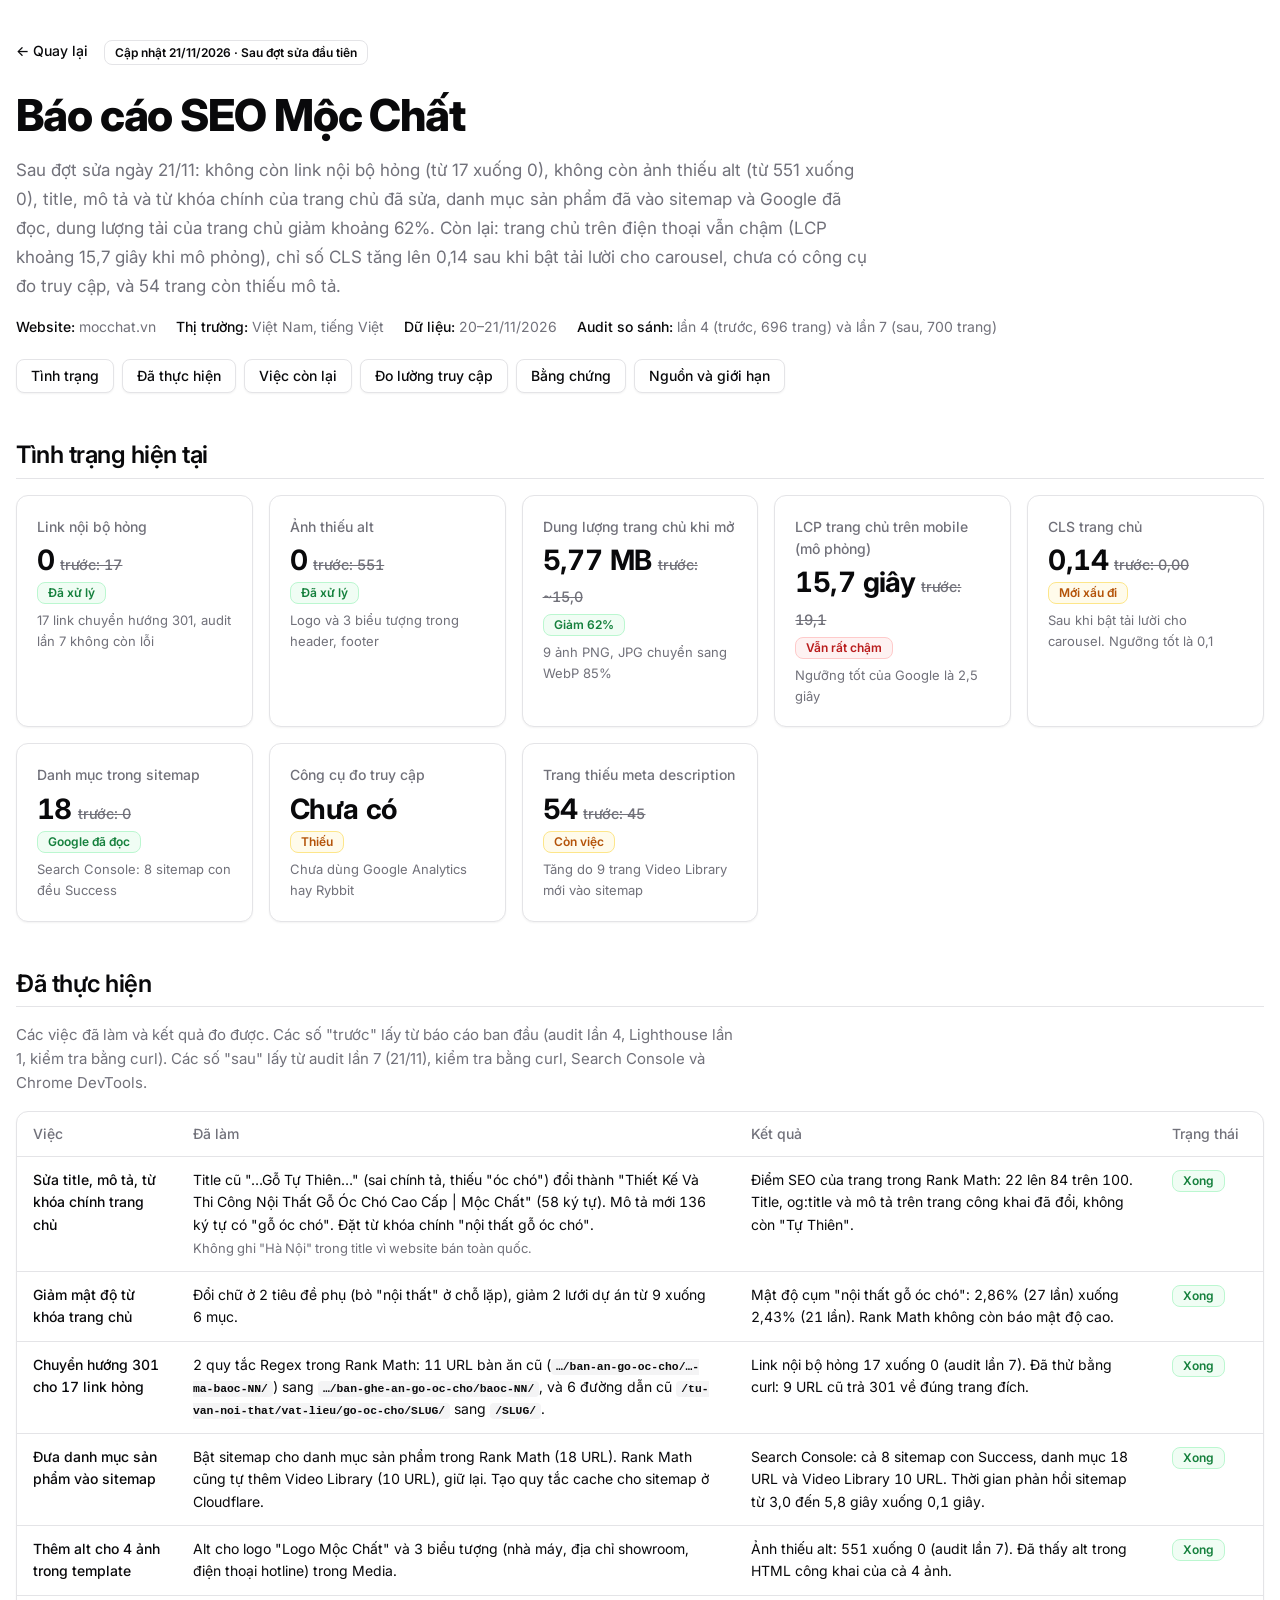
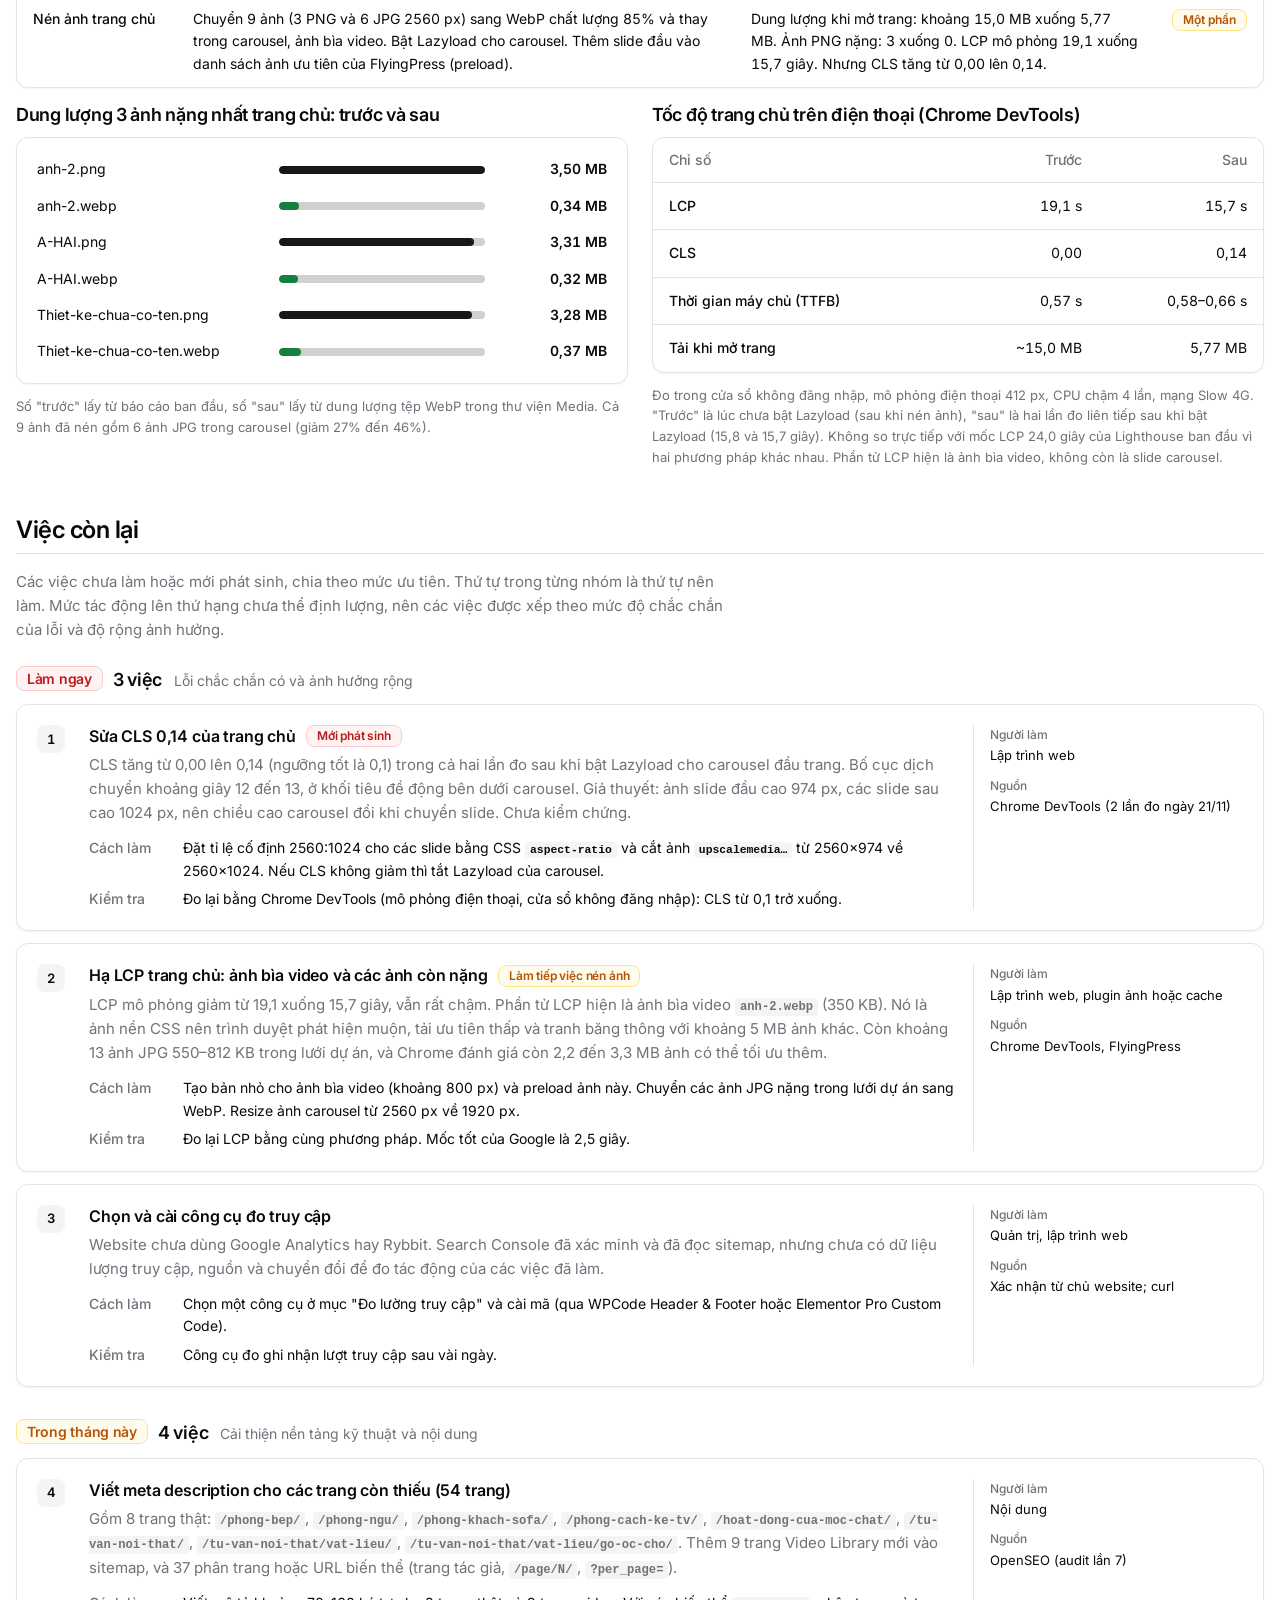
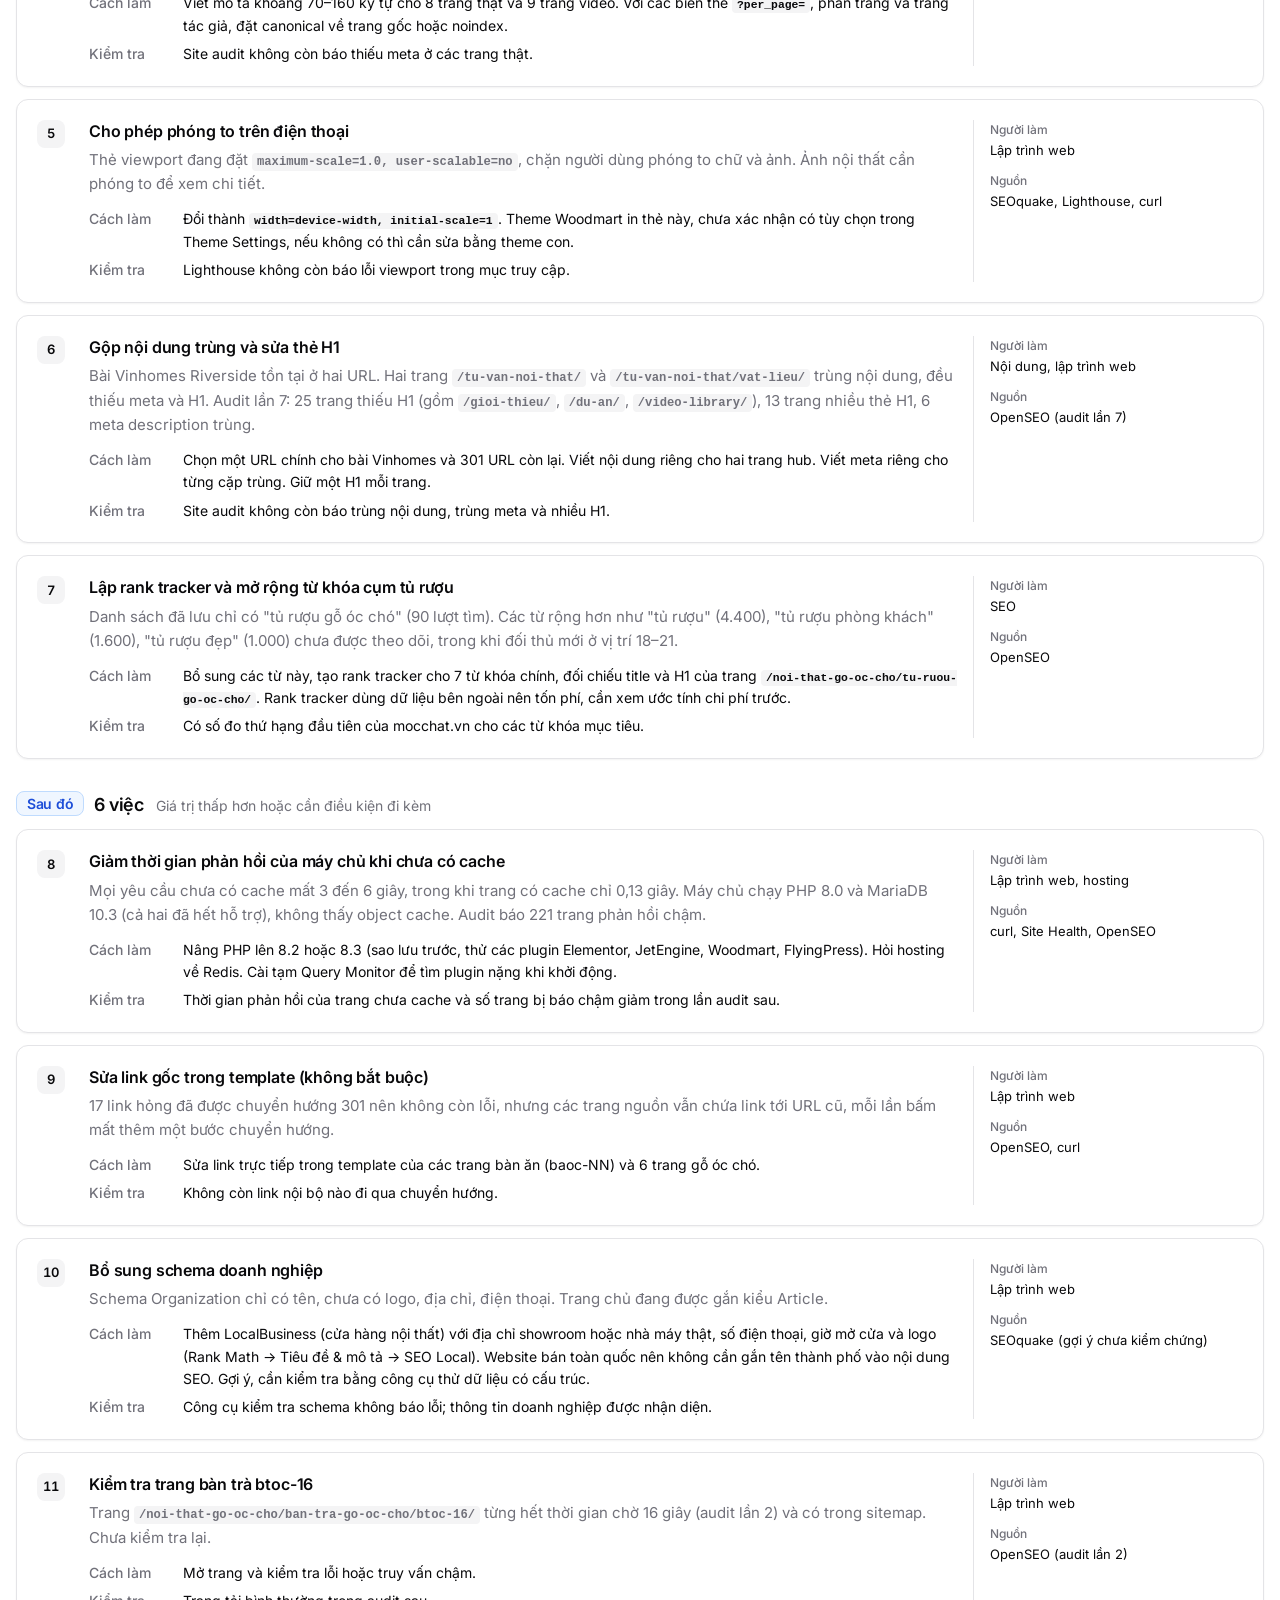
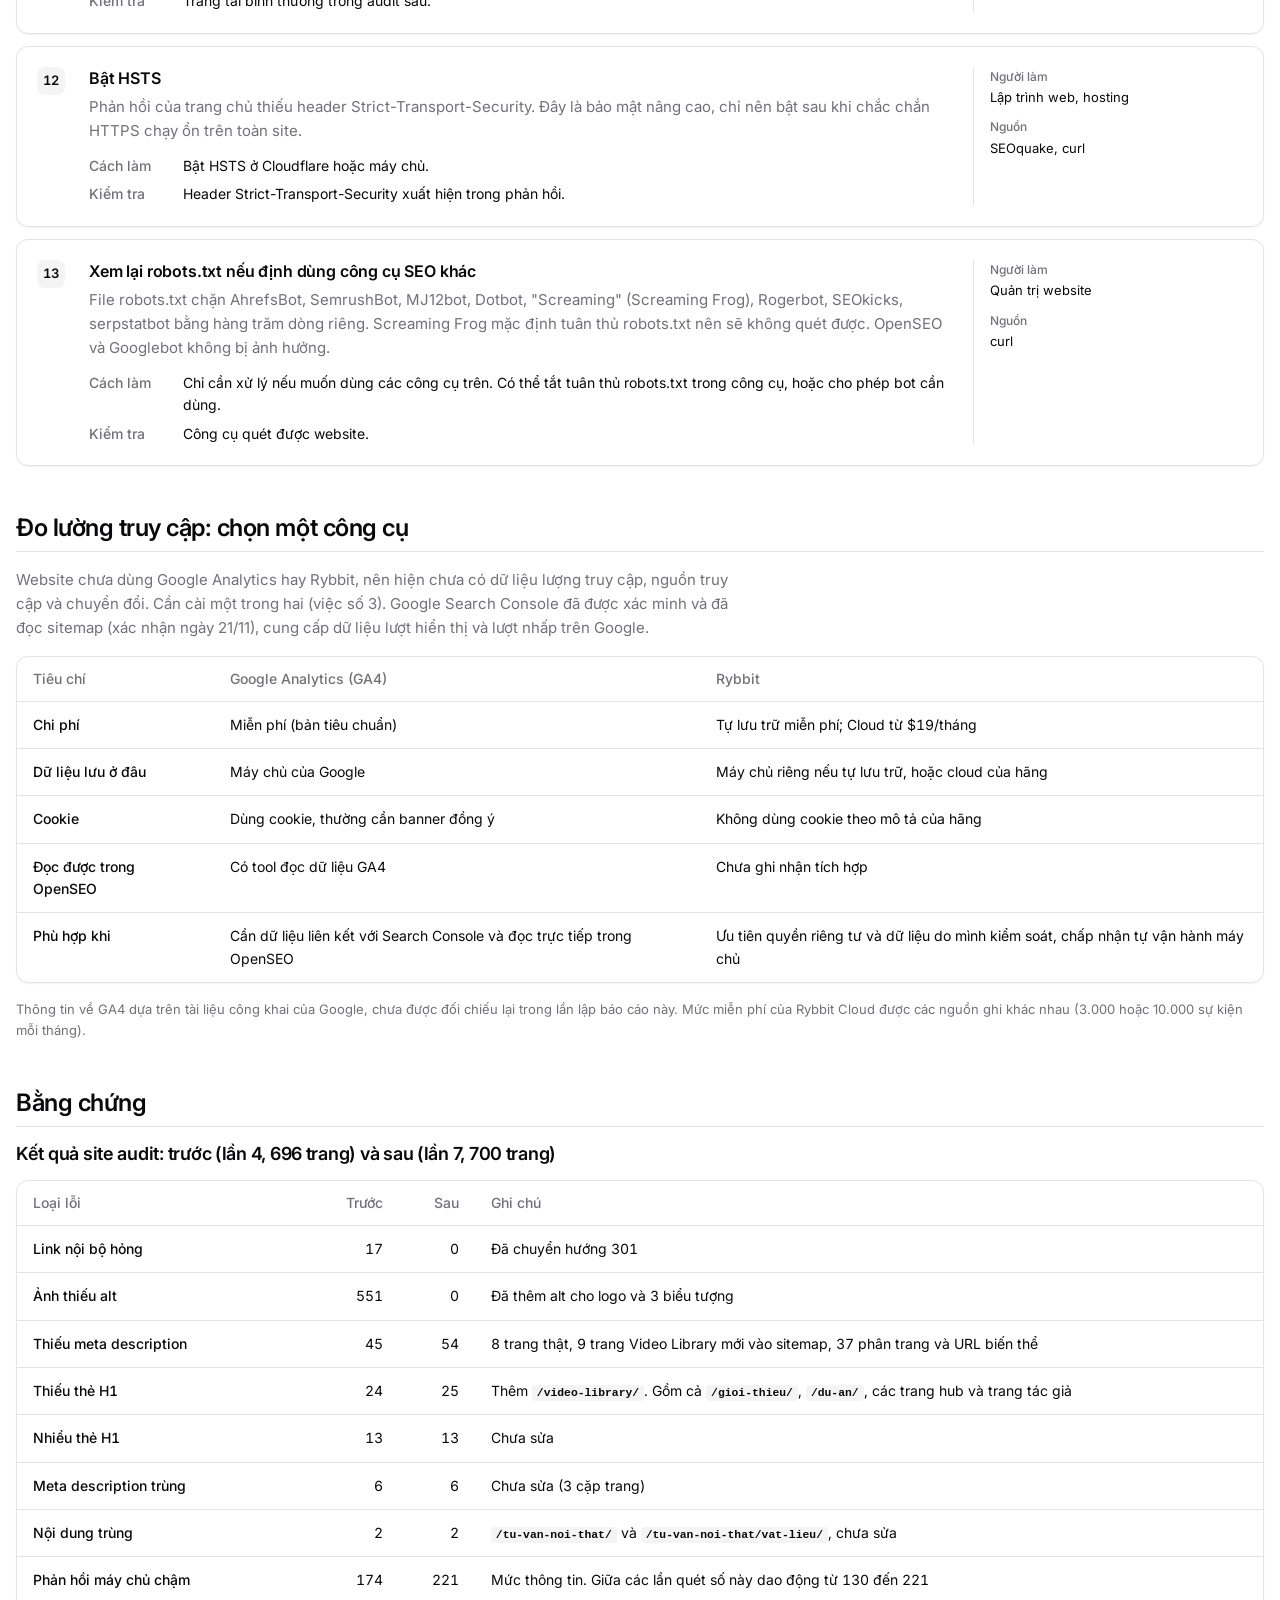
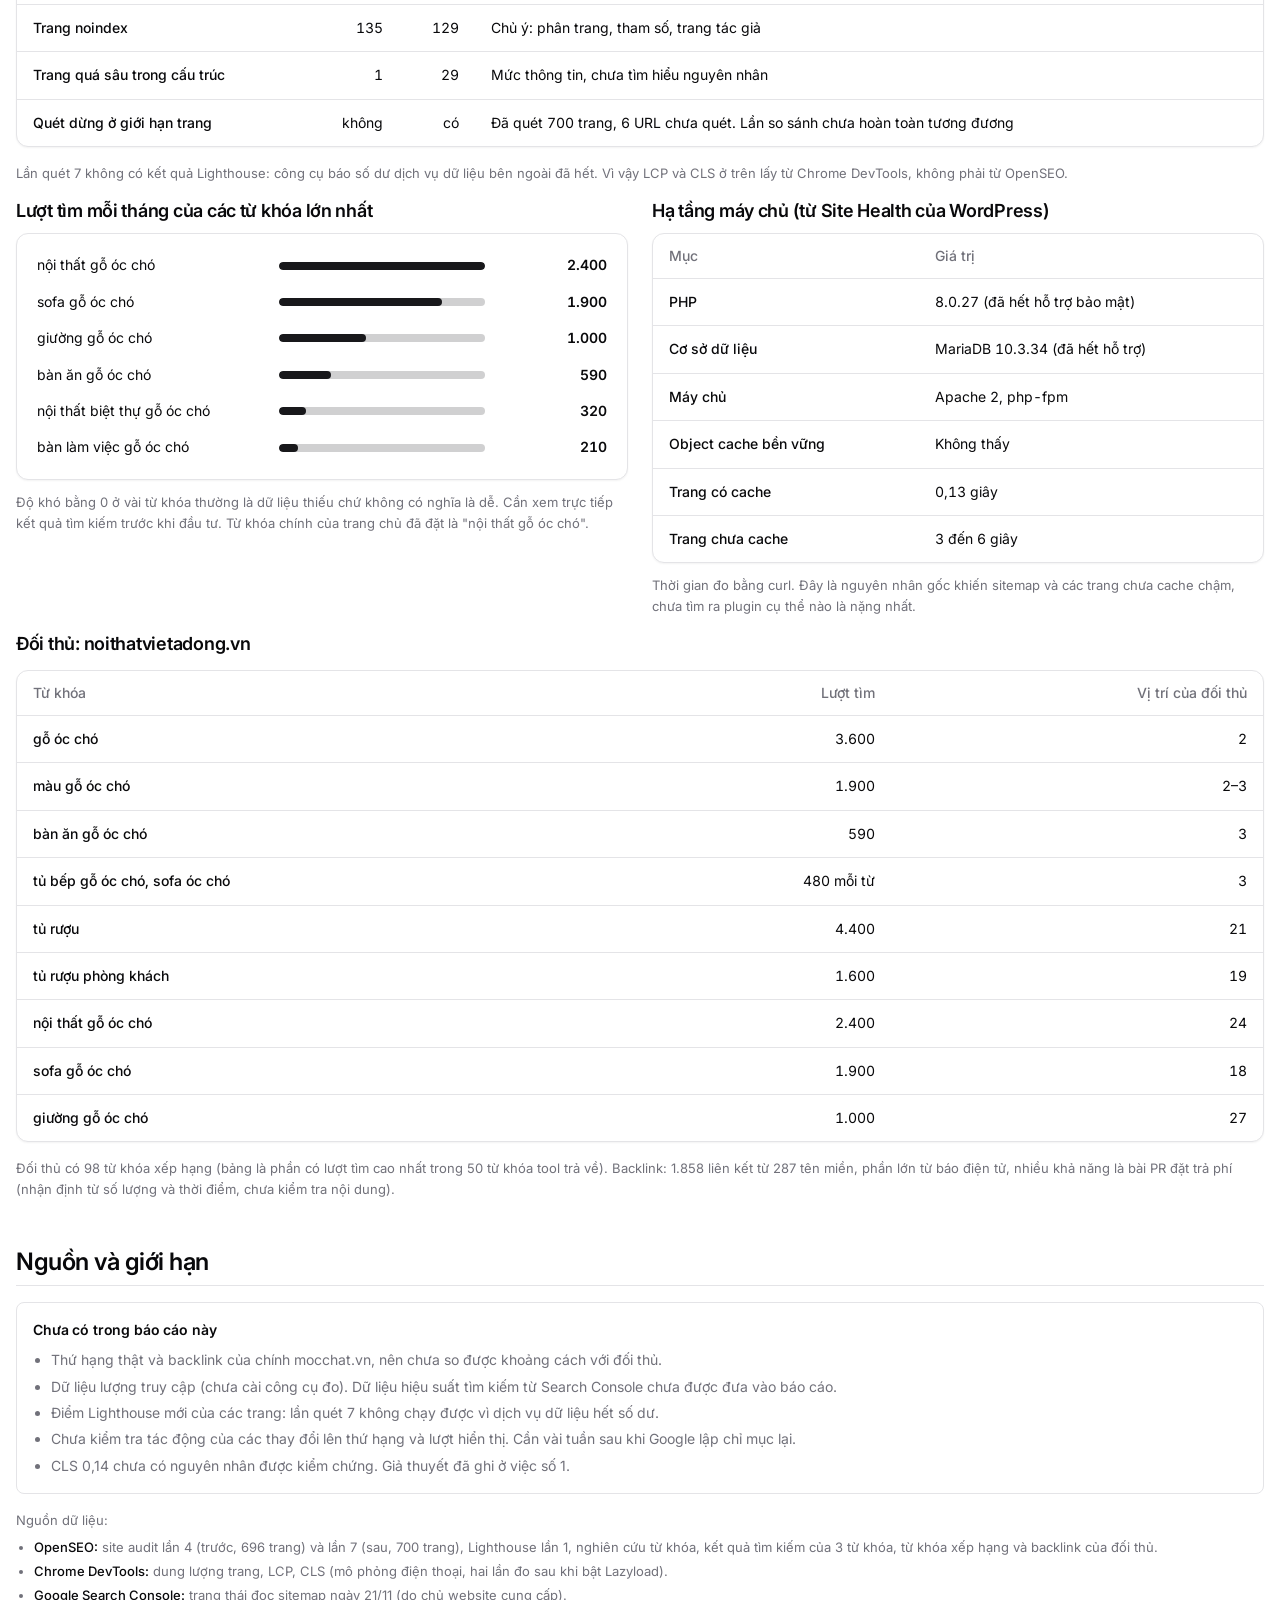
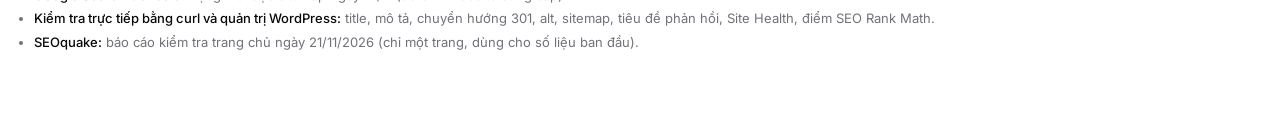
==== mocchat-seo-report.html @ 9d51716d "fix: UI/UX" ====
<!doctype html>
<html>
  <head>
    <meta charset="utf8" />
    <meta
      name="viewport"
      content="width=device-width,initial-scale=1,viewport-fit=cover"
    />
    <style>
      :root {
        color-scheme: light;
        box-sizing: border-box;
        padding-top: env(safe-area-inset-top, 0px);
        padding-bottom: env(safe-area-inset-bottom, 0px);
      }
      html {
        scroll-padding-top: env(safe-area-inset-top, 0px);
      }
      body {
        margin: 0;
        padding: 0;
        font:
          14px -apple-system,
          BlinkMacSystemFont,
          sans-serif;
        background: #fff;
        color: #000;
      }
      img {
        max-width: 100%;
      }
      [hidden]:not([hidden="until-found" i]) {
        display: none !important;
      }
    </style>
  </head>
  <body>
    <title>Báo cáo SEO Mộc Chất</title>
    <meta name="claude:viewport-fit-sides" content="cover" />
    <link
      rel="stylesheet"
      href="https://fonts.googleapis.com/css2?family=Inter:wght@400;500;600;700;800&display=swap"
    />
    <style>
      /* Bố cục: phong cách shadcn/ui. Đầu trang tóm tắt tình trạng sau đợt sửa, kế đến phần đã thực hiện (trước và sau), rồi kế hoạch việc còn lại theo ba mức ưu tiên, bằng chứng và giới hạn đặt sau. */
      :root {
        --background: #ffffff;
        --foreground: #09090b;
        --card: #ffffff;
        --muted: #f4f4f5;
        --muted-foreground: #71717a;
        --border: #e4e4e7;
        --primary: #18181b;
        --primary-foreground: #fafafa;
        --accent: #f4f4f5;
        --ring: #a1a1aa;
        --success: #15803d;
        --success-bg: #f0fdf4;
        --success-bd: #bbf7d0;
        --warning: #b45309;
        --warning-bg: #fffbeb;
        --warning-bd: #fde68a;
        --danger: #b91c1c;
        --danger-bg: #fef2f2;
        --danger-bd: #fecaca;
        --info: #1d4ed8;
        --info-bg: #eff6ff;
        --info-bd: #bfdbfe;
        --shadow: 0 1px 2px 0 rgb(0 0 0 / 0.05);
        --radius: 0.5rem;
        --font:
          "Inter", ui-sans-serif, system-ui, -apple-system, "Segoe UI", Roboto,
          sans-serif;
        --mono: ui-monospace, SFMono-Regular, Menlo, Consolas, monospace;
      }
      @media (prefers-color-scheme: dark) {
        :root:not([data-theme="light"]) {
          --background: #09090b;
          --foreground: #fafafa;
          --card: #09090b;
          --muted: #27272a;
          --muted-foreground: #a1a1aa;
          --border: #27272a;
          --primary: #fafafa;
          --primary-foreground: #18181b;
          --accent: #27272a;
          --ring: #d4d4d8;
          --success: #4ade80;
          --success-bg: rgb(34 197 94 / 0.1);
          --success-bd: rgb(34 197 94 / 0.3);
          --warning: #fbbf24;
          --warning-bg: rgb(245 158 11 / 0.1);
          --warning-bd: rgb(245 158 11 / 0.3);
          --danger: #f87171;
          --danger-bg: rgb(239 68 68 / 0.1);
          --danger-bd: rgb(239 68 68 / 0.3);
          --info: #60a5fa;
          --info-bg: rgb(59 130 246 / 0.1);
          --info-bd: rgb(59 130 246 / 0.3);
          --shadow: none;
          color-scheme: dark;
        }
      }
      :root[data-theme="dark"] {
        --background: #09090b;
        --foreground: #fafafa;
        --card: #09090b;
        --muted: #27272a;
        --muted-foreground: #a1a1aa;
        --border: #27272a;
        --primary: #fafafa;
        --primary-foreground: #18181b;
        --accent: #27272a;
        --ring: #d4d4d8;
        --success: #4ade80;
        --success-bg: rgb(34 197 94 / 0.1);
        --success-bd: rgb(34 197 94 / 0.3);
        --warning: #fbbf24;
        --warning-bg: rgb(245 158 11 / 0.1);
        --warning-bd: rgb(245 158 11 / 0.3);
        --danger: #f87171;
        --danger-bg: rgb(239 68 68 / 0.1);
        --danger-bd: rgb(239 68 68 / 0.3);
        --info: #60a5fa;
        --info-bg: rgb(59 130 246 / 0.1);
        --info-bd: rgb(59 130 246 / 0.3);
        --shadow: none;
        color-scheme: dark;
      }
      * {
        box-sizing: border-box;
      }
      body {
        background: var(--background);
        color: var(--foreground);
        font-family: var(--font);
        font-size: 15px;
        line-height: 1.6;
        -webkit-font-smoothing: antialiased;
        padding-block: 40px 72px;
        padding-left: max(16px, env(safe-area-inset-left, 0px));
        padding-right: max(16px, env(safe-area-inset-right, 0px));
      }
      .wrap {
        max-width: 1400px;
        width: 100%;
        margin: 0 auto;
        display: flex;
        flex-direction: column;
        gap: 48px;
      }
      h1,
      h2,
      h3 {
        text-wrap: balance;
        line-height: 1.2;
        margin: 0;
      }
      h1 {
        font-size: clamp(2rem, 4.4vw, 2.75rem);
        font-weight: 800;
        letter-spacing: -0.025em;
      }
      h2 {
        font-size: 1.5rem;
        font-weight: 600;
        letter-spacing: -0.02em;
        padding-bottom: 8px;
        border-bottom: 1px solid var(--border);
      }
      h3 {
        font-size: 1.125rem;
        font-weight: 600;
        letter-spacing: -0.015em;
      }
      p {
        margin: 0;
      }
      a {
        color: var(--foreground);
        text-underline-offset: 4px;
        text-decoration-color: var(--muted-foreground);
      }
      a:hover {
        text-decoration-color: var(--foreground);
      }
      section {
        display: flex;
        flex-direction: column;
        gap: 16px;
        min-width: 0;
        scroll-margin-top: 16px;
      }
      .lede {
        color: var(--muted-foreground);
        font-size: 1.0625rem;
        line-height: 1.7;
        max-width: 78ch;
        margin-top: 14px;
      }
      .sub {
        color: var(--muted-foreground);
        max-width: 80ch;
      }
      .meta {
        display: flex;
        flex-wrap: wrap;
        gap: 6px 20px;
        margin-top: 16px;
        font-size: 0.875rem;
        color: var(--muted-foreground);
      }
      .meta b {
        color: var(--foreground);
        font-weight: 500;
      }

      .eyebrow {
        display: inline-flex;
        align-items: center;
        padding: 2px 10px;
        border: 1px solid var(--border);
        border-radius: var(--radius);
        font-size: 0.75rem;
        font-weight: 600;
        color: var(--foreground);
      }

      .jump {
        display: flex;
        flex-wrap: wrap;
        gap: 8px;
        margin-top: 20px;
      }
      .jump a {
        display: inline-flex;
        align-items: center;
        height: 34px;
        padding: 0 14px;
        text-decoration: none;
        font-size: 0.875rem;
        font-weight: 500;
        color: var(--foreground);
        border: 1px solid var(--border);
        background: var(--background);
        border-radius: var(--radius);
        box-shadow: var(--shadow);
        transition: background-color 0.15s;
      }
      .jump a:hover {
        background: var(--accent);
      }

      /* Tình trạng: mỗi chỉ số là một thẻ */
      .snap {
        display: grid;
        grid-template-columns: repeat(auto-fit, minmax(210px, 1fr));
        gap: 16px;
      }
      .snap > div {
        padding: 20px;
        min-width: 0;
        display: flex;
        flex-direction: column;
        gap: 6px;
        border: 1px solid var(--border);
        border-radius: 12px;
        background: var(--card);
        box-shadow: var(--shadow);
      }
      .snap .k {
        font-size: 0.875rem;
        font-weight: 500;
        color: var(--muted-foreground);
      }
      .snap .v {
        font-size: 1.75rem;
        font-weight: 700;
        letter-spacing: -0.02em;
        line-height: 1.15;
        font-variant-numeric: tabular-nums;
      }
      .snap .v s {
        font-size: 0.9rem;
        font-weight: 500;
        color: var(--muted-foreground);
        letter-spacing: 0;
        margin-left: 6px;
      }
      .snap .n {
        font-size: 0.8125rem;
        color: var(--muted-foreground);
      }
      .snap .st {
        align-self: flex-start;
      }
      .st {
        display: inline-flex;
        align-items: center;
        padding: 1px 10px;
        border: 1px solid transparent;
        border-radius: var(--radius);
        font-size: 0.75rem;
        font-weight: 600;
        line-height: 1.5;
        white-space: nowrap;
      }
      .st.crit {
        color: var(--danger);
        background: var(--danger-bg);
        border-color: var(--danger-bd);
      }
      .st.warn {
        color: var(--warning);
        background: var(--warning-bg);
        border-color: var(--warning-bd);
      }
      .st.ok {
        color: var(--success);
        background: var(--success-bg);
        border-color: var(--success-bd);
      }
      .st.info {
        color: var(--info);
        background: var(--info-bg);
        border-color: var(--info-bd);
      }

      /* Việc cần làm */
      .grp {
        display: flex;
        flex-direction: column;
        gap: 12px;
      }
      .grp-h {
        display: flex;
        flex-wrap: wrap;
        align-items: baseline;
        gap: 4px 12px;
        padding-top: 8px;
      }
      .grp-h h3 {
        font-size: 1.125rem;
      }
      .grp-h span {
        color: var(--muted-foreground);
        font-size: 0.875rem;
      }
      .pri {
        display: inline-flex;
        align-items: center;
        margin-right: 10px;
        padding: 1px 10px;
        border: 1px solid transparent;
        border-radius: var(--radius);
        font-size: 0.75rem;
        font-weight: 600;
        line-height: 1.5;
        vertical-align: 2px;
      }
      .pri.now {
        color: var(--danger);
        background: var(--danger-bg);
        border-color: var(--danger-bd);
      }
      .pri.month {
        color: var(--warning);
        background: var(--warning-bg);
        border-color: var(--warning-bd);
      }
      .pri.later {
        color: var(--info);
        background: var(--info-bg);
        border-color: var(--info-bd);
      }
      .task {
        display: grid;
        grid-template-columns: 36px minmax(0, 1fr) minmax(0, 270px);
        gap: 8px 16px;
        border: 1px solid var(--border);
        border-radius: 12px;
        background: var(--card);
        box-shadow: var(--shadow);
        padding: 20px;
      }
      .task .no {
        width: 28px;
        height: 28px;
        border-radius: var(--radius);
        background: var(--muted);
        color: var(--foreground);
        font-weight: 600;
        font-size: 0.8125rem;
        display: flex;
        align-items: center;
        justify-content: center;
        font-variant-numeric: tabular-nums;
      }
      .task h4 {
        margin: 0 0 6px;
        font-size: 1rem;
        font-weight: 600;
        letter-spacing: -0.01em;
        line-height: 1.4;
        display: flex;
        flex-wrap: wrap;
        align-items: center;
        gap: 6px 10px;
      }
      .task .why {
        color: var(--muted-foreground);
      }
      .task dl {
        margin: 12px 0 0;
        display: grid;
        grid-template-columns: 82px minmax(0, 1fr);
        gap: 6px 12px;
        font-size: 0.875rem;
      }
      .task dt {
        color: var(--muted-foreground);
        font-weight: 500;
      }
      .task dd {
        margin: 0;
        min-width: 0;
      }
      .task .side {
        display: flex;
        flex-direction: column;
        gap: 10px;
        font-size: 0.8125rem;
        min-width: 0;
        border-left: 1px solid var(--border);
        padding-left: 16px;
      }
      .task .side b {
        display: block;
        font-size: 0.75rem;
        color: var(--muted-foreground);
        font-weight: 500;
        margin-bottom: 1px;
      }
      code {
        font-family: var(--mono);
        font-size: 0.8125em;
        font-weight: 600;
        background: var(--muted);
        padding: 2px 5px;
        border-radius: 4px;
        overflow-wrap: anywhere;
      }
      @media (max-width: 860px) {
        .task {
          grid-template-columns: 36px minmax(0, 1fr);
        }
        .task .side {
          grid-column: 1 / -1;
          border-left: 0;
          padding-left: 0;
          border-top: 1px solid var(--border);
          padding-top: 12px;
          flex-direction: row;
          flex-wrap: wrap;
          gap: 8px 24px;
        }
      }
      @media (max-width: 520px) {
        .task dl {
          grid-template-columns: 1fr;
          gap: 0;
        }
        .task dt {
          margin-top: 8px;
        }
      }

      /* Bảng và thanh tiến độ */
      .tablebox {
        border: 1px solid var(--border);
        border-radius: 12px;
        background: var(--card);
        box-shadow: var(--shadow);
        overflow-x: auto;
      }
      table {
        border-collapse: collapse;
        width: 100%;
        font-size: 0.875rem;
        font-variant-numeric: tabular-nums;
        min-width: 520px;
      }
      th,
      td {
        padding: 12px 16px;
        text-align: left;
        vertical-align: top;
        border-bottom: 1px solid var(--border);
      }
      thead th {
        height: 44px;
        padding-block: 0;
        vertical-align: middle;
        font-weight: 500;
        color: var(--muted-foreground);
        white-space: nowrap;
      }
      tbody tr {
        transition: background-color 0.15s;
      }
      tbody tr:hover {
        background: color-mix(in srgb, var(--muted) 50%, transparent);
      }
      tbody tr:last-child td,
      tbody tr:last-child th {
        border-bottom: 0;
      }
      td.n,
      th.n {
        text-align: right;
        white-space: nowrap;
      }
      tbody th {
        font-weight: 500;
      }
      td small {
        display: block;
        color: var(--muted-foreground);
        font-size: 0.8125rem;
        margin-top: 2px;
      }
      .bars {
        display: flex;
        flex-direction: column;
        gap: 14px;
        padding: 20px;
        border: 1px solid var(--border);
        border-radius: 12px;
        background: var(--card);
        box-shadow: var(--shadow);
      }
      .bar {
        display: grid;
        grid-template-columns: minmax(0, 230px) minmax(0, 1fr) 110px;
        gap: 12px;
        align-items: center;
        font-size: 0.875rem;
      }
      .bar .track {
        background: color-mix(in srgb, var(--primary) 20%, transparent);
        border-radius: 999px;
        height: 8px;
        overflow: hidden;
      }
      .bar .fill {
        height: 100%;
        background: var(--primary);
        border-radius: 999px;
        min-width: 4px;
      }
      .bar .fill.after {
        background: var(--success);
      }
      .bar .val {
        text-align: right;
        font-weight: 600;
        font-variant-numeric: tabular-nums;
      }
      @media (max-width: 560px) {
        .bar {
          grid-template-columns: 1fr;
          gap: 6px;
        }
        .bar .val {
          text-align: left;
        }
      }
      .two {
        display: grid;
        grid-template-columns: repeat(auto-fit, minmax(340px, 1fr));
        gap: 24px;
      }
      .two > div {
        min-width: 0;
        display: flex;
        flex-direction: column;
        gap: 12px;
      }

      /* Alert */
      .note {
        border: 1px solid var(--border);
        background: var(--card);
        padding: 16px;
        border-radius: var(--radius);
        font-size: 0.875rem;
      }
      .note strong {
        font-weight: 600;
        letter-spacing: -0.01em;
      }
      .note ul {
        margin: 8px 0 0;
        padding-left: 1.1rem;
        display: flex;
        flex-direction: column;
        gap: 4px;
        color: var(--muted-foreground);
      }
      .src {
        font-size: 0.8125rem;
        color: var(--muted-foreground);
      }
      .src ul {
        margin: 6px 0 0;
        padding-left: 1.1rem;
        display: flex;
        flex-direction: column;
        gap: 3px;
      }
      .src b {
        color: var(--foreground);
        font-weight: 500;
      }
      :focus-visible {
        outline: 2px solid var(--ring);
        outline-offset: 2px;
        border-radius: 4px;
      }
      .btn {
        margin-top: auto;
        align-self: flex-start;
        display: inline-flex;
        align-items: center;
        display: inline-block;
        height: 36px;
        padding: 0 16px;
        border-radius: var(--radius);
        background: var(--primary);
        color: var(--primary-foreground);
        font-size: 0.875rem;
        font-weight: 500;
        margin-bottom: 24px;
        padding: 8px 16px;
        background: var(--accent);
        color: var(--foreground);
        border-radius: 6px;
        text-decoration: none;
      }
    </style>

    <div class="wrap">
      <header>
        <div
          style="
            display: flex;
            align-items: center;
            gap: 16px;
            margin-bottom: 24px;
          "
        >
          <a
            class="btn"
            href="index.html"
            style="
              background: none;
              color: var(--foreground);
              padding: 0;
              border: none;
              box-shadow: none;
              height: auto;
              margin: 0;
            "
            >← Quay lại</a
          >
          <div class="eyebrow">Cập nhật 21/11/2026 · Sau đợt sửa đầu tiên</div>
        </div>
        <h1>Báo cáo SEO Mộc Chất</h1>
        <p class="lede">
          Sau đợt sửa ngày 21/11: không còn link nội bộ hỏng (từ 17 xuống 0),
          không còn ảnh thiếu alt (từ 551 xuống 0), title, mô tả và từ khóa
          chính của trang chủ đã sửa, danh mục sản phẩm đã vào sitemap và Google
          đã đọc, dung lượng tải của trang chủ giảm khoảng 62%. Còn lại: trang
          chủ trên điện thoại vẫn chậm (LCP khoảng 15,7 giây khi mô phỏng), chỉ
          số CLS tăng lên 0,14 sau khi bật tải lười cho carousel, chưa có công
          cụ đo truy cập, và 54 trang còn thiếu mô tả.
        </p>
        <div class="meta">
          <span><b>Website:</b> mocchat.vn</span>
          <span><b>Thị trường:</b> Việt Nam, tiếng Việt</span>
          <span><b>Dữ liệu:</b> 20–21/11/2026</span>
          <span
            ><b>Audit so sánh:</b> lần 4 (trước, 696 trang) và lần 7 (sau, 700
            trang)</span
          >
        </div>
        <nav class="jump" aria-label="Đi tới">
          <a href="#tinh-trang">Tình trạng</a>
          <a href="#da-lam">Đã thực hiện</a>
          <a href="#viec-can-lam">Việc còn lại</a>
          <a href="#do-luong">Đo lường truy cập</a>
          <a href="#bang-chung">Bằng chứng</a>
          <a href="#gioi-han">Nguồn và giới hạn</a>
        </nav>
      </header>

      <section id="tinh-trang">
        <h2>Tình trạng hiện tại</h2>
        <div class="snap">
          <div>
            <span class="k">Link nội bộ hỏng</span
            ><span class="v">0<s>trước: 17</s></span
            ><span class="st ok">Đã xử lý</span
            ><span class="n"
              >17 link chuyển hướng 301, audit lần 7 không còn lỗi</span
            >
          </div>
          <div>
            <span class="k">Ảnh thiếu alt</span
            ><span class="v">0<s>trước: 551</s></span
            ><span class="st ok">Đã xử lý</span
            ><span class="n">Logo và 3 biểu tượng trong header, footer</span>
          </div>
          <div>
            <span class="k">Dung lượng trang chủ khi mở</span
            ><span class="v">5,77 MB<s>trước: ~15,0</s></span
            ><span class="st ok">Giảm 62%</span
            ><span class="n">9 ảnh PNG, JPG chuyển sang WebP 85%</span>
          </div>
          <div>
            <span class="k">LCP trang chủ trên mobile (mô phỏng)</span
            ><span class="v">15,7 giây<s>trước: 19,1</s></span
            ><span class="st crit">Vẫn rất chậm</span
            ><span class="n">Ngưỡng tốt của Google là 2,5 giây</span>
          </div>
          <div>
            <span class="k">CLS trang chủ</span
            ><span class="v">0,14<s>trước: 0,00</s></span
            ><span class="st warn">Mới xấu đi</span
            ><span class="n"
              >Sau khi bật tải lười cho carousel. Ngưỡng tốt là 0,1</span
            >
          </div>
          <div>
            <span class="k">Danh mục trong sitemap</span
            ><span class="v">18<s>trước: 0</s></span
            ><span class="st ok">Google đã đọc</span
            ><span class="n">Search Console: 8 sitemap con đều Success</span>
          </div>
          <div>
            <span class="k">Công cụ đo truy cập</span
            ><span class="v">Chưa có</span><span class="st warn">Thiếu</span
            ><span class="n">Chưa dùng Google Analytics hay Rybbit</span>
          </div>
          <div>
            <span class="k">Trang thiếu meta description</span
            ><span class="v">54<s>trước: 45</s></span
            ><span class="st warn">Còn việc</span
            ><span class="n"
              >Tăng do 9 trang Video Library mới vào sitemap</span
            >
          </div>
        </div>
      </section>

      <section id="da-lam">
        <h2>Đã thực hiện</h2>
        <p class="sub">
          Các việc đã làm và kết quả đo được. Các số "trước" lấy từ báo cáo ban
          đầu (audit lần 4, Lighthouse lần 1, kiểm tra bằng curl). Các số "sau"
          lấy từ audit lần 7 (21/11), kiểm tra bằng curl, Search Console và
          Chrome DevTools.
        </p>
        <div class="tablebox">
          <table style="min-width: 760px">
            <thead>
              <tr>
                <th>Việc</th>
                <th>Đã làm</th>
                <th>Kết quả</th>
                <th>Trạng thái</th>
              </tr>
            </thead>
            <tbody>
              <tr>
                <th scope="row">Sửa title, mô tả, từ khóa chính trang chủ</th>
                <td>
                  Title cũ "…Gỗ Tự Thiên…" (sai chính tả, thiếu "óc chó") đổi
                  thành "Thiết Kế Và Thi Công Nội Thất Gỗ Óc Chó Cao Cấp | Mộc
                  Chất" (58 ký tự). Mô tả mới 136 ký tự có "gỗ óc chó". Đặt từ
                  khóa chính "nội thất gỗ óc chó".<small
                    >Không ghi "Hà Nội" trong title vì website bán toàn
                    quốc.</small
                  >
                </td>
                <td>
                  Điểm SEO của trang trong Rank Math: 22 lên 84 trên 100. Title,
                  og:title và mô tả trên trang công khai đã đổi, không còn "Tự
                  Thiên".
                </td>
                <td><span class="st ok">Xong</span></td>
              </tr>
              <tr>
                <th scope="row">Giảm mật độ từ khóa trang chủ</th>
                <td>
                  Đổi chữ ở 2 tiêu đề phụ (bỏ "nội thất" ở chỗ lặp), giảm 2 lưới
                  dự án từ 9 xuống 6 mục.
                </td>
                <td>
                  Mật độ cụm "nội thất gỗ óc chó": 2,86% (27 lần) xuống 2,43%
                  (21 lần). Rank Math không còn báo mật độ cao.
                </td>
                <td><span class="st ok">Xong</span></td>
              </tr>
              <tr>
                <th scope="row">Chuyển hướng 301 cho 17 link hỏng</th>
                <td>
                  2 quy tắc Regex trong Rank Math: 11 URL bàn ăn cũ
                  (<code>…/ban-an-go-oc-cho/…-ma-baoc-NN/</code>) sang
                  <code>…/ban-ghe-an-go-oc-cho/baoc-NN/</code>, và 6 đường dẫn
                  cũ <code>/tu-van-noi-that/vat-lieu/go-oc-cho/SLUG/</code> sang
                  <code>/SLUG/</code>.
                </td>
                <td>
                  Link nội bộ hỏng 17 xuống 0 (audit lần 7). Đã thử bằng curl: 9
                  URL cũ trả 301 về đúng trang đích.
                </td>
                <td><span class="st ok">Xong</span></td>
              </tr>
              <tr>
                <th scope="row">Đưa danh mục sản phẩm vào sitemap</th>
                <td>
                  Bật sitemap cho danh mục sản phẩm trong Rank Math (18 URL).
                  Rank Math cũng tự thêm Video Library (10 URL), giữ lại. Tạo
                  quy tắc cache cho sitemap ở Cloudflare.
                </td>
                <td>
                  Search Console: cả 8 sitemap con Success, danh mục 18 URL và
                  Video Library 10 URL. Thời gian phản hồi sitemap từ 3,0 đến
                  5,8 giây xuống 0,1 giây.
                </td>
                <td><span class="st ok">Xong</span></td>
              </tr>
              <tr>
                <th scope="row">Thêm alt cho 4 ảnh trong template</th>
                <td>
                  Alt cho logo "Logo Mộc Chất" và 3 biểu tượng (nhà máy, địa chỉ
                  showroom, điện thoại hotline) trong Media.
                </td>
                <td>
                  Ảnh thiếu alt: 551 xuống 0 (audit lần 7). Đã thấy alt trong
                  HTML công khai của cả 4 ảnh.
                </td>
                <td><span class="st ok">Xong</span></td>
              </tr>
              <tr>
                <th scope="row">Nén ảnh trang chủ</th>
                <td>
                  Chuyển 9 ảnh (3 PNG và 6 JPG 2560 px) sang WebP chất lượng 85%
                  và thay trong carousel, ảnh bìa video. Bật Lazyload cho
                  carousel. Thêm slide đầu vào danh sách ảnh ưu tiên của
                  FlyingPress (preload).
                </td>
                <td>
                  Dung lượng khi mở trang: khoảng 15,0 MB xuống 5,77 MB. Ảnh PNG
                  nặng: 3 xuống 0. LCP mô phỏng 19,1 xuống 15,7 giây. Nhưng CLS
                  tăng từ 0,00 lên 0,14.
                </td>
                <td><span class="st warn">Một phần</span></td>
              </tr>
            </tbody>
          </table>
        </div>
        <div class="two">
          <div>
            <h3>Dung lượng 3 ảnh nặng nhất trang chủ: trước và sau</h3>
            <div
              class="bars"
              role="img"
              aria-label="anh-2: 3,50 MB xuống 0,34 MB. A-HAI: 3,31 MB xuống 0,32 MB. Thiet-ke-chua-co-ten: 3,28 MB xuống 0,37 MB"
            >
              <div class="bar">
                <span>anh-2.png</span
                ><span class="track"
                  ><span
                    class="fill"
                    style="display: block; width: 100%"
                  ></span></span
                ><span class="val">3,50 MB</span>
              </div>
              <div class="bar">
                <span>anh-2.webp</span
                ><span class="track"
                  ><span
                    class="fill after"
                    style="display: block; width: 9.7%"
                  ></span></span
                ><span class="val">0,34 MB</span>
              </div>
              <div class="bar">
                <span>A-HAI.png</span
                ><span class="track"
                  ><span
                    class="fill"
                    style="display: block; width: 94.6%"
                  ></span></span
                ><span class="val">3,31 MB</span>
              </div>
              <div class="bar">
                <span>A-HAI.webp</span
                ><span class="track"
                  ><span
                    class="fill after"
                    style="display: block; width: 9.1%"
                  ></span></span
                ><span class="val">0,32 MB</span>
              </div>
              <div class="bar">
                <span>Thiet-ke-chua-co-ten.png</span
                ><span class="track"
                  ><span
                    class="fill"
                    style="display: block; width: 93.7%"
                  ></span></span
                ><span class="val">3,28 MB</span>
              </div>
              <div class="bar">
                <span>Thiet-ke-chua-co-ten.webp</span
                ><span class="track"
                  ><span
                    class="fill after"
                    style="display: block; width: 10.6%"
                  ></span></span
                ><span class="val">0,37 MB</span>
              </div>
            </div>
            <p class="src">
              Số "trước" lấy từ báo cáo ban đầu, số "sau" lấy từ dung lượng tệp
              WebP trong thư viện Media. Cả 9 ảnh đã nén gồm 6 ảnh JPG trong
              carousel (giảm 27% đến 46%).
            </p>
          </div>
          <div>
            <h3>Tốc độ trang chủ trên điện thoại (Chrome DevTools)</h3>
            <div class="tablebox">
              <table style="min-width: 360px">
                <thead>
                  <tr>
                    <th>Chỉ số</th>
                    <th class="n">Trước</th>
                    <th class="n">Sau</th>
                  </tr>
                </thead>
                <tbody>
                  <tr>
                    <th scope="row">LCP</th>
                    <td class="n">19,1 s</td>
                    <td class="n">15,7 s</td>
                  </tr>
                  <tr>
                    <th scope="row">CLS</th>
                    <td class="n">0,00</td>
                    <td class="n">0,14</td>
                  </tr>
                  <tr>
                    <th scope="row">Thời gian máy chủ (TTFB)</th>
                    <td class="n">0,57 s</td>
                    <td class="n">0,58–0,66 s</td>
                  </tr>
                  <tr>
                    <th scope="row">Tải khi mở trang</th>
                    <td class="n">~15,0 MB</td>
                    <td class="n">5,77 MB</td>
                  </tr>
                </tbody>
              </table>
            </div>
            <p class="src">
              Đo trong cửa sổ không đăng nhập, mô phỏng điện thoại 412 px, CPU
              chậm 4 lần, mạng Slow 4G. "Trước" là lúc chưa bật Lazyload (sau
              khi nén ảnh), "sau" là hai lần đo liên tiếp sau khi bật Lazyload
              (15,8 và 15,7 giây). Không so trực tiếp với mốc LCP 24,0 giây của
              Lighthouse ban đầu vì hai phương pháp khác nhau. Phần tử LCP hiện
              là ảnh bìa video, không còn là slide carousel.
            </p>
          </div>
        </div>
      </section>

      <section id="viec-can-lam">
        <h2>Việc còn lại</h2>
        <p class="sub">
          Các việc chưa làm hoặc mới phát sinh, chia theo mức ưu tiên. Thứ tự
          trong từng nhóm là thứ tự nên làm. Mức tác động lên thứ hạng chưa thể
          định lượng, nên các việc được xếp theo mức độ chắc chắn của lỗi và độ
          rộng ảnh hưởng.
        </p>
        <div id="tasks"></div>
      </section>

      <section id="do-luong">
        <h2>Đo lường truy cập: chọn một công cụ</h2>
        <p class="sub">
          Website chưa dùng Google Analytics hay Rybbit, nên hiện chưa có dữ
          liệu lượng truy cập, nguồn truy cập và chuyển đổi. Cần cài một trong
          hai (việc số 3). Google Search Console đã được xác minh và đã đọc
          sitemap (xác nhận ngày 21/11), cung cấp dữ liệu lượt hiển thị và lượt
          nhấp trên Google.
        </p>
        <div class="tablebox">
          <table style="min-width: 560px">
            <thead>
              <tr>
                <th>Tiêu chí</th>
                <th>Google Analytics (GA4)</th>
                <th>Rybbit</th>
              </tr>
            </thead>
            <tbody>
              <tr>
                <th scope="row">Chi phí</th>
                <td>Miễn phí (bản tiêu chuẩn)</td>
                <td>Tự lưu trữ miễn phí; Cloud từ $19/tháng</td>
              </tr>
              <tr>
                <th scope="row">Dữ liệu lưu ở đâu</th>
                <td>Máy chủ của Google</td>
                <td>Máy chủ riêng nếu tự lưu trữ, hoặc cloud của hãng</td>
              </tr>
              <tr>
                <th scope="row">Cookie</th>
                <td>Dùng cookie, thường cần banner đồng ý</td>
                <td>Không dùng cookie theo mô tả của hãng</td>
              </tr>
              <tr>
                <th scope="row">Đọc được trong OpenSEO</th>
                <td>Có tool đọc dữ liệu GA4</td>
                <td>Chưa ghi nhận tích hợp</td>
              </tr>
              <tr>
                <th scope="row">Phù hợp khi</th>
                <td>
                  Cần dữ liệu liên kết với Search Console và đọc trực tiếp trong
                  OpenSEO
                </td>
                <td>
                  Ưu tiên quyền riêng tư và dữ liệu do mình kiểm soát, chấp nhận
                  tự vận hành máy chủ
                </td>
              </tr>
            </tbody>
          </table>
        </div>
        <p class="src">
          Thông tin về GA4 dựa trên tài liệu công khai của Google, chưa được đối
          chiếu lại trong lần lập báo cáo này. Mức miễn phí của Rybbit Cloud
          được các nguồn ghi khác nhau (3.000 hoặc 10.000 sự kiện mỗi tháng).
        </p>
      </section>

      <section id="bang-chung">
        <h2>Bằng chứng</h2>

        <h3>
          Kết quả site audit: trước (lần 4, 696 trang) và sau (lần 7, 700 trang)
        </h3>
        <div class="tablebox">
          <table style="min-width: 640px">
            <thead>
              <tr>
                <th>Loại lỗi</th>
                <th class="n">Trước</th>
                <th class="n">Sau</th>
                <th>Ghi chú</th>
              </tr>
            </thead>
            <tbody>
              <tr>
                <th scope="row">Link nội bộ hỏng</th>
                <td class="n">17</td>
                <td class="n">0</td>
                <td>Đã chuyển hướng 301</td>
              </tr>
              <tr>
                <th scope="row">Ảnh thiếu alt</th>
                <td class="n">551</td>
                <td class="n">0</td>
                <td>Đã thêm alt cho logo và 3 biểu tượng</td>
              </tr>
              <tr>
                <th scope="row">Thiếu meta description</th>
                <td class="n">45</td>
                <td class="n">54</td>
                <td>
                  8 trang thật, 9 trang Video Library mới vào sitemap, 37 phân
                  trang và URL biến thể
                </td>
              </tr>
              <tr>
                <th scope="row">Thiếu thẻ H1</th>
                <td class="n">24</td>
                <td class="n">25</td>
                <td>
                  Thêm <code>/video-library/</code>. Gồm cả
                  <code>/gioi-thieu/</code>, <code>/du-an/</code>, các trang hub
                  và trang tác giả
                </td>
              </tr>
              <tr>
                <th scope="row">Nhiều thẻ H1</th>
                <td class="n">13</td>
                <td class="n">13</td>
                <td>Chưa sửa</td>
              </tr>
              <tr>
                <th scope="row">Meta description trùng</th>
                <td class="n">6</td>
                <td class="n">6</td>
                <td>Chưa sửa (3 cặp trang)</td>
              </tr>
              <tr>
                <th scope="row">Nội dung trùng</th>
                <td class="n">2</td>
                <td class="n">2</td>
                <td>
                  <code>/tu-van-noi-that/</code> và
                  <code>/tu-van-noi-that/vat-lieu/</code>, chưa sửa
                </td>
              </tr>
              <tr>
                <th scope="row">Phản hồi máy chủ chậm</th>
                <td class="n">174</td>
                <td class="n">221</td>
                <td>
                  Mức thông tin. Giữa các lần quét số này dao động từ 130 đến
                  221
                </td>
              </tr>
              <tr>
                <th scope="row">Trang noindex</th>
                <td class="n">135</td>
                <td class="n">129</td>
                <td>Chủ ý: phân trang, tham số, trang tác giả</td>
              </tr>
              <tr>
                <th scope="row">Trang quá sâu trong cấu trúc</th>
                <td class="n">1</td>
                <td class="n">29</td>
                <td>Mức thông tin, chưa tìm hiểu nguyên nhân</td>
              </tr>
              <tr>
                <th scope="row">Quét dừng ở giới hạn trang</th>
                <td class="n">không</td>
                <td class="n">có</td>
                <td>
                  Đã quét 700 trang, 6 URL chưa quét. Lần so sánh chưa hoàn toàn
                  tương đương
                </td>
              </tr>
            </tbody>
          </table>
        </div>
        <p class="src">
          Lần quét 7 không có kết quả Lighthouse: công cụ báo số dư dịch vụ dữ
          liệu bên ngoài đã hết. Vì vậy LCP và CLS ở trên lấy từ Chrome
          DevTools, không phải từ OpenSEO.
        </p>

        <div class="two">
          <div>
            <h3>Lượt tìm mỗi tháng của các từ khóa lớn nhất</h3>
            <div
              class="bars"
              role="img"
              aria-label="nội thất gỗ óc chó 2.400, sofa gỗ óc chó 1.900, giường gỗ óc chó 1.000, bàn ăn gỗ óc chó 590, nội thất biệt thự gỗ óc chó 320, bàn làm việc gỗ óc chó 210"
            >
              <div class="bar">
                <span>nội thất gỗ óc chó</span
                ><span class="track"
                  ><span
                    class="fill"
                    style="display: block; width: 100%"
                  ></span></span
                ><span class="val">2.400</span>
              </div>
              <div class="bar">
                <span>sofa gỗ óc chó</span
                ><span class="track"
                  ><span
                    class="fill"
                    style="display: block; width: 79%"
                  ></span></span
                ><span class="val">1.900</span>
              </div>
              <div class="bar">
                <span>giường gỗ óc chó</span
                ><span class="track"
                  ><span
                    class="fill"
                    style="display: block; width: 42%"
                  ></span></span
                ><span class="val">1.000</span>
              </div>
              <div class="bar">
                <span>bàn ăn gỗ óc chó</span
                ><span class="track"
                  ><span
                    class="fill"
                    style="display: block; width: 25%"
                  ></span></span
                ><span class="val">590</span>
              </div>
              <div class="bar">
                <span>nội thất biệt thự gỗ óc chó</span
                ><span class="track"
                  ><span
                    class="fill"
                    style="display: block; width: 13%"
                  ></span></span
                ><span class="val">320</span>
              </div>
              <div class="bar">
                <span>bàn làm việc gỗ óc chó</span
                ><span class="track"
                  ><span
                    class="fill"
                    style="display: block; width: 9%"
                  ></span></span
                ><span class="val">210</span>
              </div>
            </div>
            <p class="src">
              Độ khó bằng 0 ở vài từ khóa thường là dữ liệu thiếu chứ không có
              nghĩa là dễ. Cần xem trực tiếp kết quả tìm kiếm trước khi đầu tư.
              Từ khóa chính của trang chủ đã đặt là "nội thất gỗ óc chó".
            </p>
          </div>
          <div>
            <h3>Hạ tầng máy chủ (từ Site Health của WordPress)</h3>
            <div class="tablebox">
              <table style="min-width: 360px">
                <thead>
                  <tr>
                    <th>Mục</th>
                    <th>Giá trị</th>
                  </tr>
                </thead>
                <tbody>
                  <tr>
                    <th scope="row">PHP</th>
                    <td>8.0.27 (đã hết hỗ trợ bảo mật)</td>
                  </tr>
                  <tr>
                    <th scope="row">Cơ sở dữ liệu</th>
                    <td>MariaDB 10.3.34 (đã hết hỗ trợ)</td>
                  </tr>
                  <tr>
                    <th scope="row">Máy chủ</th>
                    <td>Apache 2, php-fpm</td>
                  </tr>
                  <tr>
                    <th scope="row">Object cache bền vững</th>
                    <td>Không thấy</td>
                  </tr>
                  <tr>
                    <th scope="row">Trang có cache</th>
                    <td>0,13 giây</td>
                  </tr>
                  <tr>
                    <th scope="row">Trang chưa cache</th>
                    <td>3 đến 6 giây</td>
                  </tr>
                </tbody>
              </table>
            </div>
            <p class="src">
              Thời gian đo bằng curl. Đây là nguyên nhân gốc khiến sitemap và
              các trang chưa cache chậm, chưa tìm ra plugin cụ thể nào là nặng
              nhất.
            </p>
          </div>
        </div>

        <h3>Đối thủ: noithatvietadong.vn</h3>
        <div class="tablebox">
          <table>
            <thead>
              <tr>
                <th>Từ khóa</th>
                <th class="n">Lượt tìm</th>
                <th class="n">Vị trí của đối thủ</th>
              </tr>
            </thead>
            <tbody>
              <tr>
                <th scope="row">gỗ óc chó</th>
                <td class="n">3.600</td>
                <td class="n">2</td>
              </tr>
              <tr>
                <th scope="row">màu gỗ óc chó</th>
                <td class="n">1.900</td>
                <td class="n">2–3</td>
              </tr>
              <tr>
                <th scope="row">bàn ăn gỗ óc chó</th>
                <td class="n">590</td>
                <td class="n">3</td>
              </tr>
              <tr>
                <th scope="row">tủ bếp gỗ óc chó, sofa óc chó</th>
                <td class="n">480 mỗi từ</td>
                <td class="n">3</td>
              </tr>
              <tr>
                <th scope="row">tủ rượu</th>
                <td class="n">4.400</td>
                <td class="n">21</td>
              </tr>
              <tr>
                <th scope="row">tủ rượu phòng khách</th>
                <td class="n">1.600</td>
                <td class="n">19</td>
              </tr>
              <tr>
                <th scope="row">nội thất gỗ óc chó</th>
                <td class="n">2.400</td>
                <td class="n">24</td>
              </tr>
              <tr>
                <th scope="row">sofa gỗ óc chó</th>
                <td class="n">1.900</td>
                <td class="n">18</td>
              </tr>
              <tr>
                <th scope="row">giường gỗ óc chó</th>
                <td class="n">1.000</td>
                <td class="n">27</td>
              </tr>
            </tbody>
          </table>
        </div>
        <p class="src">
          Đối thủ có 98 từ khóa xếp hạng (bảng là phần có lượt tìm cao nhất
          trong 50 từ khóa tool trả về). Backlink: 1.858 liên kết từ 287 tên
          miền, phần lớn từ báo điện tử, nhiều khả năng là bài PR đặt trả phí
          (nhận định từ số lượng và thời điểm, chưa kiểm tra nội dung).
        </p>
      </section>

      <section id="gioi-han">
        <h2>Nguồn và giới hạn</h2>
        <div class="note">
          <strong>Chưa có trong báo cáo này</strong>
          <ul>
            <li>
              Thứ hạng thật và backlink của chính mocchat.vn, nên chưa so được
              khoảng cách với đối thủ.
            </li>
            <li>
              Dữ liệu lượng truy cập (chưa cài công cụ đo). Dữ liệu hiệu suất
              tìm kiếm từ Search Console chưa được đưa vào báo cáo.
            </li>
            <li>
              Điểm Lighthouse mới của các trang: lần quét 7 không chạy được vì
              dịch vụ dữ liệu hết số dư.
            </li>
            <li>
              Chưa kiểm tra tác động của các thay đổi lên thứ hạng và lượt hiển
              thị. Cần vài tuần sau khi Google lập chỉ mục lại.
            </li>
            <li>
              CLS 0,14 chưa có nguyên nhân được kiểm chứng. Giả thuyết đã ghi ở
              việc số 1.
            </li>
          </ul>
        </div>
        <div class="src">
          Nguồn dữ liệu:
          <ul>
            <li>
              <b>OpenSEO:</b> site audit lần 4 (trước, 696 trang) và lần 7 (sau,
              700 trang), Lighthouse lần 1, nghiên cứu từ khóa, kết quả tìm kiếm
              của 3 từ khóa, từ khóa xếp hạng và backlink của đối thủ.
            </li>
            <li>
              <b>Chrome DevTools:</b> dung lượng trang, LCP, CLS (mô phỏng điện
              thoại, hai lần đo sau khi bật Lazyload).
            </li>
            <li>
              <b>Google Search Console:</b> trạng thái đọc sitemap ngày 21/11
              (do chủ website cung cấp).
            </li>
            <li>
              <b>Kiểm tra trực tiếp bằng curl và quản trị WordPress:</b> title,
              mô tả, chuyển hướng 301, alt, sitemap, tiêu đề phản hồi, Site
              Health, điểm SEO Rank Math.
            </li>
            <li>
              <b>SEOquake:</b> báo cáo kiểm tra trang chủ ngày 21/11/2026 (chỉ
              một trang, dùng cho số liệu ban đầu).
            </li>
          </ul>
        </div>
      </section>
    </div>

    <script>
      (function () {
        var GROUPS = [
          {
            k: "now",
            label: "Làm ngay",
            hint: "Lỗi chắc chắn có và ảnh hưởng rộng",
          },
          {
            k: "month",
            label: "Trong tháng này",
            hint: "Cải thiện nền tảng kỹ thuật và nội dung",
          },
          {
            k: "later",
            label: "Sau đó",
            hint: "Giá trị thấp hơn hoặc cần điều kiện đi kèm",
          },
        ];
        var TASKS = [
          {
            g: "now",
            t: "Sửa CLS 0,14 của trang chủ",
            tag: ["crit", "Mới phát sinh"],
            why: "CLS tăng từ 0,00 lên 0,14 (ngưỡng tốt là 0,1) trong cả hai lần đo sau khi bật Lazyload cho carousel đầu trang. Bố cục dịch chuyển khoảng giây 12 đến 13, ở khối tiêu đề động bên dưới carousel. Giả thuyết: ảnh slide đầu cao 974 px, các slide sau cao 1024 px, nên chiều cao carousel đổi khi chuyển slide. Chưa kiểm chứng.",
            how: "Đặt tỉ lệ cố định 2560:1024 cho các slide bằng CSS <code>aspect-ratio</code> và cắt ảnh <code>upscalemedia…</code> từ 2560×974 về 2560×1024. Nếu CLS không giảm thì tắt Lazyload của carousel.",
            verify:
              "Đo lại bằng Chrome DevTools (mô phỏng điện thoại, cửa sổ không đăng nhập): CLS từ 0,1 trở xuống.",
            who: "Lập trình web",
            src: "Chrome DevTools (2 lần đo ngày 21/11)",
          },
          {
            g: "now",
            t: "Hạ LCP trang chủ: ảnh bìa video và các ảnh còn nặng",
            tag: ["warn", "Làm tiếp việc nén ảnh"],
            why: "LCP mô phỏng giảm từ 19,1 xuống 15,7 giây, vẫn rất chậm. Phần tử LCP hiện là ảnh bìa video <code>anh-2.webp</code> (350 KB). Nó là ảnh nền CSS nên trình duyệt phát hiện muộn, tải ưu tiên thấp và tranh băng thông với khoảng 5 MB ảnh khác. Còn khoảng 13 ảnh JPG 550–812 KB trong lưới dự án, và Chrome đánh giá còn 2,2 đến 3,3 MB ảnh có thể tối ưu thêm.",
            how: "Tạo bản nhỏ cho ảnh bìa video (khoảng 800 px) và preload ảnh này. Chuyển các ảnh JPG nặng trong lưới dự án sang WebP. Resize ảnh carousel từ 2560 px về 1920 px.",
            verify:
              "Đo lại LCP bằng cùng phương pháp. Mốc tốt của Google là 2,5 giây.",
            who: "Lập trình web, plugin ảnh hoặc cache",
            src: "Chrome DevTools, FlyingPress",
          },
          {
            g: "now",
            t: "Chọn và cài công cụ đo truy cập",
            why: "Website chưa dùng Google Analytics hay Rybbit. Search Console đã xác minh và đã đọc sitemap, nhưng chưa có dữ liệu lượng truy cập, nguồn và chuyển đổi để đo tác động của các việc đã làm.",
            how: 'Chọn một công cụ ở mục "Đo lường truy cập" và cài mã (qua WPCode Header &amp; Footer hoặc Elementor Pro Custom Code).',
            verify: "Công cụ đo ghi nhận lượt truy cập sau vài ngày.",
            who: "Quản trị, lập trình web",
            src: "Xác nhận từ chủ website; curl",
          },

          {
            g: "month",
            t: "Viết meta description cho các trang còn thiếu (54 trang)",
            why: "Gồm 8 trang thật: <code>/phong-bep/</code>, <code>/phong-ngu/</code>, <code>/phong-khach-sofa/</code>, <code>/phong-cach-ke-tv/</code>, <code>/hoat-dong-cua-moc-chat/</code>, <code>/tu-van-noi-that/</code>, <code>/tu-van-noi-that/vat-lieu/</code>, <code>/tu-van-noi-that/vat-lieu/go-oc-cho/</code>. Thêm 9 trang Video Library mới vào sitemap, và 37 phân trang hoặc URL biến thể (trang tác giả, <code>/page/N/</code>, <code>?per_page=</code>).",
            how: "Viết mô tả khoảng 70–160 ký tự cho 8 trang thật và 9 trang video. Với các biến thể <code>?per_page=</code>, phân trang và trang tác giả, đặt canonical về trang gốc hoặc noindex.",
            verify: "Site audit không còn báo thiếu meta ở các trang thật.",
            who: "Nội dung",
            src: "OpenSEO (audit lần 7)",
          },
          {
            g: "month",
            t: "Cho phép phóng to trên điện thoại",
            why: "Thẻ viewport đang đặt <code>maximum-scale=1.0, user-scalable=no</code>, chặn người dùng phóng to chữ và ảnh. Ảnh nội thất cần phóng to để xem chi tiết.",
            how: "Đổi thành <code>width=device-width, initial-scale=1</code>. Theme Woodmart in thẻ này, chưa xác nhận có tùy chọn trong Theme Settings, nếu không có thì cần sửa bằng theme con.",
            verify: "Lighthouse không còn báo lỗi viewport trong mục truy cập.",
            who: "Lập trình web",
            src: "SEOquake, Lighthouse, curl",
          },
          {
            g: "month",
            t: "Gộp nội dung trùng và sửa thẻ H1",
            why: "Bài Vinhomes Riverside tồn tại ở hai URL. Hai trang <code>/tu-van-noi-that/</code> và <code>/tu-van-noi-that/vat-lieu/</code> trùng nội dung, đều thiếu meta và H1. Audit lần 7: 25 trang thiếu H1 (gồm <code>/gioi-thieu/</code>, <code>/du-an/</code>, <code>/video-library/</code>), 13 trang nhiều thẻ H1, 6 meta description trùng.",
            how: "Chọn một URL chính cho bài Vinhomes và 301 URL còn lại. Viết nội dung riêng cho hai trang hub. Viết meta riêng cho từng cặp trùng. Giữ một H1 mỗi trang.",
            verify:
              "Site audit không còn báo trùng nội dung, trùng meta và nhiều H1.",
            who: "Nội dung, lập trình web",
            src: "OpenSEO (audit lần 7)",
          },
          {
            g: "month",
            t: "Lập rank tracker và mở rộng từ khóa cụm tủ rượu",
            why: 'Danh sách đã lưu chỉ có "tủ rượu gỗ óc chó" (90 lượt tìm). Các từ rộng hơn như "tủ rượu" (4.400), "tủ rượu phòng khách" (1.600), "tủ rượu đẹp" (1.000) chưa được theo dõi, trong khi đối thủ mới ở vị trí 18–21.',
            how: "Bổ sung các từ này, tạo rank tracker cho 7 từ khóa chính, đối chiếu title và H1 của trang <code>/noi-that-go-oc-cho/tu-ruou-go-oc-cho/</code>. Rank tracker dùng dữ liệu bên ngoài nên tốn phí, cần xem ước tính chi phí trước.",
            verify:
              "Có số đo thứ hạng đầu tiên của mocchat.vn cho các từ khóa mục tiêu.",
            who: "SEO",
            src: "OpenSEO",
          },

          {
            g: "later",
            t: "Giảm thời gian phản hồi của máy chủ khi chưa có cache",
            why: "Mọi yêu cầu chưa có cache mất 3 đến 6 giây, trong khi trang có cache chỉ 0,13 giây. Máy chủ chạy PHP 8.0 và MariaDB 10.3 (cả hai đã hết hỗ trợ), không thấy object cache. Audit báo 221 trang phản hồi chậm.",
            how: "Nâng PHP lên 8.2 hoặc 8.3 (sao lưu trước, thử các plugin Elementor, JetEngine, Woodmart, FlyingPress). Hỏi hosting về Redis. Cài tạm Query Monitor để tìm plugin nặng khi khởi động.",
            verify:
              "Thời gian phản hồi của trang chưa cache và số trang bị báo chậm giảm trong lần audit sau.",
            who: "Lập trình web, hosting",
            src: "curl, Site Health, OpenSEO",
          },
          {
            g: "later",
            t: "Sửa link gốc trong template (không bắt buộc)",
            why: "17 link hỏng đã được chuyển hướng 301 nên không còn lỗi, nhưng các trang nguồn vẫn chứa link tới URL cũ, mỗi lần bấm mất thêm một bước chuyển hướng.",
            how: "Sửa link trực tiếp trong template của các trang bàn ăn (baoc-NN) và 6 trang gỗ óc chó.",
            verify: "Không còn link nội bộ nào đi qua chuyển hướng.",
            who: "Lập trình web",
            src: "OpenSEO, curl",
          },
          {
            g: "later",
            t: "Bổ sung schema doanh nghiệp",
            why: "Schema Organization chỉ có tên, chưa có logo, địa chỉ, điện thoại. Trang chủ đang được gắn kiểu Article.",
            how: "Thêm LocalBusiness (cửa hàng nội thất) với địa chỉ showroom hoặc nhà máy thật, số điện thoại, giờ mở cửa và logo (Rank Math → Tiêu đề &amp; mô tả → SEO Local). Website bán toàn quốc nên không cần gắn tên thành phố vào nội dung SEO. Gợi ý, cần kiểm tra bằng công cụ thử dữ liệu có cấu trúc.",
            verify:
              "Công cụ kiểm tra schema không báo lỗi; thông tin doanh nghiệp được nhận diện.",
            who: "Lập trình web",
            src: "SEOquake (gợi ý chưa kiểm chứng)",
          },
          {
            g: "later",
            t: "Kiểm tra trang bàn trà btoc-16",
            why: "Trang <code>/noi-that-go-oc-cho/ban-tra-go-oc-cho/btoc-16/</code> từng hết thời gian chờ 16 giây (audit lần 2) và có trong sitemap. Chưa kiểm tra lại.",
            how: "Mở trang và kiểm tra lỗi hoặc truy vấn chậm.",
            verify: "Trang tải bình thường trong audit sau.",
            who: "Lập trình web",
            src: "OpenSEO (audit lần 2)",
          },
          {
            g: "later",
            t: "Bật HSTS",
            why: "Phản hồi của trang chủ thiếu header Strict-Transport-Security. Đây là bảo mật nâng cao, chỉ nên bật sau khi chắc chắn HTTPS chạy ổn trên toàn site.",
            how: "Bật HSTS ở Cloudflare hoặc máy chủ.",
            verify:
              "Header Strict-Transport-Security xuất hiện trong phản hồi.",
            who: "Lập trình web, hosting",
            src: "SEOquake, curl",
          },
          {
            g: "later",
            t: "Xem lại robots.txt nếu định dùng công cụ SEO khác",
            why: 'File robots.txt chặn AhrefsBot, SemrushBot, MJ12bot, Dotbot, "Screaming" (Screaming Frog), Rogerbot, SEOkicks, serpstatbot bằng hàng trăm dòng riêng. Screaming Frog mặc định tuân thủ robots.txt nên sẽ không quét được. OpenSEO và Googlebot không bị ảnh hưởng.',
            how: "Chỉ cần xử lý nếu muốn dùng các công cụ trên. Có thể tắt tuân thủ robots.txt trong công cụ, hoặc cho phép bot cần dùng.",
            verify: "Công cụ quét được website.",
            who: "Quản trị website",
            src: "curl",
          },
        ];

        var host = document.getElementById("tasks");
        var n = 0;
        var html = "";
        GROUPS.forEach(function (g) {
          var items = TASKS.filter(function (t) {
            return t.g === g.k;
          });
          html +=
            '<div class="grp"><div class="grp-h"><h3><span class="pri ' +
            g.k +
            '">' +
            g.label +
            "</span>" +
            items.length +
            " việc</h3><span>" +
            g.hint +
            "</span></div>";
          items.forEach(function (t) {
            n += 1;
            var tag = t.tag
              ? '<span class="st ' + t.tag[0] + '">' + t.tag[1] + "</span>"
              : "";
            html +=
              '<article class="task"><div class="no">' +
              n +
              "</div><div>" +
              "<h4>" +
              t.t +
              tag +
              '</h4><p class="why">' +
              t.why +
              "</p>" +
              "<dl><dt>Cách làm</dt><dd>" +
              t.how +
              "</dd><dt>Kiểm tra</dt><dd>" +
              t.verify +
              "</dd></dl></div>" +
              '<div class="side"><div><b>Người làm</b>' +
              t.who +
              "</div><div><b>Nguồn</b>" +
              t.src +
              "</div></div></article>";
          });
          html += "</div>";
        });
        host.innerHTML = html;
        host.style.display = "flex";
        host.style.flexDirection = "column";
        host.style.gap = "24px";
      })();
    </script>
  </body>
</html>
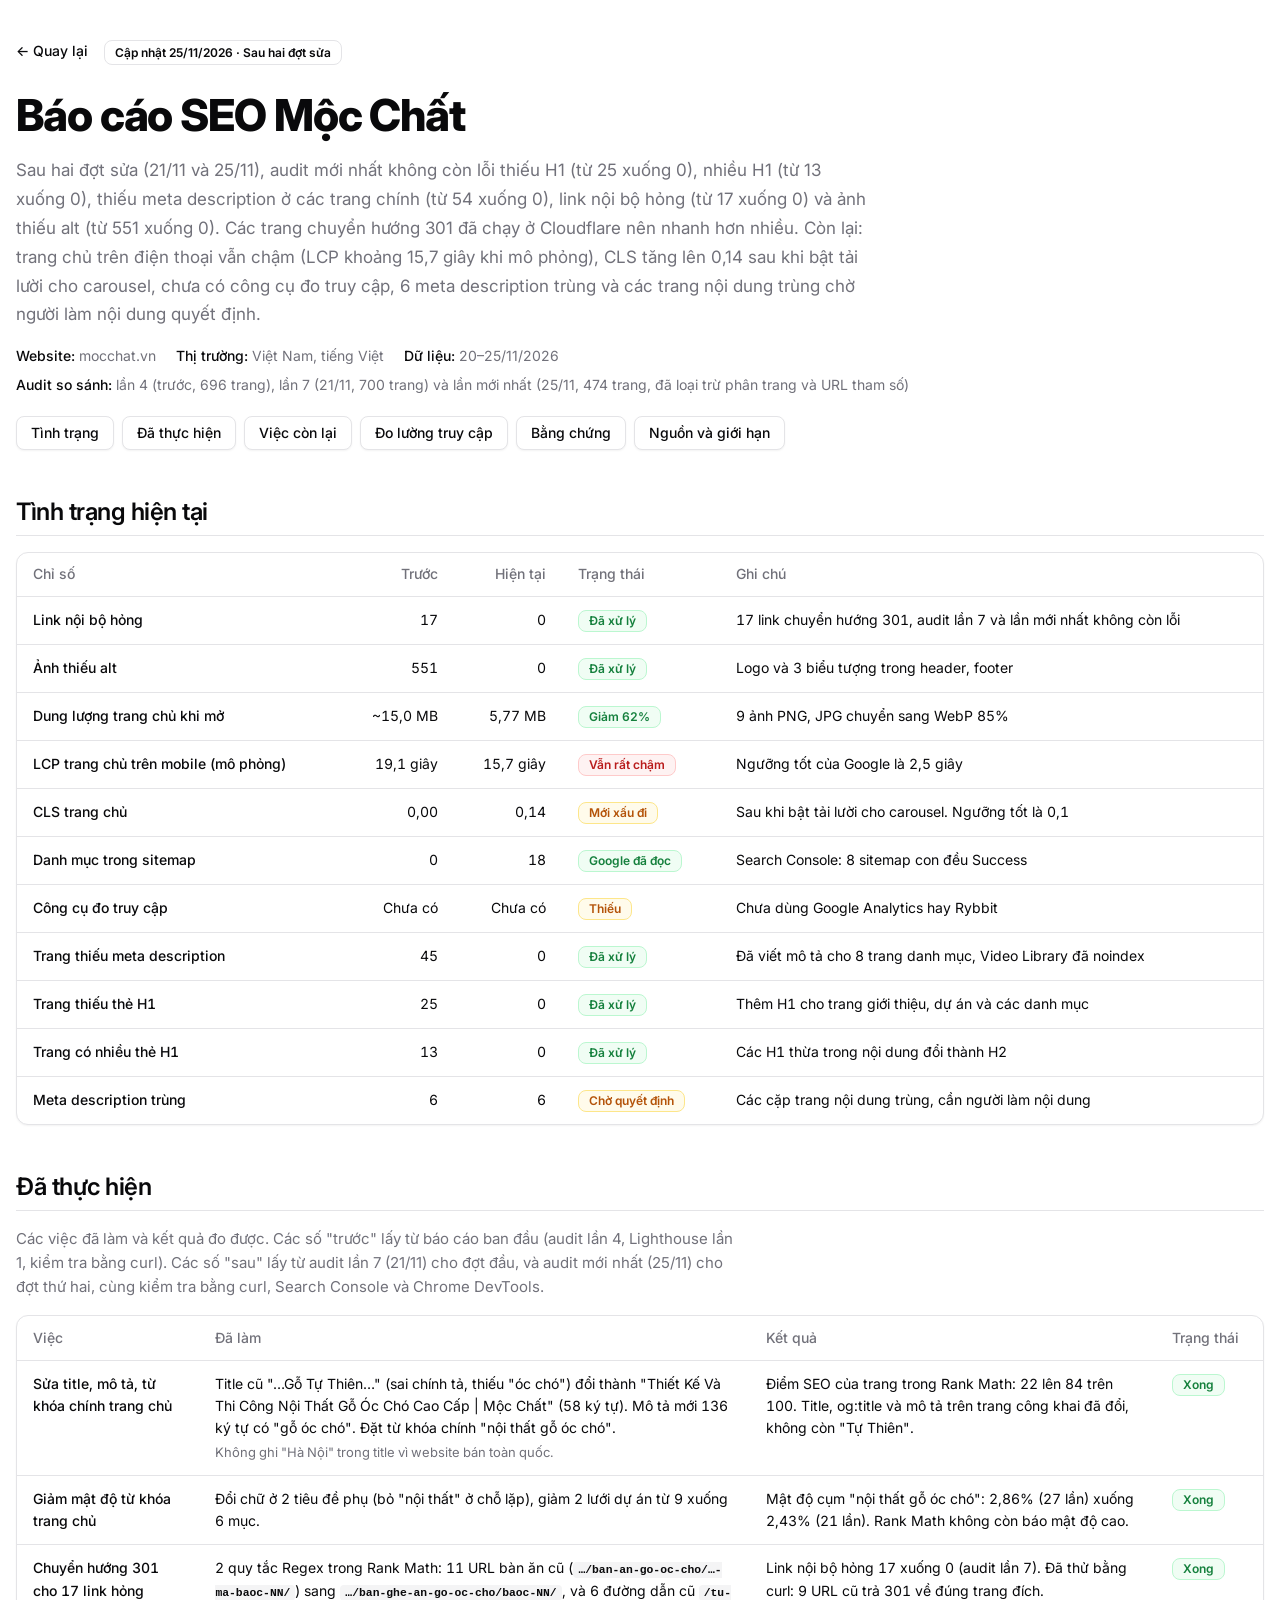
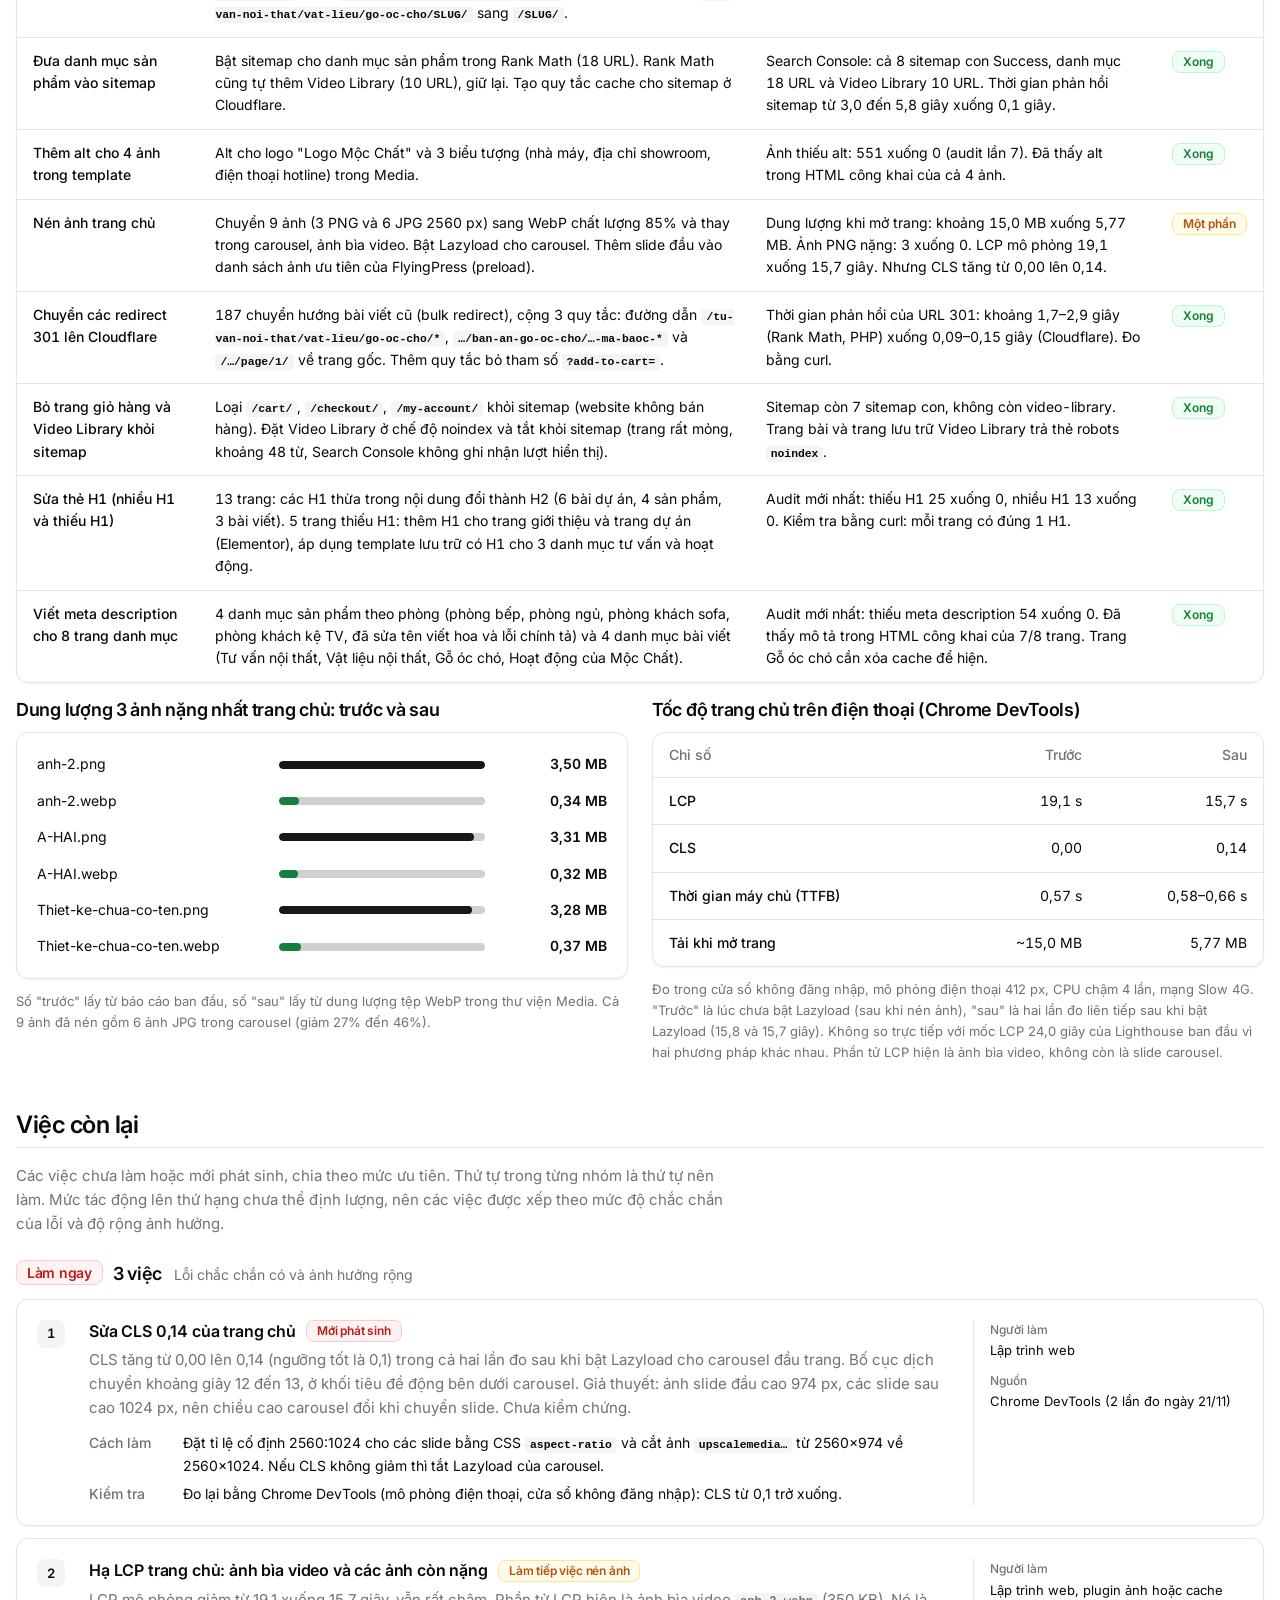
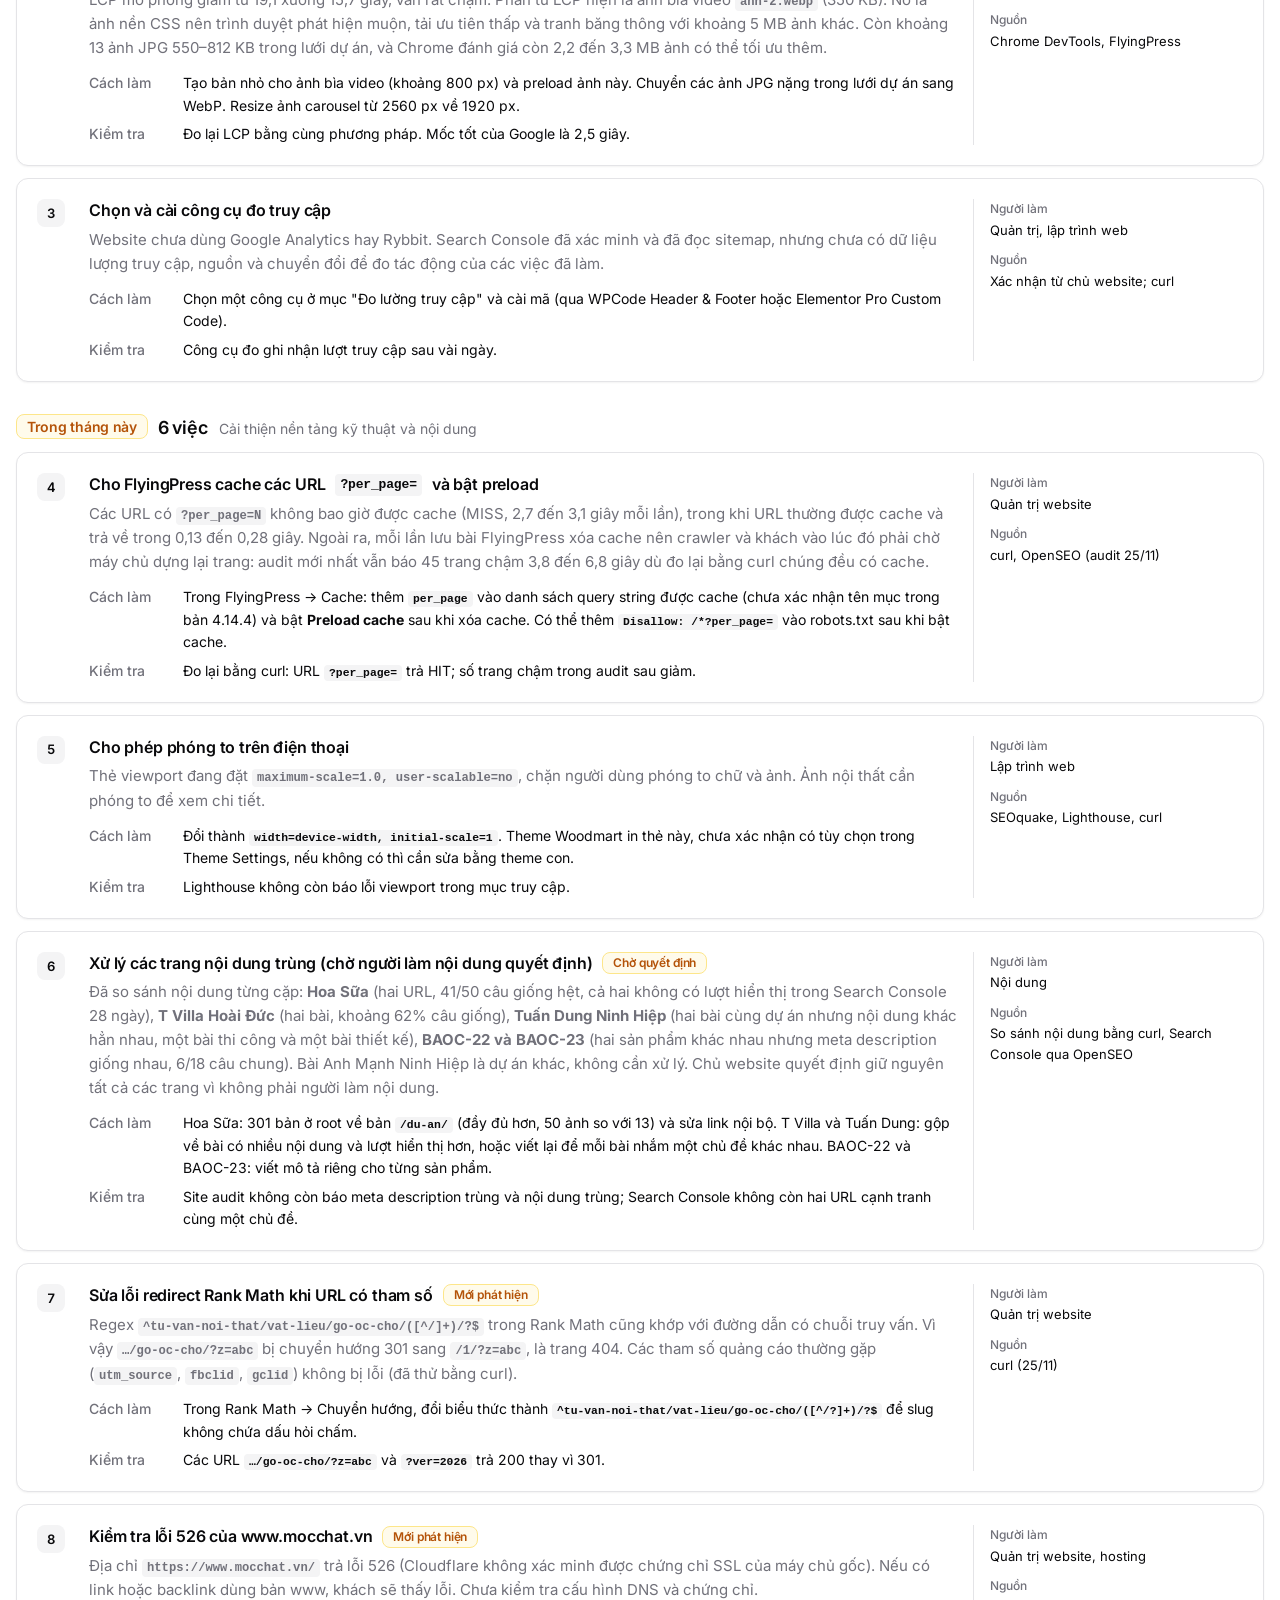
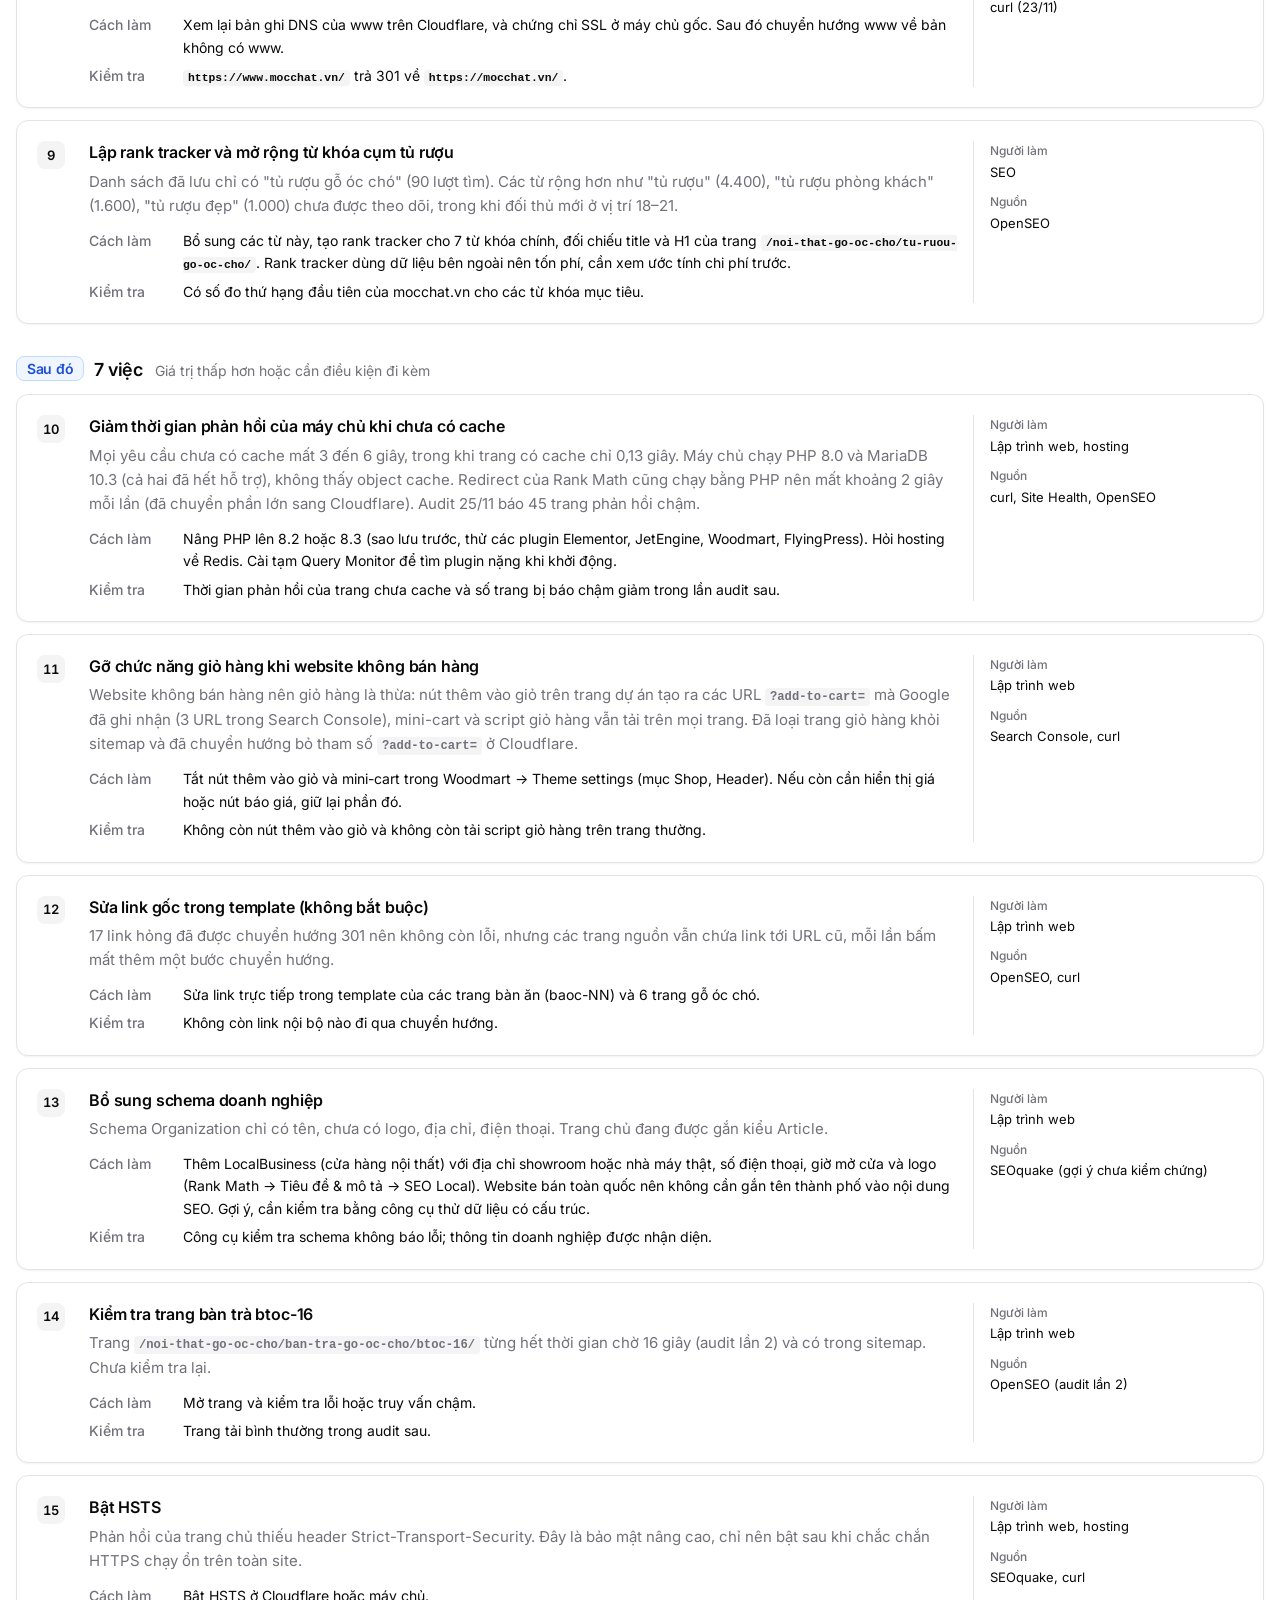
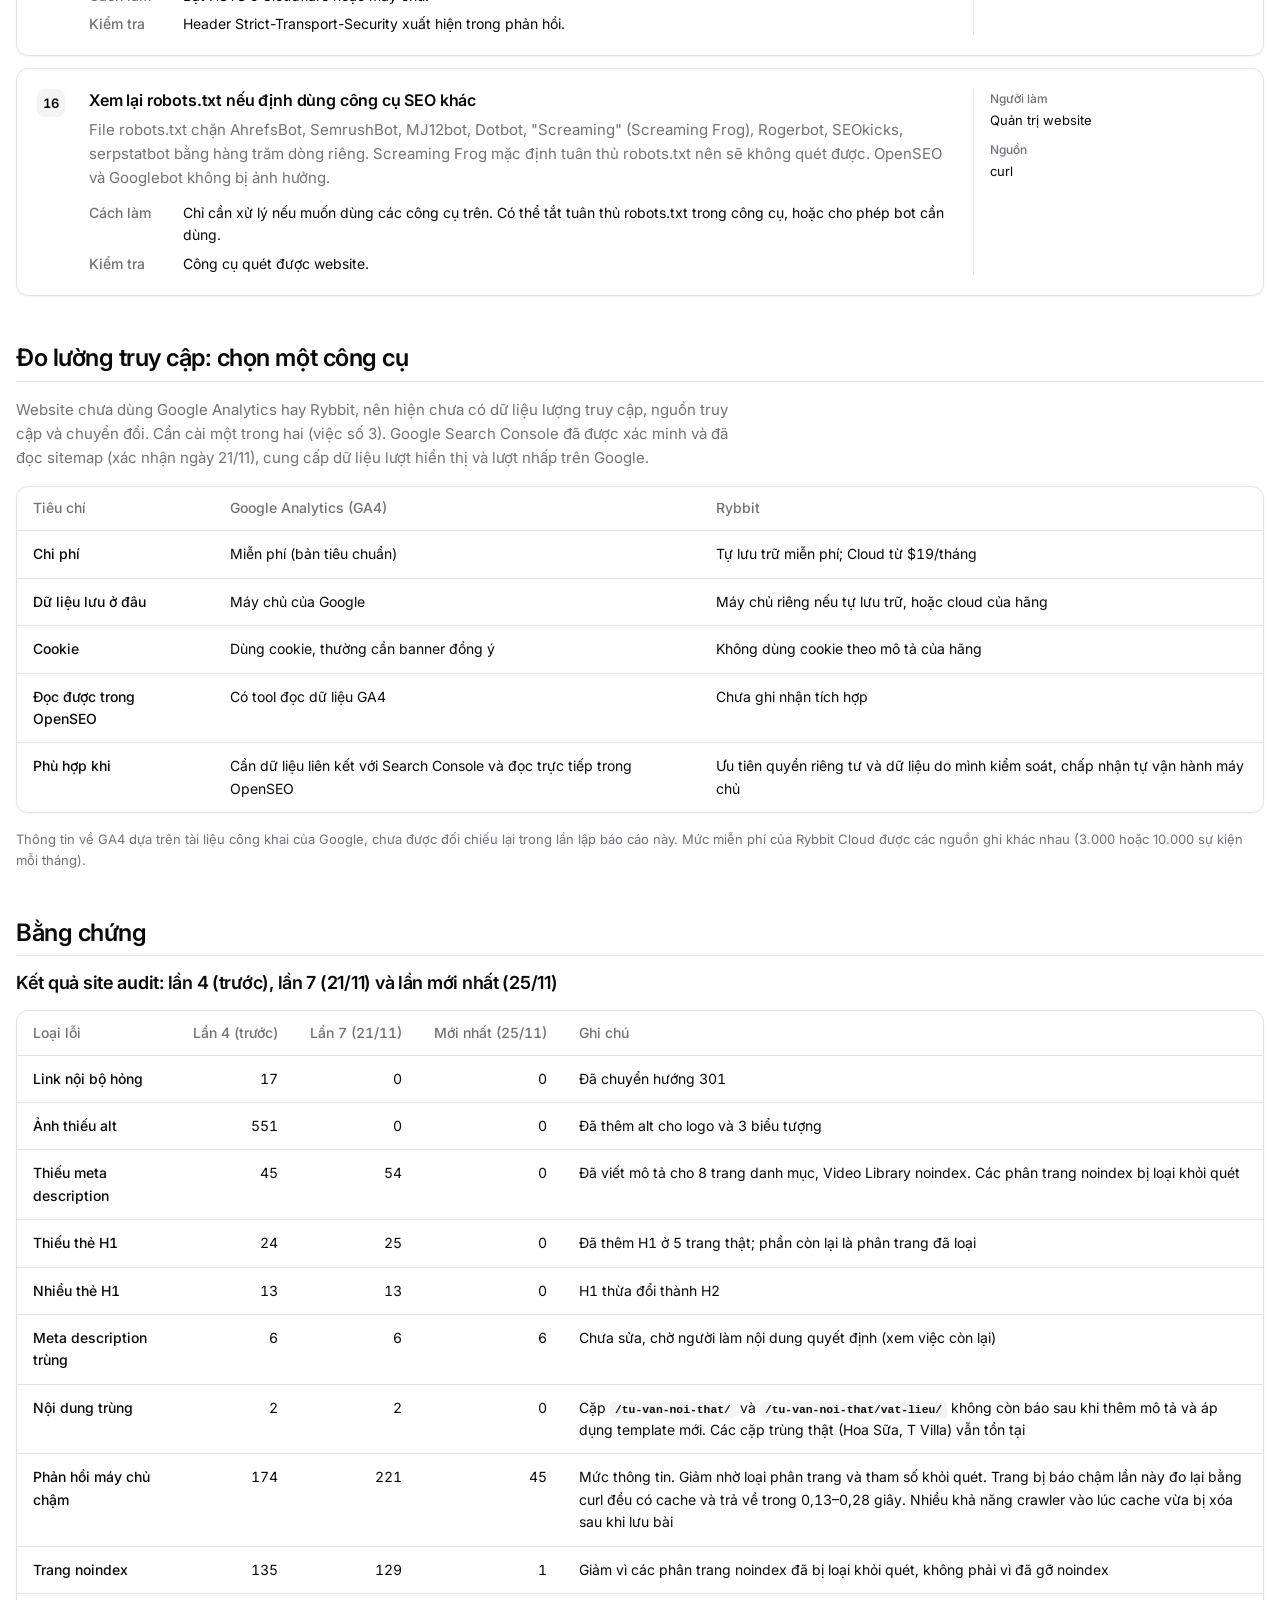
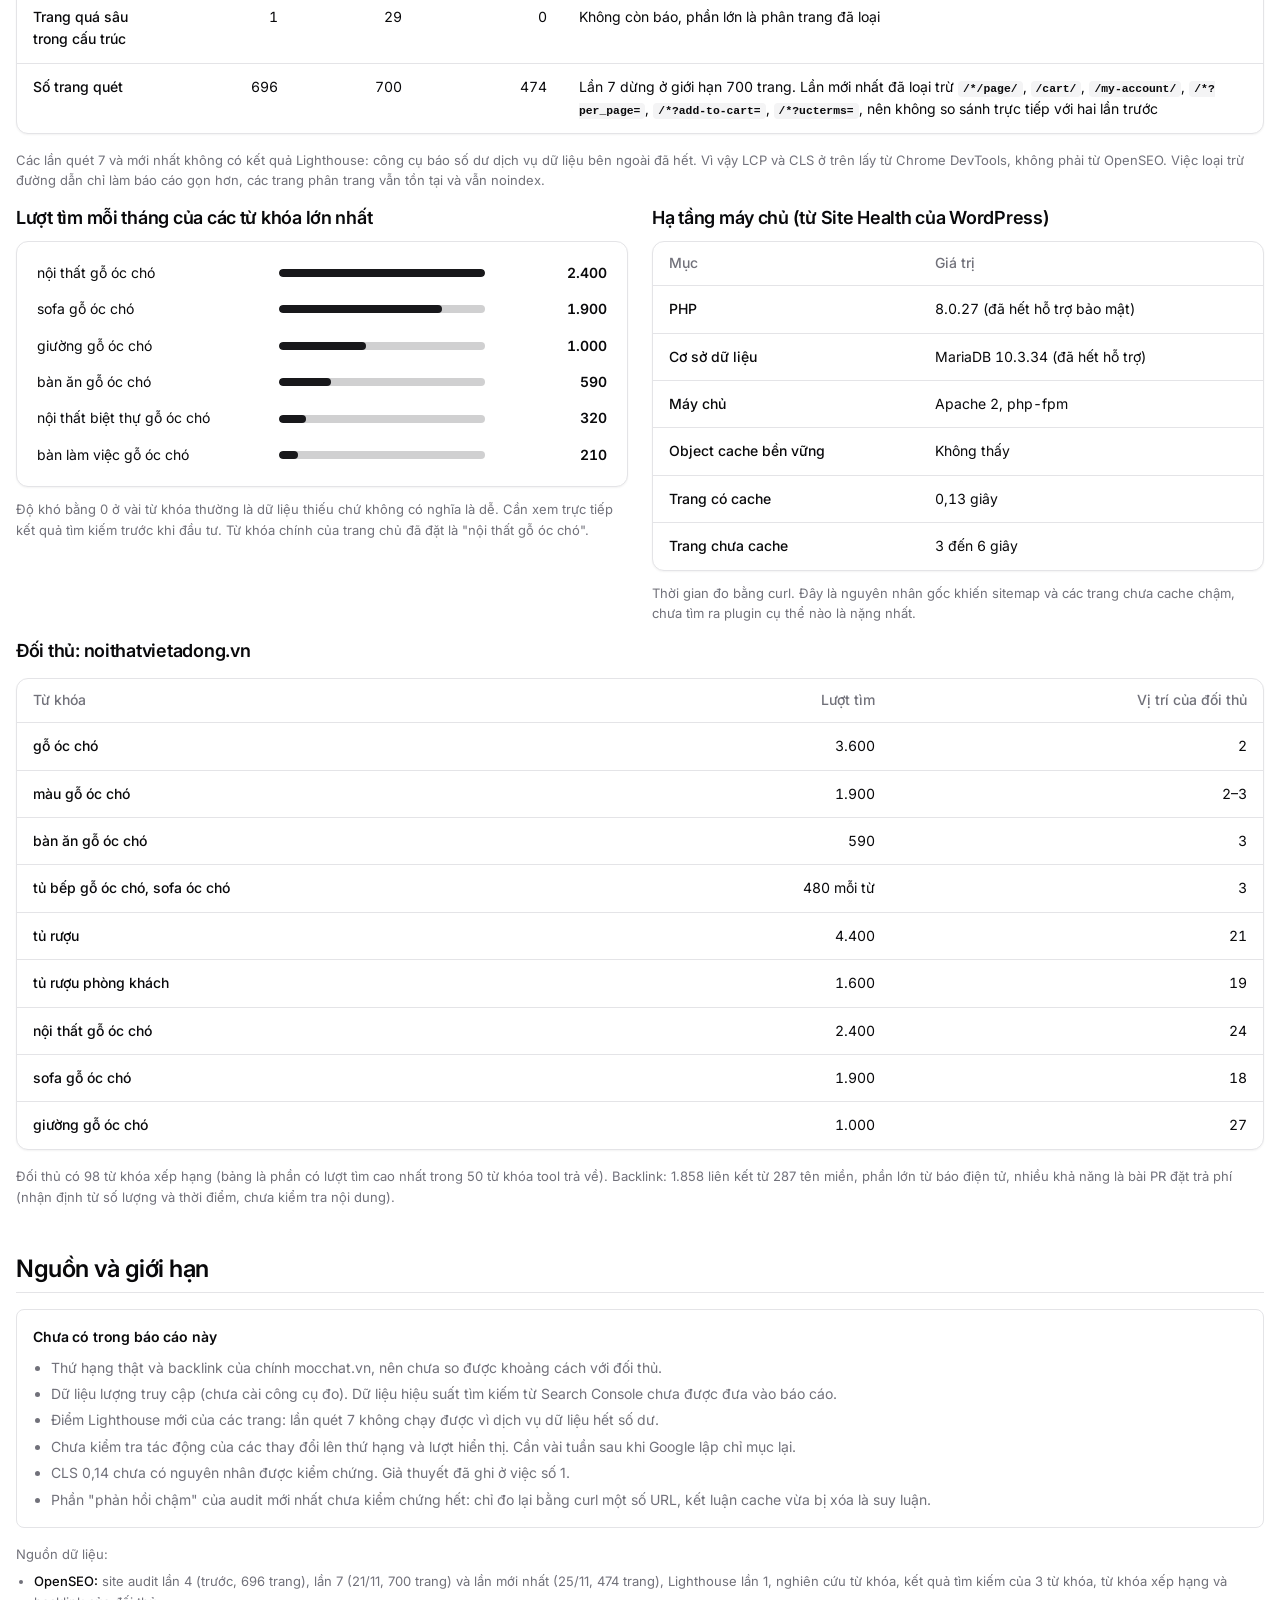
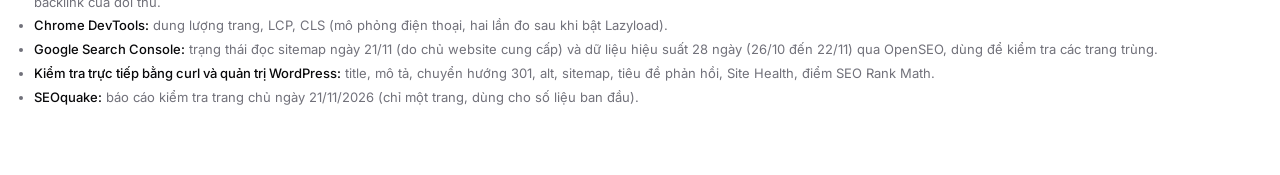
==== commit fc96b1cc: "refactor: update SEO report layout and improve content summary" ====
--- a/mocchat-seo-report.html
+++ b/mocchat-seo-report.html
@@ -1,654 +1,21 @@
 <!doctype html>
-<html>
+<html lang="vi">
   <head>
-    <meta charset="utf8" />
+    <meta charset="utf-8" />
     <meta
       name="viewport"
       content="width=device-width,initial-scale=1,viewport-fit=cover"
     />
-    <style>
-      :root {
-        color-scheme: light;
-        box-sizing: border-box;
-        padding-top: env(safe-area-inset-top, 0px);
-        padding-bottom: env(safe-area-inset-bottom, 0px);
-      }
-      html {
-        scroll-padding-top: env(safe-area-inset-top, 0px);
-      }
-      body {
-        margin: 0;
-        padding: 0;
-        font:
-          14px -apple-system,
-          BlinkMacSystemFont,
-          sans-serif;
-        background: #fff;
-        color: #000;
-      }
-      img {
-        max-width: 100%;
-      }
-      [hidden]:not([hidden="until-found" i]) {
-        display: none !important;
-      }
-    </style>
-  </head>
-  <body>
     <title>Báo cáo SEO Mộc Chất</title>
     <meta name="claude:viewport-fit-sides" content="cover" />
     <link
       rel="stylesheet"
       href="https://fonts.googleapis.com/css2?family=Inter:wght@400;500;600;700;800&display=swap"
     />
-    <style>
-      /* Bố cục: phong cách shadcn/ui. Đầu trang tóm tắt tình trạng sau đợt sửa, kế đến phần đã thực hiện (trước và sau), rồi kế hoạch việc còn lại theo ba mức ưu tiên, bằng chứng và giới hạn đặt sau. */
-      :root {
-        --background: #ffffff;
-        --foreground: #09090b;
-        --card: #ffffff;
-        --muted: #f4f4f5;
-        --muted-foreground: #71717a;
-        --border: #e4e4e7;
-        --primary: #18181b;
-        --primary-foreground: #fafafa;
-        --accent: #f4f4f5;
-        --ring: #a1a1aa;
-        --success: #15803d;
-        --success-bg: #f0fdf4;
-        --success-bd: #bbf7d0;
-        --warning: #b45309;
-        --warning-bg: #fffbeb;
-        --warning-bd: #fde68a;
-        --danger: #b91c1c;
-        --danger-bg: #fef2f2;
-        --danger-bd: #fecaca;
-        --info: #1d4ed8;
-        --info-bg: #eff6ff;
-        --info-bd: #bfdbfe;
-        --shadow: 0 1px 2px 0 rgb(0 0 0 / 0.05);
-        --radius: 0.5rem;
-        --font:
-          "Inter", ui-sans-serif, system-ui, -apple-system, "Segoe UI", Roboto,
-          sans-serif;
-        --mono: ui-monospace, SFMono-Regular, Menlo, Consolas, monospace;
-      }
-      @media (prefers-color-scheme: dark) {
-        :root:not([data-theme="light"]) {
-          --background: #09090b;
-          --foreground: #fafafa;
-          --card: #09090b;
-          --muted: #27272a;
-          --muted-foreground: #a1a1aa;
-          --border: #27272a;
-          --primary: #fafafa;
-          --primary-foreground: #18181b;
-          --accent: #27272a;
-          --ring: #d4d4d8;
-          --success: #4ade80;
-          --success-bg: rgb(34 197 94 / 0.1);
-          --success-bd: rgb(34 197 94 / 0.3);
-          --warning: #fbbf24;
-          --warning-bg: rgb(245 158 11 / 0.1);
-          --warning-bd: rgb(245 158 11 / 0.3);
-          --danger: #f87171;
-          --danger-bg: rgb(239 68 68 / 0.1);
-          --danger-bd: rgb(239 68 68 / 0.3);
-          --info: #60a5fa;
-          --info-bg: rgb(59 130 246 / 0.1);
-          --info-bd: rgb(59 130 246 / 0.3);
-          --shadow: none;
-          color-scheme: dark;
-        }
-      }
-      :root[data-theme="dark"] {
-        --background: #09090b;
-        --foreground: #fafafa;
-        --card: #09090b;
-        --muted: #27272a;
-        --muted-foreground: #a1a1aa;
-        --border: #27272a;
-        --primary: #fafafa;
-        --primary-foreground: #18181b;
-        --accent: #27272a;
-        --ring: #d4d4d8;
-        --success: #4ade80;
-        --success-bg: rgb(34 197 94 / 0.1);
-        --success-bd: rgb(34 197 94 / 0.3);
-        --warning: #fbbf24;
-        --warning-bg: rgb(245 158 11 / 0.1);
-        --warning-bd: rgb(245 158 11 / 0.3);
-        --danger: #f87171;
-        --danger-bg: rgb(239 68 68 / 0.1);
-        --danger-bd: rgb(239 68 68 / 0.3);
-        --info: #60a5fa;
-        --info-bg: rgb(59 130 246 / 0.1);
-        --info-bd: rgb(59 130 246 / 0.3);
-        --shadow: none;
-        color-scheme: dark;
-      }
-      * {
-        box-sizing: border-box;
-      }
-      body {
-        background: var(--background);
-        color: var(--foreground);
-        font-family: var(--font);
-        font-size: 15px;
-        line-height: 1.6;
-        -webkit-font-smoothing: antialiased;
-        padding-block: 40px 72px;
-        padding-left: max(16px, env(safe-area-inset-left, 0px));
-        padding-right: max(16px, env(safe-area-inset-right, 0px));
-      }
-      .wrap {
-        max-width: 1400px;
-        width: 100%;
-        margin: 0 auto;
-        display: flex;
-        flex-direction: column;
-        gap: 48px;
-      }
-      h1,
-      h2,
-      h3 {
-        text-wrap: balance;
-        line-height: 1.2;
-        margin: 0;
-      }
-      h1 {
-        font-size: clamp(2rem, 4.4vw, 2.75rem);
-        font-weight: 800;
-        letter-spacing: -0.025em;
-      }
-      h2 {
-        font-size: 1.5rem;
-        font-weight: 600;
-        letter-spacing: -0.02em;
-        padding-bottom: 8px;
-        border-bottom: 1px solid var(--border);
-      }
-      h3 {
-        font-size: 1.125rem;
-        font-weight: 600;
-        letter-spacing: -0.015em;
-      }
-      p {
-        margin: 0;
-      }
-      a {
-        color: var(--foreground);
-        text-underline-offset: 4px;
-        text-decoration-color: var(--muted-foreground);
-      }
-      a:hover {
-        text-decoration-color: var(--foreground);
-      }
-      section {
-        display: flex;
-        flex-direction: column;
-        gap: 16px;
-        min-width: 0;
-        scroll-margin-top: 16px;
-      }
-      .lede {
-        color: var(--muted-foreground);
-        font-size: 1.0625rem;
-        line-height: 1.7;
-        max-width: 78ch;
-        margin-top: 14px;
-      }
-      .sub {
-        color: var(--muted-foreground);
-        max-width: 80ch;
-      }
-      .meta {
-        display: flex;
-        flex-wrap: wrap;
-        gap: 6px 20px;
-        margin-top: 16px;
-        font-size: 0.875rem;
-        color: var(--muted-foreground);
-      }
-      .meta b {
-        color: var(--foreground);
-        font-weight: 500;
-      }
-
-      .eyebrow {
-        display: inline-flex;
-        align-items: center;
-        padding: 2px 10px;
-        border: 1px solid var(--border);
-        border-radius: var(--radius);
-        font-size: 0.75rem;
-        font-weight: 600;
-        color: var(--foreground);
-      }
-
-      .jump {
-        display: flex;
-        flex-wrap: wrap;
-        gap: 8px;
-        margin-top: 20px;
-      }
-      .jump a {
-        display: inline-flex;
-        align-items: center;
-        height: 34px;
-        padding: 0 14px;
-        text-decoration: none;
-        font-size: 0.875rem;
-        font-weight: 500;
-        color: var(--foreground);
-        border: 1px solid var(--border);
-        background: var(--background);
-        border-radius: var(--radius);
-        box-shadow: var(--shadow);
-        transition: background-color 0.15s;
-      }
-      .jump a:hover {
-        background: var(--accent);
-      }
-
-      /* Tình trạng: mỗi chỉ số là một thẻ */
-      .snap {
-        display: grid;
-        grid-template-columns: repeat(auto-fit, minmax(210px, 1fr));
-        gap: 16px;
-      }
-      .snap > div {
-        padding: 20px;
-        min-width: 0;
-        display: flex;
-        flex-direction: column;
-        gap: 6px;
-        border: 1px solid var(--border);
-        border-radius: 12px;
-        background: var(--card);
-        box-shadow: var(--shadow);
-      }
-      .snap .k {
-        font-size: 0.875rem;
-        font-weight: 500;
-        color: var(--muted-foreground);
-      }
-      .snap .v {
-        font-size: 1.75rem;
-        font-weight: 700;
-        letter-spacing: -0.02em;
-        line-height: 1.15;
-        font-variant-numeric: tabular-nums;
-      }
-      .snap .v s {
-        font-size: 0.9rem;
-        font-weight: 500;
-        color: var(--muted-foreground);
-        letter-spacing: 0;
-        margin-left: 6px;
-      }
-      .snap .n {
-        font-size: 0.8125rem;
-        color: var(--muted-foreground);
-      }
-      .snap .st {
-        align-self: flex-start;
-      }
-      .st {
-        display: inline-flex;
-        align-items: center;
-        padding: 1px 10px;
-        border: 1px solid transparent;
-        border-radius: var(--radius);
-        font-size: 0.75rem;
-        font-weight: 600;
-        line-height: 1.5;
-        white-space: nowrap;
-      }
-      .st.crit {
-        color: var(--danger);
-        background: var(--danger-bg);
-        border-color: var(--danger-bd);
-      }
-      .st.warn {
-        color: var(--warning);
-        background: var(--warning-bg);
-        border-color: var(--warning-bd);
-      }
-      .st.ok {
-        color: var(--success);
-        background: var(--success-bg);
-        border-color: var(--success-bd);
-      }
-      .st.info {
-        color: var(--info);
-        background: var(--info-bg);
-        border-color: var(--info-bd);
-      }
-
-      /* Việc cần làm */
-      .grp {
-        display: flex;
-        flex-direction: column;
-        gap: 12px;
-      }
-      .grp-h {
-        display: flex;
-        flex-wrap: wrap;
-        align-items: baseline;
-        gap: 4px 12px;
-        padding-top: 8px;
-      }
-      .grp-h h3 {
-        font-size: 1.125rem;
-      }
-      .grp-h span {
-        color: var(--muted-foreground);
-        font-size: 0.875rem;
-      }
-      .pri {
-        display: inline-flex;
-        align-items: center;
-        margin-right: 10px;
-        padding: 1px 10px;
-        border: 1px solid transparent;
-        border-radius: var(--radius);
-        font-size: 0.75rem;
-        font-weight: 600;
-        line-height: 1.5;
-        vertical-align: 2px;
-      }
-      .pri.now {
-        color: var(--danger);
-        background: var(--danger-bg);
-        border-color: var(--danger-bd);
-      }
-      .pri.month {
-        color: var(--warning);
-        background: var(--warning-bg);
-        border-color: var(--warning-bd);
-      }
-      .pri.later {
-        color: var(--info);
-        background: var(--info-bg);
-        border-color: var(--info-bd);
-      }
-      .task {
-        display: grid;
-        grid-template-columns: 36px minmax(0, 1fr) minmax(0, 270px);
-        gap: 8px 16px;
-        border: 1px solid var(--border);
-        border-radius: 12px;
-        background: var(--card);
-        box-shadow: var(--shadow);
-        padding: 20px;
-      }
-      .task .no {
-        width: 28px;
-        height: 28px;
-        border-radius: var(--radius);
-        background: var(--muted);
-        color: var(--foreground);
-        font-weight: 600;
-        font-size: 0.8125rem;
-        display: flex;
-        align-items: center;
-        justify-content: center;
-        font-variant-numeric: tabular-nums;
-      }
-      .task h4 {
-        margin: 0 0 6px;
-        font-size: 1rem;
-        font-weight: 600;
-        letter-spacing: -0.01em;
-        line-height: 1.4;
-        display: flex;
-        flex-wrap: wrap;
-        align-items: center;
-        gap: 6px 10px;
-      }
-      .task .why {
-        color: var(--muted-foreground);
-      }
-      .task dl {
-        margin: 12px 0 0;
-        display: grid;
-        grid-template-columns: 82px minmax(0, 1fr);
-        gap: 6px 12px;
-        font-size: 0.875rem;
-      }
-      .task dt {
-        color: var(--muted-foreground);
-        font-weight: 500;
-      }
-      .task dd {
-        margin: 0;
-        min-width: 0;
-      }
-      .task .side {
-        display: flex;
-        flex-direction: column;
-        gap: 10px;
-        font-size: 0.8125rem;
-        min-width: 0;
-        border-left: 1px solid var(--border);
-        padding-left: 16px;
-      }
-      .task .side b {
-        display: block;
-        font-size: 0.75rem;
-        color: var(--muted-foreground);
-        font-weight: 500;
-        margin-bottom: 1px;
-      }
-      code {
-        font-family: var(--mono);
-        font-size: 0.8125em;
-        font-weight: 600;
-        background: var(--muted);
-        padding: 2px 5px;
-        border-radius: 4px;
-        overflow-wrap: anywhere;
-      }
-      @media (max-width: 860px) {
-        .task {
-          grid-template-columns: 36px minmax(0, 1fr);
-        }
-        .task .side {
-          grid-column: 1 / -1;
-          border-left: 0;
-          padding-left: 0;
-          border-top: 1px solid var(--border);
-          padding-top: 12px;
-          flex-direction: row;
-          flex-wrap: wrap;
-          gap: 8px 24px;
-        }
-      }
-      @media (max-width: 520px) {
-        .task dl {
-          grid-template-columns: 1fr;
-          gap: 0;
-        }
-        .task dt {
-          margin-top: 8px;
-        }
-      }
-
-      /* Bảng và thanh tiến độ */
-      .tablebox {
-        border: 1px solid var(--border);
-        border-radius: 12px;
-        background: var(--card);
-        box-shadow: var(--shadow);
-        overflow-x: auto;
-      }
-      table {
-        border-collapse: collapse;
-        width: 100%;
-        font-size: 0.875rem;
-        font-variant-numeric: tabular-nums;
-        min-width: 520px;
-      }
-      th,
-      td {
-        padding: 12px 16px;
-        text-align: left;
-        vertical-align: top;
-        border-bottom: 1px solid var(--border);
-      }
-      thead th {
-        height: 44px;
-        padding-block: 0;
-        vertical-align: middle;
-        font-weight: 500;
-        color: var(--muted-foreground);
-        white-space: nowrap;
-      }
-      tbody tr {
-        transition: background-color 0.15s;
-      }
-      tbody tr:hover {
-        background: color-mix(in srgb, var(--muted) 50%, transparent);
-      }
-      tbody tr:last-child td,
-      tbody tr:last-child th {
-        border-bottom: 0;
-      }
-      td.n,
-      th.n {
-        text-align: right;
-        white-space: nowrap;
-      }
-      tbody th {
-        font-weight: 500;
-      }
-      td small {
-        display: block;
-        color: var(--muted-foreground);
-        font-size: 0.8125rem;
-        margin-top: 2px;
-      }
-      .bars {
-        display: flex;
-        flex-direction: column;
-        gap: 14px;
-        padding: 20px;
-        border: 1px solid var(--border);
-        border-radius: 12px;
-        background: var(--card);
-        box-shadow: var(--shadow);
-      }
-      .bar {
-        display: grid;
-        grid-template-columns: minmax(0, 230px) minmax(0, 1fr) 110px;
-        gap: 12px;
-        align-items: center;
-        font-size: 0.875rem;
-      }
-      .bar .track {
-        background: color-mix(in srgb, var(--primary) 20%, transparent);
-        border-radius: 999px;
-        height: 8px;
-        overflow: hidden;
-      }
-      .bar .fill {
-        height: 100%;
-        background: var(--primary);
-        border-radius: 999px;
-        min-width: 4px;
-      }
-      .bar .fill.after {
-        background: var(--success);
-      }
-      .bar .val {
-        text-align: right;
-        font-weight: 600;
-        font-variant-numeric: tabular-nums;
-      }
-      @media (max-width: 560px) {
-        .bar {
-          grid-template-columns: 1fr;
-          gap: 6px;
-        }
-        .bar .val {
-          text-align: left;
-        }
-      }
-      .two {
-        display: grid;
-        grid-template-columns: repeat(auto-fit, minmax(340px, 1fr));
-        gap: 24px;
-      }
-      .two > div {
-        min-width: 0;
-        display: flex;
-        flex-direction: column;
-        gap: 12px;
-      }
-
-      /* Alert */
-      .note {
-        border: 1px solid var(--border);
-        background: var(--card);
-        padding: 16px;
-        border-radius: var(--radius);
-        font-size: 0.875rem;
-      }
-      .note strong {
-        font-weight: 600;
-        letter-spacing: -0.01em;
-      }
-      .note ul {
-        margin: 8px 0 0;
-        padding-left: 1.1rem;
-        display: flex;
-        flex-direction: column;
-        gap: 4px;
-        color: var(--muted-foreground);
-      }
-      .src {
-        font-size: 0.8125rem;
-        color: var(--muted-foreground);
-      }
-      .src ul {
-        margin: 6px 0 0;
-        padding-left: 1.1rem;
-        display: flex;
-        flex-direction: column;
-        gap: 3px;
-      }
-      .src b {
-        color: var(--foreground);
-        font-weight: 500;
-      }
-      :focus-visible {
-        outline: 2px solid var(--ring);
-        outline-offset: 2px;
-        border-radius: 4px;
-      }
-      .btn {
-        margin-top: auto;
-        align-self: flex-start;
-        display: inline-flex;
-        align-items: center;
-        display: inline-block;
-        height: 36px;
-        padding: 0 16px;
-        border-radius: var(--radius);
-        background: var(--primary);
-        color: var(--primary-foreground);
-        font-size: 0.875rem;
-        font-weight: 500;
-        margin-bottom: 24px;
-        padding: 8px 16px;
-        background: var(--accent);
-        color: var(--foreground);
-        border-radius: 6px;
-        text-decoration: none;
-      }
-    </style>
-
+    <link rel="stylesheet" href="css/shared.css" />
+    <link rel="stylesheet" href="css/report.css" />
+  </head>
+  <body>
     <div class="wrap">
       <header>
         <div
@@ -673,25 +40,28 @@
             "
             >← Quay lại</a
           >
-          <div class="eyebrow">Cập nhật 21/11/2026 · Sau đợt sửa đầu tiên</div>
+          <div class="eyebrow">Cập nhật 25/11/2026 · Sau hai đợt sửa</div>
         </div>
         <h1>Báo cáo SEO Mộc Chất</h1>
         <p class="lede">
-          Sau đợt sửa ngày 21/11: không còn link nội bộ hỏng (từ 17 xuống 0),
-          không còn ảnh thiếu alt (từ 551 xuống 0), title, mô tả và từ khóa
-          chính của trang chủ đã sửa, danh mục sản phẩm đã vào sitemap và Google
-          đã đọc, dung lượng tải của trang chủ giảm khoảng 62%. Còn lại: trang
-          chủ trên điện thoại vẫn chậm (LCP khoảng 15,7 giây khi mô phỏng), chỉ
-          số CLS tăng lên 0,14 sau khi bật tải lười cho carousel, chưa có công
-          cụ đo truy cập, và 54 trang còn thiếu mô tả.
+          Sau hai đợt sửa (21/11 và 25/11), audit mới nhất không còn lỗi thiếu
+          H1 (từ 25 xuống 0), nhiều H1 (từ 13 xuống 0), thiếu meta description
+          ở các trang chính (từ 54 xuống 0), link nội bộ hỏng (từ 17 xuống 0)
+          và ảnh thiếu alt (từ 551 xuống 0). Các trang chuyển hướng 301 đã chạy
+          ở Cloudflare nên nhanh hơn nhiều. Còn lại: trang chủ trên điện thoại
+          vẫn chậm (LCP khoảng 15,7 giây khi mô phỏng), CLS tăng lên 0,14 sau
+          khi bật tải lười cho carousel, chưa có công cụ đo truy cập, 6 meta
+          description trùng và các trang nội dung trùng chờ người làm nội dung
+          quyết định.
         </p>
         <div class="meta">
           <span><b>Website:</b> mocchat.vn</span>
           <span><b>Thị trường:</b> Việt Nam, tiếng Việt</span>
-          <span><b>Dữ liệu:</b> 20–21/11/2026</span>
+          <span><b>Dữ liệu:</b> 20–25/11/2026</span>
           <span
-            ><b>Audit so sánh:</b> lần 4 (trước, 696 trang) và lần 7 (sau, 700
-            trang)</span
+            ><b>Audit so sánh:</b> lần 4 (trước, 696 trang), lần 7
+            (21/11, 700 trang) và lần mới nhất (25/11, 474 trang, đã loại
+            trừ phân trang và URL tham số)</span
           >
         </div>
         <nav class="jump" aria-label="Đi tới">
@@ -706,60 +76,97 @@
 
       <section id="tinh-trang">
         <h2>Tình trạng hiện tại</h2>
-        <div class="snap">
-          <div>
-            <span class="k">Link nội bộ hỏng</span
-            ><span class="v">0<s>trước: 17</s></span
-            ><span class="st ok">Đã xử lý</span
-            ><span class="n"
-              >17 link chuyển hướng 301, audit lần 7 không còn lỗi</span
-            >
-          </div>
-          <div>
-            <span class="k">Ảnh thiếu alt</span
-            ><span class="v">0<s>trước: 551</s></span
-            ><span class="st ok">Đã xử lý</span
-            ><span class="n">Logo và 3 biểu tượng trong header, footer</span>
-          </div>
-          <div>
-            <span class="k">Dung lượng trang chủ khi mở</span
-            ><span class="v">5,77 MB<s>trước: ~15,0</s></span
-            ><span class="st ok">Giảm 62%</span
-            ><span class="n">9 ảnh PNG, JPG chuyển sang WebP 85%</span>
-          </div>
-          <div>
-            <span class="k">LCP trang chủ trên mobile (mô phỏng)</span
-            ><span class="v">15,7 giây<s>trước: 19,1</s></span
-            ><span class="st crit">Vẫn rất chậm</span
-            ><span class="n">Ngưỡng tốt của Google là 2,5 giây</span>
-          </div>
-          <div>
-            <span class="k">CLS trang chủ</span
-            ><span class="v">0,14<s>trước: 0,00</s></span
-            ><span class="st warn">Mới xấu đi</span
-            ><span class="n"
-              >Sau khi bật tải lười cho carousel. Ngưỡng tốt là 0,1</span
-            >
-          </div>
-          <div>
-            <span class="k">Danh mục trong sitemap</span
-            ><span class="v">18<s>trước: 0</s></span
-            ><span class="st ok">Google đã đọc</span
-            ><span class="n">Search Console: 8 sitemap con đều Success</span>
-          </div>
-          <div>
-            <span class="k">Công cụ đo truy cập</span
-            ><span class="v">Chưa có</span><span class="st warn">Thiếu</span
-            ><span class="n">Chưa dùng Google Analytics hay Rybbit</span>
-          </div>
-          <div>
-            <span class="k">Trang thiếu meta description</span
-            ><span class="v">54<s>trước: 45</s></span
-            ><span class="st warn">Còn việc</span
-            ><span class="n"
-              >Tăng do 9 trang Video Library mới vào sitemap</span
-            >
-          </div>
+        <div class="tablebox">
+          <table style="min-width: 760px">
+            <thead>
+              <tr>
+                <th>Chỉ số</th>
+                <th class="n">Trước</th>
+                <th class="n">Hiện tại</th>
+                <th>Trạng thái</th>
+                <th>Ghi chú</th>
+              </tr>
+            </thead>
+            <tbody>
+              <tr>
+                <th scope="row">Link nội bộ hỏng</th>
+                <td class="n">17</td>
+                <td class="n">0</td>
+                <td><span class="st ok">Đã xử lý</span></td>
+                <td>17 link chuyển hướng 301, audit lần 7 và lần mới nhất không còn lỗi</td>
+              </tr>
+              <tr>
+                <th scope="row">Ảnh thiếu alt</th>
+                <td class="n">551</td>
+                <td class="n">0</td>
+                <td><span class="st ok">Đã xử lý</span></td>
+                <td>Logo và 3 biểu tượng trong header, footer</td>
+              </tr>
+              <tr>
+                <th scope="row">Dung lượng trang chủ khi mở</th>
+                <td class="n">~15,0 MB</td>
+                <td class="n">5,77 MB</td>
+                <td><span class="st ok">Giảm 62%</span></td>
+                <td>9 ảnh PNG, JPG chuyển sang WebP 85%</td>
+              </tr>
+              <tr>
+                <th scope="row">LCP trang chủ trên mobile (mô phỏng)</th>
+                <td class="n">19,1 giây</td>
+                <td class="n">15,7 giây</td>
+                <td><span class="st crit">Vẫn rất chậm</span></td>
+                <td>Ngưỡng tốt của Google là 2,5 giây</td>
+              </tr>
+              <tr>
+                <th scope="row">CLS trang chủ</th>
+                <td class="n">0,00</td>
+                <td class="n">0,14</td>
+                <td><span class="st warn">Mới xấu đi</span></td>
+                <td>Sau khi bật tải lười cho carousel. Ngưỡng tốt là 0,1</td>
+              </tr>
+              <tr>
+                <th scope="row">Danh mục trong sitemap</th>
+                <td class="n">0</td>
+                <td class="n">18</td>
+                <td><span class="st ok">Google đã đọc</span></td>
+                <td>Search Console: 8 sitemap con đều Success</td>
+              </tr>
+              <tr>
+                <th scope="row">Công cụ đo truy cập</th>
+                <td class="n">Chưa có</td>
+                <td class="n">Chưa có</td>
+                <td><span class="st warn">Thiếu</span></td>
+                <td>Chưa dùng Google Analytics hay Rybbit</td>
+              </tr>
+              <tr>
+                <th scope="row">Trang thiếu meta description</th>
+                <td class="n">45</td>
+                <td class="n">0</td>
+                <td><span class="st ok">Đã xử lý</span></td>
+                <td>Đã viết mô tả cho 8 trang danh mục, Video Library đã noindex</td>
+              </tr>
+              <tr>
+                <th scope="row">Trang thiếu thẻ H1</th>
+                <td class="n">25</td>
+                <td class="n">0</td>
+                <td><span class="st ok">Đã xử lý</span></td>
+                <td>Thêm H1 cho trang giới thiệu, dự án và các danh mục</td>
+              </tr>
+              <tr>
+                <th scope="row">Trang có nhiều thẻ H1</th>
+                <td class="n">13</td>
+                <td class="n">0</td>
+                <td><span class="st ok">Đã xử lý</span></td>
+                <td>Các H1 thừa trong nội dung đổi thành H2</td>
+              </tr>
+              <tr>
+                <th scope="row">Meta description trùng</th>
+                <td class="n">6</td>
+                <td class="n">6</td>
+                <td><span class="st warn">Chờ quyết định</span></td>
+                <td>Các cặp trang nội dung trùng, cần người làm nội dung</td>
+              </tr>
+            </tbody>
+          </table>
         </div>
       </section>
 
@@ -768,8 +175,9 @@
         <p class="sub">
           Các việc đã làm và kết quả đo được. Các số "trước" lấy từ báo cáo ban
           đầu (audit lần 4, Lighthouse lần 1, kiểm tra bằng curl). Các số "sau"
-          lấy từ audit lần 7 (21/11), kiểm tra bằng curl, Search Console và
-          Chrome DevTools.
+          lấy từ audit lần 7 (21/11) cho đợt đầu, và audit mới nhất (25/11) cho
+          đợt thứ hai, cùng kiểm tra bằng curl, Search Console và Chrome
+          DevTools.
         </p>
         <div class="tablebox">
           <table style="min-width: 760px">
@@ -867,6 +275,66 @@
                   tăng từ 0,00 lên 0,14.
                 </td>
                 <td><span class="st warn">Một phần</span></td>
+              </tr>
+              <tr>
+                <th scope="row">Chuyển các redirect 301 lên Cloudflare</th>
+                <td>
+                  187 chuyển hướng bài viết cũ (bulk redirect), cộng 3 quy tắc:
+                  đường dẫn <code>/tu-van-noi-that/vat-lieu/go-oc-cho/*</code>,
+                  <code>…/ban-an-go-oc-cho/…-ma-baoc-*</code> và
+                  <code>/…/page/1/</code> về trang gốc. Thêm quy tắc bỏ tham số
+                  <code>?add-to-cart=</code>.
+                </td>
+                <td>
+                  Thời gian phản hồi của URL 301: khoảng 1,7–2,9 giây (Rank
+                  Math, PHP) xuống 0,09–0,15 giây (Cloudflare). Đo bằng curl.
+                </td>
+                <td><span class="st ok">Xong</span></td>
+              </tr>
+              <tr>
+                <th scope="row">Bỏ trang giỏ hàng và Video Library khỏi sitemap</th>
+                <td>
+                  Loại <code>/cart/</code>, <code>/checkout/</code>,
+                  <code>/my-account/</code> khỏi sitemap (website không bán
+                  hàng). Đặt Video Library ở chế độ noindex và tắt khỏi sitemap
+                  (trang rất mỏng, khoảng 48 từ, Search Console không ghi nhận
+                  lượt hiển thị).
+                </td>
+                <td>
+                  Sitemap còn 7 sitemap con, không còn video-library. Trang bài
+                  và trang lưu trữ Video Library trả thẻ robots
+                  <code>noindex</code>.
+                </td>
+                <td><span class="st ok">Xong</span></td>
+              </tr>
+              <tr>
+                <th scope="row">Sửa thẻ H1 (nhiều H1 và thiếu H1)</th>
+                <td>
+                  13 trang: các H1 thừa trong nội dung đổi thành H2 (6 bài dự
+                  án, 4 sản phẩm, 3 bài viết). 5 trang thiếu H1: thêm H1 cho
+                  trang giới thiệu và trang dự án (Elementor), áp dụng template
+                  lưu trữ có H1 cho 3 danh mục tư vấn và hoạt động.
+                </td>
+                <td>
+                  Audit mới nhất: thiếu H1 25 xuống 0, nhiều H1 13 xuống 0. Kiểm
+                  tra bằng curl: mỗi trang có đúng 1 H1.
+                </td>
+                <td><span class="st ok">Xong</span></td>
+              </tr>
+              <tr>
+                <th scope="row">Viết meta description cho 8 trang danh mục</th>
+                <td>
+                  4 danh mục sản phẩm theo phòng (phòng bếp, phòng ngủ, phòng
+                  khách sofa, phòng khách kệ TV, đã sửa tên viết hoa và lỗi
+                  chính tả) và 4 danh mục bài viết (Tư vấn nội thất, Vật liệu
+                  nội thất, Gỗ óc chó, Hoạt động của Mộc Chất).
+                </td>
+                <td>
+                  Audit mới nhất: thiếu meta description 54 xuống 0. Đã thấy mô
+                  tả trong HTML công khai của 7/8 trang. Trang Gỗ óc chó cần
+                  xóa cache để hiện.
+                </td>
+                <td><span class="st ok">Xong</span></td>
               </tr>
             </tbody>
           </table>
@@ -1062,15 +530,17 @@
         <h2>Bằng chứng</h2>
 
         <h3>
-          Kết quả site audit: trước (lần 4, 696 trang) và sau (lần 7, 700 trang)
+          Kết quả site audit: lần 4 (trước), lần 7 (21/11) và lần mới nhất
+          (25/11)
         </h3>
         <div class="tablebox">
-          <table style="min-width: 640px">
+          <table style="min-width: 760px">
             <thead>
               <tr>
                 <th>Loại lỗi</th>
-                <th class="n">Trước</th>
-                <th class="n">Sau</th>
+                <th class="n">Lần 4 (trước)</th>
+                <th class="n">Lần 7 (21/11)</th>
+                <th class="n">Mới nhất (25/11)</th>
                 <th>Ghi chú</th>
               </tr>
             </thead>
@@ -1079,11 +549,13 @@
                 <th scope="row">Link nội bộ hỏng</th>
                 <td class="n">17</td>
                 <td class="n">0</td>
+                <td class="n">0</td>
                 <td>Đã chuyển hướng 301</td>
               </tr>
               <tr>
                 <th scope="row">Ảnh thiếu alt</th>
                 <td class="n">551</td>
+                <td class="n">0</td>
                 <td class="n">0</td>
                 <td>Đã thêm alt cho logo và 3 biểu tượng</td>
               </tr>
@@ -1091,79 +563,97 @@
                 <th scope="row">Thiếu meta description</th>
                 <td class="n">45</td>
                 <td class="n">54</td>
-                <td>
-                  8 trang thật, 9 trang Video Library mới vào sitemap, 37 phân
-                  trang và URL biến thể
+                <td class="n">0</td>
+                <td>
+                  Đã viết mô tả cho 8 trang danh mục, Video Library noindex. Các
+                  phân trang noindex bị loại khỏi quét
                 </td>
               </tr>
               <tr>
                 <th scope="row">Thiếu thẻ H1</th>
                 <td class="n">24</td>
                 <td class="n">25</td>
-                <td>
-                  Thêm <code>/video-library/</code>. Gồm cả
-                  <code>/gioi-thieu/</code>, <code>/du-an/</code>, các trang hub
-                  và trang tác giả
-                </td>
+                <td class="n">0</td>
+                <td>Đã thêm H1 ở 5 trang thật; phần còn lại là phân trang đã loại</td>
               </tr>
               <tr>
                 <th scope="row">Nhiều thẻ H1</th>
                 <td class="n">13</td>
                 <td class="n">13</td>
-                <td>Chưa sửa</td>
+                <td class="n">0</td>
+                <td>H1 thừa đổi thành H2</td>
               </tr>
               <tr>
                 <th scope="row">Meta description trùng</th>
                 <td class="n">6</td>
                 <td class="n">6</td>
-                <td>Chưa sửa (3 cặp trang)</td>
+                <td class="n">6</td>
+                <td>
+                  Chưa sửa, chờ người làm nội dung quyết định (xem việc còn lại)
+                </td>
               </tr>
               <tr>
                 <th scope="row">Nội dung trùng</th>
                 <td class="n">2</td>
                 <td class="n">2</td>
-                <td>
-                  <code>/tu-van-noi-that/</code> và
-                  <code>/tu-van-noi-that/vat-lieu/</code>, chưa sửa
+                <td class="n">0</td>
+                <td>
+                  Cặp <code>/tu-van-noi-that/</code> và
+                  <code>/tu-van-noi-that/vat-lieu/</code> không còn báo sau khi
+                  thêm mô tả và áp dụng template mới. Các cặp trùng thật (Hoa
+                  Sữa, T Villa) vẫn tồn tại
                 </td>
               </tr>
               <tr>
                 <th scope="row">Phản hồi máy chủ chậm</th>
                 <td class="n">174</td>
                 <td class="n">221</td>
-                <td>
-                  Mức thông tin. Giữa các lần quét số này dao động từ 130 đến
-                  221
+                <td class="n">45</td>
+                <td>
+                  Mức thông tin. Giảm nhờ loại phân trang và tham số khỏi quét.
+                  Trang bị báo chậm lần này đo lại bằng curl đều có cache và trả
+                  về trong 0,13–0,28 giây. Nhiều khả năng crawler vào lúc cache
+                  vừa bị xóa sau khi lưu bài
                 </td>
               </tr>
               <tr>
                 <th scope="row">Trang noindex</th>
                 <td class="n">135</td>
                 <td class="n">129</td>
-                <td>Chủ ý: phân trang, tham số, trang tác giả</td>
+                <td class="n">1</td>
+                <td>
+                  Giảm vì các phân trang noindex đã bị loại khỏi quét, không
+                  phải vì đã gỡ noindex
+                </td>
               </tr>
               <tr>
                 <th scope="row">Trang quá sâu trong cấu trúc</th>
                 <td class="n">1</td>
                 <td class="n">29</td>
-                <td>Mức thông tin, chưa tìm hiểu nguyên nhân</td>
-              </tr>
-              <tr>
-                <th scope="row">Quét dừng ở giới hạn trang</th>
-                <td class="n">không</td>
-                <td class="n">có</td>
-                <td>
-                  Đã quét 700 trang, 6 URL chưa quét. Lần so sánh chưa hoàn toàn
-                  tương đương
+                <td class="n">0</td>
+                <td>Không còn báo, phần lớn là phân trang đã loại</td>
+              </tr>
+              <tr>
+                <th scope="row">Số trang quét</th>
+                <td class="n">696</td>
+                <td class="n">700</td>
+                <td class="n">474</td>
+                <td>
+                  Lần 7 dừng ở giới hạn 700 trang. Lần mới nhất đã loại trừ
+                  <code>/*/page/</code>, <code>/cart/</code>,
+                  <code>/my-account/</code>, <code>/*?per_page=</code>,
+                  <code>/*?add-to-cart=</code>, <code>/*?ucterms=</code>, nên
+                  không so sánh trực tiếp với hai lần trước
                 </td>
               </tr>
             </tbody>
           </table>
         </div>
         <p class="src">
-          Lần quét 7 không có kết quả Lighthouse: công cụ báo số dư dịch vụ dữ
-          liệu bên ngoài đã hết. Vì vậy LCP và CLS ở trên lấy từ Chrome
-          DevTools, không phải từ OpenSEO.
+          Các lần quét 7 và mới nhất không có kết quả Lighthouse: công cụ báo số
+          dư dịch vụ dữ liệu bên ngoài đã hết. Vì vậy LCP và CLS ở trên lấy từ
+          Chrome DevTools, không phải từ OpenSEO. Việc loại trừ đường dẫn chỉ làm
+          báo cáo gọn hơn, các trang phân trang vẫn tồn tại và vẫn noindex.
         </p>
 
         <div class="two">
@@ -1373,14 +863,19 @@
               CLS 0,14 chưa có nguyên nhân được kiểm chứng. Giả thuyết đã ghi ở
               việc số 1.
             </li>
+            <li>
+              Phần "phản hồi chậm" của audit mới nhất chưa kiểm chứng hết: chỉ
+              đo lại bằng curl một số URL, kết luận cache vừa bị xóa là suy
+              luận.
+            </li>
           </ul>
         </div>
         <div class="src">
           Nguồn dữ liệu:
           <ul>
             <li>
-              <b>OpenSEO:</b> site audit lần 4 (trước, 696 trang) và lần 7 (sau,
-              700 trang), Lighthouse lần 1, nghiên cứu từ khóa, kết quả tìm kiếm
+              <b>OpenSEO:</b> site audit lần 4 (trước, 696 trang), lần 7
+              (21/11, 700 trang) và lần mới nhất (25/11, 474 trang), Lighthouse lần 1, nghiên cứu từ khóa, kết quả tìm kiếm
               của 3 từ khóa, từ khóa xếp hạng và backlink của đối thủ.
             </li>
             <li>
@@ -1389,7 +884,8 @@
             </li>
             <li>
               <b>Google Search Console:</b> trạng thái đọc sitemap ngày 21/11
-              (do chủ website cung cấp).
+              (do chủ website cung cấp) và dữ liệu hiệu suất 28 ngày (26/10 đến
+              22/11) qua OpenSEO, dùng để kiểm tra các trang trùng.
             </li>
             <li>
               <b>Kiểm tra trực tiếp bằng curl và quản trị WordPress:</b> title,
@@ -1405,206 +901,6 @@
       </section>
     </div>
 
-    <script>
-      (function () {
-        var GROUPS = [
-          {
-            k: "now",
-            label: "Làm ngay",
-            hint: "Lỗi chắc chắn có và ảnh hưởng rộng",
-          },
-          {
-            k: "month",
-            label: "Trong tháng này",
-            hint: "Cải thiện nền tảng kỹ thuật và nội dung",
-          },
-          {
-            k: "later",
-            label: "Sau đó",
-            hint: "Giá trị thấp hơn hoặc cần điều kiện đi kèm",
-          },
-        ];
-        var TASKS = [
-          {
-            g: "now",
-            t: "Sửa CLS 0,14 của trang chủ",
-            tag: ["crit", "Mới phát sinh"],
-            why: "CLS tăng từ 0,00 lên 0,14 (ngưỡng tốt là 0,1) trong cả hai lần đo sau khi bật Lazyload cho carousel đầu trang. Bố cục dịch chuyển khoảng giây 12 đến 13, ở khối tiêu đề động bên dưới carousel. Giả thuyết: ảnh slide đầu cao 974 px, các slide sau cao 1024 px, nên chiều cao carousel đổi khi chuyển slide. Chưa kiểm chứng.",
-            how: "Đặt tỉ lệ cố định 2560:1024 cho các slide bằng CSS <code>aspect-ratio</code> và cắt ảnh <code>upscalemedia…</code> từ 2560×974 về 2560×1024. Nếu CLS không giảm thì tắt Lazyload của carousel.",
-            verify:
-              "Đo lại bằng Chrome DevTools (mô phỏng điện thoại, cửa sổ không đăng nhập): CLS từ 0,1 trở xuống.",
-            who: "Lập trình web",
-            src: "Chrome DevTools (2 lần đo ngày 21/11)",
-          },
-          {
-            g: "now",
-            t: "Hạ LCP trang chủ: ảnh bìa video và các ảnh còn nặng",
-            tag: ["warn", "Làm tiếp việc nén ảnh"],
-            why: "LCP mô phỏng giảm từ 19,1 xuống 15,7 giây, vẫn rất chậm. Phần tử LCP hiện là ảnh bìa video <code>anh-2.webp</code> (350 KB). Nó là ảnh nền CSS nên trình duyệt phát hiện muộn, tải ưu tiên thấp và tranh băng thông với khoảng 5 MB ảnh khác. Còn khoảng 13 ảnh JPG 550–812 KB trong lưới dự án, và Chrome đánh giá còn 2,2 đến 3,3 MB ảnh có thể tối ưu thêm.",
-            how: "Tạo bản nhỏ cho ảnh bìa video (khoảng 800 px) và preload ảnh này. Chuyển các ảnh JPG nặng trong lưới dự án sang WebP. Resize ảnh carousel từ 2560 px về 1920 px.",
-            verify:
-              "Đo lại LCP bằng cùng phương pháp. Mốc tốt của Google là 2,5 giây.",
-            who: "Lập trình web, plugin ảnh hoặc cache",
-            src: "Chrome DevTools, FlyingPress",
-          },
-          {
-            g: "now",
-            t: "Chọn và cài công cụ đo truy cập",
-            why: "Website chưa dùng Google Analytics hay Rybbit. Search Console đã xác minh và đã đọc sitemap, nhưng chưa có dữ liệu lượng truy cập, nguồn và chuyển đổi để đo tác động của các việc đã làm.",
-            how: 'Chọn một công cụ ở mục "Đo lường truy cập" và cài mã (qua WPCode Header &amp; Footer hoặc Elementor Pro Custom Code).',
-            verify: "Công cụ đo ghi nhận lượt truy cập sau vài ngày.",
-            who: "Quản trị, lập trình web",
-            src: "Xác nhận từ chủ website; curl",
-          },
-
-          {
-            g: "month",
-            t: "Viết meta description cho các trang còn thiếu (54 trang)",
-            why: "Gồm 8 trang thật: <code>/phong-bep/</code>, <code>/phong-ngu/</code>, <code>/phong-khach-sofa/</code>, <code>/phong-cach-ke-tv/</code>, <code>/hoat-dong-cua-moc-chat/</code>, <code>/tu-van-noi-that/</code>, <code>/tu-van-noi-that/vat-lieu/</code>, <code>/tu-van-noi-that/vat-lieu/go-oc-cho/</code>. Thêm 9 trang Video Library mới vào sitemap, và 37 phân trang hoặc URL biến thể (trang tác giả, <code>/page/N/</code>, <code>?per_page=</code>).",
-            how: "Viết mô tả khoảng 70–160 ký tự cho 8 trang thật và 9 trang video. Với các biến thể <code>?per_page=</code>, phân trang và trang tác giả, đặt canonical về trang gốc hoặc noindex.",
-            verify: "Site audit không còn báo thiếu meta ở các trang thật.",
-            who: "Nội dung",
-            src: "OpenSEO (audit lần 7)",
-          },
-          {
-            g: "month",
-            t: "Cho phép phóng to trên điện thoại",
-            why: "Thẻ viewport đang đặt <code>maximum-scale=1.0, user-scalable=no</code>, chặn người dùng phóng to chữ và ảnh. Ảnh nội thất cần phóng to để xem chi tiết.",
-            how: "Đổi thành <code>width=device-width, initial-scale=1</code>. Theme Woodmart in thẻ này, chưa xác nhận có tùy chọn trong Theme Settings, nếu không có thì cần sửa bằng theme con.",
-            verify: "Lighthouse không còn báo lỗi viewport trong mục truy cập.",
-            who: "Lập trình web",
-            src: "SEOquake, Lighthouse, curl",
-          },
-          {
-            g: "month",
-            t: "Gộp nội dung trùng và sửa thẻ H1",
-            why: "Bài Vinhomes Riverside tồn tại ở hai URL. Hai trang <code>/tu-van-noi-that/</code> và <code>/tu-van-noi-that/vat-lieu/</code> trùng nội dung, đều thiếu meta và H1. Audit lần 7: 25 trang thiếu H1 (gồm <code>/gioi-thieu/</code>, <code>/du-an/</code>, <code>/video-library/</code>), 13 trang nhiều thẻ H1, 6 meta description trùng.",
-            how: "Chọn một URL chính cho bài Vinhomes và 301 URL còn lại. Viết nội dung riêng cho hai trang hub. Viết meta riêng cho từng cặp trùng. Giữ một H1 mỗi trang.",
-            verify:
-              "Site audit không còn báo trùng nội dung, trùng meta và nhiều H1.",
-            who: "Nội dung, lập trình web",
-            src: "OpenSEO (audit lần 7)",
-          },
-          {
-            g: "month",
-            t: "Lập rank tracker và mở rộng từ khóa cụm tủ rượu",
-            why: 'Danh sách đã lưu chỉ có "tủ rượu gỗ óc chó" (90 lượt tìm). Các từ rộng hơn như "tủ rượu" (4.400), "tủ rượu phòng khách" (1.600), "tủ rượu đẹp" (1.000) chưa được theo dõi, trong khi đối thủ mới ở vị trí 18–21.',
-            how: "Bổ sung các từ này, tạo rank tracker cho 7 từ khóa chính, đối chiếu title và H1 của trang <code>/noi-that-go-oc-cho/tu-ruou-go-oc-cho/</code>. Rank tracker dùng dữ liệu bên ngoài nên tốn phí, cần xem ước tính chi phí trước.",
-            verify:
-              "Có số đo thứ hạng đầu tiên của mocchat.vn cho các từ khóa mục tiêu.",
-            who: "SEO",
-            src: "OpenSEO",
-          },
-
-          {
-            g: "later",
-            t: "Giảm thời gian phản hồi của máy chủ khi chưa có cache",
-            why: "Mọi yêu cầu chưa có cache mất 3 đến 6 giây, trong khi trang có cache chỉ 0,13 giây. Máy chủ chạy PHP 8.0 và MariaDB 10.3 (cả hai đã hết hỗ trợ), không thấy object cache. Audit báo 221 trang phản hồi chậm.",
-            how: "Nâng PHP lên 8.2 hoặc 8.3 (sao lưu trước, thử các plugin Elementor, JetEngine, Woodmart, FlyingPress). Hỏi hosting về Redis. Cài tạm Query Monitor để tìm plugin nặng khi khởi động.",
-            verify:
-              "Thời gian phản hồi của trang chưa cache và số trang bị báo chậm giảm trong lần audit sau.",
-            who: "Lập trình web, hosting",
-            src: "curl, Site Health, OpenSEO",
-          },
-          {
-            g: "later",
-            t: "Sửa link gốc trong template (không bắt buộc)",
-            why: "17 link hỏng đã được chuyển hướng 301 nên không còn lỗi, nhưng các trang nguồn vẫn chứa link tới URL cũ, mỗi lần bấm mất thêm một bước chuyển hướng.",
-            how: "Sửa link trực tiếp trong template của các trang bàn ăn (baoc-NN) và 6 trang gỗ óc chó.",
-            verify: "Không còn link nội bộ nào đi qua chuyển hướng.",
-            who: "Lập trình web",
-            src: "OpenSEO, curl",
-          },
-          {
-            g: "later",
-            t: "Bổ sung schema doanh nghiệp",
-            why: "Schema Organization chỉ có tên, chưa có logo, địa chỉ, điện thoại. Trang chủ đang được gắn kiểu Article.",
-            how: "Thêm LocalBusiness (cửa hàng nội thất) với địa chỉ showroom hoặc nhà máy thật, số điện thoại, giờ mở cửa và logo (Rank Math → Tiêu đề &amp; mô tả → SEO Local). Website bán toàn quốc nên không cần gắn tên thành phố vào nội dung SEO. Gợi ý, cần kiểm tra bằng công cụ thử dữ liệu có cấu trúc.",
-            verify:
-              "Công cụ kiểm tra schema không báo lỗi; thông tin doanh nghiệp được nhận diện.",
-            who: "Lập trình web",
-            src: "SEOquake (gợi ý chưa kiểm chứng)",
-          },
-          {
-            g: "later",
-            t: "Kiểm tra trang bàn trà btoc-16",
-            why: "Trang <code>/noi-that-go-oc-cho/ban-tra-go-oc-cho/btoc-16/</code> từng hết thời gian chờ 16 giây (audit lần 2) và có trong sitemap. Chưa kiểm tra lại.",
-            how: "Mở trang và kiểm tra lỗi hoặc truy vấn chậm.",
-            verify: "Trang tải bình thường trong audit sau.",
-            who: "Lập trình web",
-            src: "OpenSEO (audit lần 2)",
-          },
-          {
-            g: "later",
-            t: "Bật HSTS",
-            why: "Phản hồi của trang chủ thiếu header Strict-Transport-Security. Đây là bảo mật nâng cao, chỉ nên bật sau khi chắc chắn HTTPS chạy ổn trên toàn site.",
-            how: "Bật HSTS ở Cloudflare hoặc máy chủ.",
-            verify:
-              "Header Strict-Transport-Security xuất hiện trong phản hồi.",
-            who: "Lập trình web, hosting",
-            src: "SEOquake, curl",
-          },
-          {
-            g: "later",
-            t: "Xem lại robots.txt nếu định dùng công cụ SEO khác",
-            why: 'File robots.txt chặn AhrefsBot, SemrushBot, MJ12bot, Dotbot, "Screaming" (Screaming Frog), Rogerbot, SEOkicks, serpstatbot bằng hàng trăm dòng riêng. Screaming Frog mặc định tuân thủ robots.txt nên sẽ không quét được. OpenSEO và Googlebot không bị ảnh hưởng.',
-            how: "Chỉ cần xử lý nếu muốn dùng các công cụ trên. Có thể tắt tuân thủ robots.txt trong công cụ, hoặc cho phép bot cần dùng.",
-            verify: "Công cụ quét được website.",
-            who: "Quản trị website",
-            src: "curl",
-          },
-        ];
-
-        var host = document.getElementById("tasks");
-        var n = 0;
-        var html = "";
-        GROUPS.forEach(function (g) {
-          var items = TASKS.filter(function (t) {
-            return t.g === g.k;
-          });
-          html +=
-            '<div class="grp"><div class="grp-h"><h3><span class="pri ' +
-            g.k +
-            '">' +
-            g.label +
-            "</span>" +
-            items.length +
-            " việc</h3><span>" +
-            g.hint +
-            "</span></div>";
-          items.forEach(function (t) {
-            n += 1;
-            var tag = t.tag
-              ? '<span class="st ' + t.tag[0] + '">' + t.tag[1] + "</span>"
-              : "";
-            html +=
-              '<article class="task"><div class="no">' +
-              n +
-              "</div><div>" +
-              "<h4>" +
-              t.t +
-              tag +
-              '</h4><p class="why">' +
-              t.why +
-              "</p>" +
-              "<dl><dt>Cách làm</dt><dd>" +
-              t.how +
-              "</dd><dt>Kiểm tra</dt><dd>" +
-              t.verify +
-              "</dd></dl></div>" +
-              '<div class="side"><div><b>Người làm</b>' +
-              t.who +
-              "</div><div><b>Nguồn</b>" +
-              t.src +
-              "</div></div></article>";
-          });
-          html += "</div>";
-        });
-        host.innerHTML = html;
-        host.style.display = "flex";
-        host.style.flexDirection = "column";
-        host.style.gap = "24px";
-      })();
-    </script>
+    <script src="js/report.js"></script>
   </body>
 </html>
--- a/css/shared.css
+++ b/css/shared.css
@@ -0,0 +1,392 @@
+/* ============================================================
+   shared.css — Design tokens, reset và typography dùng chung
+   ============================================================ */
+:root {
+  --background: #ffffff;
+  --foreground: #09090b;
+  --card: #ffffff;
+  --muted: #f4f4f5;
+  --muted-foreground: #71717a;
+  --border: #e4e4e7;
+  --primary: #18181b;
+  --primary-foreground: #fafafa;
+  --accent: #f4f4f5;
+  --ring: #a1a1aa;
+  --success: #15803d;
+  --success-bg: #f0fdf4;
+  --success-bd: #bbf7d0;
+  --warning: #b45309;
+  --warning-bg: #fffbeb;
+  --warning-bd: #fde68a;
+  --danger: #b91c1c;
+  --danger-bg: #fef2f2;
+  --danger-bd: #fecaca;
+  --info: #1d4ed8;
+  --info-bg: #eff6ff;
+  --info-bd: #bfdbfe;
+  --shadow: 0 1px 2px 0 rgb(0 0 0 / 0.05);
+  --radius: 0.5rem;
+  --font:
+    "Inter", ui-sans-serif, system-ui, -apple-system, "Segoe UI", Roboto,
+    sans-serif;
+  --mono: ui-monospace, SFMono-Regular, Menlo, Consolas, monospace;
+}
+
+@media (prefers-color-scheme: dark) {
+  :root:not([data-theme="light"]) {
+    --background: #09090b;
+    --foreground: #fafafa;
+    --card: #09090b;
+    --muted: #27272a;
+    --muted-foreground: #a1a1aa;
+    --border: #27272a;
+    --primary: #fafafa;
+    --primary-foreground: #18181b;
+    --accent: #27272a;
+    --ring: #d4d4d8;
+    --success: #4ade80;
+    --success-bg: rgb(34 197 94 / 0.1);
+    --success-bd: rgb(34 197 94 / 0.3);
+    --warning: #fbbf24;
+    --warning-bg: rgb(245 158 11 / 0.1);
+    --warning-bd: rgb(245 158 11 / 0.3);
+    --danger: #f87171;
+    --danger-bg: rgb(239 68 68 / 0.1);
+    --danger-bd: rgb(239 68 68 / 0.3);
+    --info: #60a5fa;
+    --info-bg: rgb(59 130 246 / 0.1);
+    --info-bd: rgb(59 130 246 / 0.3);
+    --shadow: none;
+    color-scheme: dark;
+  }
+}
+
+:root[data-theme="dark"] {
+  --background: #09090b;
+  --foreground: #fafafa;
+  --card: #09090b;
+  --muted: #27272a;
+  --muted-foreground: #a1a1aa;
+  --border: #27272a;
+  --primary: #fafafa;
+  --primary-foreground: #18181b;
+  --accent: #27272a;
+  --ring: #d4d4d8;
+  --success: #4ade80;
+  --success-bg: rgb(34 197 94 / 0.1);
+  --success-bd: rgb(34 197 94 / 0.3);
+  --warning: #fbbf24;
+  --warning-bg: rgb(245 158 11 / 0.1);
+  --warning-bd: rgb(245 158 11 / 0.3);
+  --danger: #f87171;
+  --danger-bg: rgb(239 68 68 / 0.1);
+  --danger-bd: rgb(239 68 68 / 0.3);
+  --info: #60a5fa;
+  --info-bg: rgb(59 130 246 / 0.1);
+  --info-bd: rgb(59 130 246 / 0.3);
+  --shadow: none;
+  color-scheme: dark;
+}
+
+* {
+  box-sizing: border-box;
+}
+
+body {
+  margin: 0;
+  background: var(--background);
+  color: var(--foreground);
+  font-family: var(--font);
+  font-size: 15px;
+  line-height: 1.6;
+  -webkit-font-smoothing: antialiased;
+}
+
+h1,
+h2,
+h3 {
+  text-wrap: balance;
+  line-height: 1.2;
+  margin: 0;
+}
+
+h2 {
+  font-size: 1.5rem;
+  font-weight: 600;
+  letter-spacing: -0.02em;
+  padding-bottom: 8px;
+  border-bottom: 1px solid var(--border);
+}
+
+h3 {
+  font-size: 1.125rem;
+  font-weight: 600;
+  letter-spacing: -0.015em;
+}
+
+p {
+  margin: 0;
+}
+
+a {
+  color: var(--foreground);
+  text-underline-offset: 4px;
+  text-decoration-color: var(--muted-foreground);
+}
+
+a:hover {
+  text-decoration-color: var(--foreground);
+}
+
+section {
+  display: flex;
+  flex-direction: column;
+  gap: 16px;
+  min-width: 0;
+}
+
+code {
+  font-family: var(--mono);
+  font-size: 0.8125em;
+  font-weight: 600;
+  background: var(--muted);
+  padding: 2px 5px;
+  border-radius: 4px;
+  overflow-wrap: anywhere;
+}
+
+:focus-visible {
+  outline: 2px solid var(--ring);
+  outline-offset: 2px;
+  border-radius: 4px;
+}
+
+/* --- Layout --- */
+.wrap {
+  max-width: 1400px;
+  width: 100%;
+  margin: 0 auto;
+  display: flex;
+  flex-direction: column;
+  gap: 48px;
+}
+
+/* --- Eyebrow / badge / status tags --- */
+.eyebrow {
+  display: inline-flex;
+  align-items: center;
+  padding: 2px 10px;
+  border: 1px solid var(--border);
+  border-radius: var(--radius);
+  font-size: 0.75rem;
+  font-weight: 600;
+  color: var(--foreground);
+}
+
+.lede {
+  color: var(--muted-foreground);
+  font-size: 1.0625rem;
+  line-height: 1.7;
+  max-width: 78ch;
+  margin-top: 14px;
+}
+
+.sub {
+  color: var(--muted-foreground);
+  max-width: 80ch;
+}
+
+.meta {
+  display: flex;
+  flex-wrap: wrap;
+  gap: 6px 20px;
+  margin-top: 16px;
+  font-size: 0.875rem;
+  color: var(--muted-foreground);
+}
+
+.meta b {
+  color: var(--foreground);
+  font-weight: 500;
+}
+
+/* --- Status tags --- */
+.st {
+  display: inline-flex;
+  align-items: center;
+  padding: 1px 10px;
+  border: 1px solid transparent;
+  border-radius: var(--radius);
+  font-size: 0.75rem;
+  font-weight: 600;
+  line-height: 1.5;
+  white-space: nowrap;
+}
+
+.st.crit {
+  color: var(--danger);
+  background: var(--danger-bg);
+  border-color: var(--danger-bd);
+}
+
+.st.warn {
+  color: var(--warning);
+  background: var(--warning-bg);
+  border-color: var(--warning-bd);
+}
+
+.st.ok {
+  color: var(--success);
+  background: var(--success-bg);
+  border-color: var(--success-bd);
+}
+
+.st.info {
+  color: var(--info);
+  background: var(--info-bg);
+  border-color: var(--info-bd);
+}
+
+/* --- Tables --- */
+.tablebox {
+  border: 1px solid var(--border);
+  border-radius: 12px;
+  background: var(--card);
+  box-shadow: var(--shadow);
+  overflow-x: auto;
+}
+
+table {
+  border-collapse: collapse;
+  width: 100%;
+  font-size: 0.875rem;
+  font-variant-numeric: tabular-nums;
+}
+
+th,
+td {
+  padding: 12px 16px;
+  text-align: left;
+  vertical-align: top;
+  border-bottom: 1px solid var(--border);
+}
+
+thead th {
+  height: 44px;
+  padding-block: 0;
+  vertical-align: middle;
+  font-weight: 500;
+  color: var(--muted-foreground);
+  white-space: nowrap;
+}
+
+tbody tr {
+  transition: background-color 0.15s;
+}
+
+tbody tr:hover {
+  background: color-mix(in srgb, var(--muted) 50%, transparent);
+}
+
+tbody tr:last-child td,
+tbody tr:last-child th {
+  border-bottom: 0;
+}
+
+td.n,
+th.n {
+  text-align: right;
+  white-space: nowrap;
+}
+
+tbody th {
+  font-weight: 500;
+}
+
+td small {
+  display: block;
+  color: var(--muted-foreground);
+  font-size: 0.8125rem;
+  margin-top: 2px;
+}
+
+/* --- Bars chart --- */
+.bars {
+  display: flex;
+  flex-direction: column;
+  gap: 14px;
+  padding: 20px;
+  border: 1px solid var(--border);
+  border-radius: 12px;
+  background: var(--card);
+  box-shadow: var(--shadow);
+}
+
+.bar {
+  display: grid;
+  grid-template-columns: minmax(0, 230px) minmax(0, 1fr) 110px;
+  gap: 12px;
+  align-items: center;
+  font-size: 0.875rem;
+}
+
+.bar .track {
+  background: color-mix(in srgb, var(--primary) 20%, transparent);
+  border-radius: 999px;
+  height: 8px;
+  overflow: hidden;
+}
+
+.bar .fill {
+  height: 100%;
+  background: var(--primary);
+  border-radius: 999px;
+  min-width: 4px;
+}
+
+.bar .val {
+  text-align: right;
+  font-weight: 600;
+  font-variant-numeric: tabular-nums;
+}
+
+/* --- Source / note text --- */
+.src {
+  font-size: 0.8125rem;
+  color: var(--muted-foreground);
+}
+
+.src ul {
+  margin: 6px 0 0;
+  padding-left: 1.1rem;
+  display: flex;
+  flex-direction: column;
+  gap: 3px;
+}
+
+.src b {
+  color: var(--foreground);
+  font-weight: 500;
+}
+
+/* --- Back button / generic btn --- */
+.btn {
+  margin-top: auto;
+  align-self: flex-start;
+  display: inline-flex;
+  align-items: center;
+  display: inline-block;
+  height: 36px;
+  padding: 0 16px;
+  border-radius: var(--radius);
+  background: var(--primary);
+  color: var(--primary-foreground);
+  font-size: 0.875rem;
+  font-weight: 500;
+  margin-bottom: 24px;
+  padding: 8px 16px;
+  background: var(--accent);
+  color: var(--foreground);
+  border-radius: 6px;
+  text-decoration: none;
+}
--- a/css/report.css
+++ b/css/report.css
@@ -0,0 +1,266 @@
+/* ============================================================
+   report.css — Styles riêng cho mocchat-seo-report.html
+   ============================================================ */
+
+body {
+  padding-block: 40px 72px;
+  padding-left: max(16px, env(safe-area-inset-left, 0px));
+  padding-right: max(16px, env(safe-area-inset-right, 0px));
+}
+
+h1 {
+  font-size: clamp(2rem, 4.4vw, 2.75rem);
+  font-weight: 800;
+  letter-spacing: -0.025em;
+}
+
+section {
+  scroll-margin-top: 16px;
+}
+
+/* --- Jump nav --- */
+.jump {
+  display: flex;
+  flex-wrap: wrap;
+  gap: 8px;
+  margin-top: 20px;
+}
+
+.jump a {
+  display: inline-flex;
+  align-items: center;
+  height: 34px;
+  padding: 0 14px;
+  text-decoration: none;
+  font-size: 0.875rem;
+  font-weight: 500;
+  color: var(--foreground);
+  border: 1px solid var(--border);
+  background: var(--background);
+  border-radius: var(--radius);
+  box-shadow: var(--shadow);
+  transition: background-color 0.15s;
+}
+
+.jump a:hover {
+  background: var(--accent);
+}
+
+/* --- Priority badges --- */
+.pri {
+  display: inline-flex;
+  align-items: center;
+  margin-right: 10px;
+  padding: 1px 10px;
+  border: 1px solid transparent;
+  border-radius: var(--radius);
+  font-size: 0.75rem;
+  font-weight: 600;
+  line-height: 1.5;
+  vertical-align: 2px;
+}
+
+.pri.now {
+  color: var(--danger);
+  background: var(--danger-bg);
+  border-color: var(--danger-bd);
+}
+
+.pri.month {
+  color: var(--warning);
+  background: var(--warning-bg);
+  border-color: var(--warning-bd);
+}
+
+.pri.later {
+  color: var(--info);
+  background: var(--info-bg);
+  border-color: var(--info-bd);
+}
+
+/* --- Task group & task card --- */
+.grp {
+  display: flex;
+  flex-direction: column;
+  gap: 12px;
+}
+
+.grp-h {
+  display: flex;
+  flex-wrap: wrap;
+  align-items: baseline;
+  gap: 4px 12px;
+  padding-top: 8px;
+}
+
+.grp-h h3 {
+  font-size: 1.125rem;
+}
+
+.grp-h span {
+  color: var(--muted-foreground);
+  font-size: 0.875rem;
+}
+
+.task {
+  display: grid;
+  grid-template-columns: 36px minmax(0, 1fr) minmax(0, 270px);
+  gap: 8px 16px;
+  border: 1px solid var(--border);
+  border-radius: 12px;
+  background: var(--card);
+  box-shadow: var(--shadow);
+  padding: 20px;
+}
+
+.task .no {
+  width: 28px;
+  height: 28px;
+  border-radius: var(--radius);
+  background: var(--muted);
+  color: var(--foreground);
+  font-weight: 600;
+  font-size: 0.8125rem;
+  display: flex;
+  align-items: center;
+  justify-content: center;
+  font-variant-numeric: tabular-nums;
+}
+
+.task h4 {
+  margin: 0 0 6px;
+  font-size: 1rem;
+  font-weight: 600;
+  letter-spacing: -0.01em;
+  line-height: 1.4;
+  display: flex;
+  flex-wrap: wrap;
+  align-items: center;
+  gap: 6px 10px;
+}
+
+.task .why {
+  color: var(--muted-foreground);
+}
+
+.task dl {
+  margin: 12px 0 0;
+  display: grid;
+  grid-template-columns: 82px minmax(0, 1fr);
+  gap: 6px 12px;
+  font-size: 0.875rem;
+}
+
+.task dt {
+  color: var(--muted-foreground);
+  font-weight: 500;
+}
+
+.task dd {
+  margin: 0;
+  min-width: 0;
+}
+
+.task .side {
+  display: flex;
+  flex-direction: column;
+  gap: 10px;
+  font-size: 0.8125rem;
+  min-width: 0;
+  border-left: 1px solid var(--border);
+  padding-left: 16px;
+}
+
+.task .side b {
+  display: block;
+  font-size: 0.75rem;
+  color: var(--muted-foreground);
+  font-weight: 500;
+  margin-bottom: 1px;
+}
+
+@media (max-width: 860px) {
+  .task {
+    grid-template-columns: 36px minmax(0, 1fr);
+  }
+
+  .task .side {
+    grid-column: 1 / -1;
+    border-left: 0;
+    padding-left: 0;
+    border-top: 1px solid var(--border);
+    padding-top: 12px;
+    flex-direction: row;
+    flex-wrap: wrap;
+    gap: 8px 24px;
+  }
+}
+
+@media (max-width: 520px) {
+  .task dl {
+    grid-template-columns: 1fr;
+    gap: 0;
+  }
+
+  .task dt {
+    margin-top: 8px;
+  }
+}
+
+/* --- Progress bars (override shared) --- */
+.bar .fill.after {
+  background: var(--success);
+}
+
+@media (max-width: 560px) {
+  .bar {
+    grid-template-columns: 1fr;
+    gap: 6px;
+  }
+
+  .bar .val {
+    text-align: left;
+  }
+}
+
+/* --- Two-column layout --- */
+.two {
+  display: grid;
+  grid-template-columns: repeat(auto-fit, minmax(340px, 1fr));
+  gap: 24px;
+}
+
+.two > div {
+  min-width: 0;
+  display: flex;
+  flex-direction: column;
+  gap: 12px;
+}
+
+/* --- Alert note --- */
+.note {
+  border: 1px solid var(--border);
+  background: var(--card);
+  padding: 16px;
+  border-radius: var(--radius);
+  font-size: 0.875rem;
+}
+
+.note strong {
+  font-weight: 600;
+  letter-spacing: -0.01em;
+}
+
+.note ul {
+  margin: 8px 0 0;
+  padding-left: 1.1rem;
+  display: flex;
+  flex-direction: column;
+  gap: 4px;
+  color: var(--muted-foreground);
+}
+
+/* --- Tables: min-width override for this page --- */
+table {
+  min-width: 520px;
+}
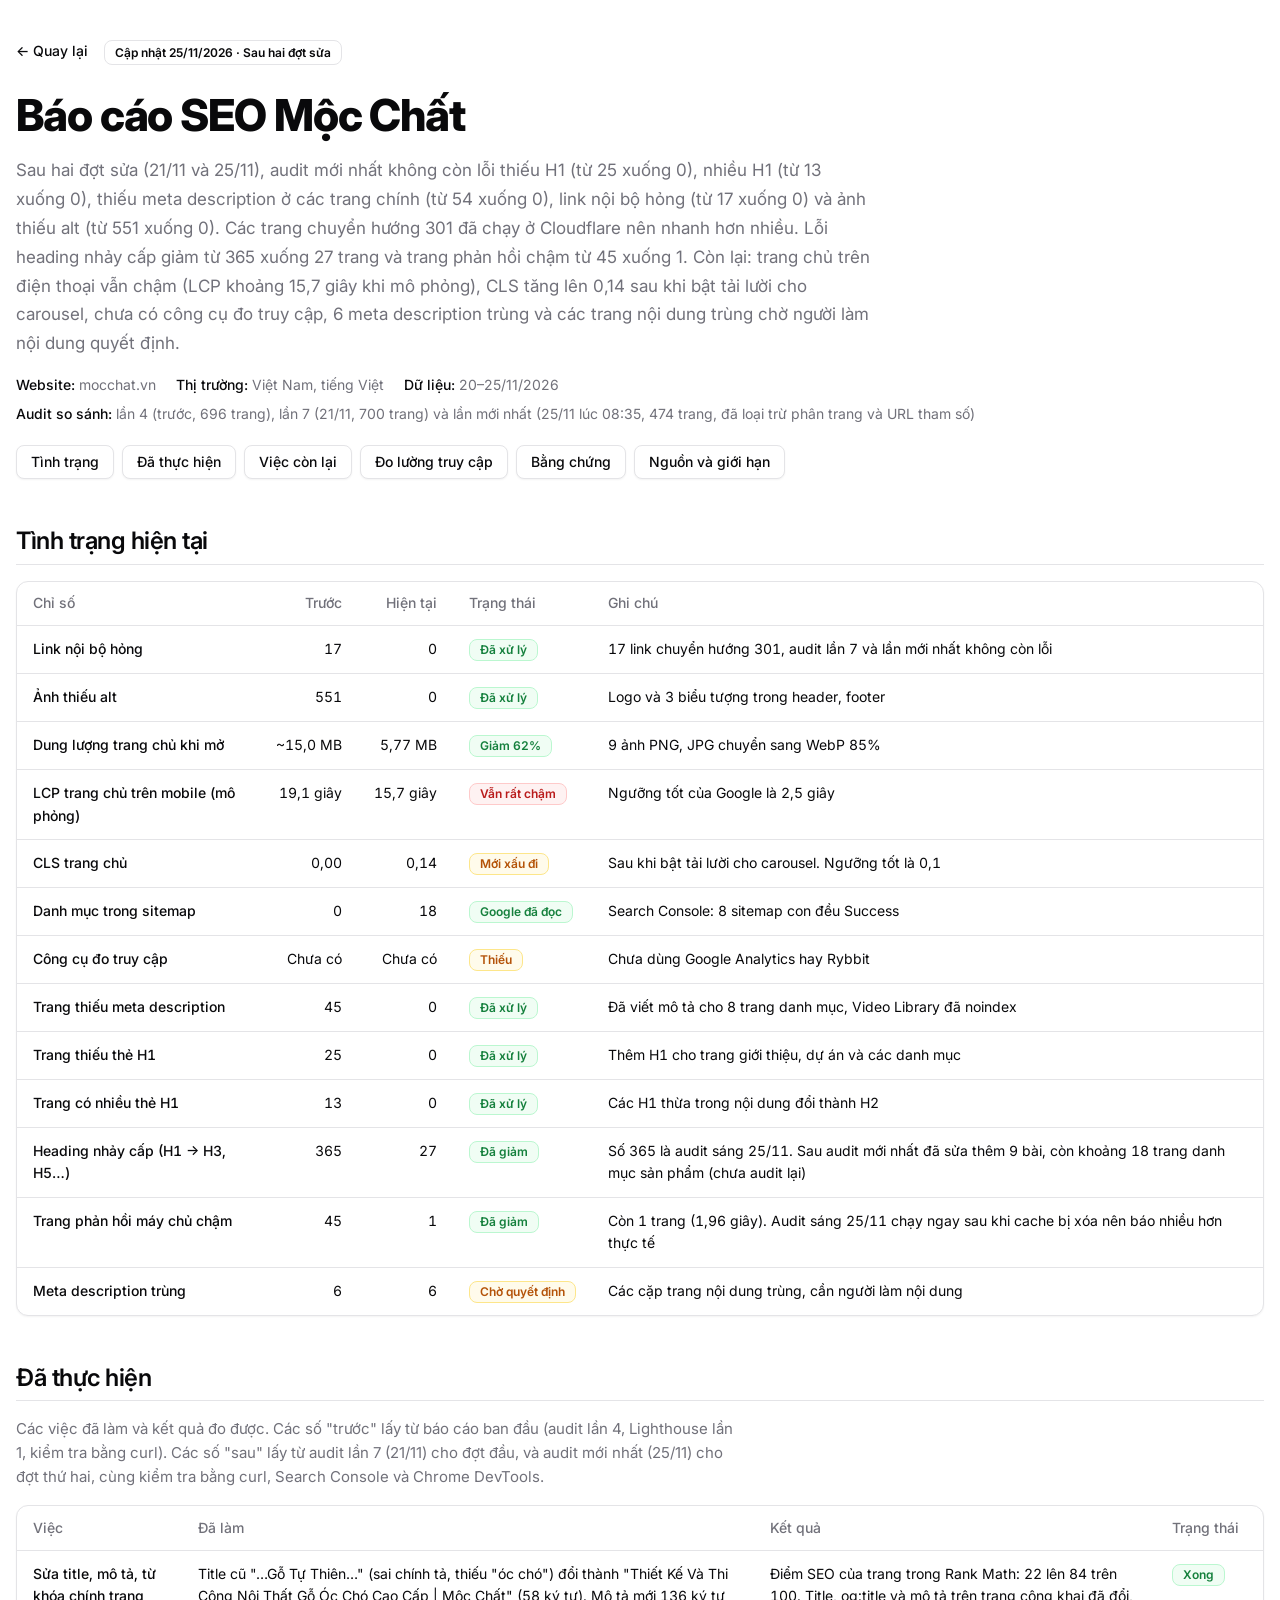
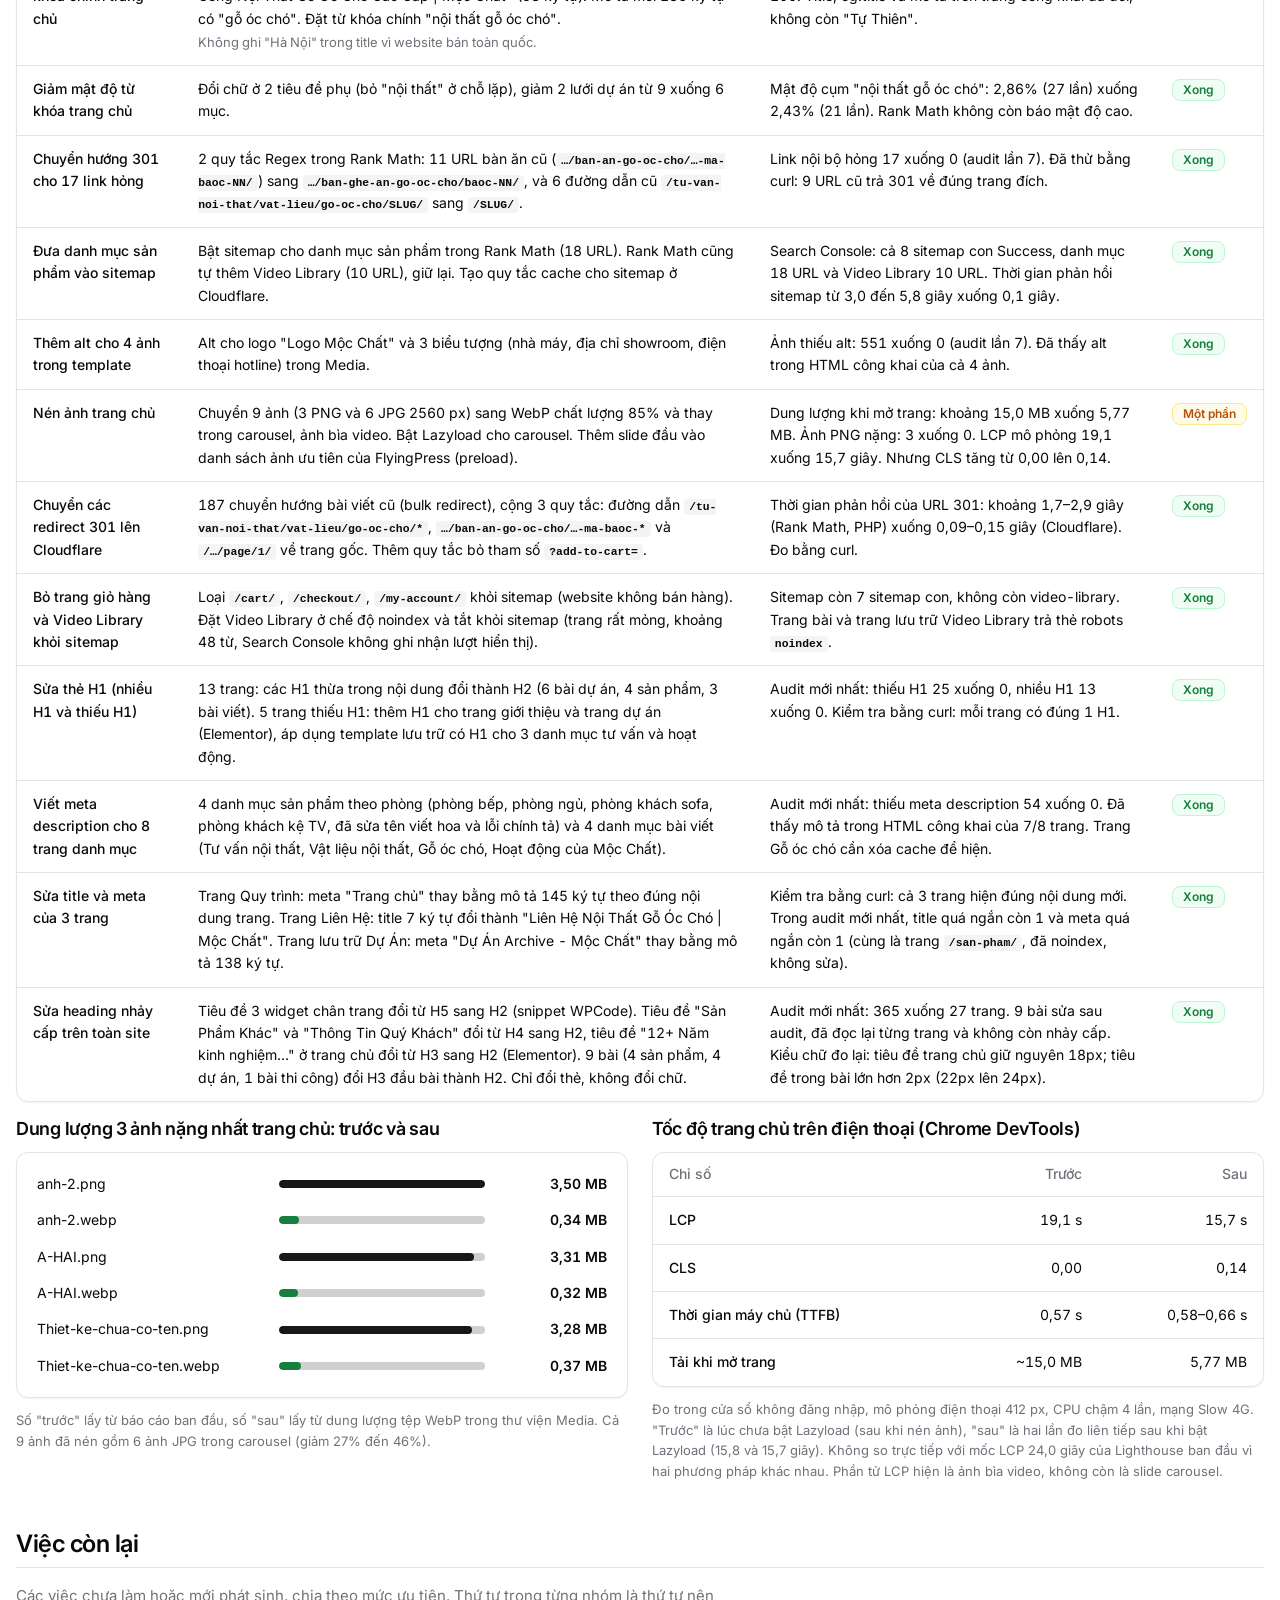
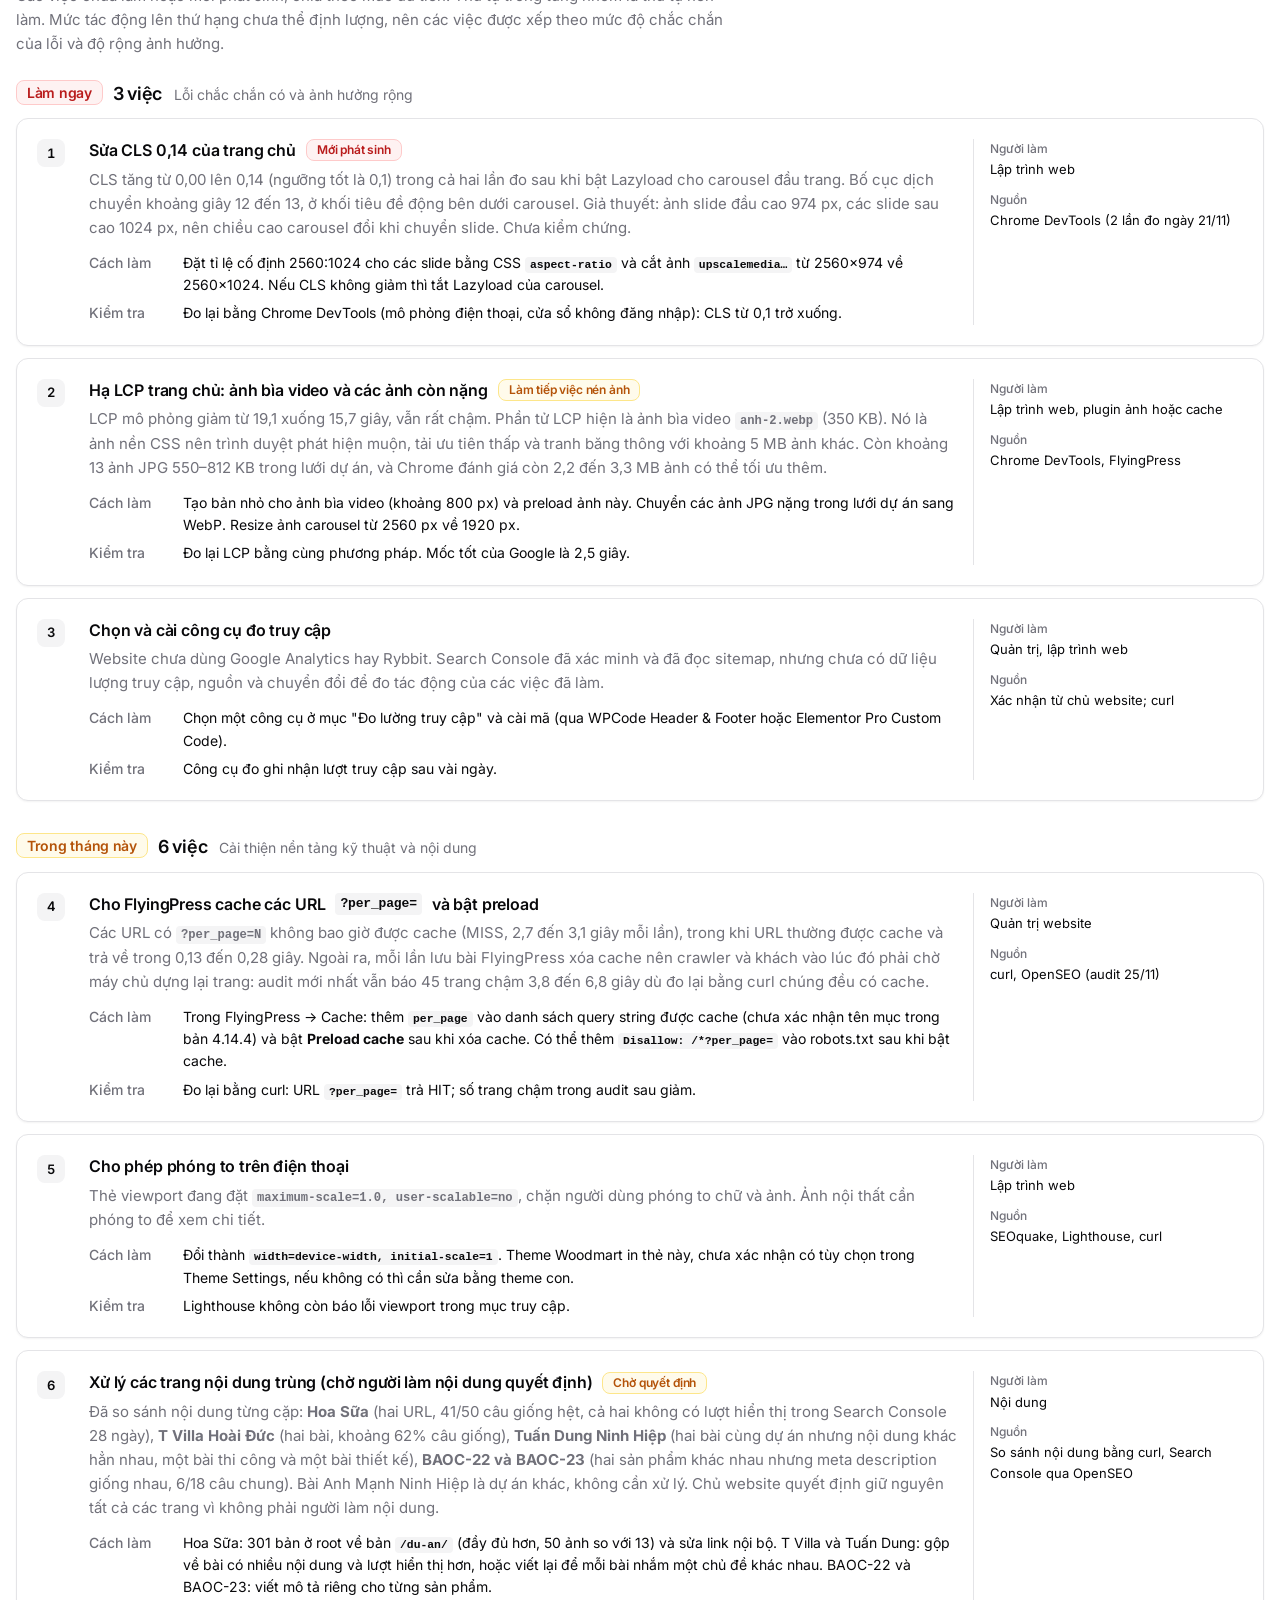
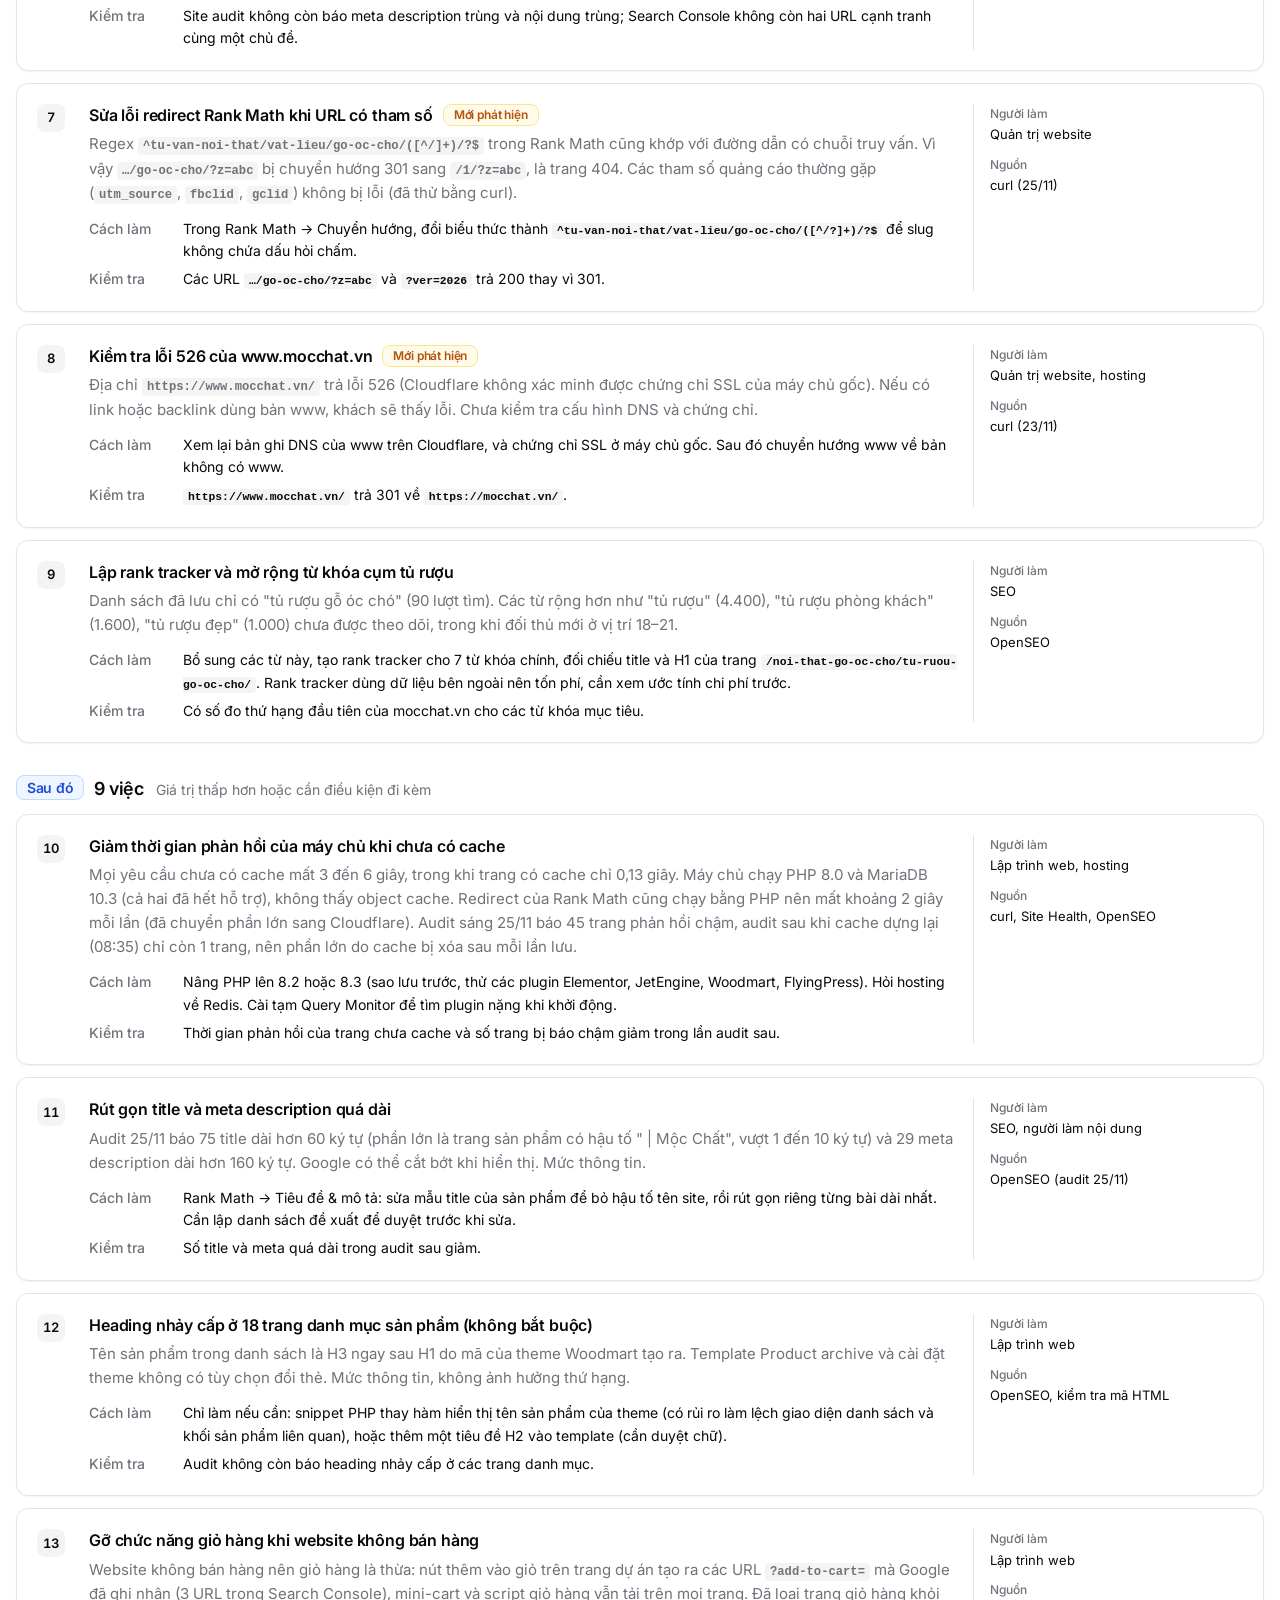
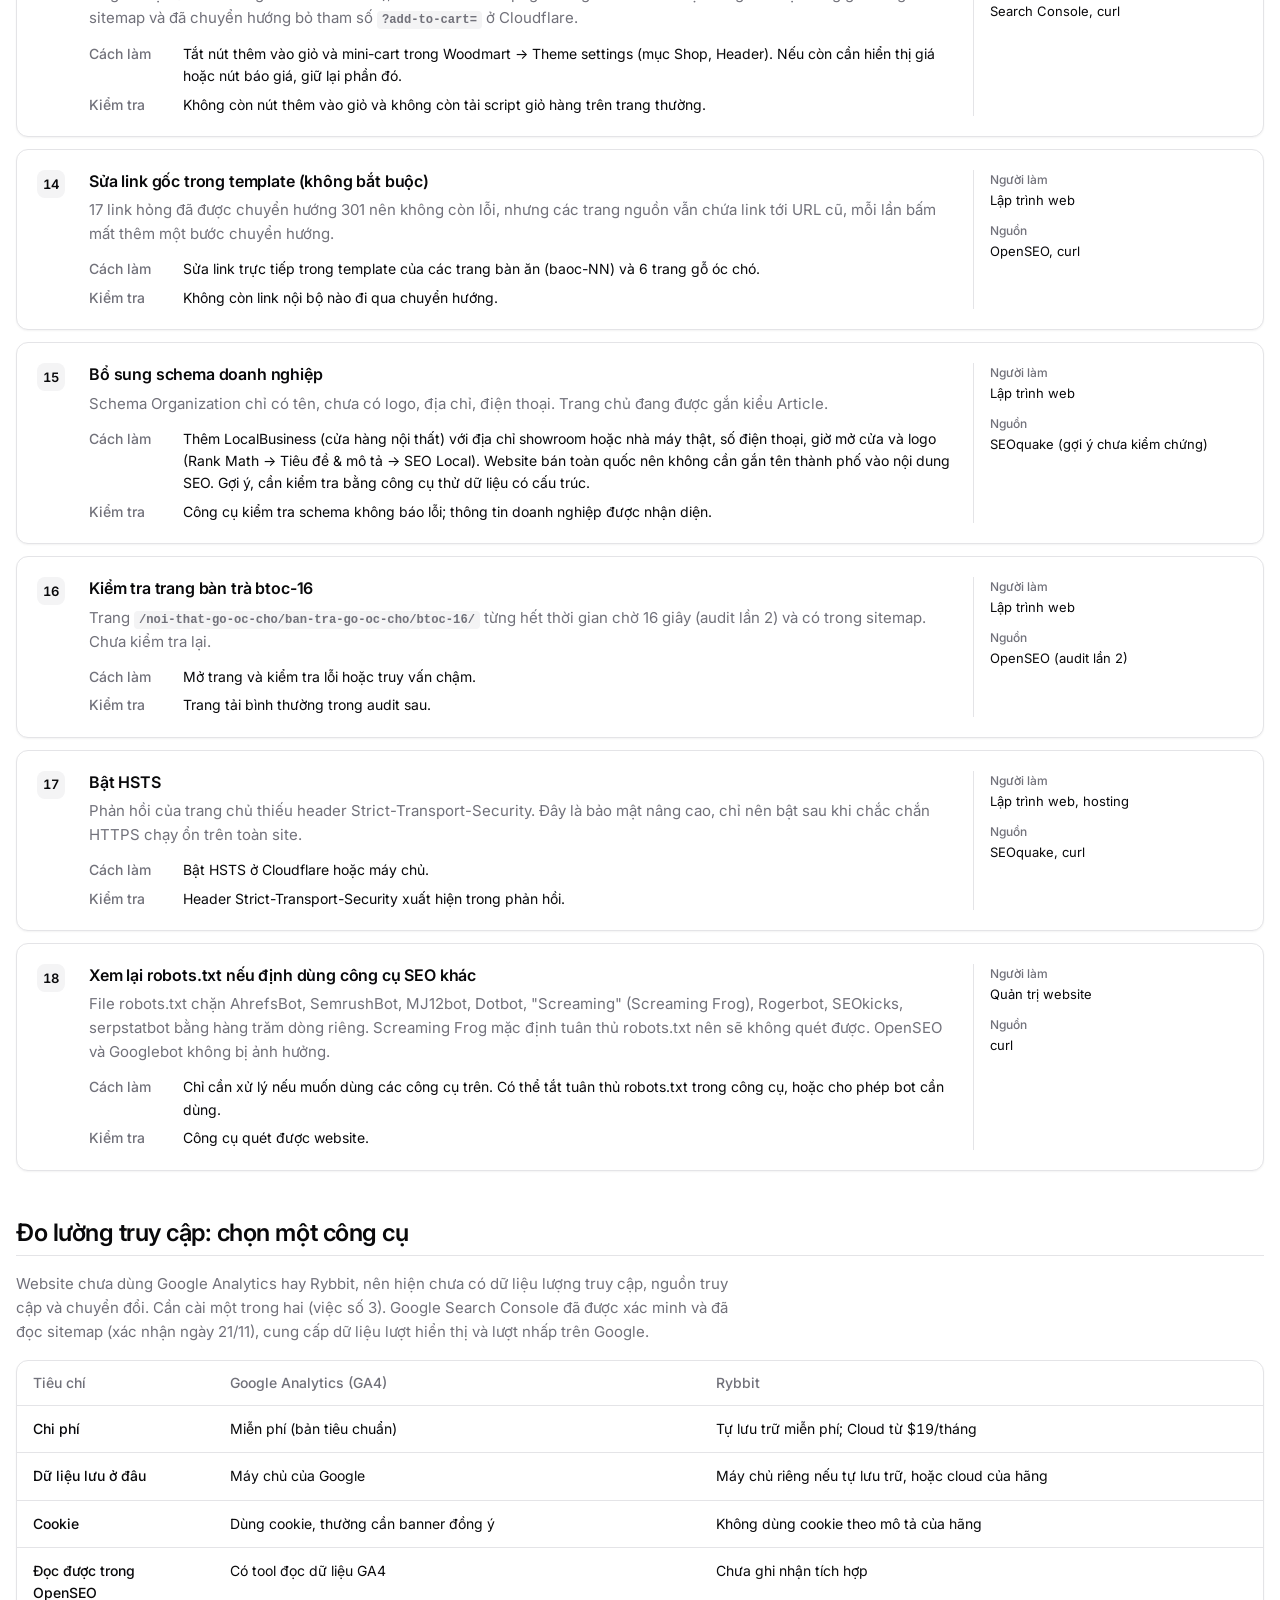
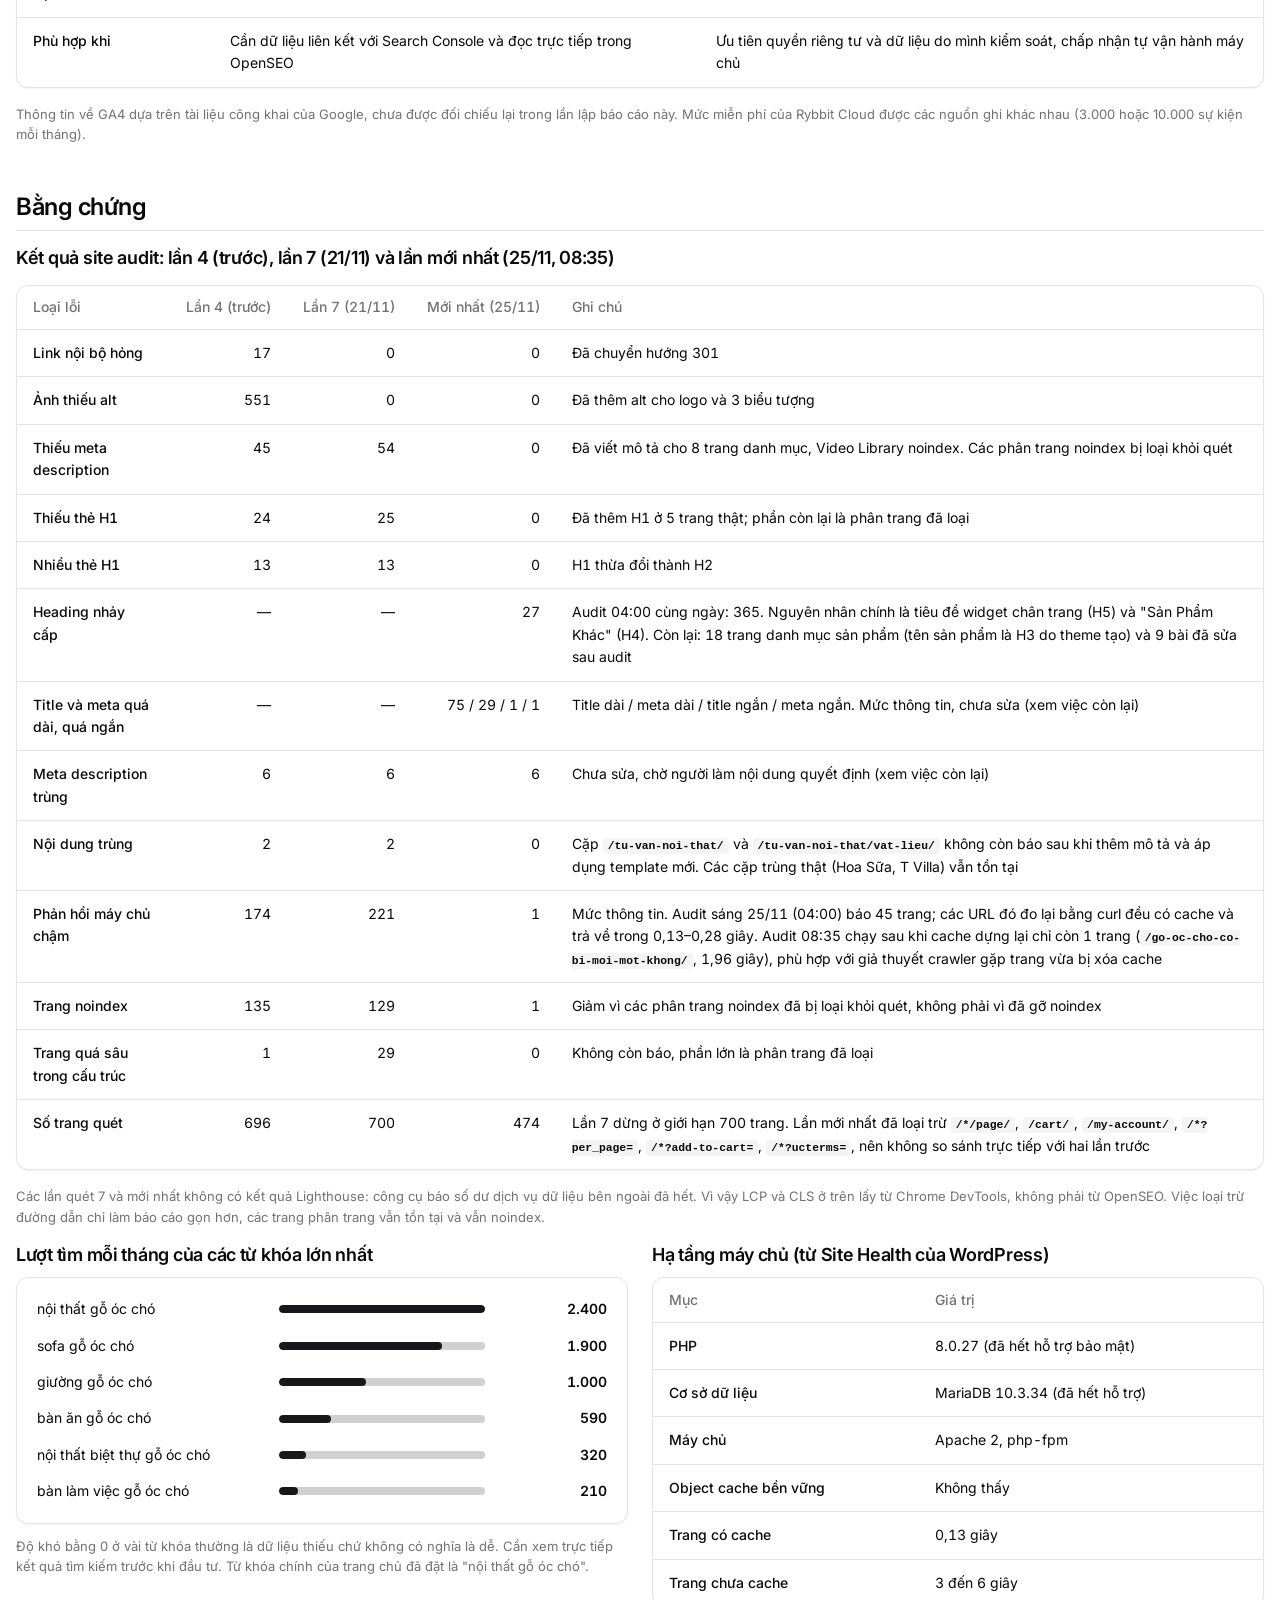
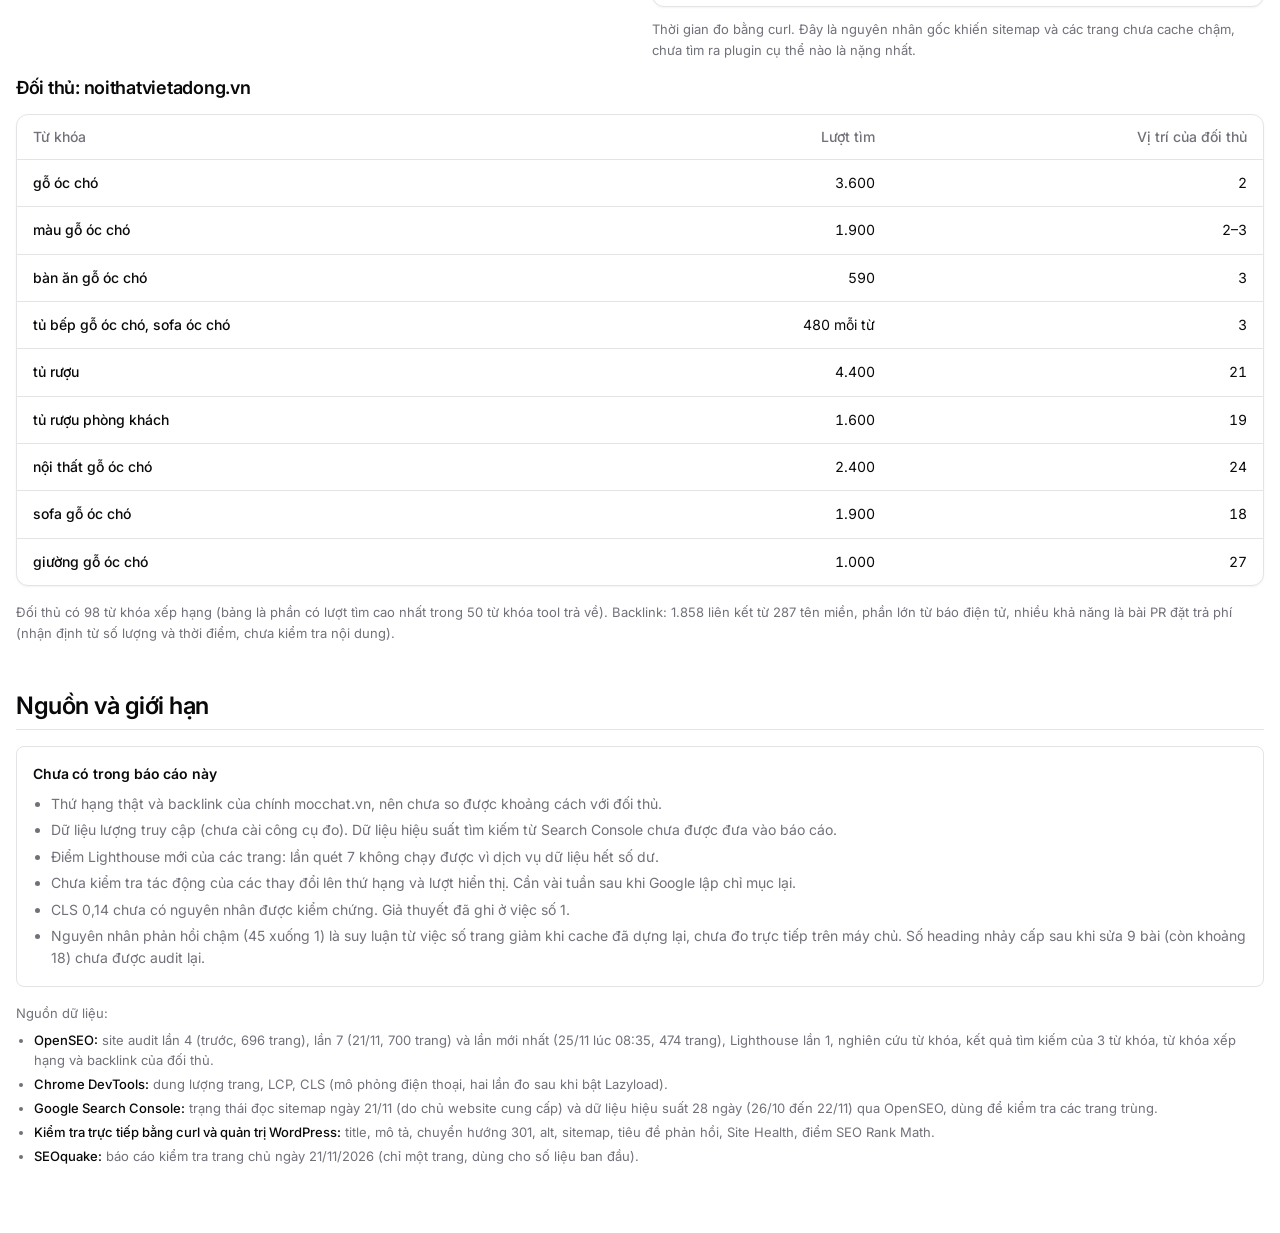
==== commit 7313647c: "fix: update SEO report with improvements on heading levels and response times" ====
--- a/mocchat-seo-report.html
+++ b/mocchat-seo-report.html
@@ -48,7 +48,7 @@
           H1 (từ 25 xuống 0), nhiều H1 (từ 13 xuống 0), thiếu meta description
           ở các trang chính (từ 54 xuống 0), link nội bộ hỏng (từ 17 xuống 0)
           và ảnh thiếu alt (từ 551 xuống 0). Các trang chuyển hướng 301 đã chạy
-          ở Cloudflare nên nhanh hơn nhiều. Còn lại: trang chủ trên điện thoại
+          ở Cloudflare nên nhanh hơn nhiều. Lỗi heading nhảy cấp giảm từ 365 xuống 27 trang và trang phản hồi chậm từ 45 xuống 1. Còn lại: trang chủ trên điện thoại
           vẫn chậm (LCP khoảng 15,7 giây khi mô phỏng), CLS tăng lên 0,14 sau
           khi bật tải lười cho carousel, chưa có công cụ đo truy cập, 6 meta
           description trùng và các trang nội dung trùng chờ người làm nội dung
@@ -60,8 +60,8 @@
           <span><b>Dữ liệu:</b> 20–25/11/2026</span>
           <span
             ><b>Audit so sánh:</b> lần 4 (trước, 696 trang), lần 7
-            (21/11, 700 trang) và lần mới nhất (25/11, 474 trang, đã loại
-            trừ phân trang và URL tham số)</span
+            (21/11, 700 trang) và lần mới nhất (25/11 lúc 08:35, 474 trang,
+            đã loại trừ phân trang và URL tham số)</span
           >
         </div>
         <nav class="jump" aria-label="Đi tới">
@@ -159,6 +159,20 @@
                 <td>Các H1 thừa trong nội dung đổi thành H2</td>
               </tr>
               <tr>
+                <th scope="row">Heading nhảy cấp (H1 → H3, H5…)</th>
+                <td class="n">365</td>
+                <td class="n">27</td>
+                <td><span class="st ok">Đã giảm</span></td>
+                <td>Số 365 là audit sáng 25/11. Sau audit mới nhất đã sửa thêm 9 bài, còn khoảng 18 trang danh mục sản phẩm (chưa audit lại)</td>
+              </tr>
+              <tr>
+                <th scope="row">Trang phản hồi máy chủ chậm</th>
+                <td class="n">45</td>
+                <td class="n">1</td>
+                <td><span class="st ok">Đã giảm</span></td>
+                <td>Còn 1 trang (1,96 giây). Audit sáng 25/11 chạy ngay sau khi cache bị xóa nên báo nhiều hơn thực tế</td>
+              </tr>
+              <tr>
                 <th scope="row">Meta description trùng</th>
                 <td class="n">6</td>
                 <td class="n">6</td>
@@ -333,6 +347,41 @@
                   Audit mới nhất: thiếu meta description 54 xuống 0. Đã thấy mô
                   tả trong HTML công khai của 7/8 trang. Trang Gỗ óc chó cần
                   xóa cache để hiện.
+                </td>
+                <td><span class="st ok">Xong</span></td>
+              </tr>
+              <tr>
+                <th scope="row">Sửa title và meta của 3 trang</th>
+                <td>
+                  Trang Quy trình: meta "Trang chủ" thay bằng mô tả 145 ký tự
+                  theo đúng nội dung trang. Trang Liên Hệ: title 7 ký tự đổi
+                  thành "Liên Hệ Nội Thất Gỗ Óc Chó | Mộc Chất". Trang lưu
+                  trữ Dự Án: meta "Dự Án Archive - Mộc Chất" thay bằng mô tả
+                  138 ký tự.
+                </td>
+                <td>
+                  Kiểm tra bằng curl: cả 3 trang hiện đúng nội dung mới.
+                  Trong audit mới nhất, title quá ngắn còn 1 và meta quá ngắn
+                  còn 1 (cùng là trang <code>/san-pham/</code>, đã noindex,
+                  không sửa).
+                </td>
+                <td><span class="st ok">Xong</span></td>
+              </tr>
+              <tr>
+                <th scope="row">Sửa heading nhảy cấp trên toàn site</th>
+                <td>
+                  Tiêu đề 3 widget chân trang đổi từ H5 sang H2 (snippet
+                  WPCode). Tiêu đề "Sản Phẩm Khác" và "Thông Tin Quý Khách"
+                  đổi từ H4 sang H2, tiêu đề "12+ Năm kinh nghiệm…" ở trang
+                  chủ đổi từ H3 sang H2 (Elementor). 9 bài (4 sản phẩm, 4 dự
+                  án, 1 bài thi công) đổi H3 đầu bài thành H2. Chỉ đổi thẻ,
+                  không đổi chữ.
+                </td>
+                <td>
+                  Audit mới nhất: 365 xuống 27 trang. 9 bài sửa sau audit, đã
+                  đọc lại từng trang và không còn nhảy cấp. Kiểu chữ đo lại:
+                  tiêu đề trang chủ giữ nguyên 18px; tiêu đề trong bài lớn hơn
+                  2px (22px lên 24px).
                 </td>
                 <td><span class="st ok">Xong</span></td>
               </tr>
@@ -531,7 +580,7 @@
 
         <h3>
           Kết quả site audit: lần 4 (trước), lần 7 (21/11) và lần mới nhất
-          (25/11)
+          (25/11, 08:35)
         </h3>
         <div class="tablebox">
           <table style="min-width: 760px">
@@ -584,6 +633,28 @@
                 <td>H1 thừa đổi thành H2</td>
               </tr>
               <tr>
+                <th scope="row">Heading nhảy cấp</th>
+                <td class="n">—</td>
+                <td class="n">—</td>
+                <td class="n">27</td>
+                <td>
+                  Audit 04:00 cùng ngày: 365. Nguyên nhân chính là tiêu đề
+                  widget chân trang (H5) và "Sản Phẩm Khác" (H4). Còn lại: 18
+                  trang danh mục sản phẩm (tên sản phẩm là H3 do theme tạo) và
+                  9 bài đã sửa sau audit
+                </td>
+              </tr>
+              <tr>
+                <th scope="row">Title và meta quá dài, quá ngắn</th>
+                <td class="n">—</td>
+                <td class="n">—</td>
+                <td class="n">75 / 29 / 1 / 1</td>
+                <td>
+                  Title dài / meta dài / title ngắn / meta ngắn. Mức thông tin,
+                  chưa sửa (xem việc còn lại)
+                </td>
+              </tr>
+              <tr>
                 <th scope="row">Meta description trùng</th>
                 <td class="n">6</td>
                 <td class="n">6</td>
@@ -608,12 +679,14 @@
                 <th scope="row">Phản hồi máy chủ chậm</th>
                 <td class="n">174</td>
                 <td class="n">221</td>
-                <td class="n">45</td>
-                <td>
-                  Mức thông tin. Giảm nhờ loại phân trang và tham số khỏi quét.
-                  Trang bị báo chậm lần này đo lại bằng curl đều có cache và trả
-                  về trong 0,13–0,28 giây. Nhiều khả năng crawler vào lúc cache
-                  vừa bị xóa sau khi lưu bài
+                <td class="n">1</td>
+                <td>
+                  Mức thông tin. Audit sáng 25/11 (04:00) báo 45 trang; các
+                  URL đó đo lại bằng curl đều có cache và trả về trong
+                  0,13–0,28 giây. Audit 08:35 chạy sau khi cache dựng lại chỉ
+                  còn 1 trang (<code>/go-oc-cho-co-bi-moi-mot-khong/</code>,
+                  1,96 giây), phù hợp với giả thuyết crawler gặp trang vừa bị
+                  xóa cache
                 </td>
               </tr>
               <tr>
@@ -864,9 +937,10 @@
               việc số 1.
             </li>
             <li>
-              Phần "phản hồi chậm" của audit mới nhất chưa kiểm chứng hết: chỉ
-              đo lại bằng curl một số URL, kết luận cache vừa bị xóa là suy
-              luận.
+              Nguyên nhân phản hồi chậm (45 xuống 1) là suy luận từ việc số
+              trang giảm khi cache đã dựng lại, chưa đo trực tiếp trên máy chủ.
+              Số heading nhảy cấp sau khi sửa 9 bài (còn khoảng 18) chưa được
+              audit lại.
             </li>
           </ul>
         </div>
@@ -875,7 +949,7 @@
           <ul>
             <li>
               <b>OpenSEO:</b> site audit lần 4 (trước, 696 trang), lần 7
-              (21/11, 700 trang) và lần mới nhất (25/11, 474 trang), Lighthouse lần 1, nghiên cứu từ khóa, kết quả tìm kiếm
+              (21/11, 700 trang) và lần mới nhất (25/11 lúc 08:35, 474 trang), Lighthouse lần 1, nghiên cứu từ khóa, kết quả tìm kiếm
               của 3 từ khóa, từ khóa xếp hạng và backlink của đối thủ.
             </li>
             <li>
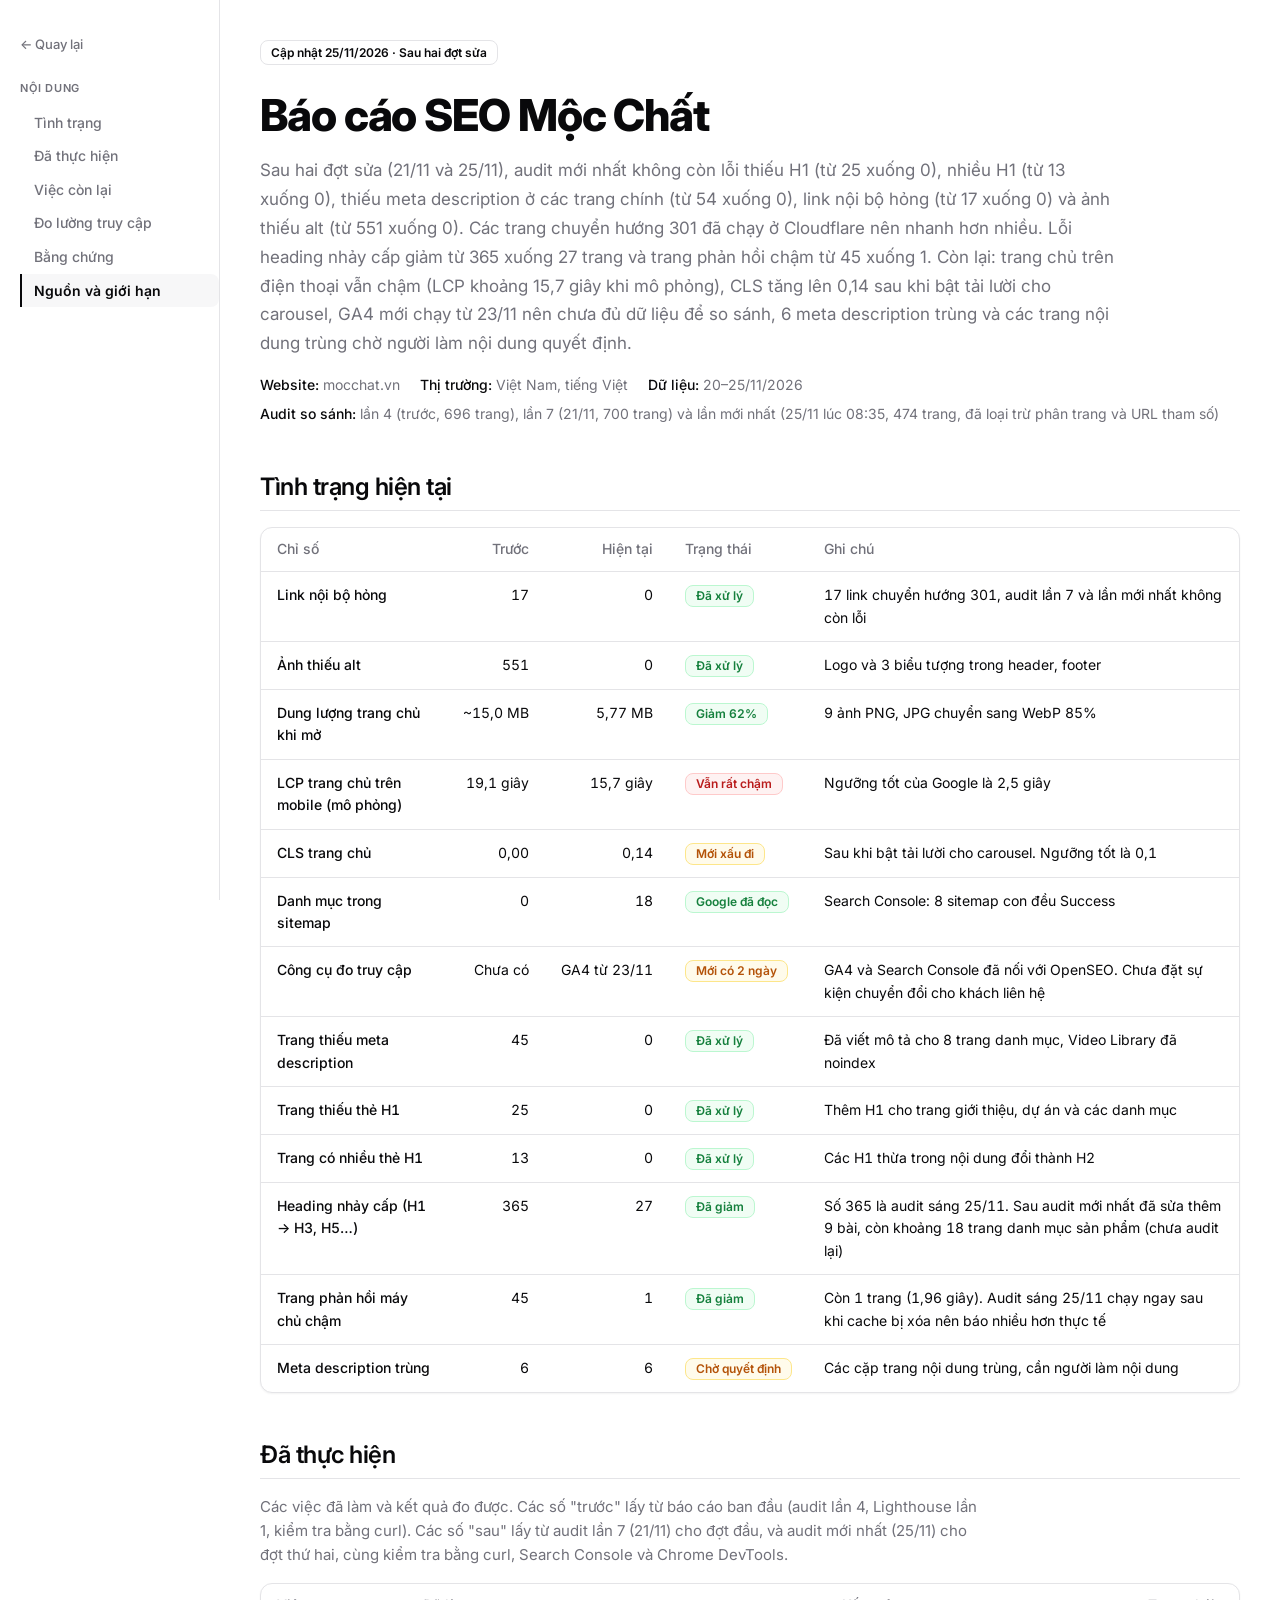
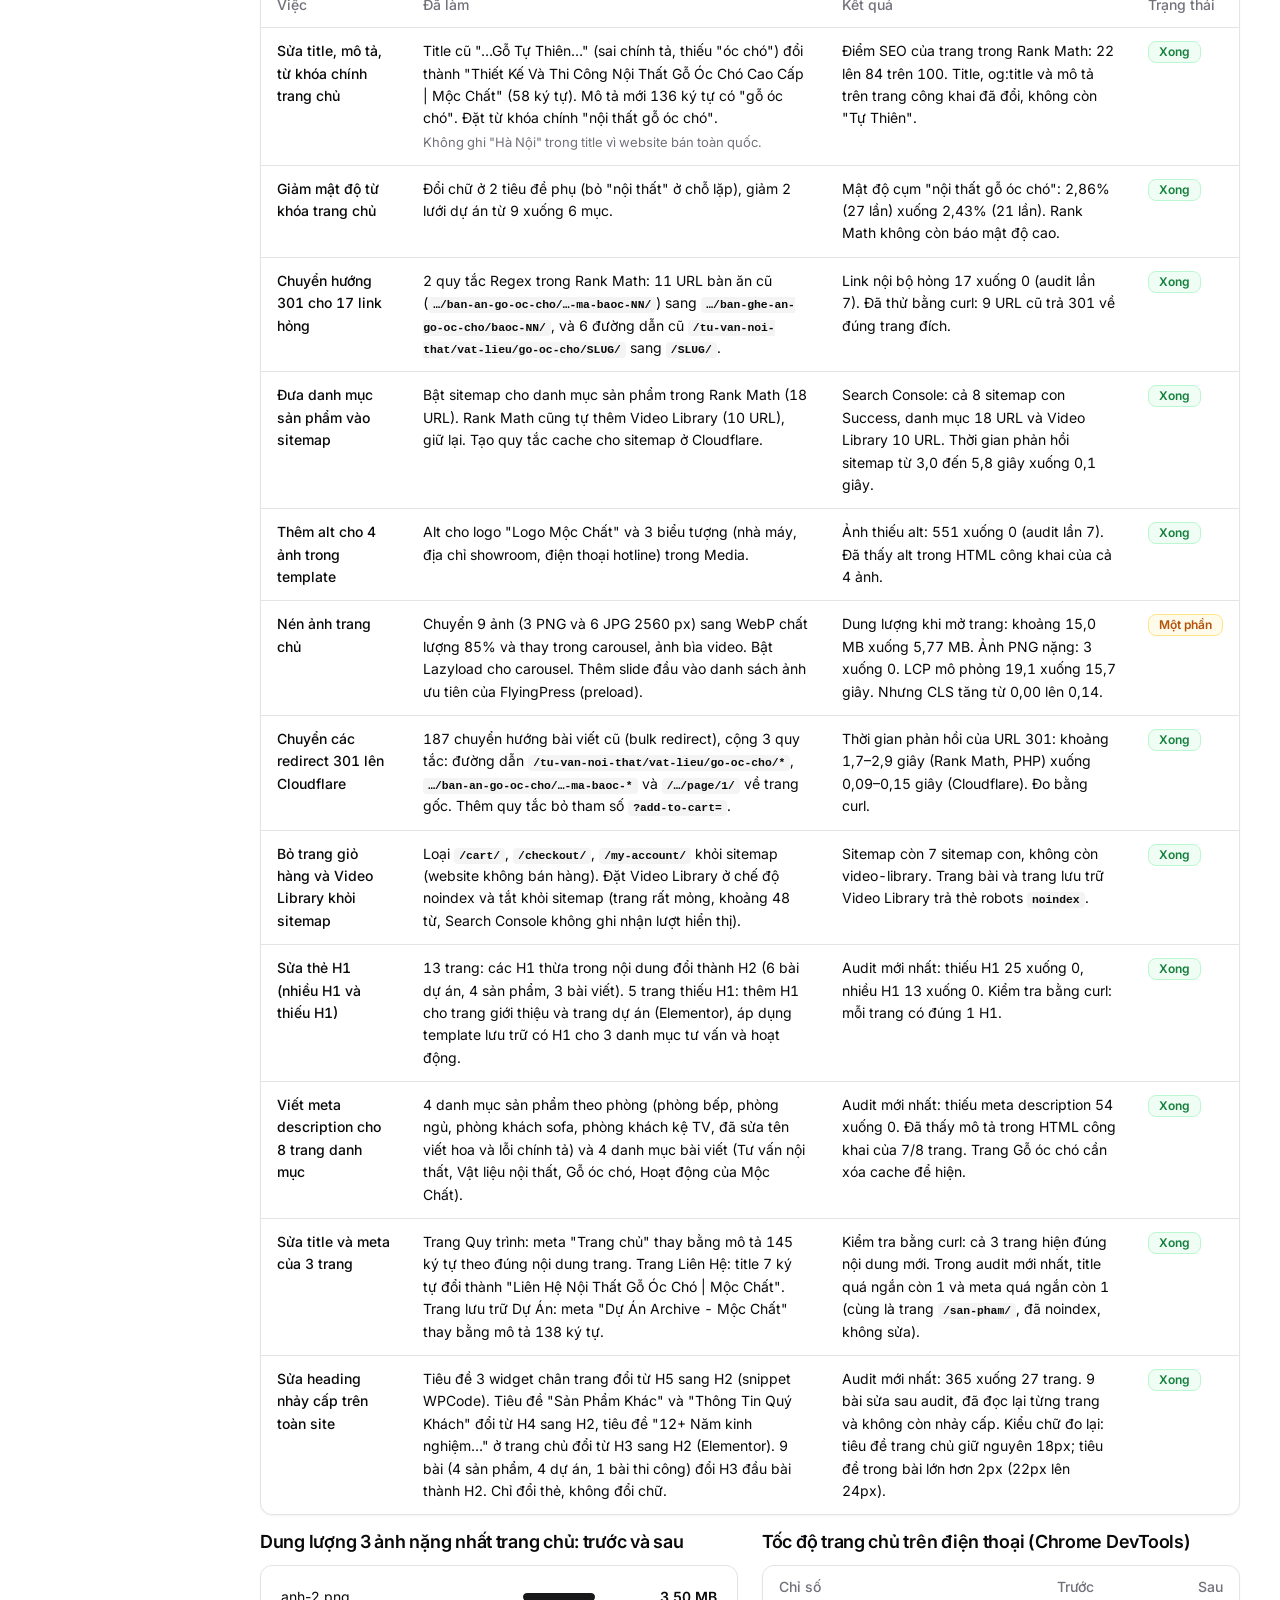
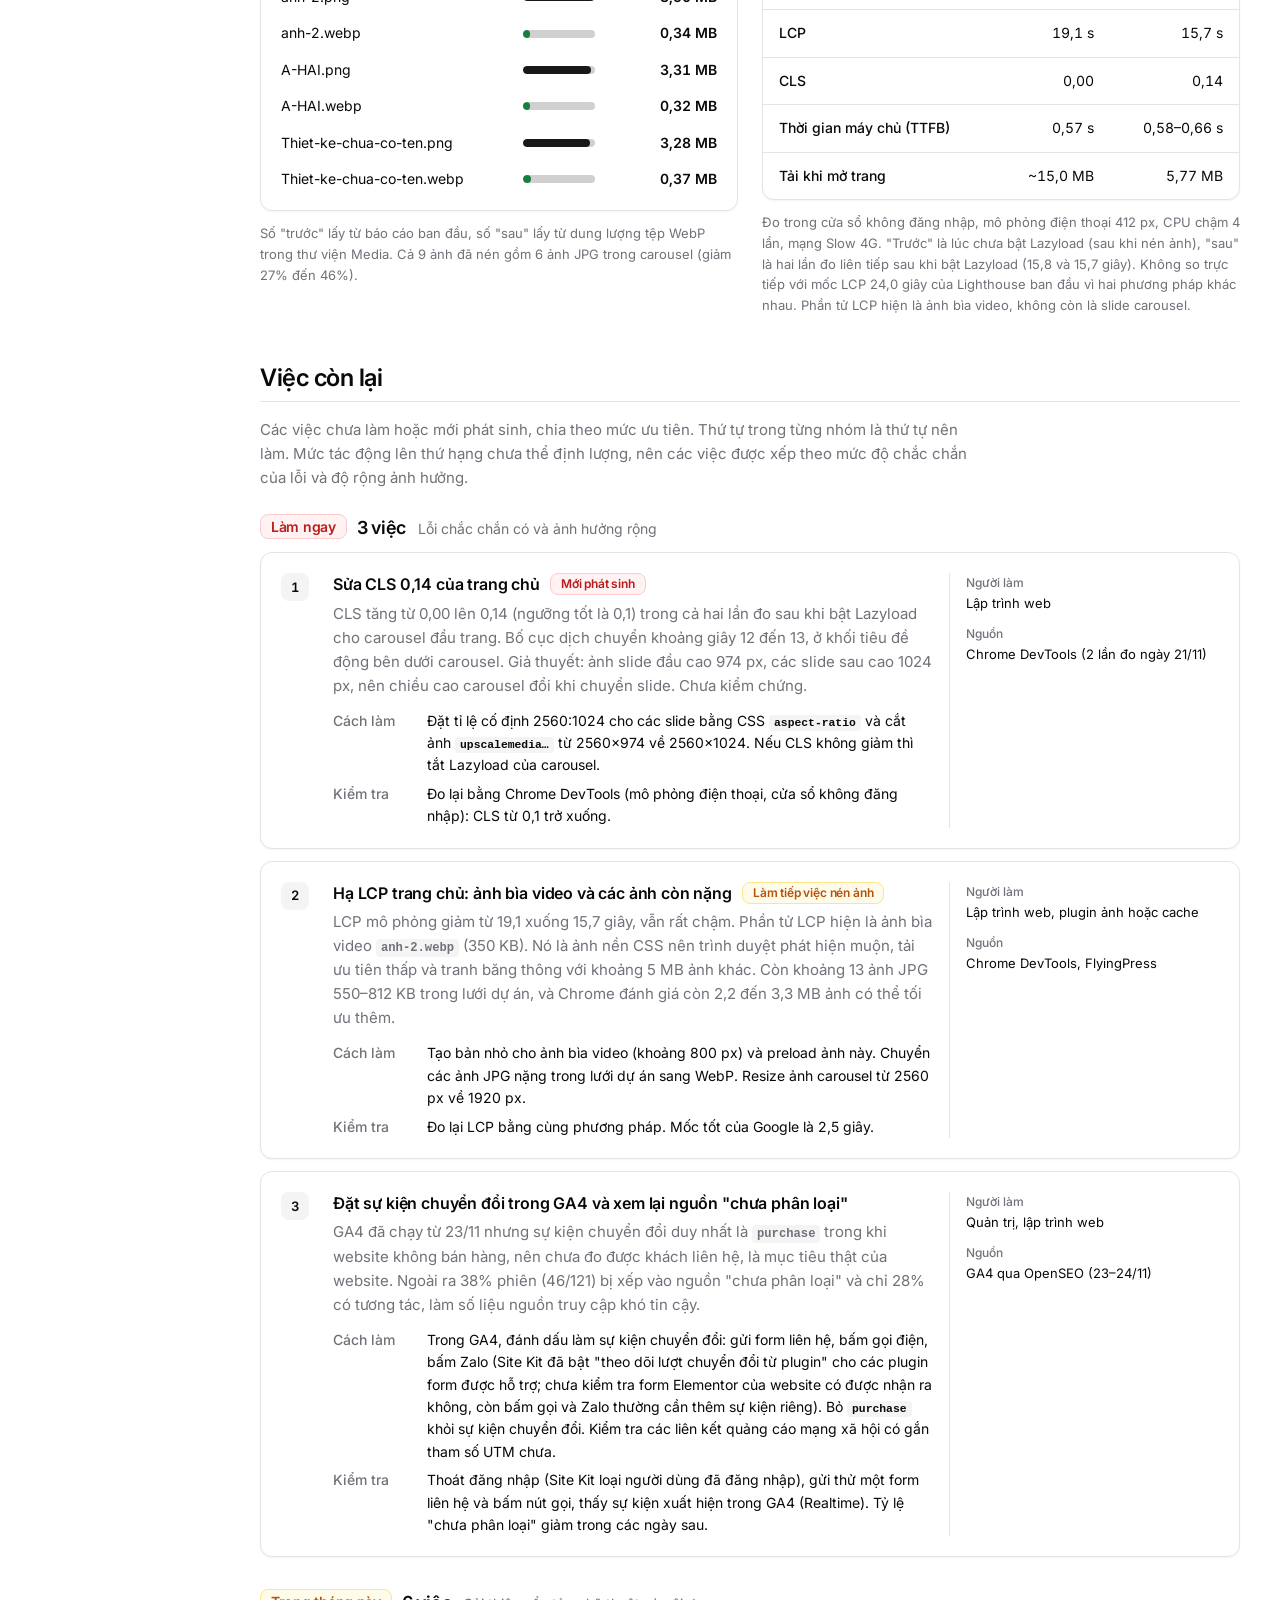
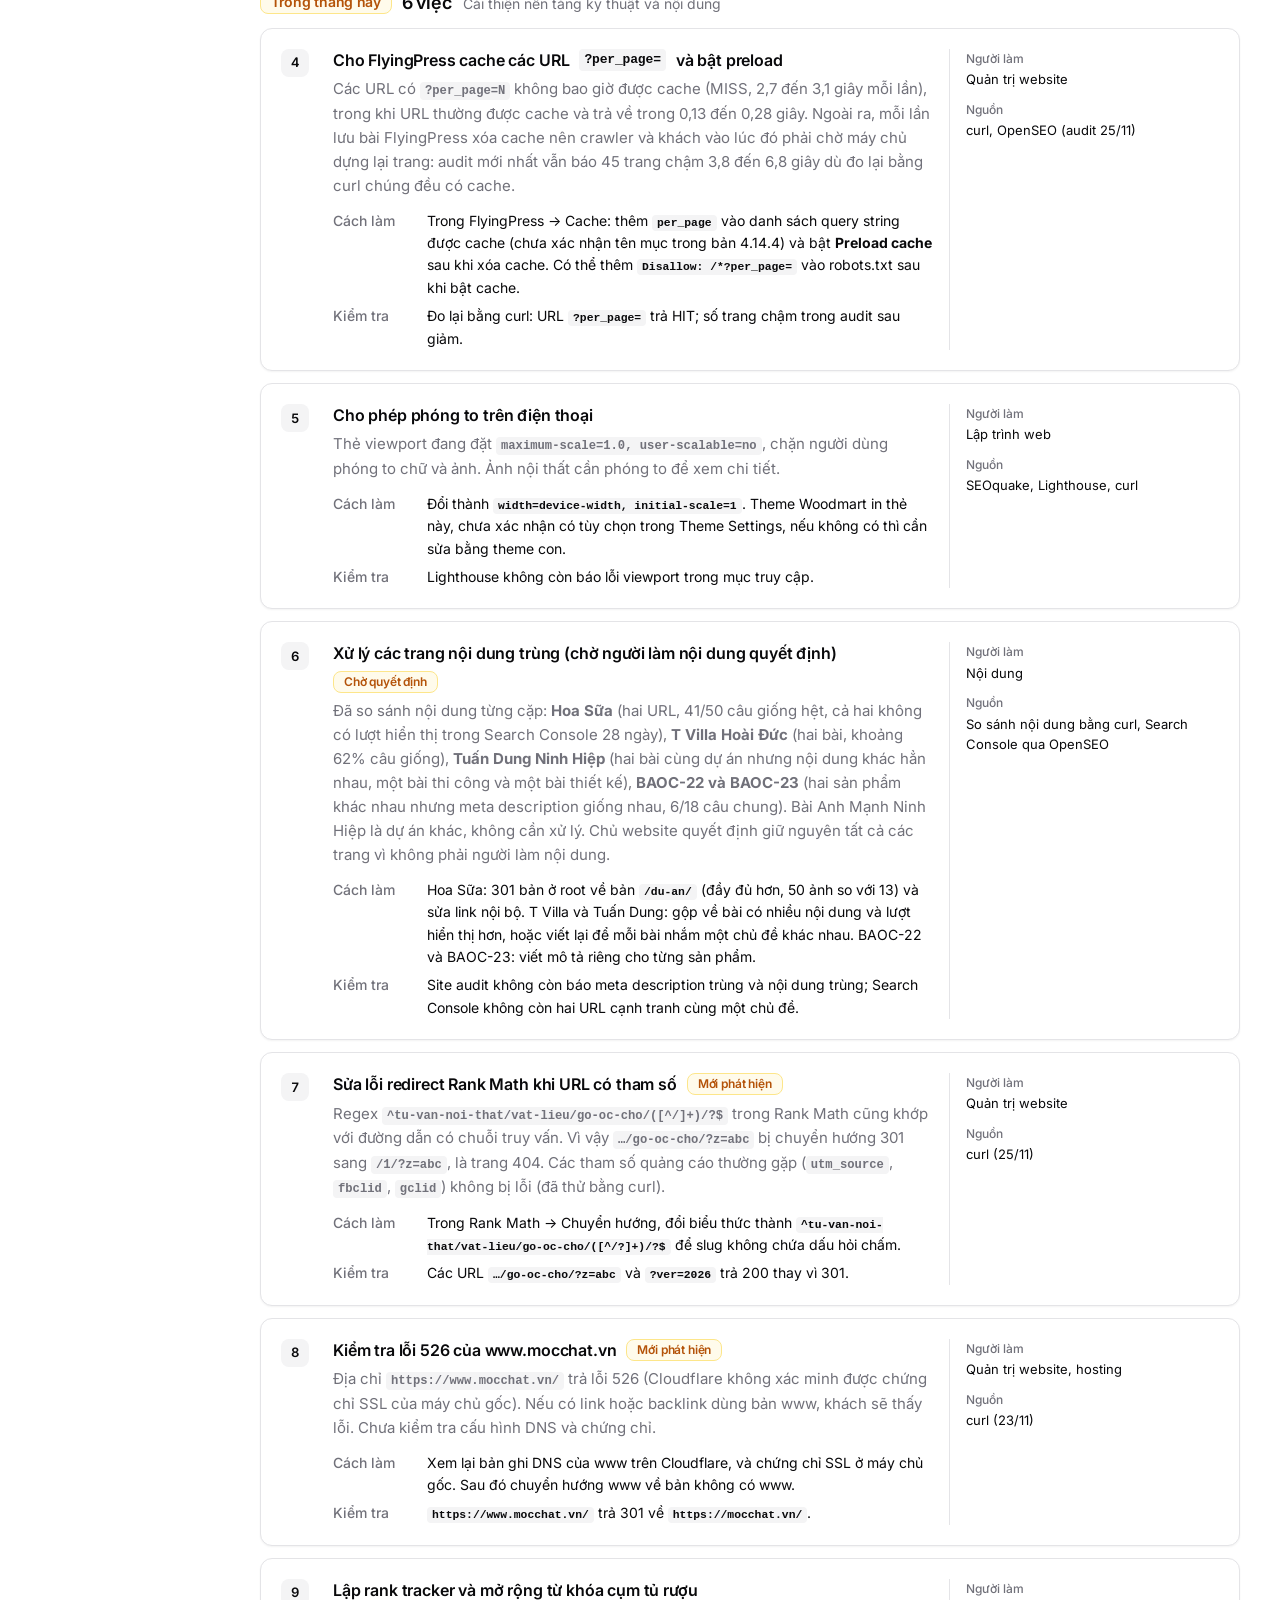
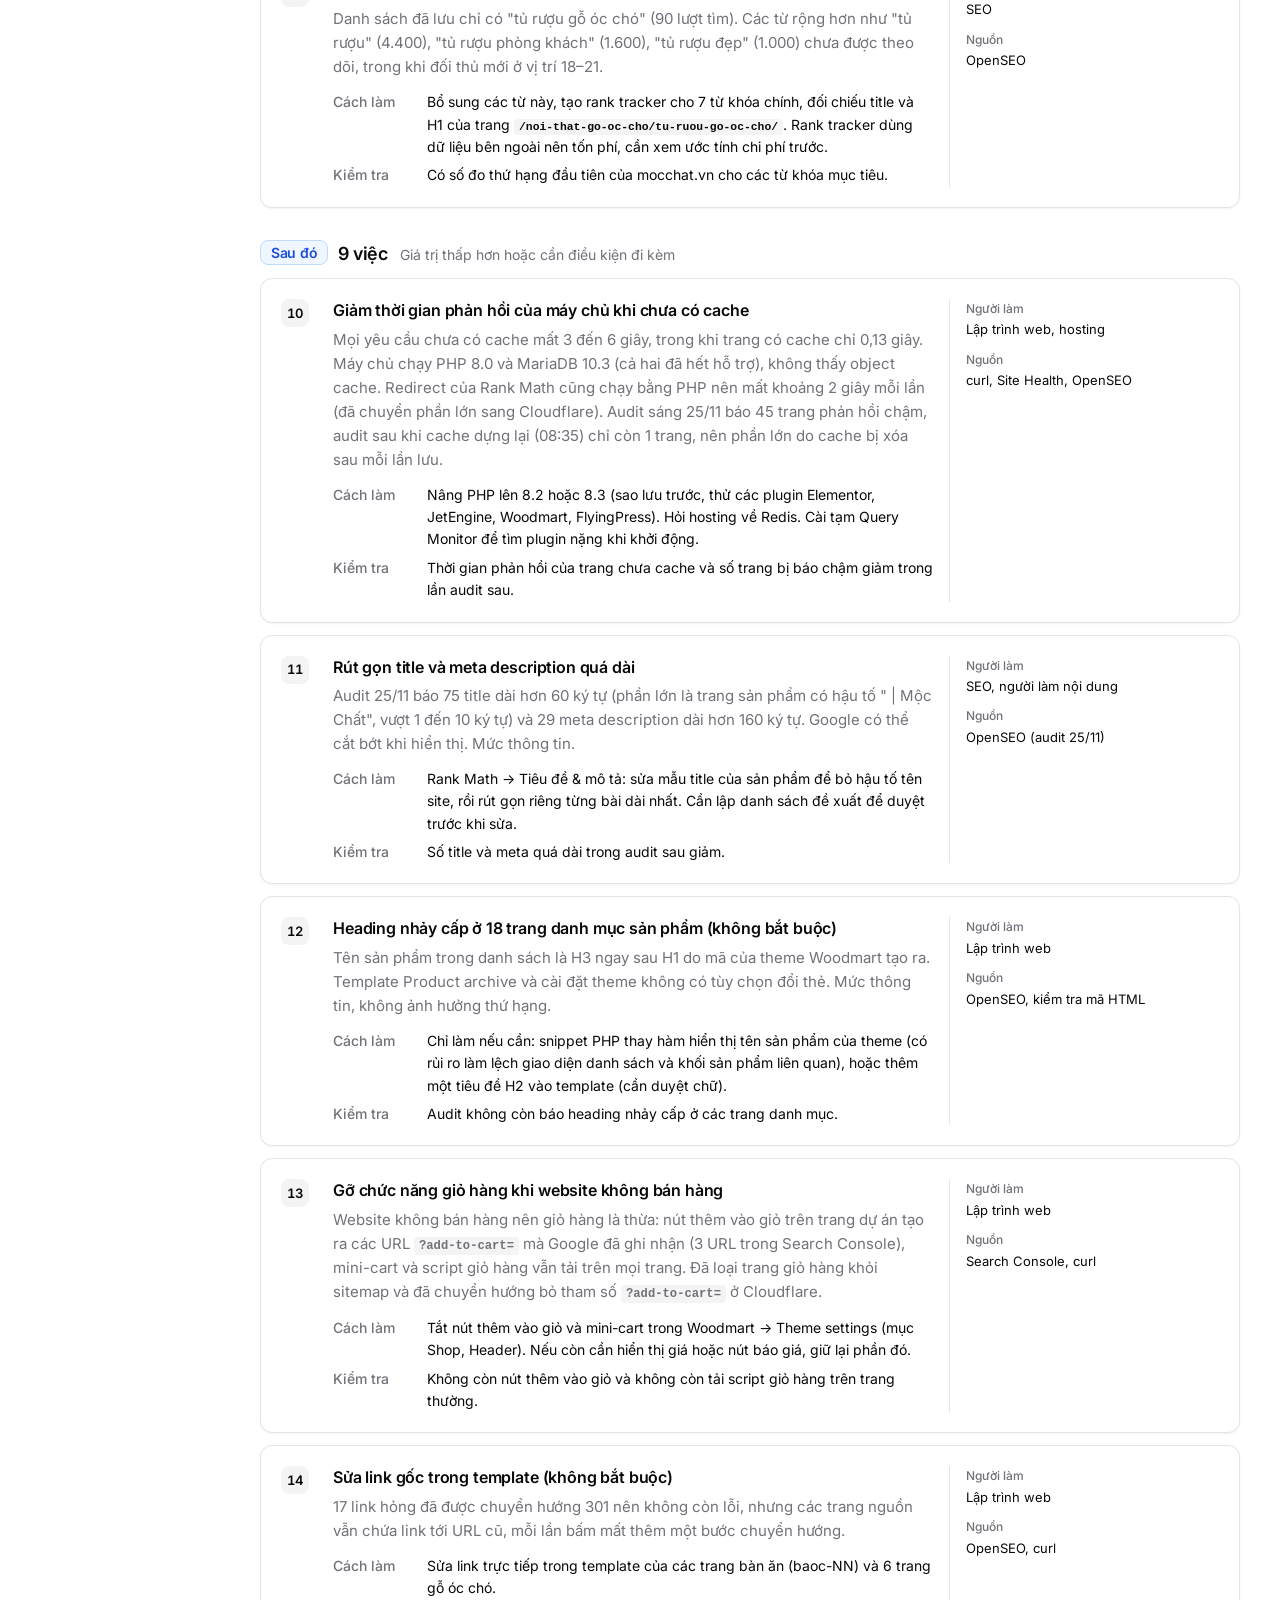
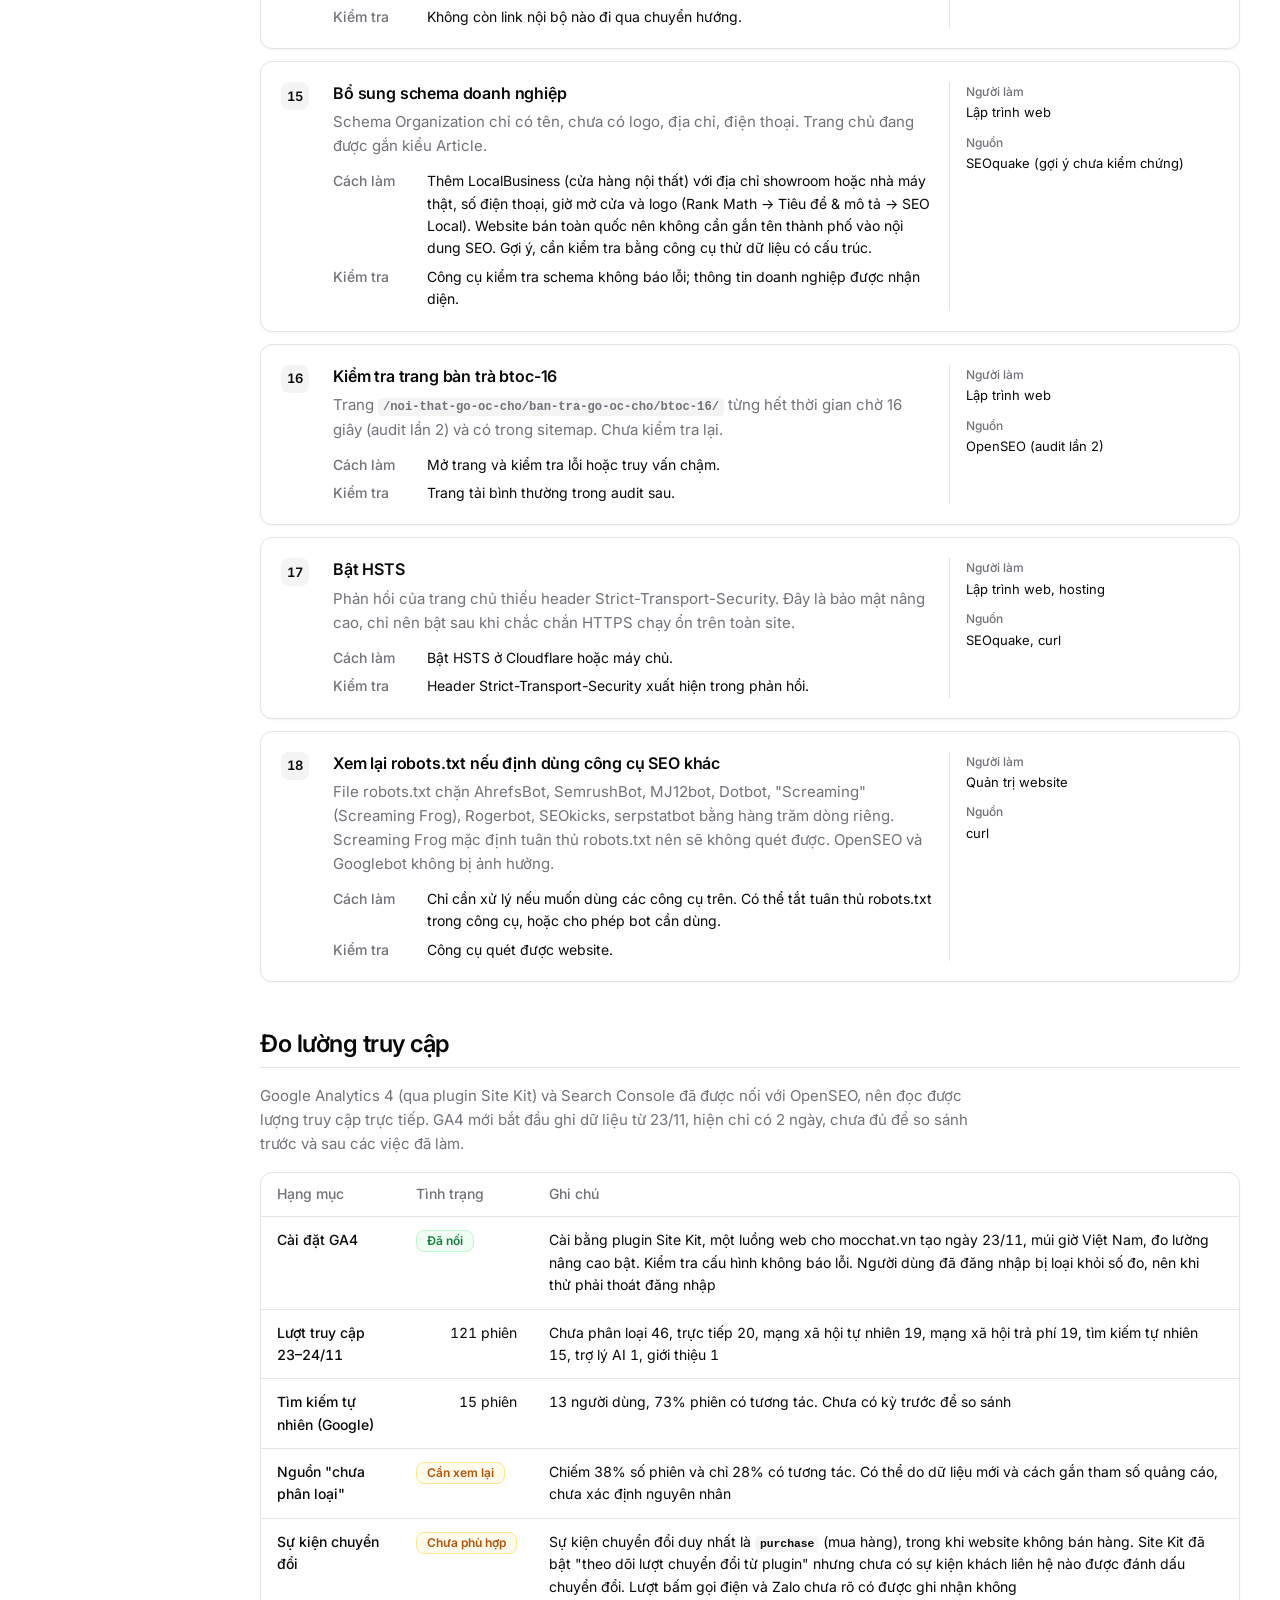
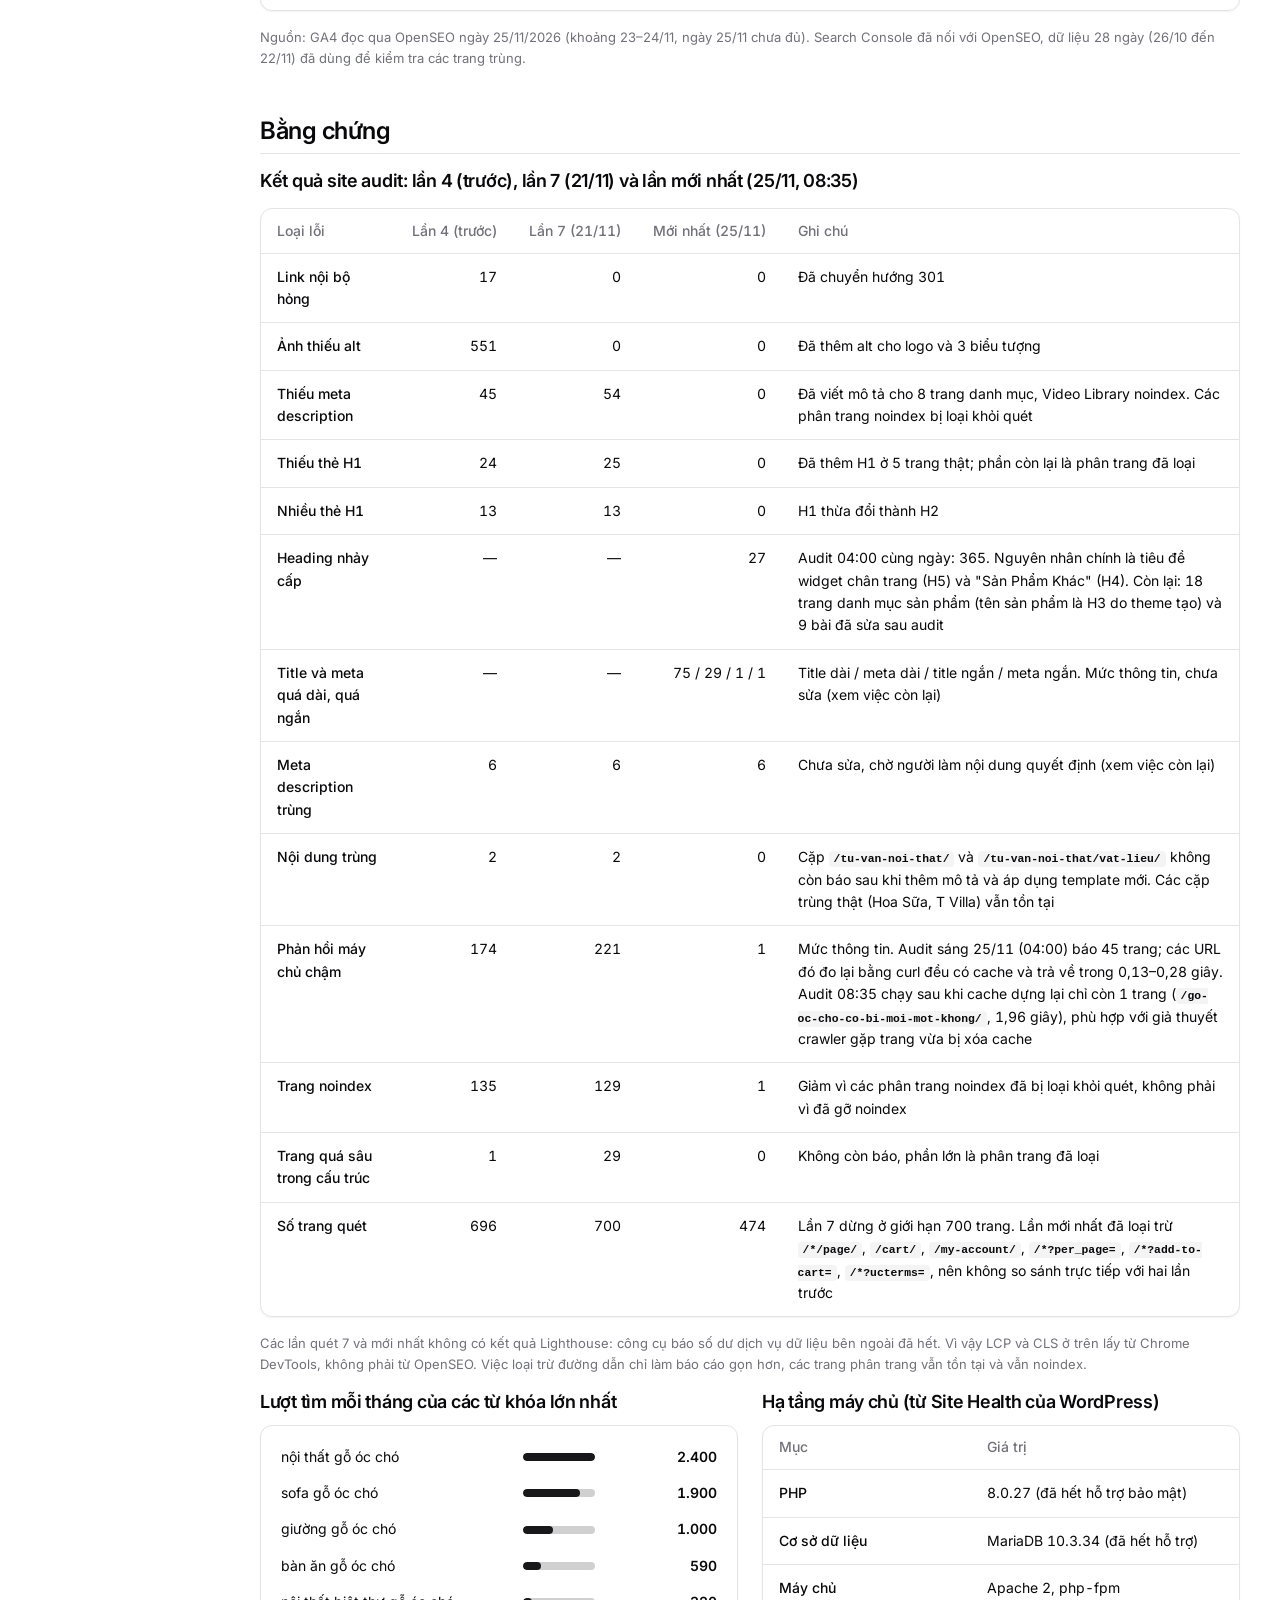
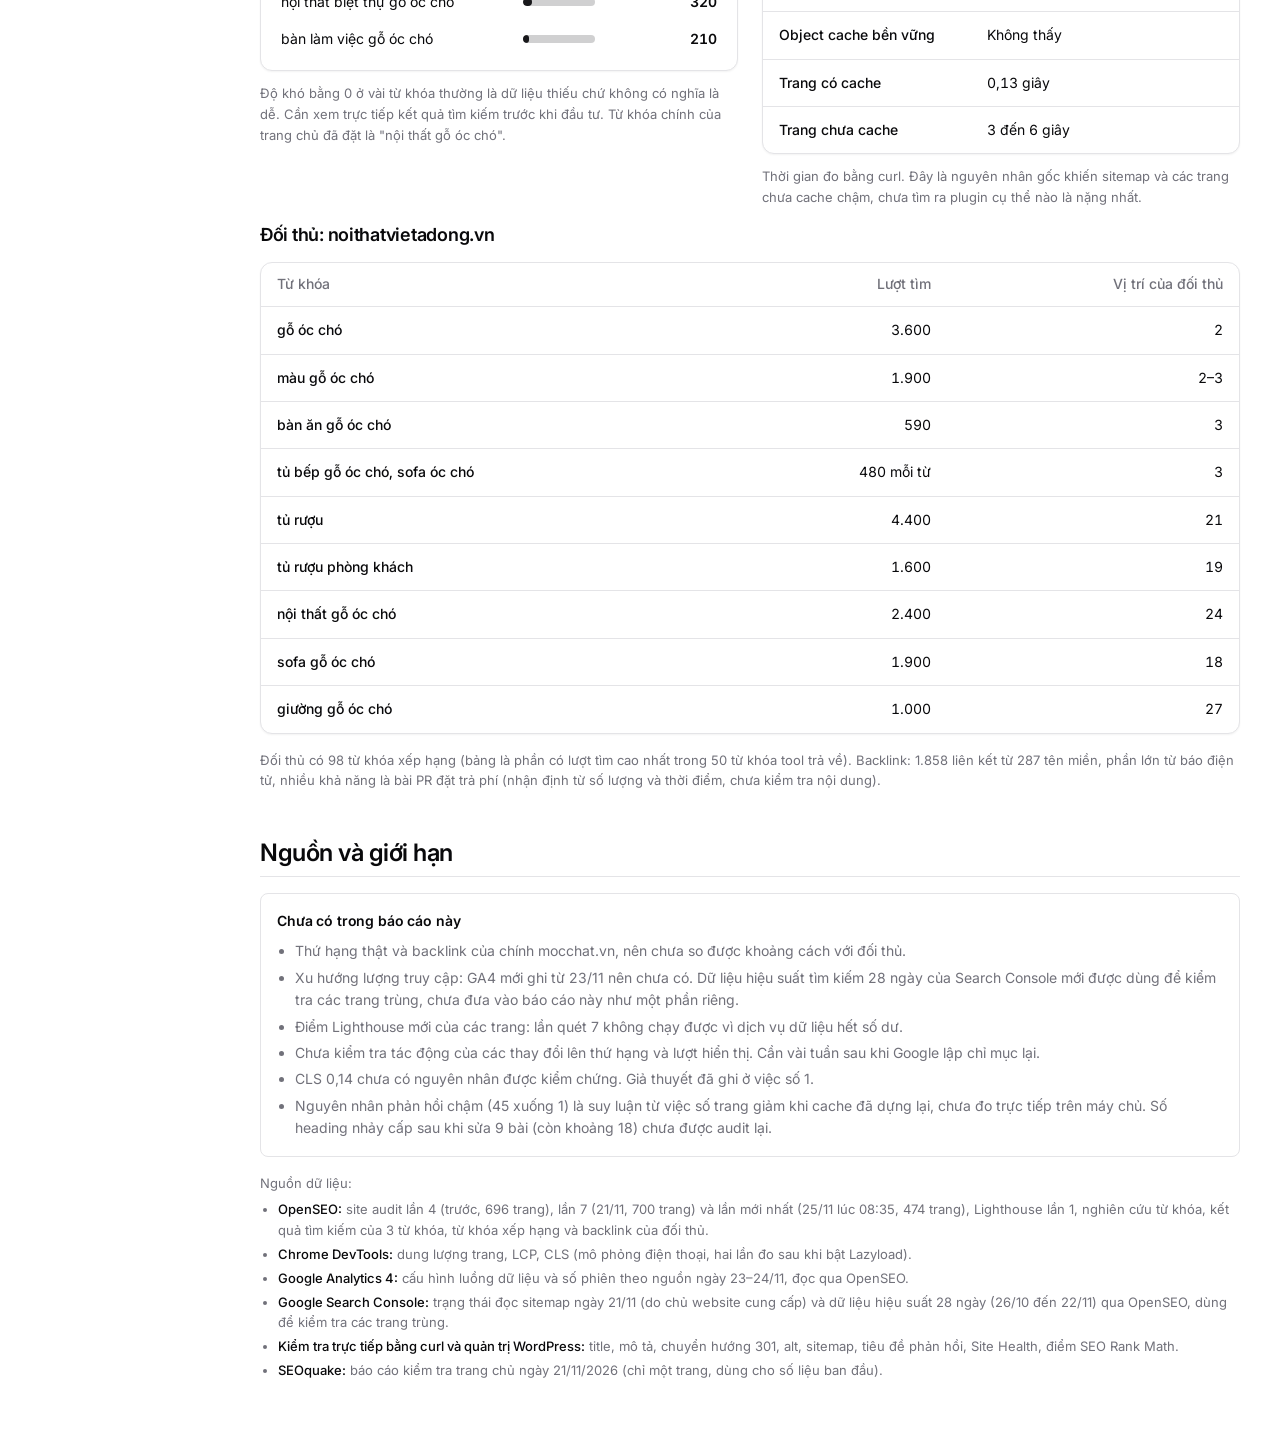
==== commit 393e3562: "feat: add sticky sidebar navigation and improve layout for SEO reports and comparison tools" ====
--- a/mocchat-seo-report.html
+++ b/mocchat-seo-report.html
@@ -14,32 +14,25 @@
     />
     <link rel="stylesheet" href="css/shared.css" />
     <link rel="stylesheet" href="css/report.css" />
+    <link rel="stylesheet" href="css/sidenav.css" />
   </head>
-  <body>
+  <body class="has-sidenav">
+    <nav class="sidenav" aria-label="Điều hướng">
+      <div class="sidenav-back"><a href="index.html">← Quay lại</a></div>
+      <div class="sidenav-label">Nội dung</div>
+      <ul>
+        <li><a href="#tinh-trang">Tình trạng</a></li>
+        <li><a href="#da-lam">Đã thực hiện</a></li>
+        <li><a href="#viec-can-lam">Việc còn lại</a></li>
+        <li><a href="#do-luong">Đo lường truy cập</a></li>
+        <li><a href="#bang-chung">Bằng chứng</a></li>
+        <li><a href="#gioi-han">Nguồn và giới hạn</a></li>
+      </ul>
+    </nav>
+    <main class="page-main">
     <div class="wrap">
       <header>
-        <div
-          style="
-            display: flex;
-            align-items: center;
-            gap: 16px;
-            margin-bottom: 24px;
-          "
-        >
-          <a
-            class="btn"
-            href="index.html"
-            style="
-              background: none;
-              color: var(--foreground);
-              padding: 0;
-              border: none;
-              box-shadow: none;
-              height: auto;
-              margin: 0;
-            "
-            >← Quay lại</a
-          >
+        <div style="margin-bottom: 24px">
           <div class="eyebrow">Cập nhật 25/11/2026 · Sau hai đợt sửa</div>
         </div>
         <h1>Báo cáo SEO Mộc Chất</h1>
@@ -50,7 +43,7 @@
           và ảnh thiếu alt (từ 551 xuống 0). Các trang chuyển hướng 301 đã chạy
           ở Cloudflare nên nhanh hơn nhiều. Lỗi heading nhảy cấp giảm từ 365 xuống 27 trang và trang phản hồi chậm từ 45 xuống 1. Còn lại: trang chủ trên điện thoại
           vẫn chậm (LCP khoảng 15,7 giây khi mô phỏng), CLS tăng lên 0,14 sau
-          khi bật tải lười cho carousel, chưa có công cụ đo truy cập, 6 meta
+          khi bật tải lười cho carousel, GA4 mới chạy từ 23/11 nên chưa đủ dữ liệu để so sánh, 6 meta
           description trùng và các trang nội dung trùng chờ người làm nội dung
           quyết định.
         </p>
@@ -64,14 +57,6 @@
             đã loại trừ phân trang và URL tham số)</span
           >
         </div>
-        <nav class="jump" aria-label="Đi tới">
-          <a href="#tinh-trang">Tình trạng</a>
-          <a href="#da-lam">Đã thực hiện</a>
-          <a href="#viec-can-lam">Việc còn lại</a>
-          <a href="#do-luong">Đo lường truy cập</a>
-          <a href="#bang-chung">Bằng chứng</a>
-          <a href="#gioi-han">Nguồn và giới hạn</a>
-        </nav>
       </header>
 
       <section id="tinh-trang">
@@ -133,9 +118,9 @@
               <tr>
                 <th scope="row">Công cụ đo truy cập</th>
                 <td class="n">Chưa có</td>
-                <td class="n">Chưa có</td>
-                <td><span class="st warn">Thiếu</span></td>
-                <td>Chưa dùng Google Analytics hay Rybbit</td>
+                <td class="n">GA4 từ 23/11</td>
+                <td><span class="st warn">Mới có 2 ngày</span></td>
+                <td>GA4 và Search Console đã nối với OpenSEO. Chưa đặt sự kiện chuyển đổi cho khách liên hệ</td>
               </tr>
               <tr>
                 <th scope="row">Trang thiếu meta description</th>
@@ -516,62 +501,73 @@
       </section>
 
       <section id="do-luong">
-        <h2>Đo lường truy cập: chọn một công cụ</h2>
+        <h2>Đo lường truy cập</h2>
         <p class="sub">
-          Website chưa dùng Google Analytics hay Rybbit, nên hiện chưa có dữ
-          liệu lượng truy cập, nguồn truy cập và chuyển đổi. Cần cài một trong
-          hai (việc số 3). Google Search Console đã được xác minh và đã đọc
-          sitemap (xác nhận ngày 21/11), cung cấp dữ liệu lượt hiển thị và lượt
-          nhấp trên Google.
+          Google Analytics 4 (qua plugin Site Kit) và Search Console đã được nối
+          với OpenSEO, nên đọc được lượng truy cập trực tiếp. GA4 mới bắt đầu
+          ghi dữ liệu từ 23/11, hiện chỉ có 2 ngày, chưa đủ để so sánh trước và
+          sau các việc đã làm.
         </p>
         <div class="tablebox">
           <table style="min-width: 560px">
             <thead>
               <tr>
-                <th>Tiêu chí</th>
-                <th>Google Analytics (GA4)</th>
-                <th>Rybbit</th>
+                <th>Hạng mục</th>
+                <th>Tình trạng</th>
+                <th>Ghi chú</th>
               </tr>
             </thead>
             <tbody>
               <tr>
-                <th scope="row">Chi phí</th>
-                <td>Miễn phí (bản tiêu chuẩn)</td>
-                <td>Tự lưu trữ miễn phí; Cloud từ $19/tháng</td>
-              </tr>
-              <tr>
-                <th scope="row">Dữ liệu lưu ở đâu</th>
-                <td>Máy chủ của Google</td>
-                <td>Máy chủ riêng nếu tự lưu trữ, hoặc cloud của hãng</td>
-              </tr>
-              <tr>
-                <th scope="row">Cookie</th>
-                <td>Dùng cookie, thường cần banner đồng ý</td>
-                <td>Không dùng cookie theo mô tả của hãng</td>
-              </tr>
-              <tr>
-                <th scope="row">Đọc được trong OpenSEO</th>
-                <td>Có tool đọc dữ liệu GA4</td>
-                <td>Chưa ghi nhận tích hợp</td>
-              </tr>
-              <tr>
-                <th scope="row">Phù hợp khi</th>
-                <td>
-                  Cần dữ liệu liên kết với Search Console và đọc trực tiếp trong
-                  OpenSEO
-                </td>
-                <td>
-                  Ưu tiên quyền riêng tư và dữ liệu do mình kiểm soát, chấp nhận
-                  tự vận hành máy chủ
+                <th scope="row">Cài đặt GA4</th>
+                <td><span class="st ok">Đã nối</span></td>
+                <td>
+                  Cài bằng plugin Site Kit, một luồng web cho mocchat.vn tạo
+                  ngày 23/11, múi giờ Việt Nam, đo lường nâng cao bật. Kiểm tra
+                  cấu hình không báo lỗi. Người dùng đã đăng nhập bị loại khỏi
+                  số đo, nên khi thử phải thoát đăng nhập
+                </td>
+              </tr>
+              <tr>
+                <th scope="row">Lượt truy cập 23–24/11</th>
+                <td class="n">121 phiên</td>
+                <td>
+                  Chưa phân loại 46, trực tiếp 20, mạng xã hội tự nhiên 19,
+                  mạng xã hội trả phí 19, tìm kiếm tự nhiên 15, trợ lý AI 1,
+                  giới thiệu 1
+                </td>
+              </tr>
+              <tr>
+                <th scope="row">Tìm kiếm tự nhiên (Google)</th>
+                <td class="n">15 phiên</td>
+                <td>13 người dùng, 73% phiên có tương tác. Chưa có kỳ trước để so sánh</td>
+              </tr>
+              <tr>
+                <th scope="row">Nguồn "chưa phân loại"</th>
+                <td><span class="st warn">Cần xem lại</span></td>
+                <td>
+                  Chiếm 38% số phiên và chỉ 28% có tương tác. Có thể do dữ liệu
+                  mới và cách gắn tham số quảng cáo, chưa xác định nguyên nhân
+                </td>
+              </tr>
+              <tr>
+                <th scope="row">Sự kiện chuyển đổi</th>
+                <td><span class="st warn">Chưa phù hợp</span></td>
+                <td>
+                  Sự kiện chuyển đổi duy nhất là <code>purchase</code> (mua
+                  hàng), trong khi website không bán hàng. Site Kit đã bật
+                  "theo dõi lượt chuyển đổi từ plugin" nhưng chưa có sự kiện
+                  khách liên hệ nào được đánh dấu chuyển đổi. Lượt bấm gọi điện
+                  và Zalo chưa rõ có được ghi nhận không
                 </td>
               </tr>
             </tbody>
           </table>
         </div>
         <p class="src">
-          Thông tin về GA4 dựa trên tài liệu công khai của Google, chưa được đối
-          chiếu lại trong lần lập báo cáo này. Mức miễn phí của Rybbit Cloud
-          được các nguồn ghi khác nhau (3.000 hoặc 10.000 sự kiện mỗi tháng).
+          Nguồn: GA4 đọc qua OpenSEO ngày 25/11/2026 (khoảng 23–24/11, ngày
+          25/11 chưa đủ). Search Console đã nối với OpenSEO, dữ liệu 28 ngày
+          (26/10 đến 22/11) đã dùng để kiểm tra các trang trùng.
         </p>
       </section>
 
@@ -921,8 +917,9 @@
               khoảng cách với đối thủ.
             </li>
             <li>
-              Dữ liệu lượng truy cập (chưa cài công cụ đo). Dữ liệu hiệu suất
-              tìm kiếm từ Search Console chưa được đưa vào báo cáo.
+              Xu hướng lượng truy cập: GA4 mới ghi từ 23/11 nên chưa có. Dữ liệu hiệu suất tìm kiếm 28 ngày của Search Console
+              mới được dùng để kiểm tra các trang trùng, chưa đưa vào báo cáo
+              này như một phần riêng.
             </li>
             <li>
               Điểm Lighthouse mới của các trang: lần quét 7 không chạy được vì
@@ -957,6 +954,10 @@
               thoại, hai lần đo sau khi bật Lazyload).
             </li>
             <li>
+              <b>Google Analytics 4:</b> cấu hình luồng dữ liệu và số phiên theo nguồn
+              ngày 23–24/11, đọc qua OpenSEO.
+            </li>
+            <li>
               <b>Google Search Console:</b> trạng thái đọc sitemap ngày 21/11
               (do chủ website cung cấp) và dữ liệu hiệu suất 28 ngày (26/10 đến
               22/11) qua OpenSEO, dùng để kiểm tra các trang trùng.
@@ -974,7 +975,9 @@
         </div>
       </section>
     </div>
+    </main>
 
     <script src="js/report.js"></script>
+    <script src="js/nav.js"></script>
   </body>
 </html>
--- a/css/report.css
+++ b/css/report.css
@@ -1,49 +1,11 @@
 /* ============================================================
    report.css — Styles riêng cho mocchat-seo-report.html
    ============================================================ */
-
-body {
-  padding-block: 40px 72px;
-  padding-left: max(16px, env(safe-area-inset-left, 0px));
-  padding-right: max(16px, env(safe-area-inset-right, 0px));
-}
 
 h1 {
   font-size: clamp(2rem, 4.4vw, 2.75rem);
   font-weight: 800;
   letter-spacing: -0.025em;
-}
-
-section {
-  scroll-margin-top: 16px;
-}
-
-/* --- Jump nav --- */
-.jump {
-  display: flex;
-  flex-wrap: wrap;
-  gap: 8px;
-  margin-top: 20px;
-}
-
-.jump a {
-  display: inline-flex;
-  align-items: center;
-  height: 34px;
-  padding: 0 14px;
-  text-decoration: none;
-  font-size: 0.875rem;
-  font-weight: 500;
-  color: var(--foreground);
-  border: 1px solid var(--border);
-  background: var(--background);
-  border-radius: var(--radius);
-  box-shadow: var(--shadow);
-  transition: background-color 0.15s;
-}
-
-.jump a:hover {
-  background: var(--accent);
 }
 
 /* --- Priority badges --- */
--- a/css/sidenav.css
+++ b/css/sidenav.css
@@ -0,0 +1,174 @@
+/* ============================================================
+   sidenav.css — Sticky sidebar nav, dùng chung cho báo cáo và so sánh
+   ============================================================ */
+
+html {
+  scroll-behavior: smooth;
+}
+
+/* ---- Page grid layout ---- */
+body.has-sidenav {
+  display: grid;
+  grid-template-columns: 220px minmax(0, 1fr);
+  grid-template-rows: auto;
+  min-height: 100vh;
+  padding: 0 !important;
+  margin: 0;
+}
+
+/* ---- Sidebar ---- */
+.sidenav {
+  position: sticky;
+  top: 0;
+  height: 100vh;
+  overflow-y: auto;
+  overscroll-behavior: contain;
+  padding: 32px 0 32px 20px;
+  border-right: 1px solid var(--border);
+  background: var(--background);
+  display: flex;
+  flex-direction: column;
+  scrollbar-width: thin;
+  scrollbar-color: var(--border) transparent;
+}
+
+.sidenav-back {
+  padding-bottom: 24px;
+  padding-right: 16px;
+}
+
+.sidenav-back a {
+  font-size: 0.8125rem;
+  font-weight: 500;
+  color: var(--muted-foreground);
+  text-decoration: none;
+  display: inline-flex;
+  align-items: center;
+  gap: 4px;
+  transition: color 0.15s;
+}
+
+.sidenav-back a:hover {
+  color: var(--foreground);
+}
+
+.sidenav-label {
+  font-size: 0.6875rem;
+  font-weight: 600;
+  color: var(--muted-foreground);
+  letter-spacing: 0.07em;
+  text-transform: uppercase;
+  padding: 0 16px 8px 0;
+}
+
+.sidenav ul {
+  list-style: none;
+  margin: 0;
+  padding: 0;
+  display: flex;
+  flex-direction: column;
+}
+
+.sidenav ul li a {
+  display: block;
+  padding: 7px 16px 7px 12px;
+  font-size: 0.875rem;
+  font-weight: 500;
+  color: var(--muted-foreground);
+  text-decoration: none;
+  border-left: 2px solid transparent;
+  transition: color 0.15s, border-color 0.15s, background 0.15s;
+  border-radius: 0 var(--radius) var(--radius) 0;
+  line-height: 1.4;
+}
+
+.sidenav ul li a:hover {
+  color: var(--foreground);
+  background: var(--accent);
+}
+
+.sidenav ul li a.active {
+  color: var(--foreground);
+  font-weight: 600;
+  border-left-color: var(--foreground);
+  background: color-mix(in srgb, var(--accent) 70%, transparent);
+}
+
+/* ---- Main content area ---- */
+.page-main {
+  min-width: 0;
+  padding: 40px max(40px, env(safe-area-inset-right, 0px)) 80px max(40px, env(safe-area-inset-left, 0px));
+}
+
+/* ---- Sections: scroll offset accounts for sticky top bar on mobile ---- */
+section[id] {
+  scroll-margin-top: 32px;
+}
+
+/* ---- Mobile: sidebar becomes sticky top bar ---- */
+@media (max-width: 900px) {
+  body.has-sidenav {
+    display: block;
+  }
+
+  .sidenav {
+    position: sticky;
+    top: 0;
+    height: auto;
+    overflow-x: auto;
+    overflow-y: hidden;
+    flex-direction: row;
+    align-items: stretch;
+    padding: 0;
+    border-right: none;
+    border-bottom: 1px solid var(--border);
+    white-space: nowrap;
+    z-index: 100;
+    scrollbar-width: none;
+  }
+
+  .sidenav::-webkit-scrollbar {
+    display: none;
+  }
+
+  .sidenav-back {
+    display: flex;
+    align-items: center;
+    padding: 0 4px 0 16px;
+    border-right: 1px solid var(--border);
+    flex-shrink: 0;
+  }
+
+  .sidenav-label {
+    display: none;
+  }
+
+  .sidenav ul {
+    flex-direction: row;
+  }
+
+  .sidenav ul li a {
+    white-space: nowrap;
+    padding: 14px 14px;
+    border-left: none;
+    border-bottom: 2px solid transparent;
+    border-radius: 0;
+    line-height: 1;
+    display: flex;
+    align-items: center;
+  }
+
+  .sidenav ul li a.active {
+    border-left-color: transparent;
+    border-bottom-color: var(--foreground);
+    background: none;
+  }
+
+  section[id] {
+    scroll-margin-top: 56px;
+  }
+
+  .page-main {
+    padding: 32px max(16px, env(safe-area-inset-right, 0px)) 72px max(16px, env(safe-area-inset-left, 0px));
+  }
+}
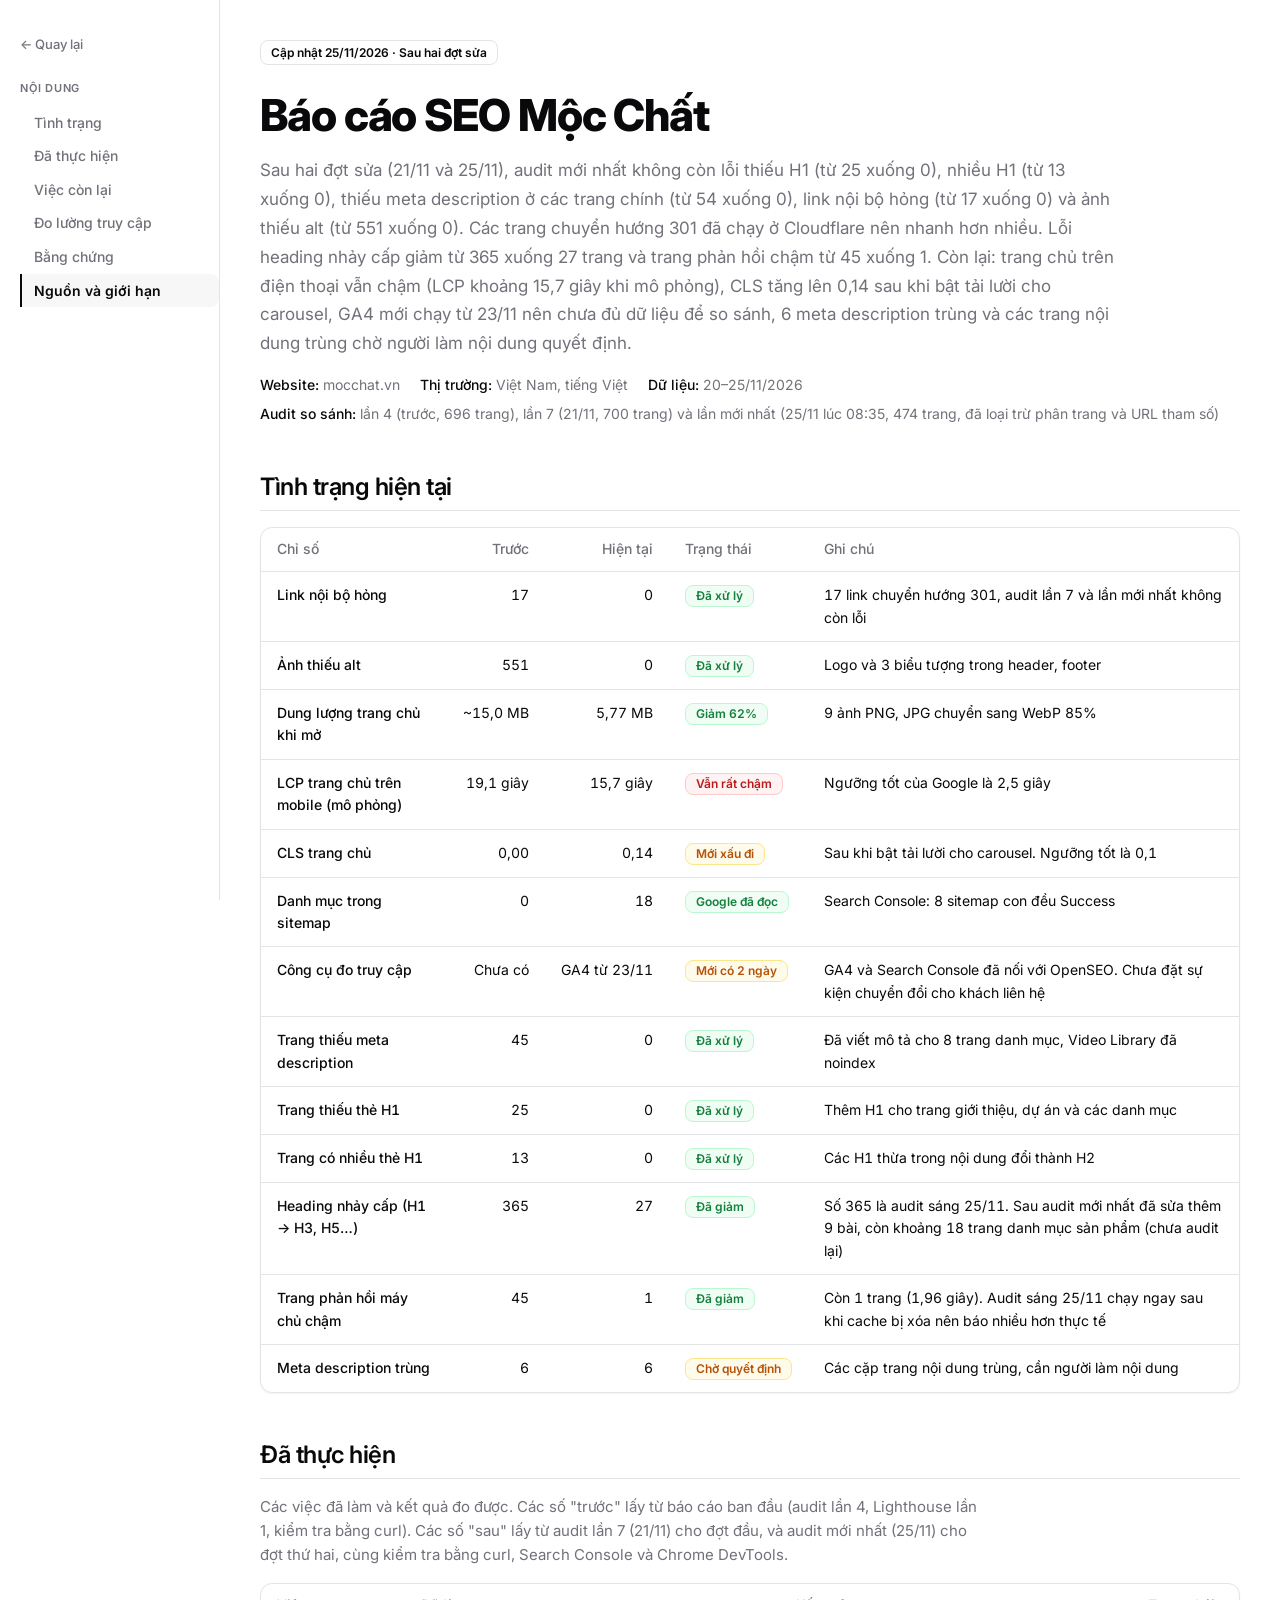
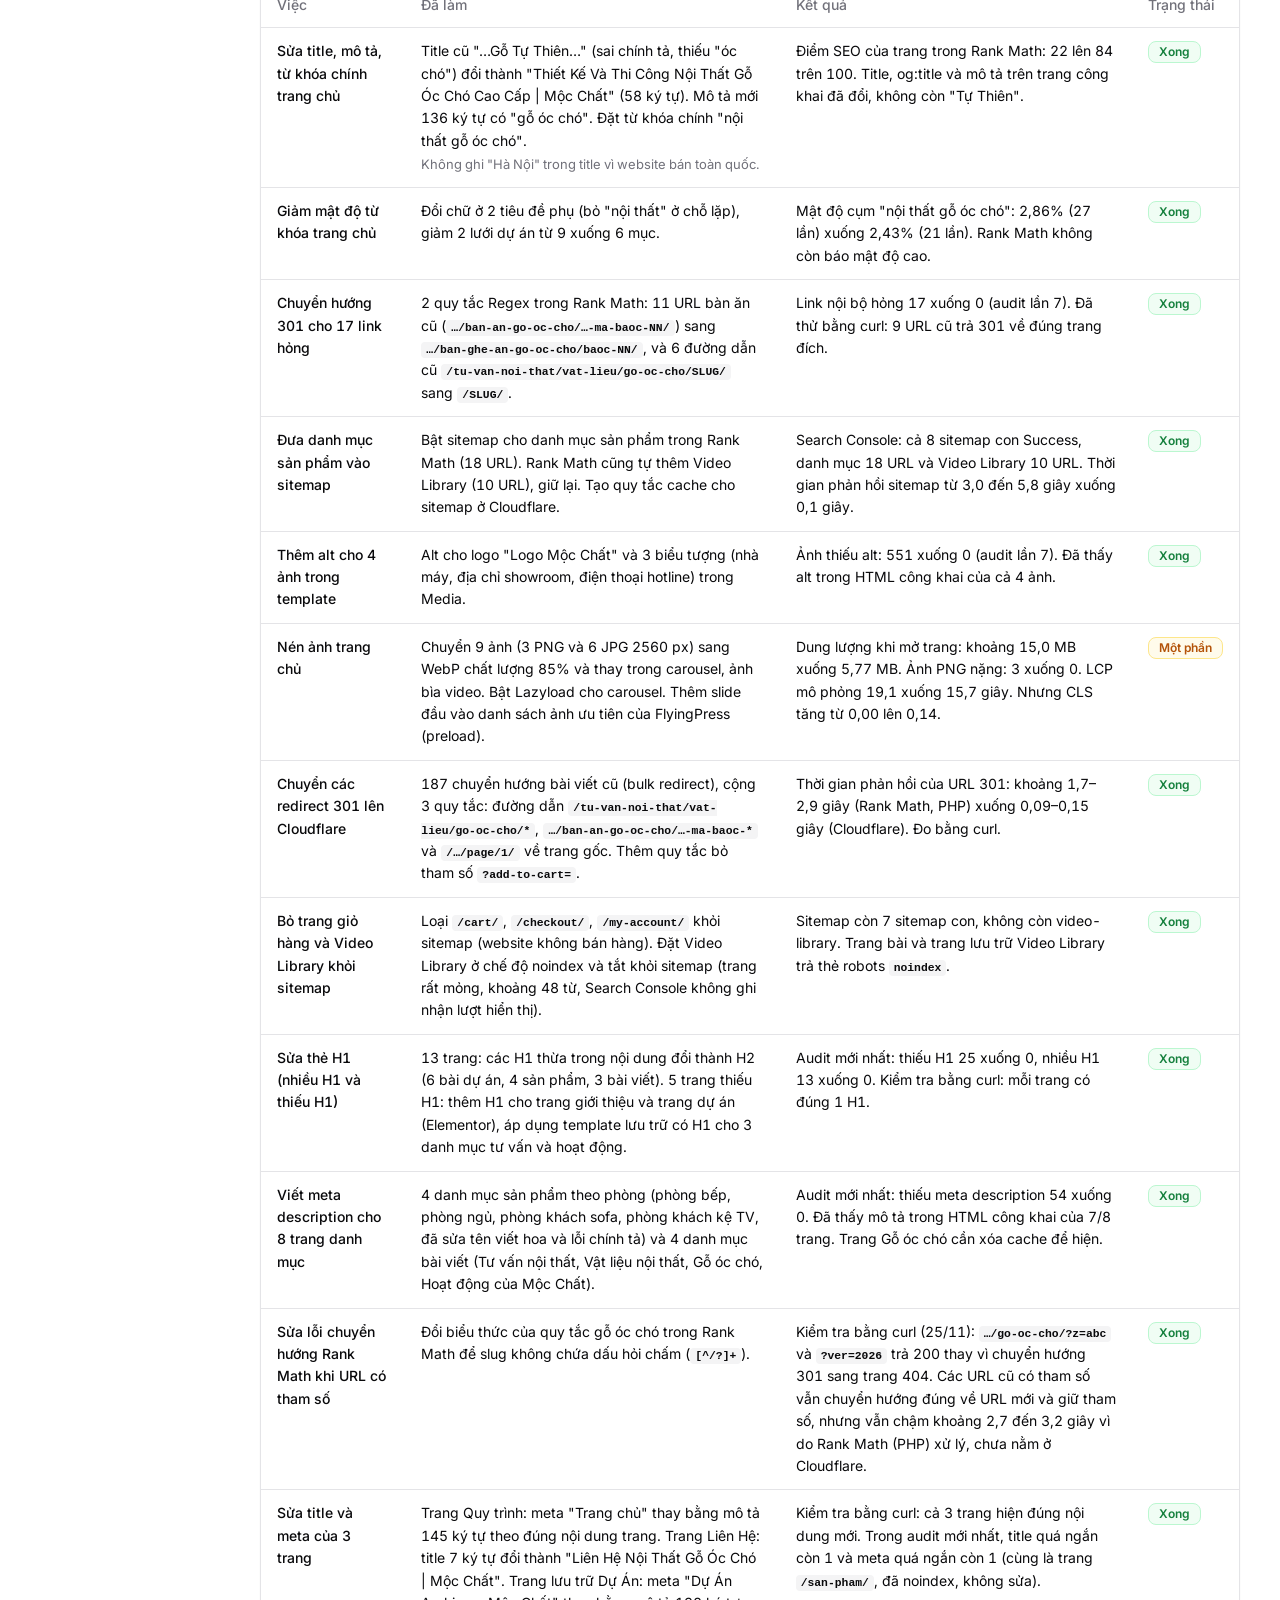
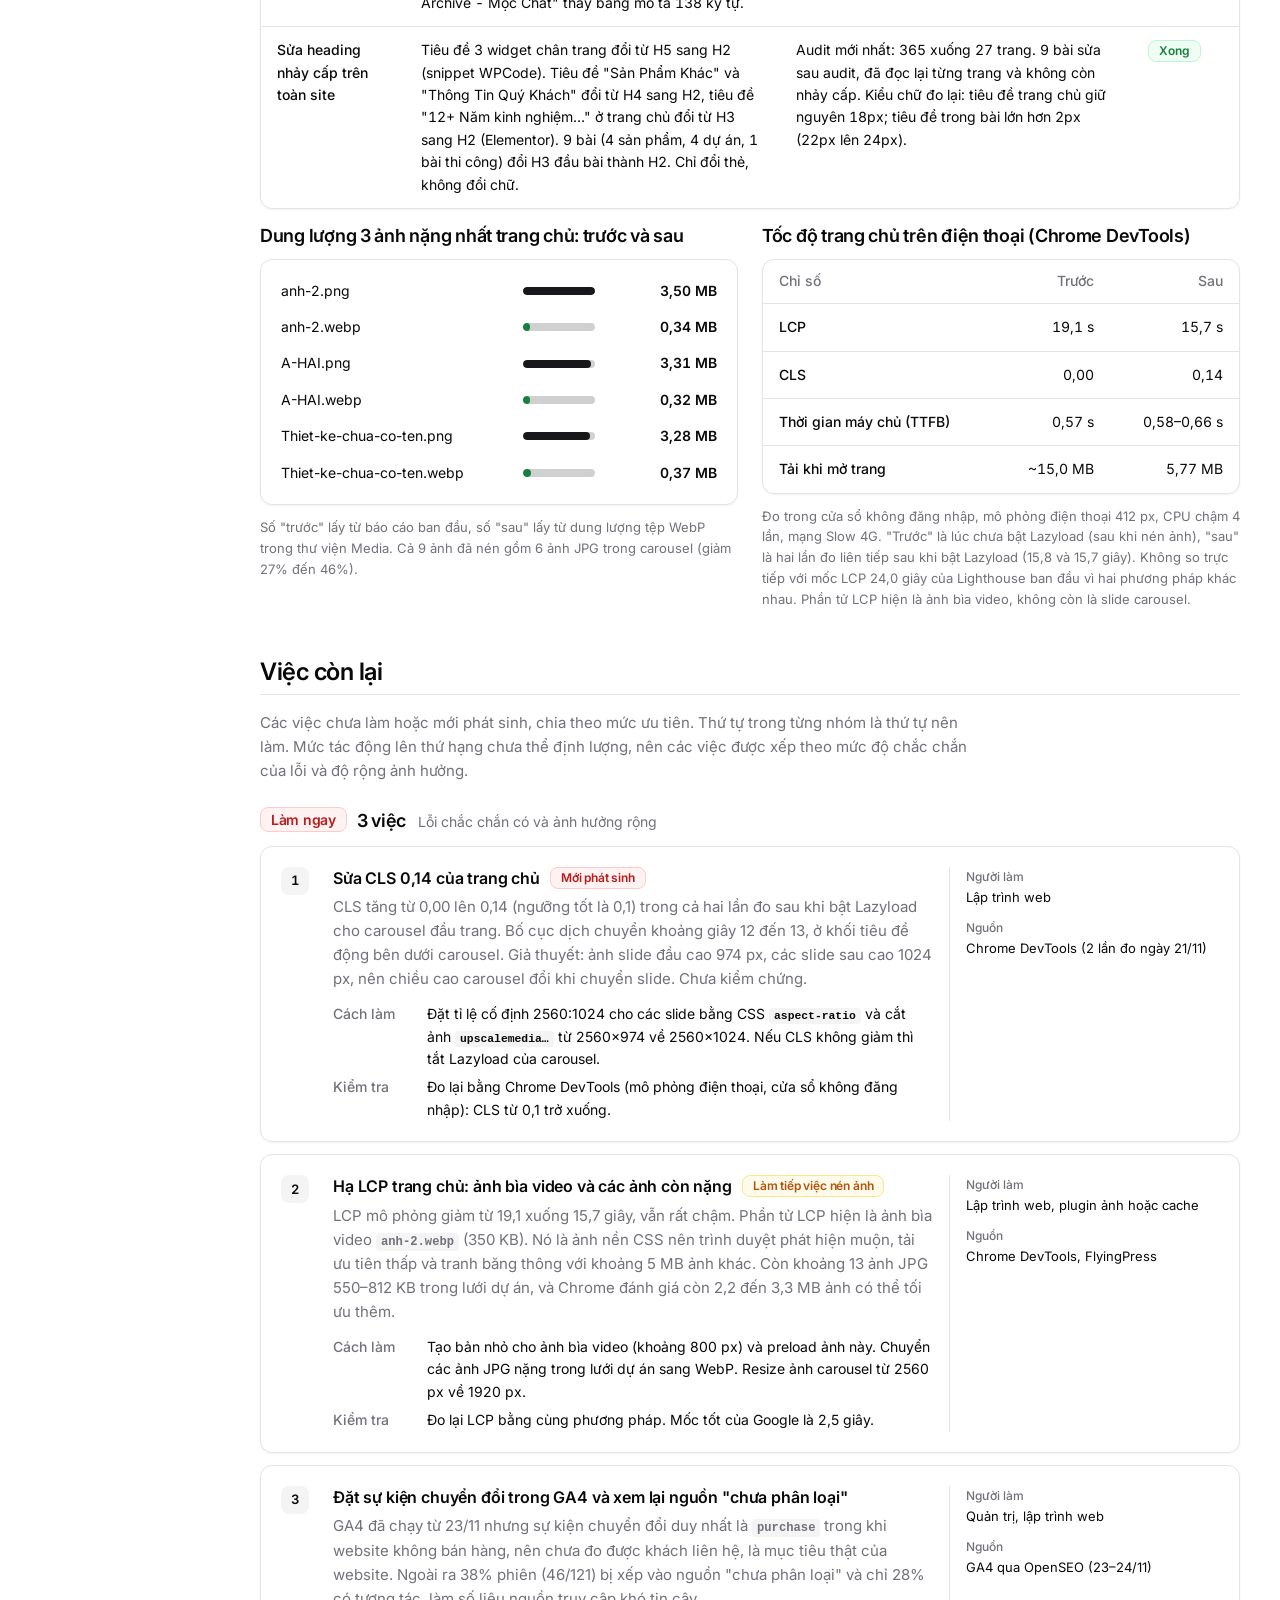
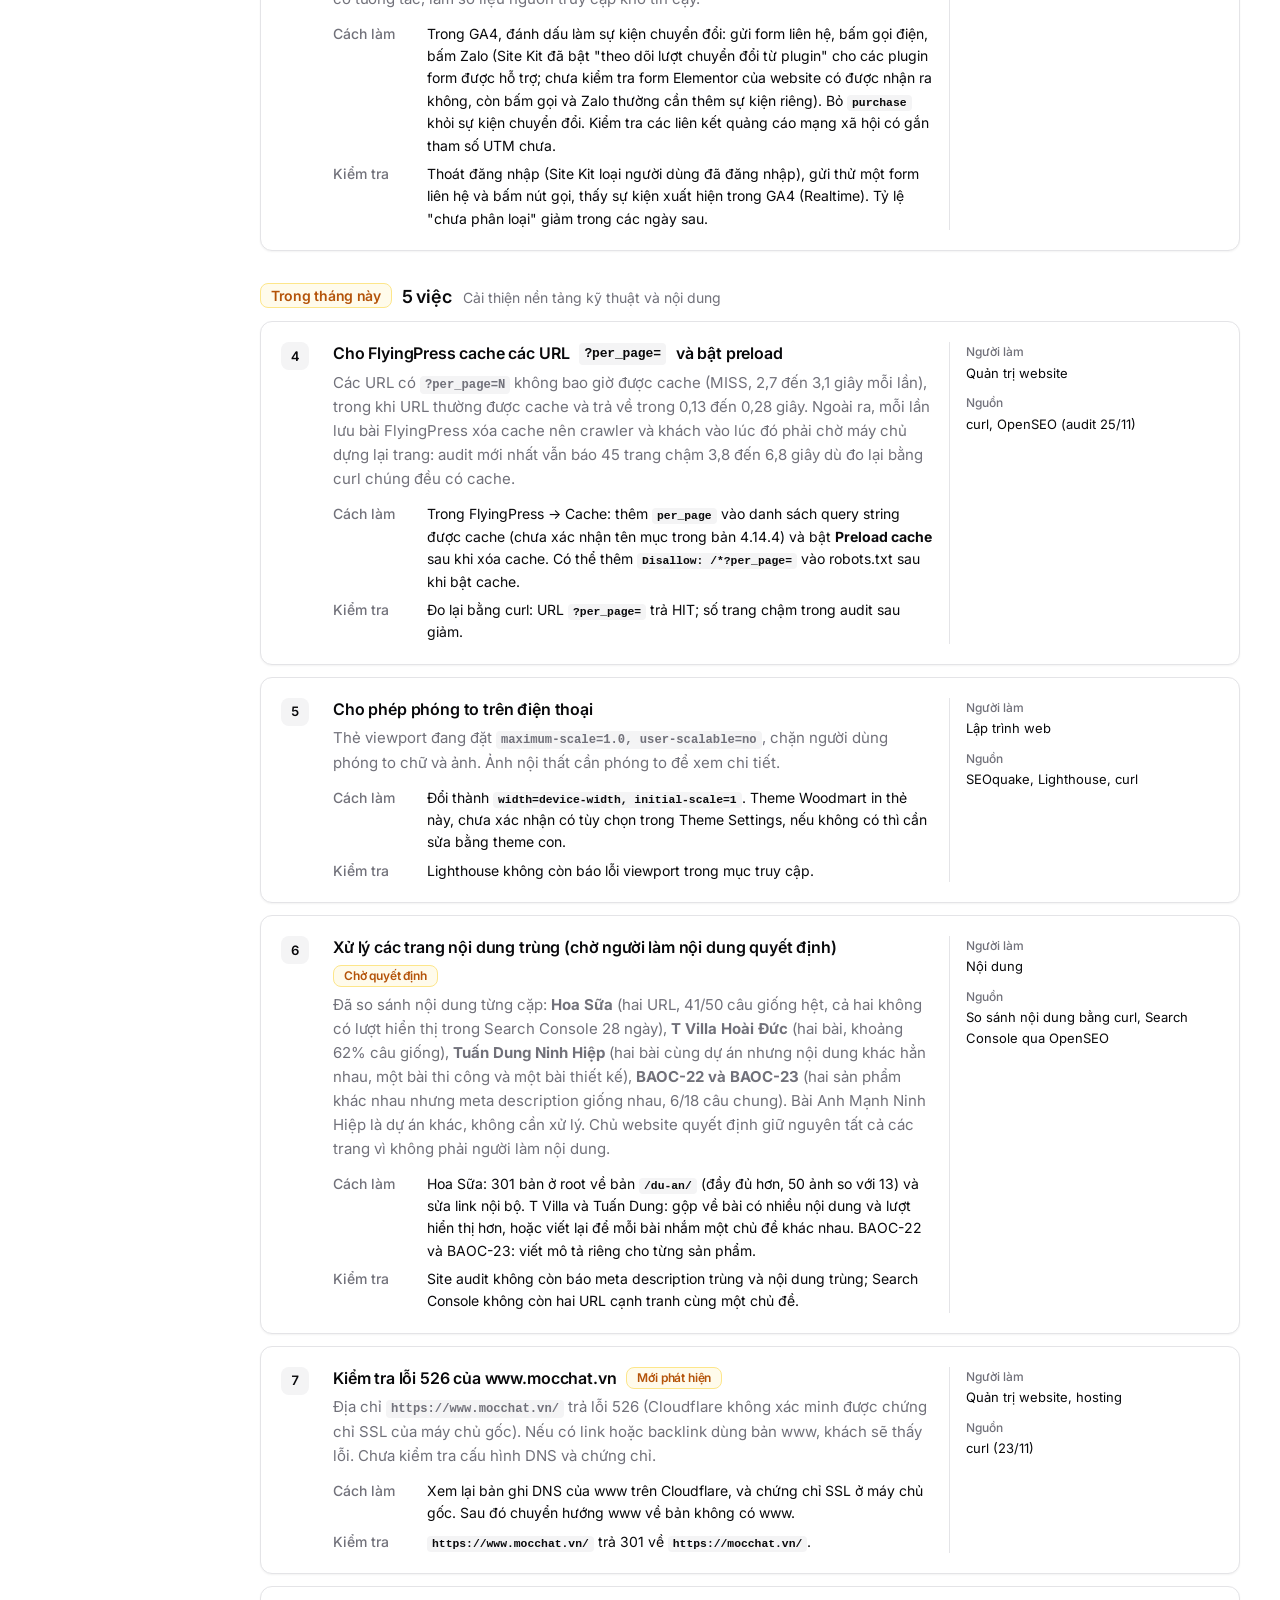
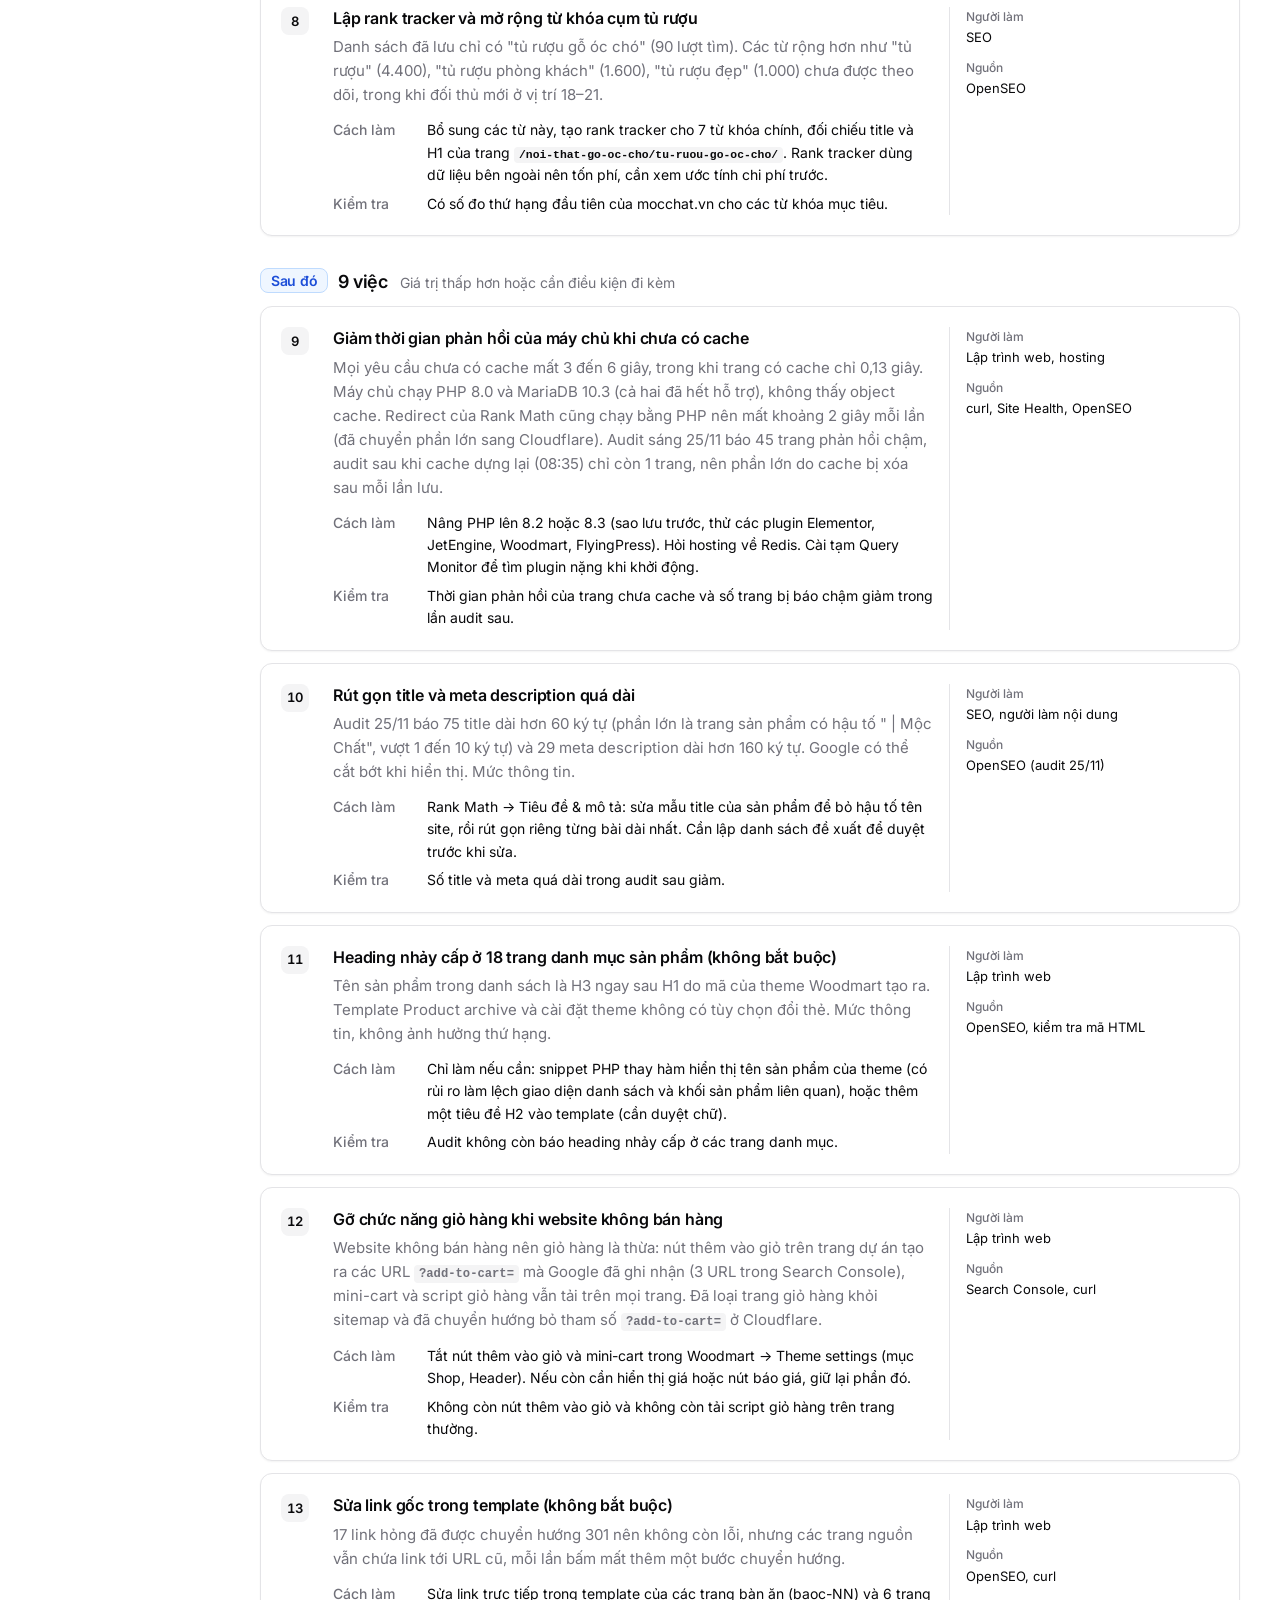
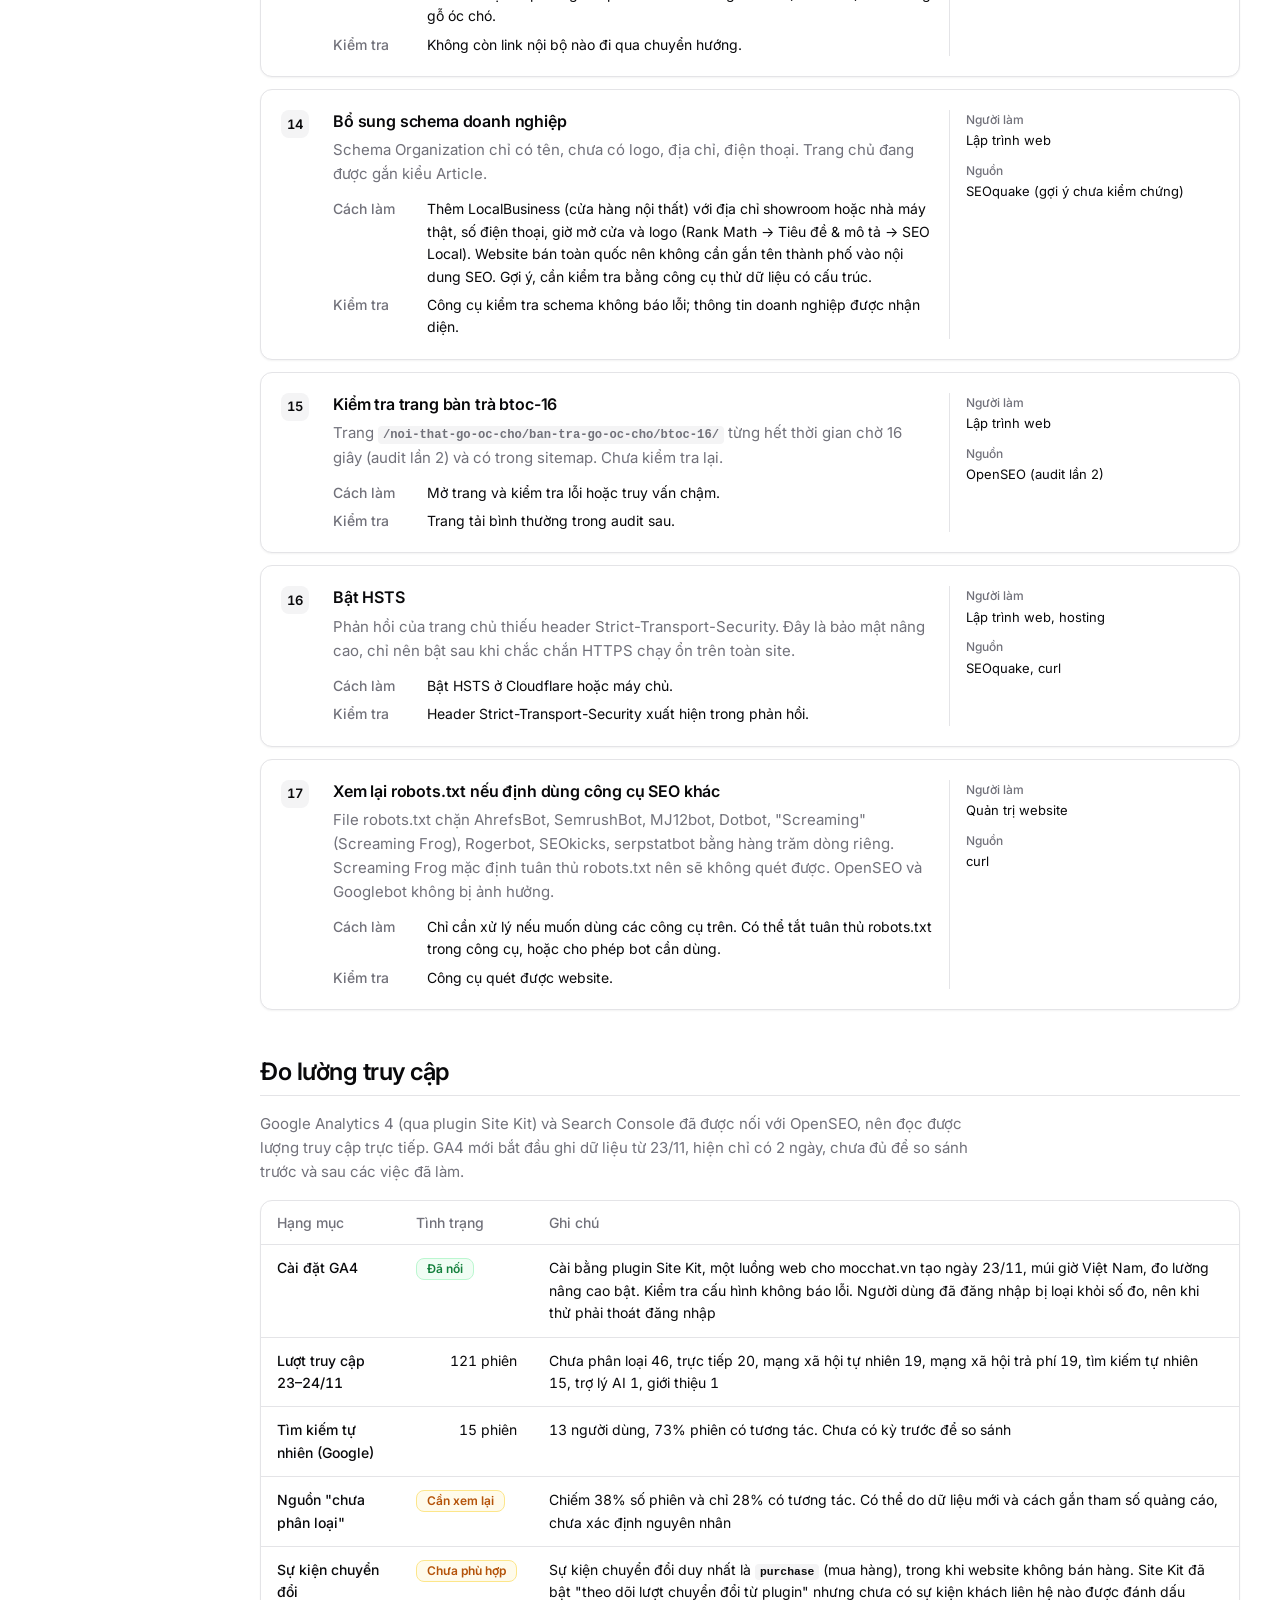
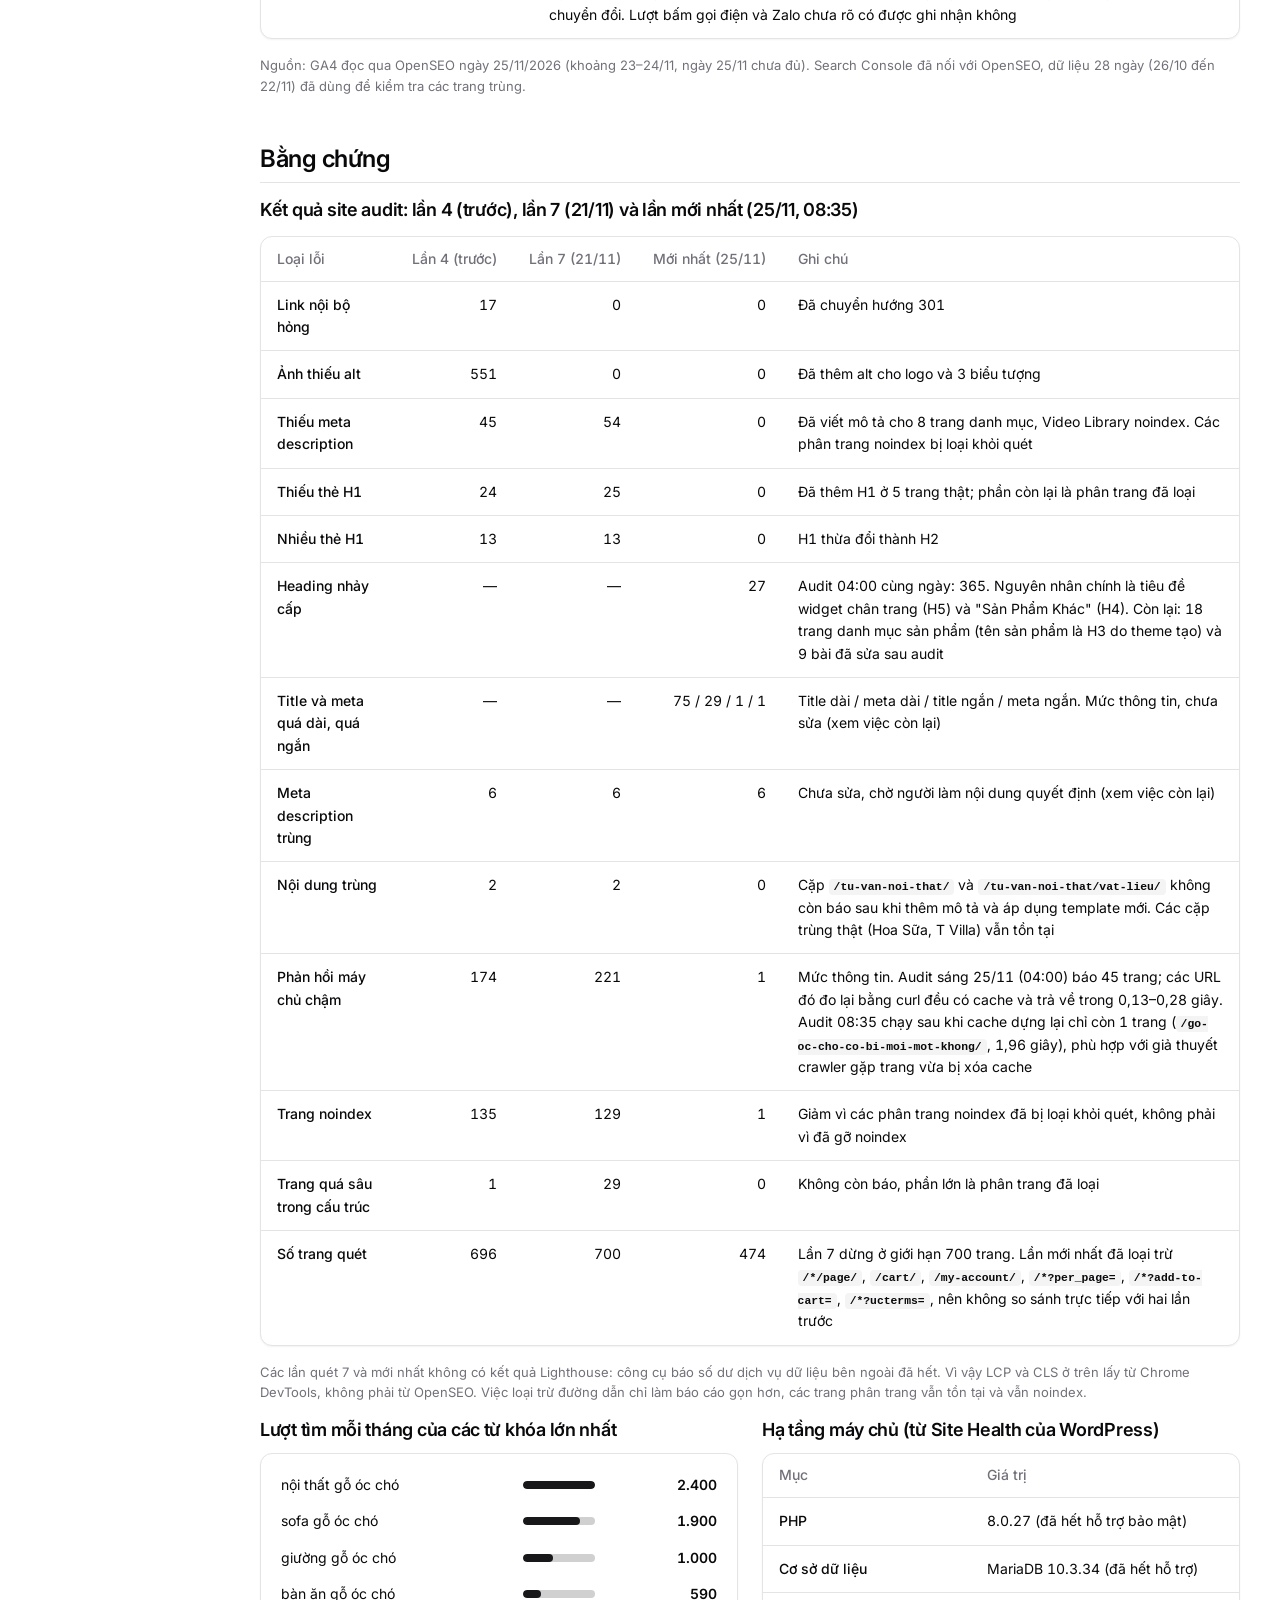
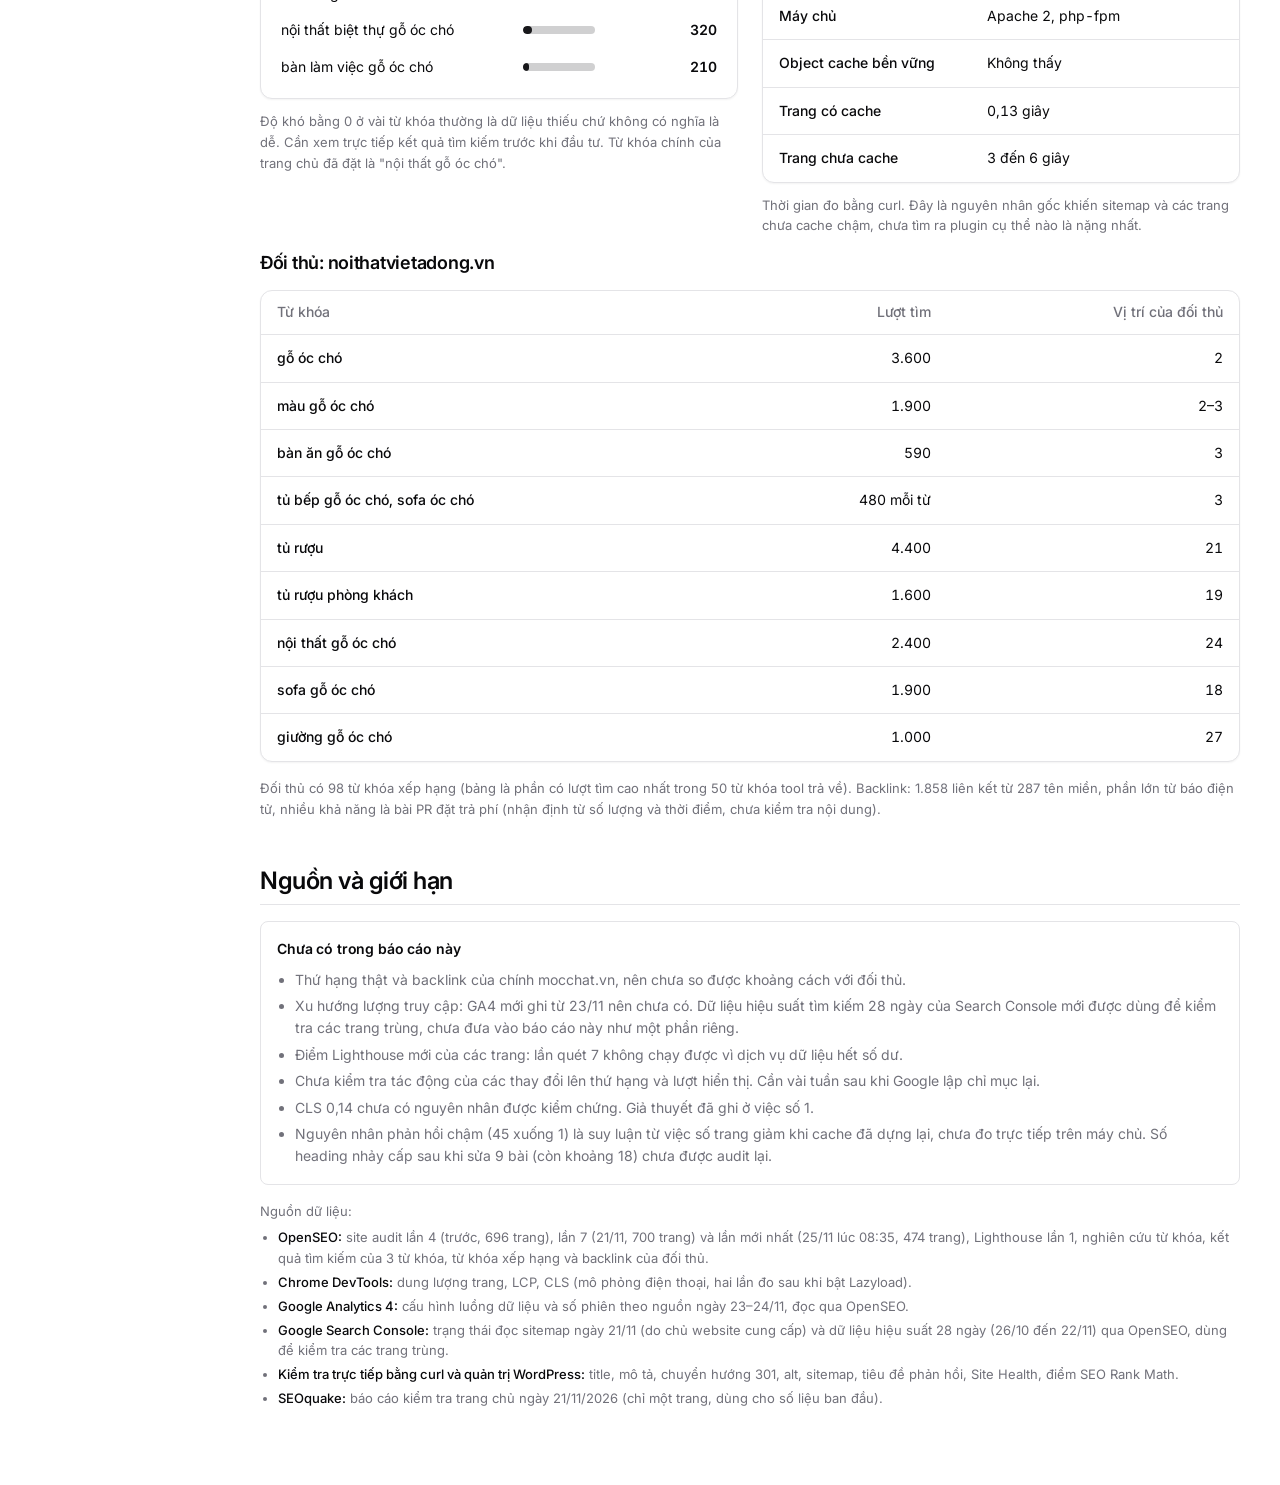
==== commit e328c95c: "fix: update SEO report to address Rank Math redirect issue with URL parameters" ====
--- a/mocchat-seo-report.html
+++ b/mocchat-seo-report.html
@@ -336,6 +336,21 @@
                 <td><span class="st ok">Xong</span></td>
               </tr>
               <tr>
+                <th scope="row">Sửa lỗi chuyển hướng Rank Math khi URL có tham số</th>
+                <td>
+                  Đổi biểu thức của quy tắc gỗ óc chó trong Rank Math để slug
+                  không chứa dấu hỏi chấm (<code>[^/?]+</code>).
+                </td>
+                <td>
+                  Kiểm tra bằng curl (25/11): <code>…/go-oc-cho/?z=abc</code>
+                  và <code>?ver=2026</code> trả 200 thay vì chuyển hướng 301
+                  sang trang 404. Các URL cũ có tham số vẫn chuyển hướng đúng
+                  về URL mới và giữ tham số, nhưng vẫn chậm khoảng 2,7 đến 3,2
+                  giây vì do Rank Math (PHP) xử lý, chưa nằm ở Cloudflare.
+                </td>
+                <td><span class="st ok">Xong</span></td>
+              </tr>
+              <tr>
                 <th scope="row">Sửa title và meta của 3 trang</th>
                 <td>
                   Trang Quy trình: meta "Trang chủ" thay bằng mô tả 145 ký tự
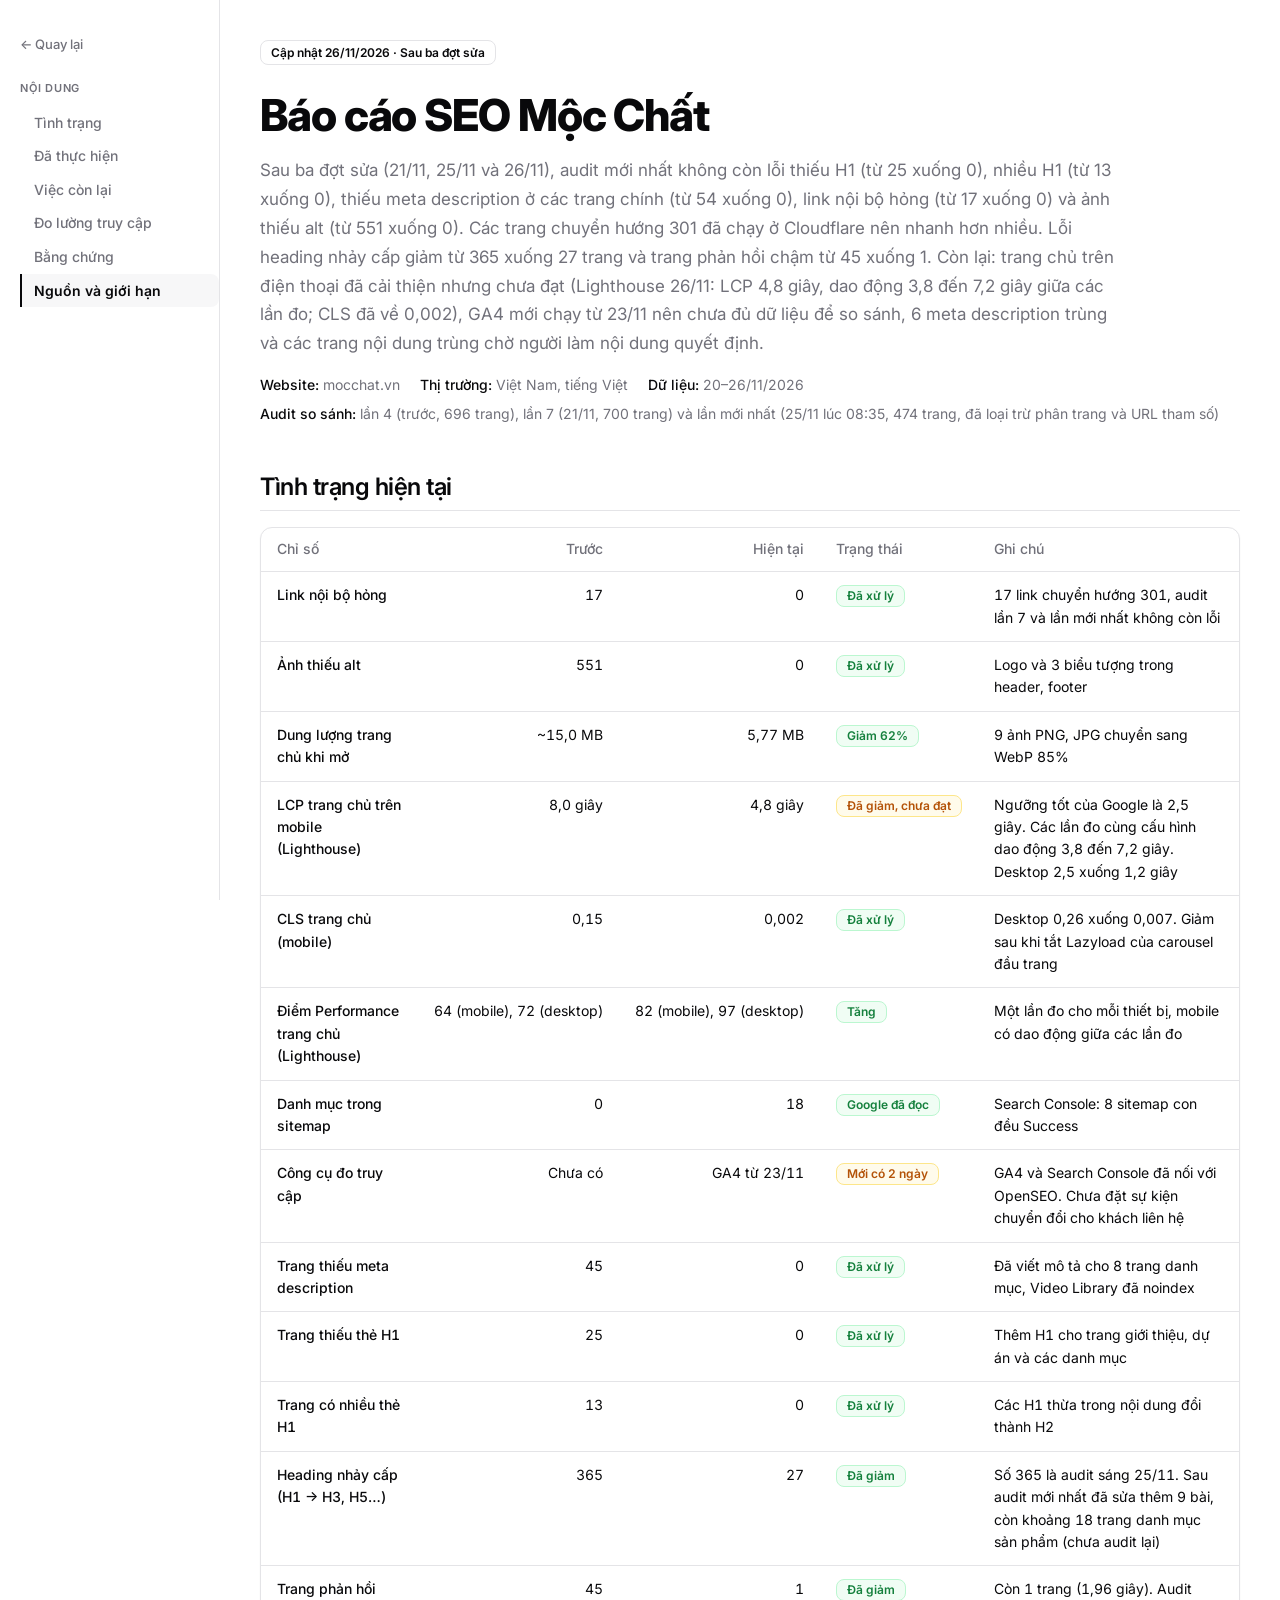
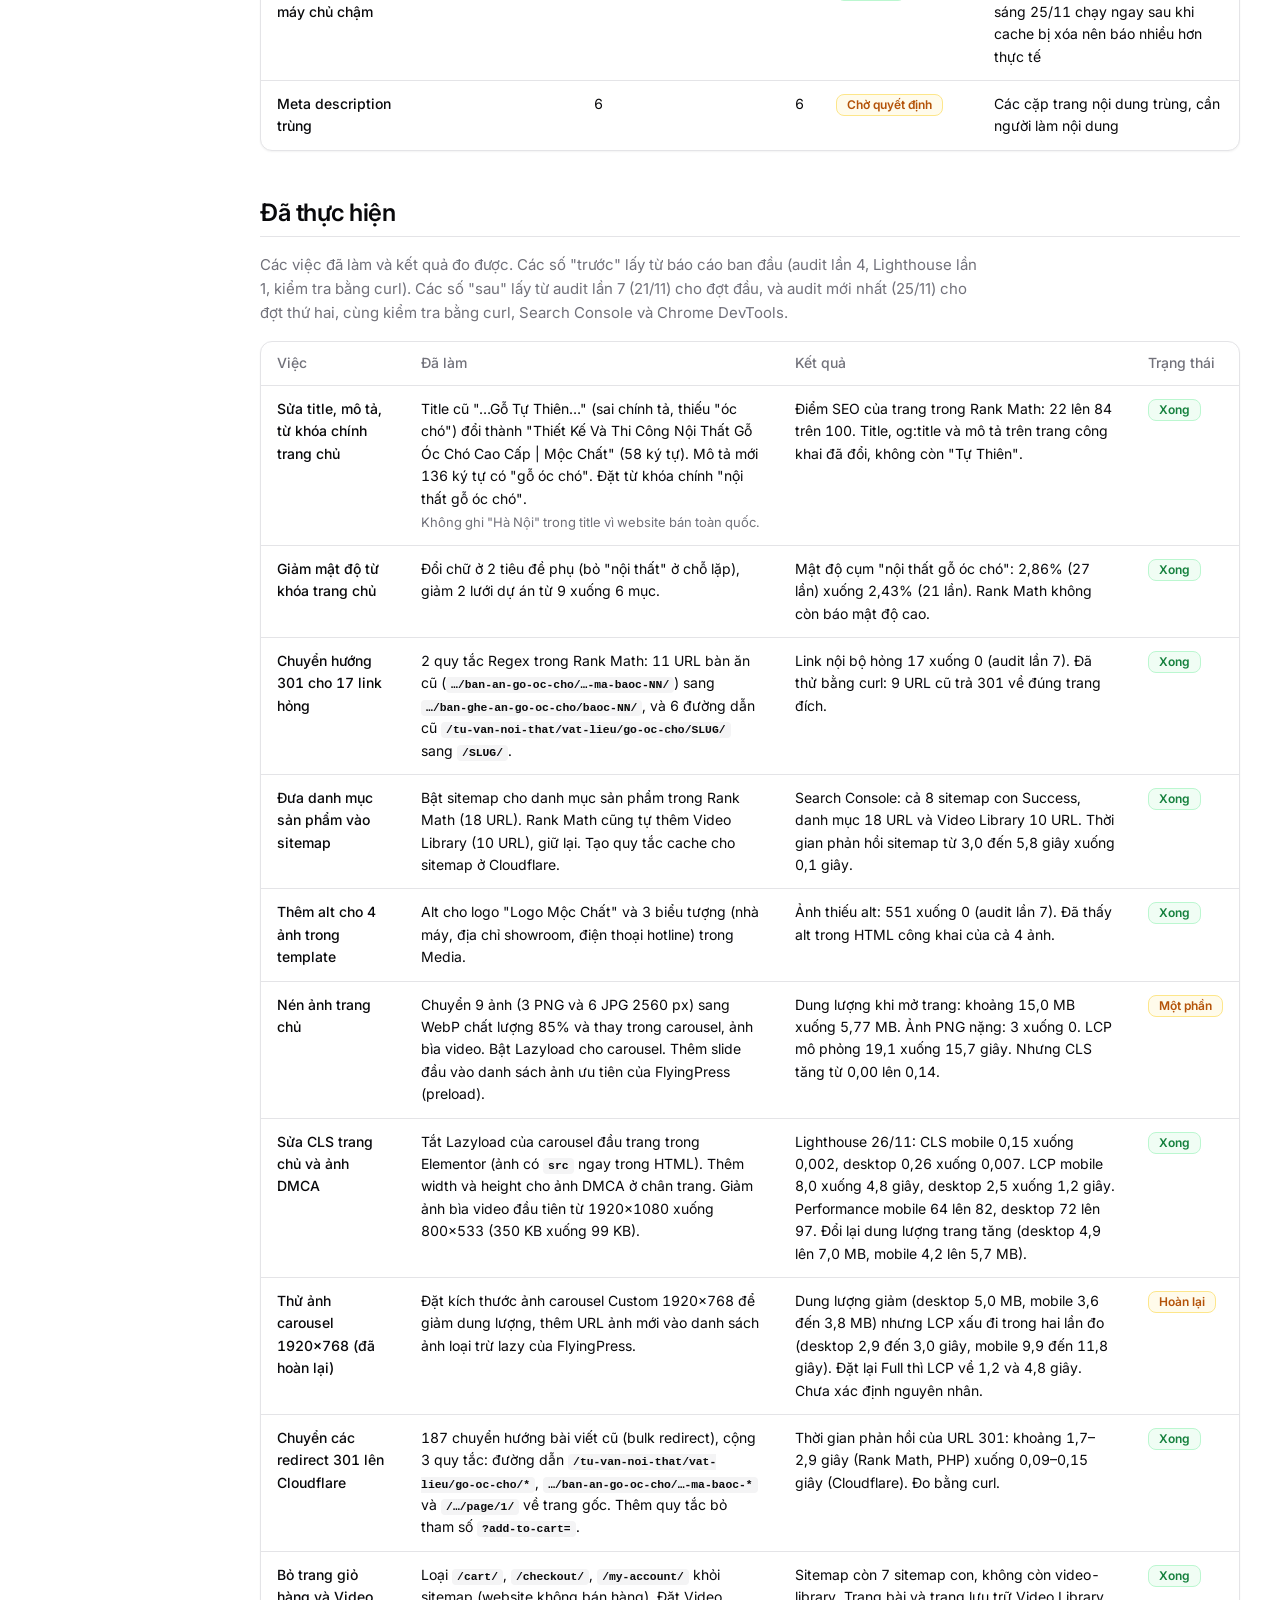
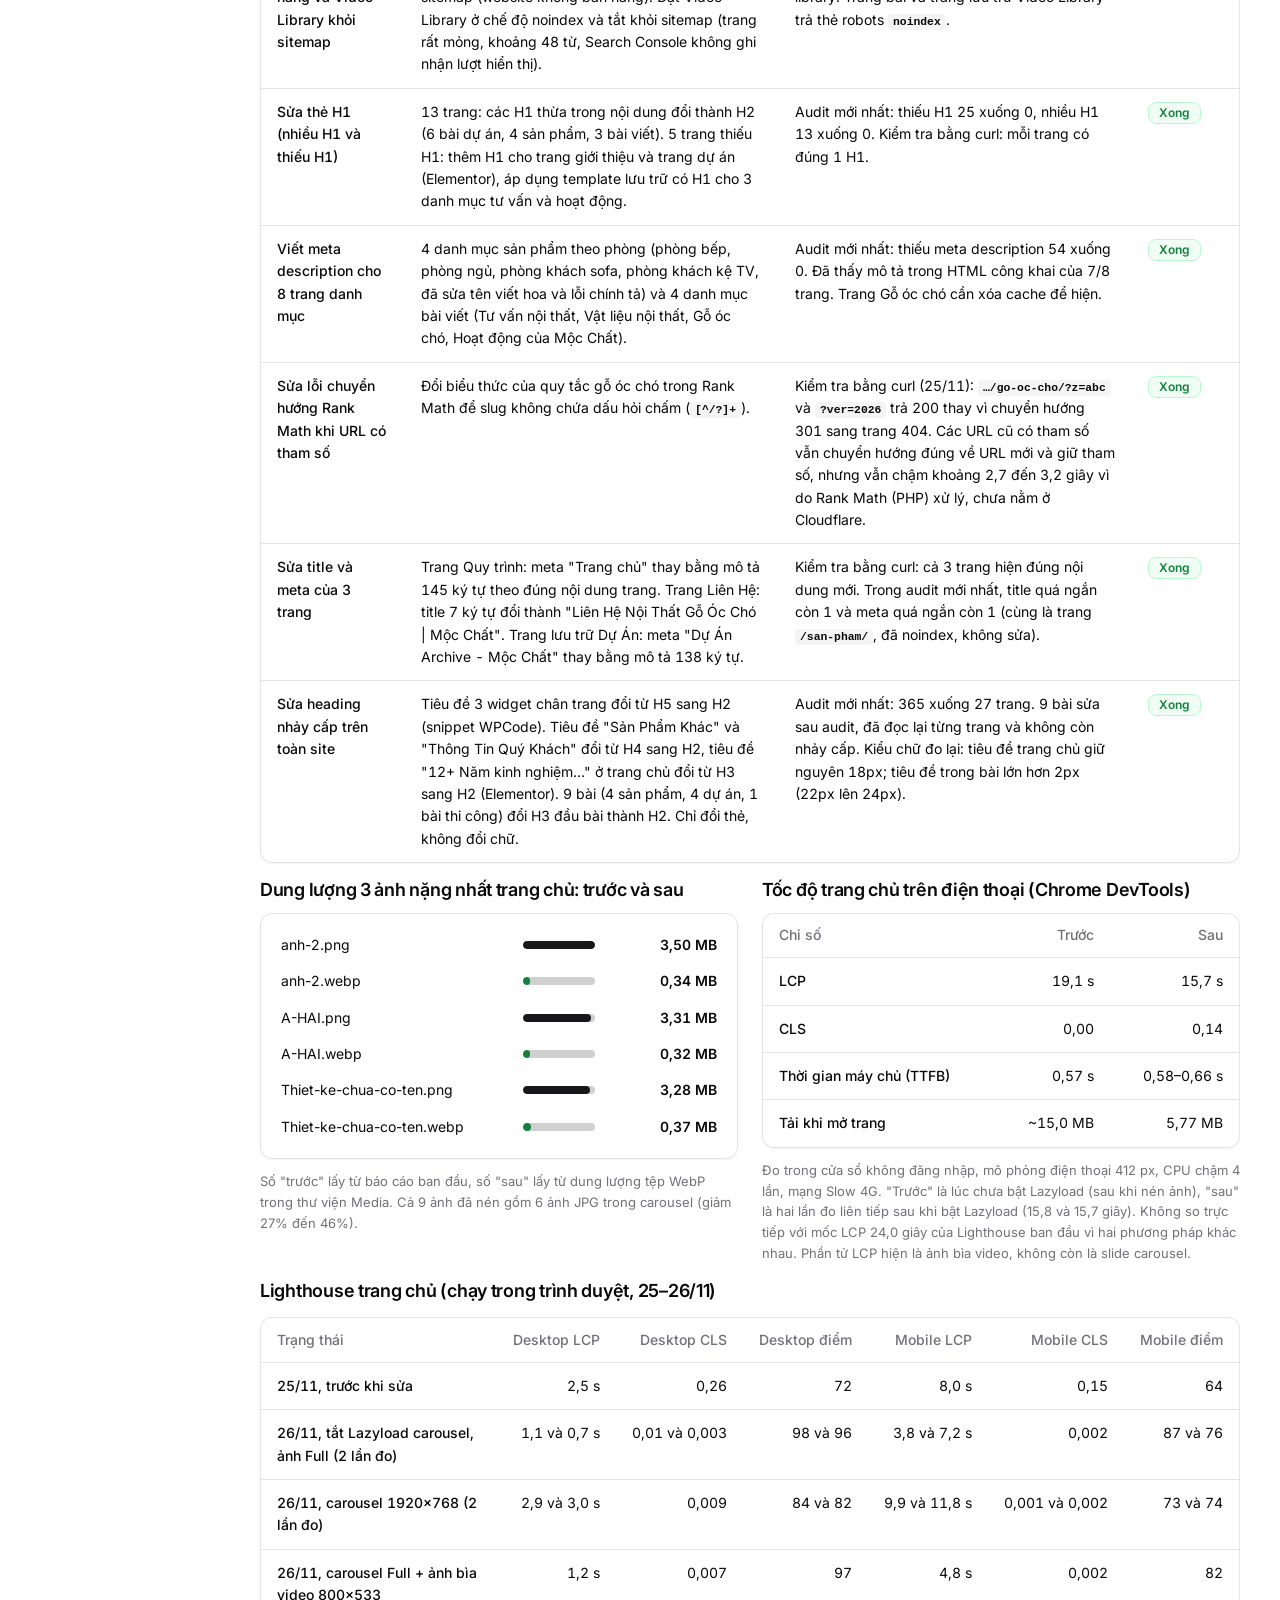
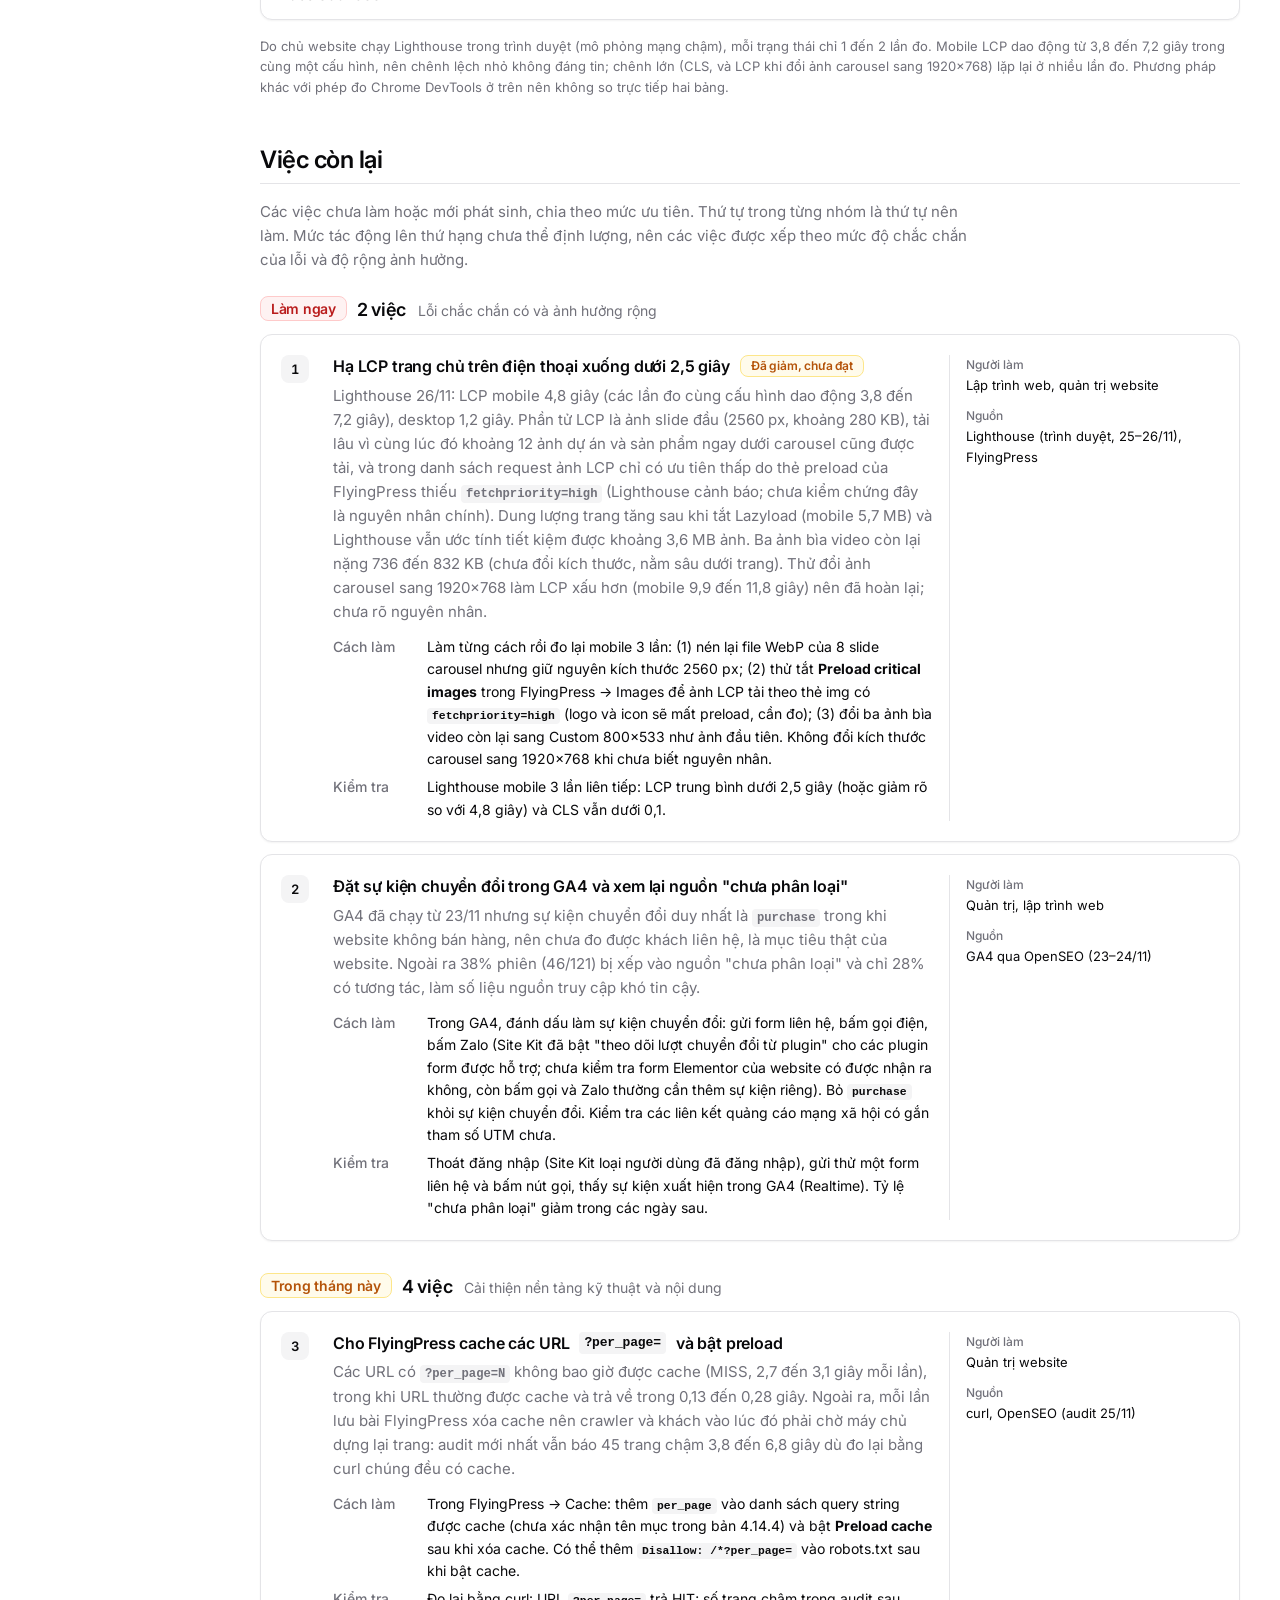
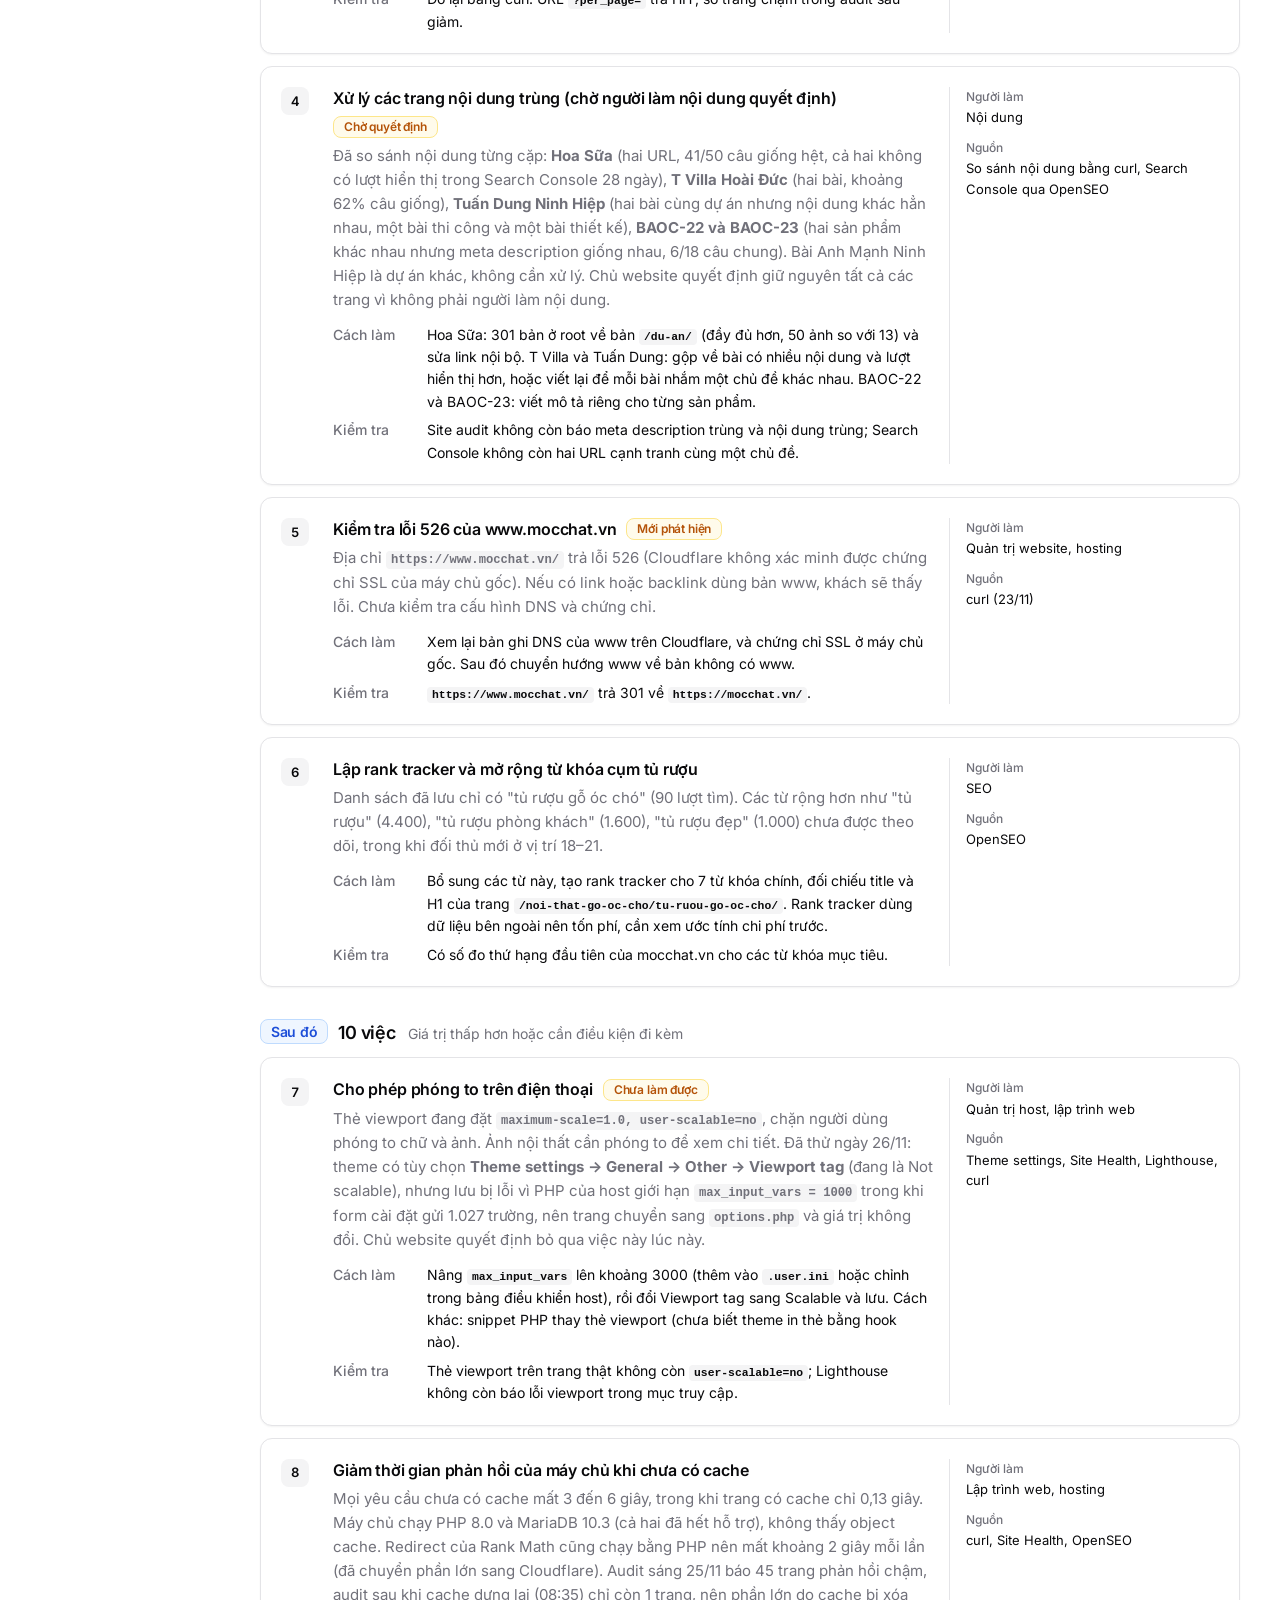
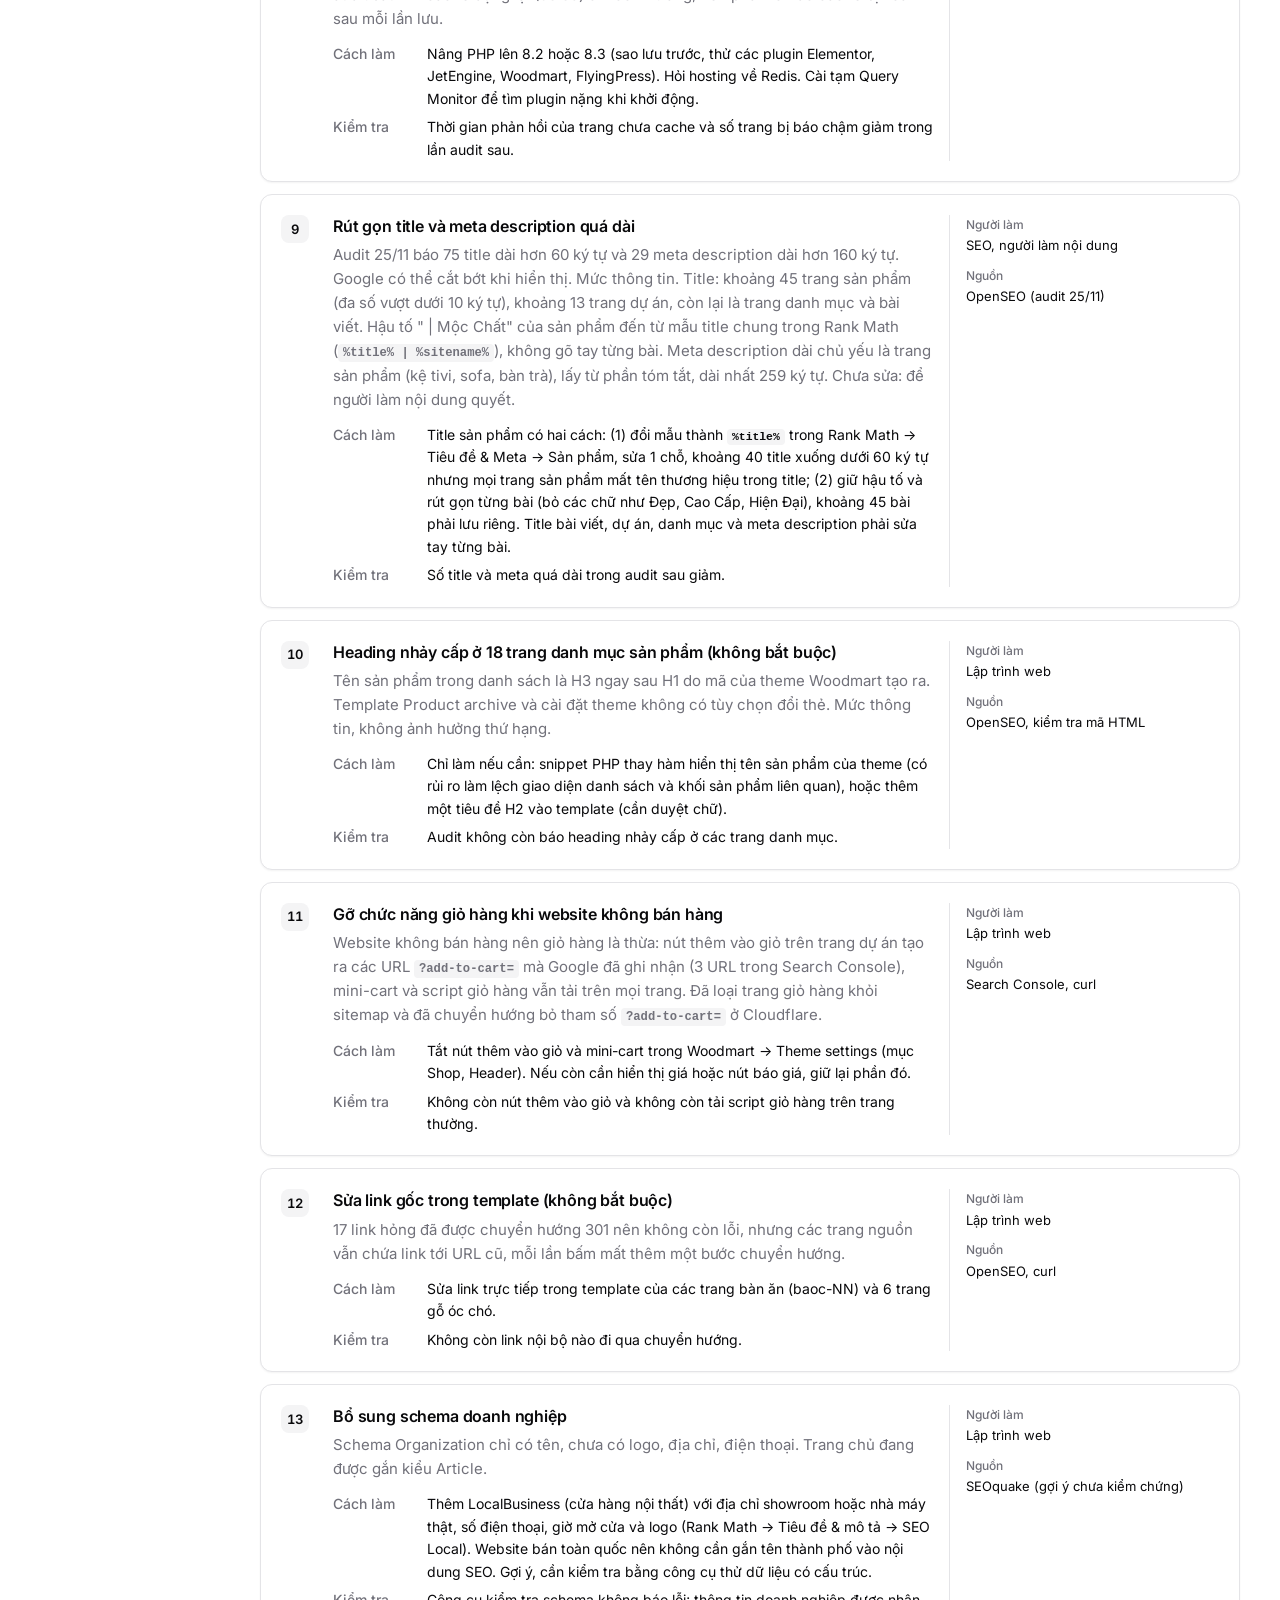
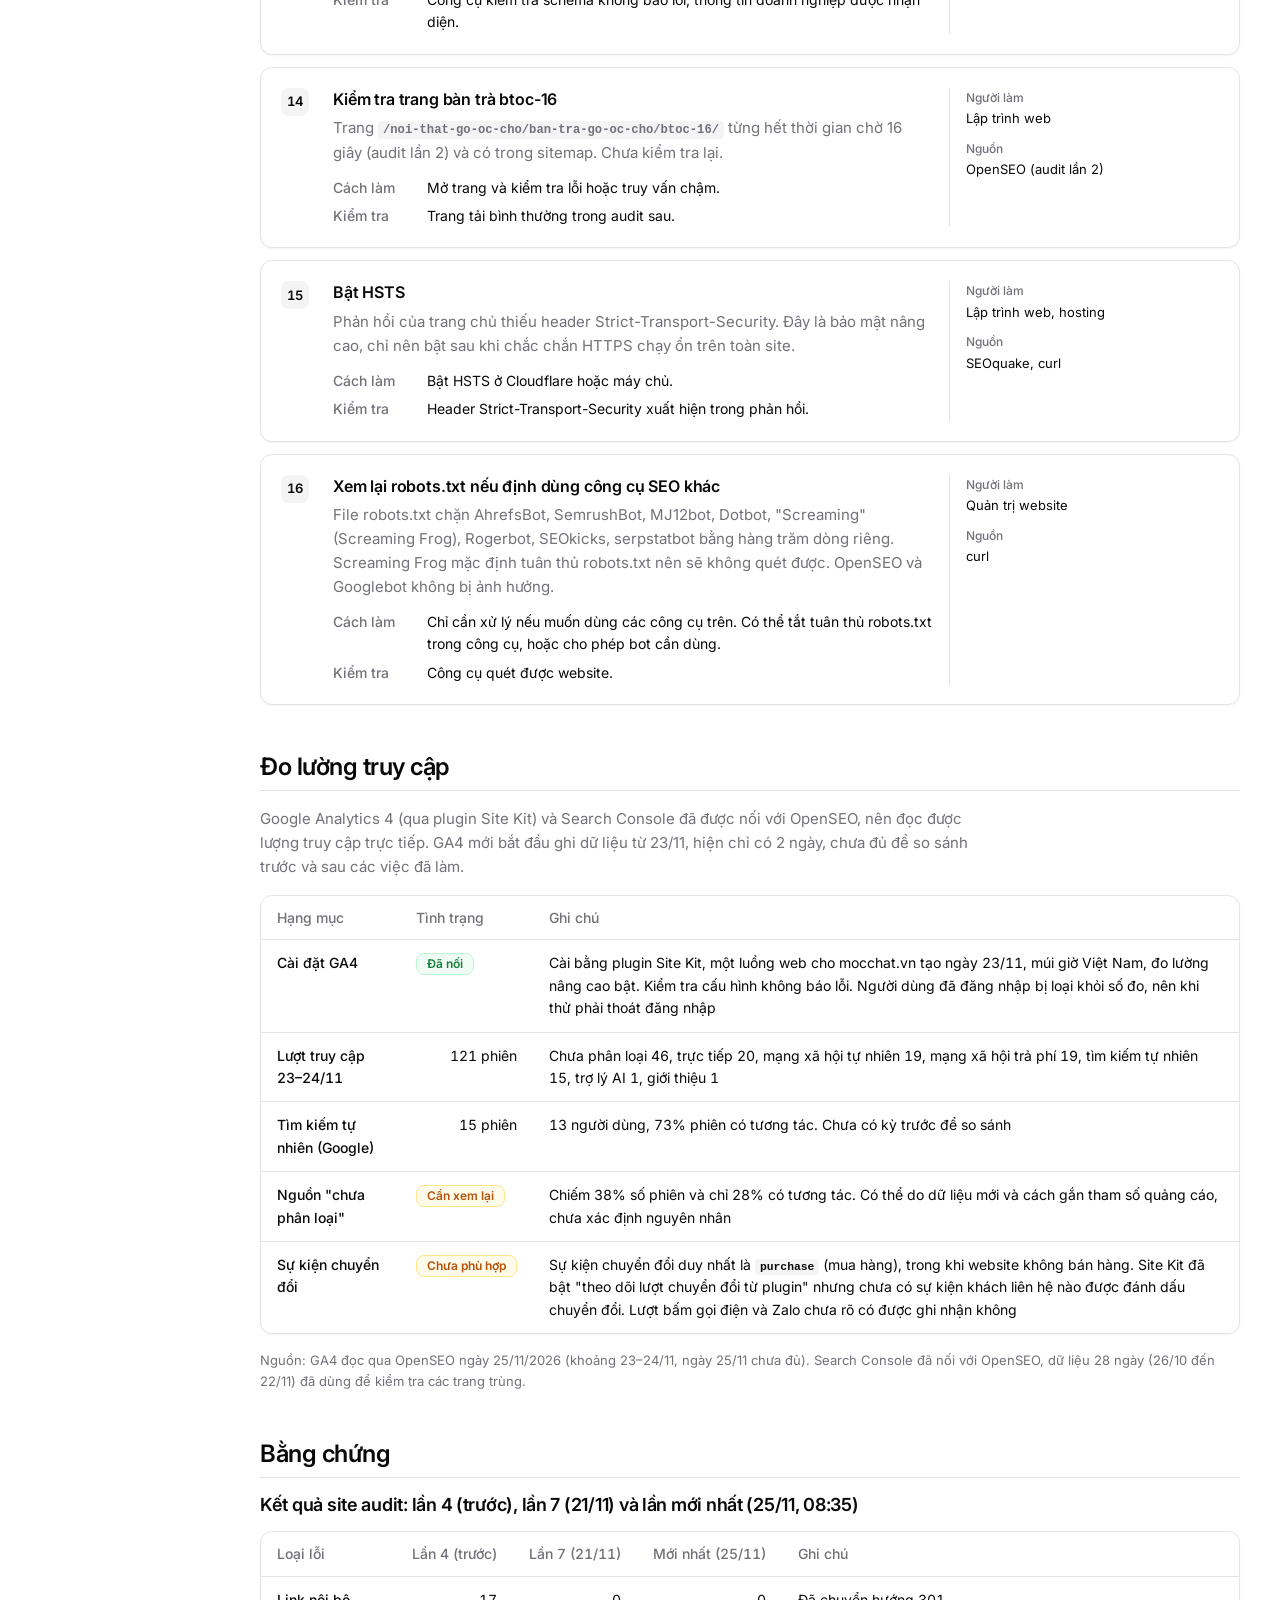
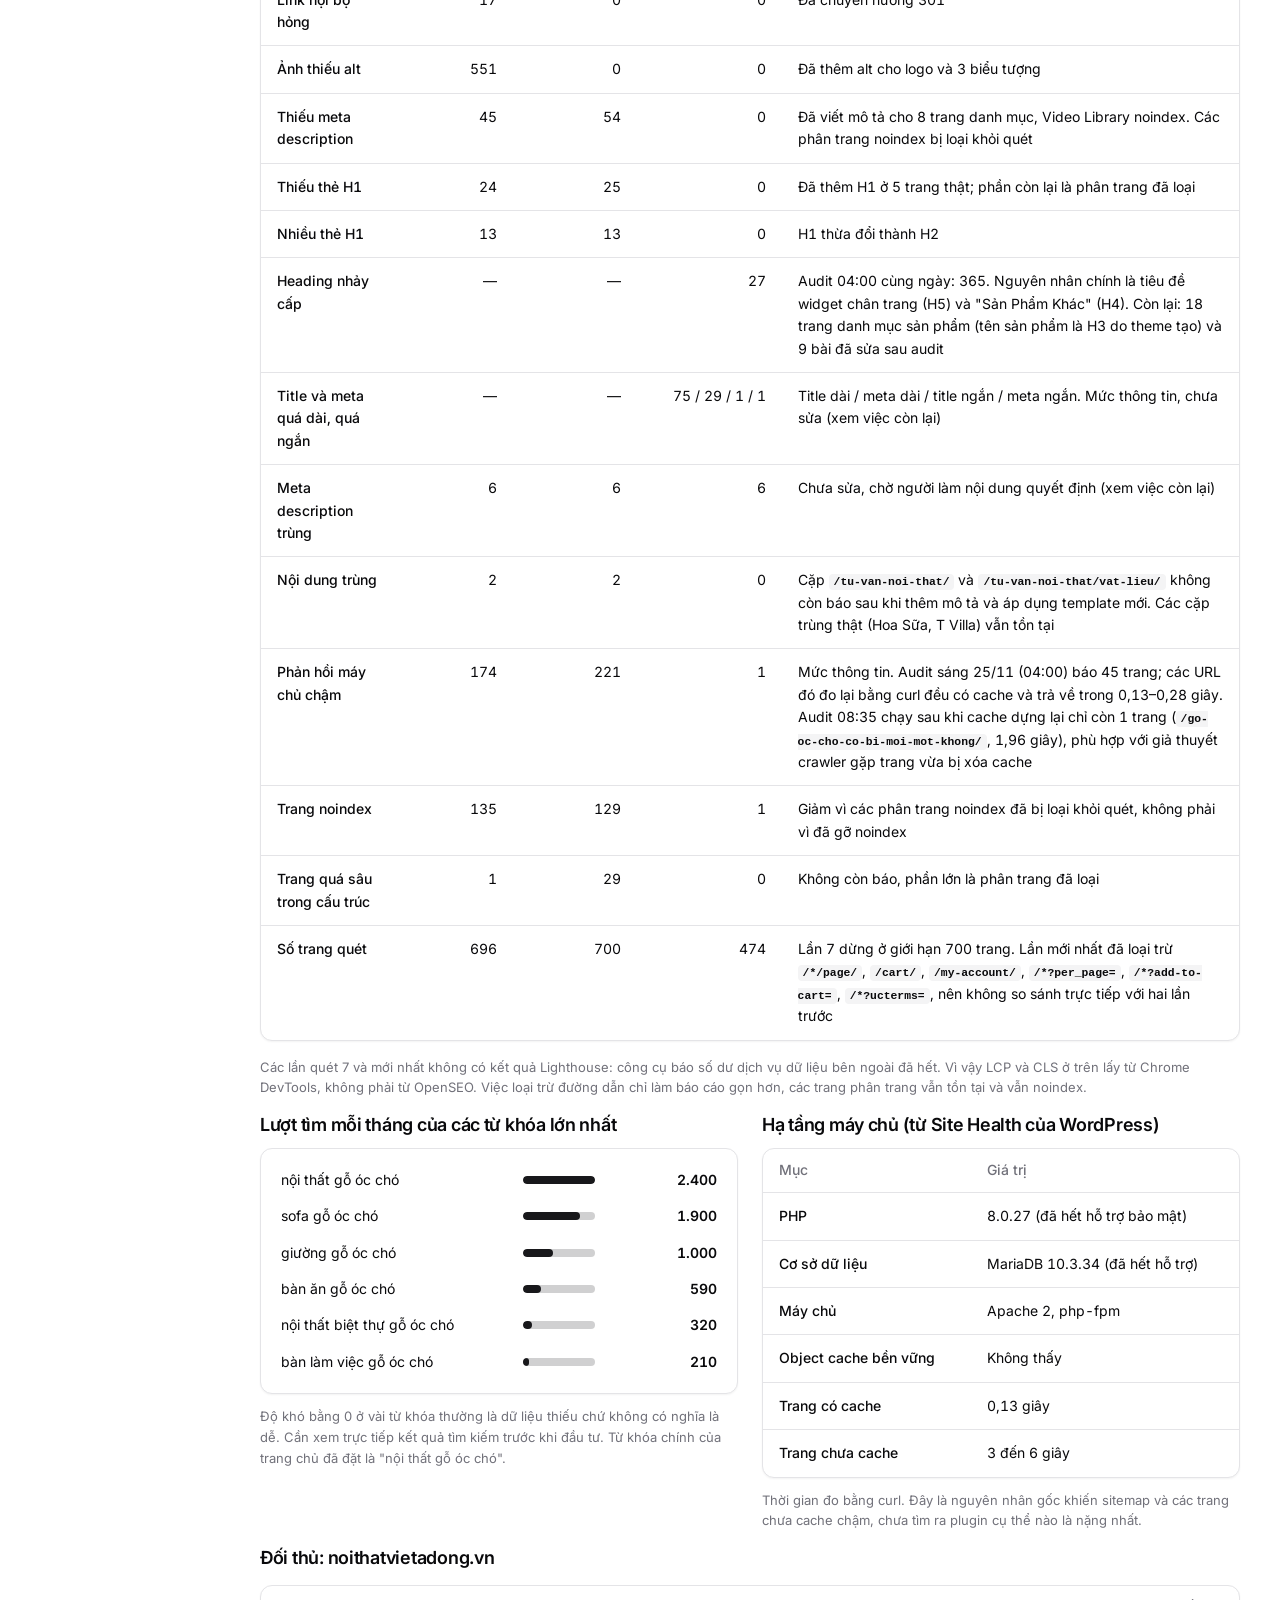
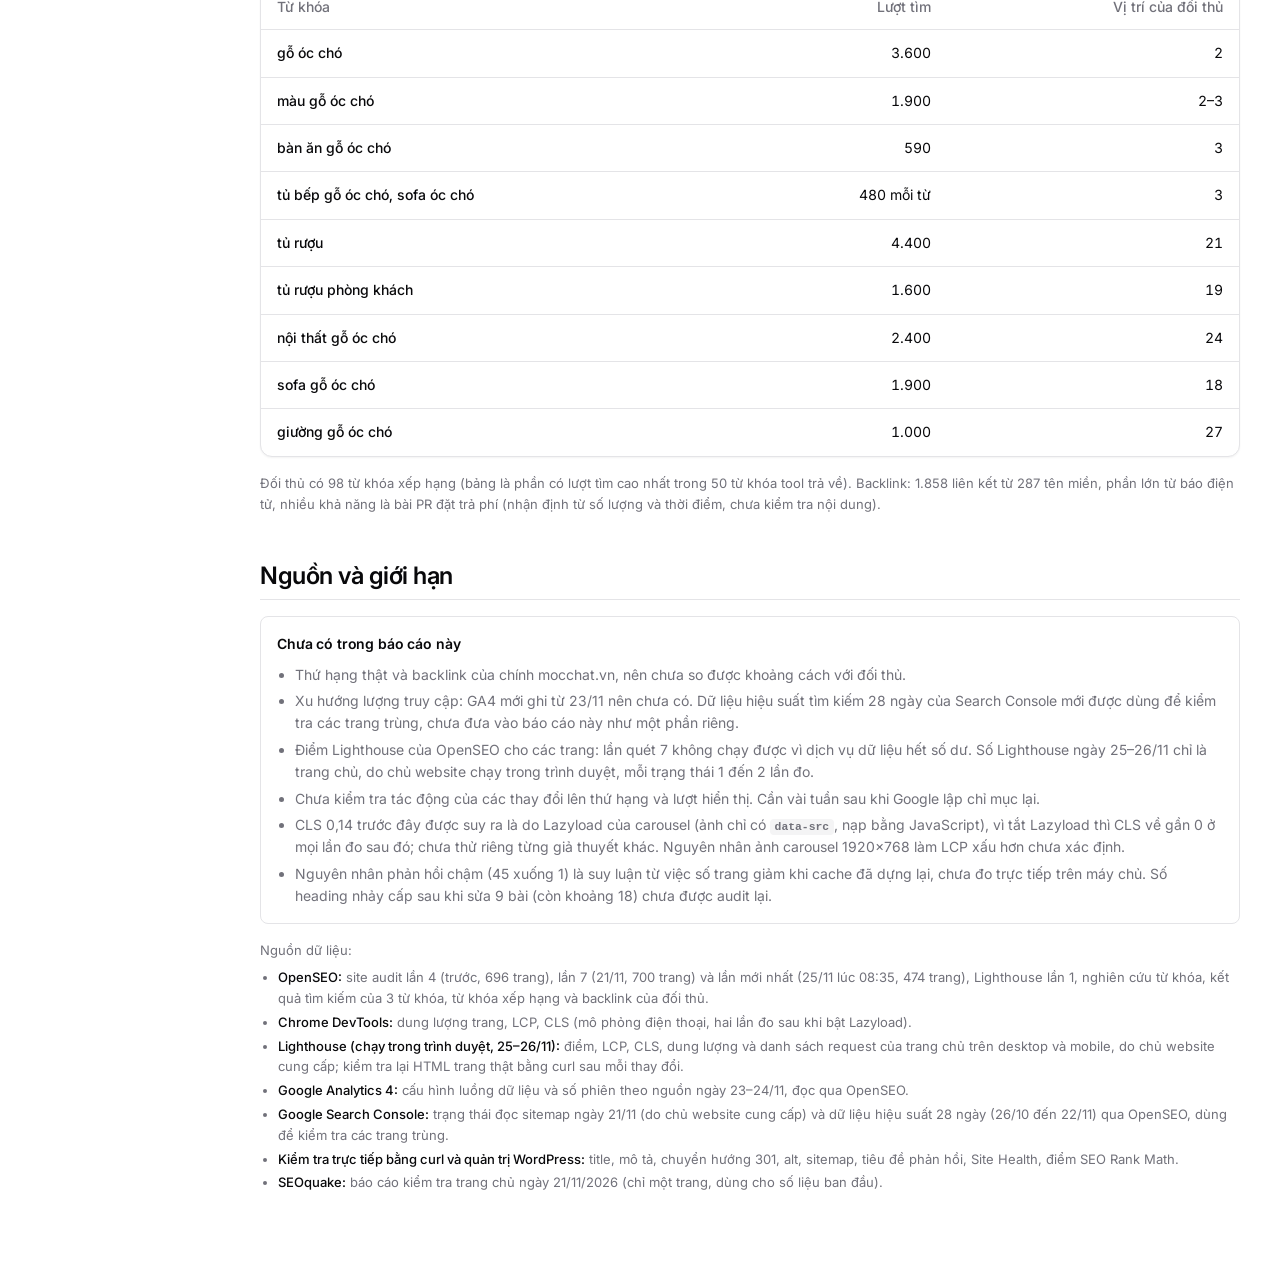
==== commit 4218dccf: "fix: update SEO report to reflect recent audit improvements and changes; enhance clarity on LCP and " ====
--- a/mocchat-seo-report.html
+++ b/mocchat-seo-report.html
@@ -30,966 +30,1079 @@
       </ul>
     </nav>
     <main class="page-main">
-    <div class="wrap">
-      <header>
-        <div style="margin-bottom: 24px">
-          <div class="eyebrow">Cập nhật 25/11/2026 · Sau hai đợt sửa</div>
-        </div>
-        <h1>Báo cáo SEO Mộc Chất</h1>
-        <p class="lede">
-          Sau hai đợt sửa (21/11 và 25/11), audit mới nhất không còn lỗi thiếu
-          H1 (từ 25 xuống 0), nhiều H1 (từ 13 xuống 0), thiếu meta description
-          ở các trang chính (từ 54 xuống 0), link nội bộ hỏng (từ 17 xuống 0)
-          và ảnh thiếu alt (từ 551 xuống 0). Các trang chuyển hướng 301 đã chạy
-          ở Cloudflare nên nhanh hơn nhiều. Lỗi heading nhảy cấp giảm từ 365 xuống 27 trang và trang phản hồi chậm từ 45 xuống 1. Còn lại: trang chủ trên điện thoại
-          vẫn chậm (LCP khoảng 15,7 giây khi mô phỏng), CLS tăng lên 0,14 sau
-          khi bật tải lười cho carousel, GA4 mới chạy từ 23/11 nên chưa đủ dữ liệu để so sánh, 6 meta
-          description trùng và các trang nội dung trùng chờ người làm nội dung
-          quyết định.
-        </p>
-        <div class="meta">
-          <span><b>Website:</b> mocchat.vn</span>
-          <span><b>Thị trường:</b> Việt Nam, tiếng Việt</span>
-          <span><b>Dữ liệu:</b> 20–25/11/2026</span>
-          <span
-            ><b>Audit so sánh:</b> lần 4 (trước, 696 trang), lần 7
-            (21/11, 700 trang) và lần mới nhất (25/11 lúc 08:35, 474 trang,
-            đã loại trừ phân trang và URL tham số)</span
-          >
-        </div>
-      </header>
+      <div class="wrap">
+        <header>
+          <div style="margin-bottom: 24px">
+            <div class="eyebrow">Cập nhật 26/11/2026 · Sau ba đợt sửa</div>
+          </div>
+          <h1>Báo cáo SEO Mộc Chất</h1>
+          <p class="lede">
+            Sau ba đợt sửa (21/11, 25/11 và 26/11), audit mới nhất không còn lỗi thiếu
+            H1 (từ 25 xuống 0), nhiều H1 (từ 13 xuống 0), thiếu meta description
+            ở các trang chính (từ 54 xuống 0), link nội bộ hỏng (từ 17 xuống 0)
+            và ảnh thiếu alt (từ 551 xuống 0). Các trang chuyển hướng 301 đã
+            chạy ở Cloudflare nên nhanh hơn nhiều. Lỗi heading nhảy cấp giảm từ
+            365 xuống 27 trang và trang phản hồi chậm từ 45 xuống 1. Còn lại:
+            trang chủ trên điện thoại đã cải thiện nhưng chưa đạt (Lighthouse 26/11: LCP 4,8 giây, dao động 3,8 đến 7,2 giây giữa các lần đo; CLS đã về 0,002), GA4 mới chạy từ 23/11 nên chưa đủ dữ liệu để so sánh, 6 meta description
+            trùng và các trang nội dung trùng chờ người làm nội dung quyết định.
+          </p>
+          <div class="meta">
+            <span><b>Website:</b> mocchat.vn</span>
+            <span><b>Thị trường:</b> Việt Nam, tiếng Việt</span>
+            <span><b>Dữ liệu:</b> 20–26/11/2026</span>
+            <span
+              ><b>Audit so sánh:</b> lần 4 (trước, 696 trang), lần 7 (21/11, 700
+              trang) và lần mới nhất (25/11 lúc 08:35, 474 trang, đã loại trừ
+              phân trang và URL tham số)</span
+            >
+          </div>
+        </header>
 
-      <section id="tinh-trang">
-        <h2>Tình trạng hiện tại</h2>
-        <div class="tablebox">
-          <table style="min-width: 760px">
-            <thead>
-              <tr>
-                <th>Chỉ số</th>
-                <th class="n">Trước</th>
-                <th class="n">Hiện tại</th>
-                <th>Trạng thái</th>
-                <th>Ghi chú</th>
-              </tr>
-            </thead>
-            <tbody>
-              <tr>
-                <th scope="row">Link nội bộ hỏng</th>
-                <td class="n">17</td>
-                <td class="n">0</td>
-                <td><span class="st ok">Đã xử lý</span></td>
-                <td>17 link chuyển hướng 301, audit lần 7 và lần mới nhất không còn lỗi</td>
-              </tr>
-              <tr>
-                <th scope="row">Ảnh thiếu alt</th>
-                <td class="n">551</td>
-                <td class="n">0</td>
-                <td><span class="st ok">Đã xử lý</span></td>
-                <td>Logo và 3 biểu tượng trong header, footer</td>
-              </tr>
-              <tr>
-                <th scope="row">Dung lượng trang chủ khi mở</th>
-                <td class="n">~15,0 MB</td>
-                <td class="n">5,77 MB</td>
-                <td><span class="st ok">Giảm 62%</span></td>
-                <td>9 ảnh PNG, JPG chuyển sang WebP 85%</td>
-              </tr>
-              <tr>
-                <th scope="row">LCP trang chủ trên mobile (mô phỏng)</th>
-                <td class="n">19,1 giây</td>
-                <td class="n">15,7 giây</td>
-                <td><span class="st crit">Vẫn rất chậm</span></td>
-                <td>Ngưỡng tốt của Google là 2,5 giây</td>
-              </tr>
-              <tr>
-                <th scope="row">CLS trang chủ</th>
-                <td class="n">0,00</td>
-                <td class="n">0,14</td>
-                <td><span class="st warn">Mới xấu đi</span></td>
-                <td>Sau khi bật tải lười cho carousel. Ngưỡng tốt là 0,1</td>
-              </tr>
-              <tr>
-                <th scope="row">Danh mục trong sitemap</th>
-                <td class="n">0</td>
-                <td class="n">18</td>
-                <td><span class="st ok">Google đã đọc</span></td>
-                <td>Search Console: 8 sitemap con đều Success</td>
-              </tr>
-              <tr>
-                <th scope="row">Công cụ đo truy cập</th>
-                <td class="n">Chưa có</td>
-                <td class="n">GA4 từ 23/11</td>
-                <td><span class="st warn">Mới có 2 ngày</span></td>
-                <td>GA4 và Search Console đã nối với OpenSEO. Chưa đặt sự kiện chuyển đổi cho khách liên hệ</td>
-              </tr>
-              <tr>
-                <th scope="row">Trang thiếu meta description</th>
-                <td class="n">45</td>
-                <td class="n">0</td>
-                <td><span class="st ok">Đã xử lý</span></td>
-                <td>Đã viết mô tả cho 8 trang danh mục, Video Library đã noindex</td>
-              </tr>
-              <tr>
-                <th scope="row">Trang thiếu thẻ H1</th>
-                <td class="n">25</td>
-                <td class="n">0</td>
-                <td><span class="st ok">Đã xử lý</span></td>
-                <td>Thêm H1 cho trang giới thiệu, dự án và các danh mục</td>
-              </tr>
-              <tr>
-                <th scope="row">Trang có nhiều thẻ H1</th>
-                <td class="n">13</td>
-                <td class="n">0</td>
-                <td><span class="st ok">Đã xử lý</span></td>
-                <td>Các H1 thừa trong nội dung đổi thành H2</td>
-              </tr>
-              <tr>
-                <th scope="row">Heading nhảy cấp (H1 → H3, H5…)</th>
-                <td class="n">365</td>
-                <td class="n">27</td>
-                <td><span class="st ok">Đã giảm</span></td>
-                <td>Số 365 là audit sáng 25/11. Sau audit mới nhất đã sửa thêm 9 bài, còn khoảng 18 trang danh mục sản phẩm (chưa audit lại)</td>
-              </tr>
-              <tr>
-                <th scope="row">Trang phản hồi máy chủ chậm</th>
-                <td class="n">45</td>
-                <td class="n">1</td>
-                <td><span class="st ok">Đã giảm</span></td>
-                <td>Còn 1 trang (1,96 giây). Audit sáng 25/11 chạy ngay sau khi cache bị xóa nên báo nhiều hơn thực tế</td>
-              </tr>
-              <tr>
-                <th scope="row">Meta description trùng</th>
-                <td class="n">6</td>
-                <td class="n">6</td>
-                <td><span class="st warn">Chờ quyết định</span></td>
-                <td>Các cặp trang nội dung trùng, cần người làm nội dung</td>
-              </tr>
-            </tbody>
-          </table>
-        </div>
-      </section>
+        <section id="tinh-trang">
+          <h2>Tình trạng hiện tại</h2>
+          <div class="tablebox">
+            <table style="min-width: 760px">
+              <thead>
+                <tr>
+                  <th>Chỉ số</th>
+                  <th class="n">Trước</th>
+                  <th class="n">Hiện tại</th>
+                  <th>Trạng thái</th>
+                  <th>Ghi chú</th>
+                </tr>
+              </thead>
+              <tbody>
+                <tr>
+                  <th scope="row">Link nội bộ hỏng</th>
+                  <td class="n">17</td>
+                  <td class="n">0</td>
+                  <td><span class="st ok">Đã xử lý</span></td>
+                  <td>
+                    17 link chuyển hướng 301, audit lần 7 và lần mới nhất không
+                    còn lỗi
+                  </td>
+                </tr>
+                <tr>
+                  <th scope="row">Ảnh thiếu alt</th>
+                  <td class="n">551</td>
+                  <td class="n">0</td>
+                  <td><span class="st ok">Đã xử lý</span></td>
+                  <td>Logo và 3 biểu tượng trong header, footer</td>
+                </tr>
+                <tr>
+                  <th scope="row">Dung lượng trang chủ khi mở</th>
+                  <td class="n">~15,0 MB</td>
+                  <td class="n">5,77 MB</td>
+                  <td><span class="st ok">Giảm 62%</span></td>
+                  <td>9 ảnh PNG, JPG chuyển sang WebP 85%</td>
+                </tr>
+                                <tr>
+                  <th scope="row">LCP trang chủ trên mobile (Lighthouse)</th>
+                  <td class="n">8,0 giây</td>
+                  <td class="n">4,8 giây</td>
+                  <td><span class="st warn">Đã giảm, chưa đạt</span></td>
+                  <td>Ngưỡng tốt của Google là 2,5 giây. Các lần đo cùng cấu hình dao động 3,8 đến 7,2 giây. Desktop 2,5 xuống 1,2 giây</td>
+                </tr>
+                <tr>
+                  <th scope="row">CLS trang chủ (mobile)</th>
+                  <td class="n">0,15</td>
+                  <td class="n">0,002</td>
+                  <td><span class="st ok">Đã xử lý</span></td>
+                  <td>Desktop 0,26 xuống 0,007. Giảm sau khi tắt Lazyload của carousel đầu trang</td>
+                </tr>
+                <tr>
+                  <th scope="row">Điểm Performance trang chủ (Lighthouse)</th>
+                  <td class="n">64 (mobile), 72 (desktop)</td>
+                  <td class="n">82 (mobile), 97 (desktop)</td>
+                  <td><span class="st ok">Tăng</span></td>
+                  <td>Một lần đo cho mỗi thiết bị, mobile có dao động giữa các lần đo</td>
+                </tr>
+                <tr>
+                  <th scope="row">Danh mục trong sitemap</th>
+                  <td class="n">0</td>
+                  <td class="n">18</td>
+                  <td><span class="st ok">Google đã đọc</span></td>
+                  <td>Search Console: 8 sitemap con đều Success</td>
+                </tr>
+                <tr>
+                  <th scope="row">Công cụ đo truy cập</th>
+                  <td class="n">Chưa có</td>
+                  <td class="n">GA4 từ 23/11</td>
+                  <td><span class="st warn">Mới có 2 ngày</span></td>
+                  <td>
+                    GA4 và Search Console đã nối với OpenSEO. Chưa đặt sự kiện
+                    chuyển đổi cho khách liên hệ
+                  </td>
+                </tr>
+                <tr>
+                  <th scope="row">Trang thiếu meta description</th>
+                  <td class="n">45</td>
+                  <td class="n">0</td>
+                  <td><span class="st ok">Đã xử lý</span></td>
+                  <td>
+                    Đã viết mô tả cho 8 trang danh mục, Video Library đã noindex
+                  </td>
+                </tr>
+                <tr>
+                  <th scope="row">Trang thiếu thẻ H1</th>
+                  <td class="n">25</td>
+                  <td class="n">0</td>
+                  <td><span class="st ok">Đã xử lý</span></td>
+                  <td>Thêm H1 cho trang giới thiệu, dự án và các danh mục</td>
+                </tr>
+                <tr>
+                  <th scope="row">Trang có nhiều thẻ H1</th>
+                  <td class="n">13</td>
+                  <td class="n">0</td>
+                  <td><span class="st ok">Đã xử lý</span></td>
+                  <td>Các H1 thừa trong nội dung đổi thành H2</td>
+                </tr>
+                <tr>
+                  <th scope="row">Heading nhảy cấp (H1 → H3, H5…)</th>
+                  <td class="n">365</td>
+                  <td class="n">27</td>
+                  <td><span class="st ok">Đã giảm</span></td>
+                  <td>
+                    Số 365 là audit sáng 25/11. Sau audit mới nhất đã sửa thêm 9
+                    bài, còn khoảng 18 trang danh mục sản phẩm (chưa audit lại)
+                  </td>
+                </tr>
+                <tr>
+                  <th scope="row">Trang phản hồi máy chủ chậm</th>
+                  <td class="n">45</td>
+                  <td class="n">1</td>
+                  <td><span class="st ok">Đã giảm</span></td>
+                  <td>
+                    Còn 1 trang (1,96 giây). Audit sáng 25/11 chạy ngay sau khi
+                    cache bị xóa nên báo nhiều hơn thực tế
+                  </td>
+                </tr>
+                <tr>
+                  <th scope="row">Meta description trùng</th>
+                  <td class="n">6</td>
+                  <td class="n">6</td>
+                  <td><span class="st warn">Chờ quyết định</span></td>
+                  <td>Các cặp trang nội dung trùng, cần người làm nội dung</td>
+                </tr>
+              </tbody>
+            </table>
+          </div>
+        </section>
 
-      <section id="da-lam">
-        <h2>Đã thực hiện</h2>
-        <p class="sub">
-          Các việc đã làm và kết quả đo được. Các số "trước" lấy từ báo cáo ban
-          đầu (audit lần 4, Lighthouse lần 1, kiểm tra bằng curl). Các số "sau"
-          lấy từ audit lần 7 (21/11) cho đợt đầu, và audit mới nhất (25/11) cho
-          đợt thứ hai, cùng kiểm tra bằng curl, Search Console và Chrome
-          DevTools.
-        </p>
-        <div class="tablebox">
-          <table style="min-width: 760px">
-            <thead>
-              <tr>
-                <th>Việc</th>
-                <th>Đã làm</th>
-                <th>Kết quả</th>
-                <th>Trạng thái</th>
-              </tr>
-            </thead>
-            <tbody>
-              <tr>
-                <th scope="row">Sửa title, mô tả, từ khóa chính trang chủ</th>
-                <td>
-                  Title cũ "…Gỗ Tự Thiên…" (sai chính tả, thiếu "óc chó") đổi
-                  thành "Thiết Kế Và Thi Công Nội Thất Gỗ Óc Chó Cao Cấp | Mộc
-                  Chất" (58 ký tự). Mô tả mới 136 ký tự có "gỗ óc chó". Đặt từ
-                  khóa chính "nội thất gỗ óc chó".<small
-                    >Không ghi "Hà Nội" trong title vì website bán toàn
-                    quốc.</small
-                  >
-                </td>
-                <td>
-                  Điểm SEO của trang trong Rank Math: 22 lên 84 trên 100. Title,
-                  og:title và mô tả trên trang công khai đã đổi, không còn "Tự
-                  Thiên".
-                </td>
-                <td><span class="st ok">Xong</span></td>
-              </tr>
-              <tr>
-                <th scope="row">Giảm mật độ từ khóa trang chủ</th>
-                <td>
-                  Đổi chữ ở 2 tiêu đề phụ (bỏ "nội thất" ở chỗ lặp), giảm 2 lưới
-                  dự án từ 9 xuống 6 mục.
-                </td>
-                <td>
-                  Mật độ cụm "nội thất gỗ óc chó": 2,86% (27 lần) xuống 2,43%
-                  (21 lần). Rank Math không còn báo mật độ cao.
-                </td>
-                <td><span class="st ok">Xong</span></td>
-              </tr>
-              <tr>
-                <th scope="row">Chuyển hướng 301 cho 17 link hỏng</th>
-                <td>
-                  2 quy tắc Regex trong Rank Math: 11 URL bàn ăn cũ
-                  (<code>…/ban-an-go-oc-cho/…-ma-baoc-NN/</code>) sang
-                  <code>…/ban-ghe-an-go-oc-cho/baoc-NN/</code>, và 6 đường dẫn
-                  cũ <code>/tu-van-noi-that/vat-lieu/go-oc-cho/SLUG/</code> sang
-                  <code>/SLUG/</code>.
-                </td>
-                <td>
-                  Link nội bộ hỏng 17 xuống 0 (audit lần 7). Đã thử bằng curl: 9
-                  URL cũ trả 301 về đúng trang đích.
-                </td>
-                <td><span class="st ok">Xong</span></td>
-              </tr>
-              <tr>
-                <th scope="row">Đưa danh mục sản phẩm vào sitemap</th>
-                <td>
-                  Bật sitemap cho danh mục sản phẩm trong Rank Math (18 URL).
-                  Rank Math cũng tự thêm Video Library (10 URL), giữ lại. Tạo
-                  quy tắc cache cho sitemap ở Cloudflare.
-                </td>
-                <td>
-                  Search Console: cả 8 sitemap con Success, danh mục 18 URL và
-                  Video Library 10 URL. Thời gian phản hồi sitemap từ 3,0 đến
-                  5,8 giây xuống 0,1 giây.
-                </td>
-                <td><span class="st ok">Xong</span></td>
-              </tr>
-              <tr>
-                <th scope="row">Thêm alt cho 4 ảnh trong template</th>
-                <td>
-                  Alt cho logo "Logo Mộc Chất" và 3 biểu tượng (nhà máy, địa chỉ
-                  showroom, điện thoại hotline) trong Media.
-                </td>
-                <td>
-                  Ảnh thiếu alt: 551 xuống 0 (audit lần 7). Đã thấy alt trong
-                  HTML công khai của cả 4 ảnh.
-                </td>
-                <td><span class="st ok">Xong</span></td>
-              </tr>
-              <tr>
-                <th scope="row">Nén ảnh trang chủ</th>
-                <td>
-                  Chuyển 9 ảnh (3 PNG và 6 JPG 2560 px) sang WebP chất lượng 85%
-                  và thay trong carousel, ảnh bìa video. Bật Lazyload cho
-                  carousel. Thêm slide đầu vào danh sách ảnh ưu tiên của
-                  FlyingPress (preload).
-                </td>
-                <td>
-                  Dung lượng khi mở trang: khoảng 15,0 MB xuống 5,77 MB. Ảnh PNG
-                  nặng: 3 xuống 0. LCP mô phỏng 19,1 xuống 15,7 giây. Nhưng CLS
-                  tăng từ 0,00 lên 0,14.
-                </td>
-                <td><span class="st warn">Một phần</span></td>
-              </tr>
-              <tr>
-                <th scope="row">Chuyển các redirect 301 lên Cloudflare</th>
-                <td>
-                  187 chuyển hướng bài viết cũ (bulk redirect), cộng 3 quy tắc:
-                  đường dẫn <code>/tu-van-noi-that/vat-lieu/go-oc-cho/*</code>,
-                  <code>…/ban-an-go-oc-cho/…-ma-baoc-*</code> và
-                  <code>/…/page/1/</code> về trang gốc. Thêm quy tắc bỏ tham số
-                  <code>?add-to-cart=</code>.
-                </td>
-                <td>
-                  Thời gian phản hồi của URL 301: khoảng 1,7–2,9 giây (Rank
-                  Math, PHP) xuống 0,09–0,15 giây (Cloudflare). Đo bằng curl.
-                </td>
-                <td><span class="st ok">Xong</span></td>
-              </tr>
-              <tr>
-                <th scope="row">Bỏ trang giỏ hàng và Video Library khỏi sitemap</th>
-                <td>
-                  Loại <code>/cart/</code>, <code>/checkout/</code>,
-                  <code>/my-account/</code> khỏi sitemap (website không bán
-                  hàng). Đặt Video Library ở chế độ noindex và tắt khỏi sitemap
-                  (trang rất mỏng, khoảng 48 từ, Search Console không ghi nhận
-                  lượt hiển thị).
-                </td>
-                <td>
-                  Sitemap còn 7 sitemap con, không còn video-library. Trang bài
-                  và trang lưu trữ Video Library trả thẻ robots
-                  <code>noindex</code>.
-                </td>
-                <td><span class="st ok">Xong</span></td>
-              </tr>
-              <tr>
-                <th scope="row">Sửa thẻ H1 (nhiều H1 và thiếu H1)</th>
-                <td>
-                  13 trang: các H1 thừa trong nội dung đổi thành H2 (6 bài dự
-                  án, 4 sản phẩm, 3 bài viết). 5 trang thiếu H1: thêm H1 cho
-                  trang giới thiệu và trang dự án (Elementor), áp dụng template
-                  lưu trữ có H1 cho 3 danh mục tư vấn và hoạt động.
-                </td>
-                <td>
-                  Audit mới nhất: thiếu H1 25 xuống 0, nhiều H1 13 xuống 0. Kiểm
-                  tra bằng curl: mỗi trang có đúng 1 H1.
-                </td>
-                <td><span class="st ok">Xong</span></td>
-              </tr>
-              <tr>
-                <th scope="row">Viết meta description cho 8 trang danh mục</th>
-                <td>
-                  4 danh mục sản phẩm theo phòng (phòng bếp, phòng ngủ, phòng
-                  khách sofa, phòng khách kệ TV, đã sửa tên viết hoa và lỗi
-                  chính tả) và 4 danh mục bài viết (Tư vấn nội thất, Vật liệu
-                  nội thất, Gỗ óc chó, Hoạt động của Mộc Chất).
-                </td>
-                <td>
-                  Audit mới nhất: thiếu meta description 54 xuống 0. Đã thấy mô
-                  tả trong HTML công khai của 7/8 trang. Trang Gỗ óc chó cần
-                  xóa cache để hiện.
-                </td>
-                <td><span class="st ok">Xong</span></td>
-              </tr>
-              <tr>
-                <th scope="row">Sửa lỗi chuyển hướng Rank Math khi URL có tham số</th>
-                <td>
-                  Đổi biểu thức của quy tắc gỗ óc chó trong Rank Math để slug
-                  không chứa dấu hỏi chấm (<code>[^/?]+</code>).
-                </td>
-                <td>
-                  Kiểm tra bằng curl (25/11): <code>…/go-oc-cho/?z=abc</code>
-                  và <code>?ver=2026</code> trả 200 thay vì chuyển hướng 301
-                  sang trang 404. Các URL cũ có tham số vẫn chuyển hướng đúng
-                  về URL mới và giữ tham số, nhưng vẫn chậm khoảng 2,7 đến 3,2
-                  giây vì do Rank Math (PHP) xử lý, chưa nằm ở Cloudflare.
-                </td>
-                <td><span class="st ok">Xong</span></td>
-              </tr>
-              <tr>
-                <th scope="row">Sửa title và meta của 3 trang</th>
-                <td>
-                  Trang Quy trình: meta "Trang chủ" thay bằng mô tả 145 ký tự
-                  theo đúng nội dung trang. Trang Liên Hệ: title 7 ký tự đổi
-                  thành "Liên Hệ Nội Thất Gỗ Óc Chó | Mộc Chất". Trang lưu
-                  trữ Dự Án: meta "Dự Án Archive - Mộc Chất" thay bằng mô tả
-                  138 ký tự.
-                </td>
-                <td>
-                  Kiểm tra bằng curl: cả 3 trang hiện đúng nội dung mới.
-                  Trong audit mới nhất, title quá ngắn còn 1 và meta quá ngắn
-                  còn 1 (cùng là trang <code>/san-pham/</code>, đã noindex,
-                  không sửa).
-                </td>
-                <td><span class="st ok">Xong</span></td>
-              </tr>
-              <tr>
-                <th scope="row">Sửa heading nhảy cấp trên toàn site</th>
-                <td>
-                  Tiêu đề 3 widget chân trang đổi từ H5 sang H2 (snippet
-                  WPCode). Tiêu đề "Sản Phẩm Khác" và "Thông Tin Quý Khách"
-                  đổi từ H4 sang H2, tiêu đề "12+ Năm kinh nghiệm…" ở trang
-                  chủ đổi từ H3 sang H2 (Elementor). 9 bài (4 sản phẩm, 4 dự
-                  án, 1 bài thi công) đổi H3 đầu bài thành H2. Chỉ đổi thẻ,
-                  không đổi chữ.
-                </td>
-                <td>
-                  Audit mới nhất: 365 xuống 27 trang. 9 bài sửa sau audit, đã
-                  đọc lại từng trang và không còn nhảy cấp. Kiểu chữ đo lại:
-                  tiêu đề trang chủ giữ nguyên 18px; tiêu đề trong bài lớn hơn
-                  2px (22px lên 24px).
-                </td>
-                <td><span class="st ok">Xong</span></td>
-              </tr>
-            </tbody>
-          </table>
-        </div>
-        <div class="two">
-          <div>
-            <h3>Dung lượng 3 ảnh nặng nhất trang chủ: trước và sau</h3>
-            <div
-              class="bars"
-              role="img"
-              aria-label="anh-2: 3,50 MB xuống 0,34 MB. A-HAI: 3,31 MB xuống 0,32 MB. Thiet-ke-chua-co-ten: 3,28 MB xuống 0,37 MB"
-            >
-              <div class="bar">
-                <span>anh-2.png</span
-                ><span class="track"
-                  ><span
-                    class="fill"
-                    style="display: block; width: 100%"
-                  ></span></span
-                ><span class="val">3,50 MB</span>
+        <section id="da-lam">
+          <h2>Đã thực hiện</h2>
+          <p class="sub">
+            Các việc đã làm và kết quả đo được. Các số "trước" lấy từ báo cáo
+            ban đầu (audit lần 4, Lighthouse lần 1, kiểm tra bằng curl). Các số
+            "sau" lấy từ audit lần 7 (21/11) cho đợt đầu, và audit mới nhất
+            (25/11) cho đợt thứ hai, cùng kiểm tra bằng curl, Search Console và
+            Chrome DevTools.
+          </p>
+          <div class="tablebox">
+            <table style="min-width: 760px">
+              <thead>
+                <tr>
+                  <th>Việc</th>
+                  <th>Đã làm</th>
+                  <th>Kết quả</th>
+                  <th>Trạng thái</th>
+                </tr>
+              </thead>
+              <tbody>
+                <tr>
+                  <th scope="row">Sửa title, mô tả, từ khóa chính trang chủ</th>
+                  <td>
+                    Title cũ "…Gỗ Tự Thiên…" (sai chính tả, thiếu "óc chó") đổi
+                    thành "Thiết Kế Và Thi Công Nội Thất Gỗ Óc Chó Cao Cấp | Mộc
+                    Chất" (58 ký tự). Mô tả mới 136 ký tự có "gỗ óc chó". Đặt từ
+                    khóa chính "nội thất gỗ óc chó".<small
+                      >Không ghi "Hà Nội" trong title vì website bán toàn
+                      quốc.</small
+                    >
+                  </td>
+                  <td>
+                    Điểm SEO của trang trong Rank Math: 22 lên 84 trên 100.
+                    Title, og:title và mô tả trên trang công khai đã đổi, không
+                    còn "Tự Thiên".
+                  </td>
+                  <td><span class="st ok">Xong</span></td>
+                </tr>
+                <tr>
+                  <th scope="row">Giảm mật độ từ khóa trang chủ</th>
+                  <td>
+                    Đổi chữ ở 2 tiêu đề phụ (bỏ "nội thất" ở chỗ lặp), giảm 2
+                    lưới dự án từ 9 xuống 6 mục.
+                  </td>
+                  <td>
+                    Mật độ cụm "nội thất gỗ óc chó": 2,86% (27 lần) xuống 2,43%
+                    (21 lần). Rank Math không còn báo mật độ cao.
+                  </td>
+                  <td><span class="st ok">Xong</span></td>
+                </tr>
+                <tr>
+                  <th scope="row">Chuyển hướng 301 cho 17 link hỏng</th>
+                  <td>
+                    2 quy tắc Regex trong Rank Math: 11 URL bàn ăn cũ
+                    (<code>…/ban-an-go-oc-cho/…-ma-baoc-NN/</code>) sang
+                    <code>…/ban-ghe-an-go-oc-cho/baoc-NN/</code>, và 6 đường dẫn
+                    cũ
+                    <code>/tu-van-noi-that/vat-lieu/go-oc-cho/SLUG/</code> sang
+                    <code>/SLUG/</code>.
+                  </td>
+                  <td>
+                    Link nội bộ hỏng 17 xuống 0 (audit lần 7). Đã thử bằng curl:
+                    9 URL cũ trả 301 về đúng trang đích.
+                  </td>
+                  <td><span class="st ok">Xong</span></td>
+                </tr>
+                <tr>
+                  <th scope="row">Đưa danh mục sản phẩm vào sitemap</th>
+                  <td>
+                    Bật sitemap cho danh mục sản phẩm trong Rank Math (18 URL).
+                    Rank Math cũng tự thêm Video Library (10 URL), giữ lại. Tạo
+                    quy tắc cache cho sitemap ở Cloudflare.
+                  </td>
+                  <td>
+                    Search Console: cả 8 sitemap con Success, danh mục 18 URL và
+                    Video Library 10 URL. Thời gian phản hồi sitemap từ 3,0 đến
+                    5,8 giây xuống 0,1 giây.
+                  </td>
+                  <td><span class="st ok">Xong</span></td>
+                </tr>
+                <tr>
+                  <th scope="row">Thêm alt cho 4 ảnh trong template</th>
+                  <td>
+                    Alt cho logo "Logo Mộc Chất" và 3 biểu tượng (nhà máy, địa
+                    chỉ showroom, điện thoại hotline) trong Media.
+                  </td>
+                  <td>
+                    Ảnh thiếu alt: 551 xuống 0 (audit lần 7). Đã thấy alt trong
+                    HTML công khai của cả 4 ảnh.
+                  </td>
+                  <td><span class="st ok">Xong</span></td>
+                </tr>
+                <tr>
+                  <th scope="row">Nén ảnh trang chủ</th>
+                  <td>
+                    Chuyển 9 ảnh (3 PNG và 6 JPG 2560 px) sang WebP chất lượng
+                    85% và thay trong carousel, ảnh bìa video. Bật Lazyload cho
+                    carousel. Thêm slide đầu vào danh sách ảnh ưu tiên của
+                    FlyingPress (preload).
+                  </td>
+                  <td>
+                    Dung lượng khi mở trang: khoảng 15,0 MB xuống 5,77 MB. Ảnh
+                    PNG nặng: 3 xuống 0. LCP mô phỏng 19,1 xuống 15,7 giây.
+                    Nhưng CLS tăng từ 0,00 lên 0,14.
+                  </td>
+                  <td><span class="st warn">Một phần</span></td>
+                </tr>
+                <tr>
+                  <th scope="row">Sửa CLS trang chủ và ảnh DMCA</th>
+                  <td>
+                    Tắt Lazyload của carousel đầu trang trong Elementor (ảnh có
+                    <code>src</code> ngay trong HTML). Thêm width và height cho
+                    ảnh DMCA ở chân trang. Giảm ảnh bìa video đầu tiên từ
+                    1920×1080 xuống 800×533 (350 KB xuống 99 KB).
+                  </td>
+                  <td>
+                    Lighthouse 26/11: CLS mobile 0,15 xuống 0,002, desktop 0,26
+                    xuống 0,007. LCP mobile 8,0 xuống 4,8 giây, desktop 2,5
+                    xuống 1,2 giây. Performance mobile 64 lên 82, desktop 72
+                    lên 97. Đổi lại dung lượng trang tăng (desktop 4,9 lên 7,0
+                    MB, mobile 4,2 lên 5,7 MB).
+                  </td>
+                  <td><span class="st ok">Xong</span></td>
+                </tr>
+                <tr>
+                  <th scope="row">Thử ảnh carousel 1920×768 (đã hoàn lại)</th>
+                  <td>
+                    Đặt kích thước ảnh carousel Custom 1920×768 để giảm dung
+                    lượng, thêm URL ảnh mới vào danh sách ảnh loại trừ lazy của
+                    FlyingPress.
+                  </td>
+                  <td>
+                    Dung lượng giảm (desktop 5,0 MB, mobile 3,6 đến 3,8 MB)
+                    nhưng LCP xấu đi trong hai lần đo (desktop 2,9 đến 3,0 giây,
+                    mobile 9,9 đến 11,8 giây). Đặt lại Full thì LCP về 1,2 và
+                    4,8 giây. Chưa xác định nguyên nhân.
+                  </td>
+                  <td><span class="st warn">Hoàn lại</span></td>
+                </tr>
+                <tr>
+                  <th scope="row">Chuyển các redirect 301 lên Cloudflare</th>
+                  <td>
+                    187 chuyển hướng bài viết cũ (bulk redirect), cộng 3 quy
+                    tắc: đường dẫn
+                    <code>/tu-van-noi-that/vat-lieu/go-oc-cho/*</code>,
+                    <code>…/ban-an-go-oc-cho/…-ma-baoc-*</code> và
+                    <code>/…/page/1/</code> về trang gốc. Thêm quy tắc bỏ tham
+                    số <code>?add-to-cart=</code>.
+                  </td>
+                  <td>
+                    Thời gian phản hồi của URL 301: khoảng 1,7–2,9 giây (Rank
+                    Math, PHP) xuống 0,09–0,15 giây (Cloudflare). Đo bằng curl.
+                  </td>
+                  <td><span class="st ok">Xong</span></td>
+                </tr>
+                <tr>
+                  <th scope="row">
+                    Bỏ trang giỏ hàng và Video Library khỏi sitemap
+                  </th>
+                  <td>
+                    Loại <code>/cart/</code>, <code>/checkout/</code>,
+                    <code>/my-account/</code> khỏi sitemap (website không bán
+                    hàng). Đặt Video Library ở chế độ noindex và tắt khỏi
+                    sitemap (trang rất mỏng, khoảng 48 từ, Search Console không
+                    ghi nhận lượt hiển thị).
+                  </td>
+                  <td>
+                    Sitemap còn 7 sitemap con, không còn video-library. Trang
+                    bài và trang lưu trữ Video Library trả thẻ robots
+                    <code>noindex</code>.
+                  </td>
+                  <td><span class="st ok">Xong</span></td>
+                </tr>
+                <tr>
+                  <th scope="row">Sửa thẻ H1 (nhiều H1 và thiếu H1)</th>
+                  <td>
+                    13 trang: các H1 thừa trong nội dung đổi thành H2 (6 bài dự
+                    án, 4 sản phẩm, 3 bài viết). 5 trang thiếu H1: thêm H1 cho
+                    trang giới thiệu và trang dự án (Elementor), áp dụng
+                    template lưu trữ có H1 cho 3 danh mục tư vấn và hoạt động.
+                  </td>
+                  <td>
+                    Audit mới nhất: thiếu H1 25 xuống 0, nhiều H1 13 xuống 0.
+                    Kiểm tra bằng curl: mỗi trang có đúng 1 H1.
+                  </td>
+                  <td><span class="st ok">Xong</span></td>
+                </tr>
+                <tr>
+                  <th scope="row">
+                    Viết meta description cho 8 trang danh mục
+                  </th>
+                  <td>
+                    4 danh mục sản phẩm theo phòng (phòng bếp, phòng ngủ, phòng
+                    khách sofa, phòng khách kệ TV, đã sửa tên viết hoa và lỗi
+                    chính tả) và 4 danh mục bài viết (Tư vấn nội thất, Vật liệu
+                    nội thất, Gỗ óc chó, Hoạt động của Mộc Chất).
+                  </td>
+                  <td>
+                    Audit mới nhất: thiếu meta description 54 xuống 0. Đã thấy
+                    mô tả trong HTML công khai của 7/8 trang. Trang Gỗ óc chó
+                    cần xóa cache để hiện.
+                  </td>
+                  <td><span class="st ok">Xong</span></td>
+                </tr>
+                <tr>
+                  <th scope="row">
+                    Sửa lỗi chuyển hướng Rank Math khi URL có tham số
+                  </th>
+                  <td>
+                    Đổi biểu thức của quy tắc gỗ óc chó trong Rank Math để slug
+                    không chứa dấu hỏi chấm (<code>[^/?]+</code>).
+                  </td>
+                  <td>
+                    Kiểm tra bằng curl (25/11):
+                    <code>…/go-oc-cho/?z=abc</code> và
+                    <code>?ver=2026</code> trả 200 thay vì chuyển hướng 301 sang
+                    trang 404. Các URL cũ có tham số vẫn chuyển hướng đúng về
+                    URL mới và giữ tham số, nhưng vẫn chậm khoảng 2,7 đến 3,2
+                    giây vì do Rank Math (PHP) xử lý, chưa nằm ở Cloudflare.
+                  </td>
+                  <td><span class="st ok">Xong</span></td>
+                </tr>
+                <tr>
+                  <th scope="row">Sửa title và meta của 3 trang</th>
+                  <td>
+                    Trang Quy trình: meta "Trang chủ" thay bằng mô tả 145 ký tự
+                    theo đúng nội dung trang. Trang Liên Hệ: title 7 ký tự đổi
+                    thành "Liên Hệ Nội Thất Gỗ Óc Chó | Mộc Chất". Trang lưu trữ
+                    Dự Án: meta "Dự Án Archive - Mộc Chất" thay bằng mô tả 138
+                    ký tự.
+                  </td>
+                  <td>
+                    Kiểm tra bằng curl: cả 3 trang hiện đúng nội dung mới. Trong
+                    audit mới nhất, title quá ngắn còn 1 và meta quá ngắn còn 1
+                    (cùng là trang <code>/san-pham/</code>, đã noindex, không
+                    sửa).
+                  </td>
+                  <td><span class="st ok">Xong</span></td>
+                </tr>
+                <tr>
+                  <th scope="row">Sửa heading nhảy cấp trên toàn site</th>
+                  <td>
+                    Tiêu đề 3 widget chân trang đổi từ H5 sang H2 (snippet
+                    WPCode). Tiêu đề "Sản Phẩm Khác" và "Thông Tin Quý Khách"
+                    đổi từ H4 sang H2, tiêu đề "12+ Năm kinh nghiệm…" ở trang
+                    chủ đổi từ H3 sang H2 (Elementor). 9 bài (4 sản phẩm, 4 dự
+                    án, 1 bài thi công) đổi H3 đầu bài thành H2. Chỉ đổi thẻ,
+                    không đổi chữ.
+                  </td>
+                  <td>
+                    Audit mới nhất: 365 xuống 27 trang. 9 bài sửa sau audit, đã
+                    đọc lại từng trang và không còn nhảy cấp. Kiểu chữ đo lại:
+                    tiêu đề trang chủ giữ nguyên 18px; tiêu đề trong bài lớn hơn
+                    2px (22px lên 24px).
+                  </td>
+                  <td><span class="st ok">Xong</span></td>
+                </tr>
+              </tbody>
+            </table>
+          </div>
+          <div class="two">
+            <div>
+              <h3>Dung lượng 3 ảnh nặng nhất trang chủ: trước và sau</h3>
+              <div
+                class="bars"
+                role="img"
+                aria-label="anh-2: 3,50 MB xuống 0,34 MB. A-HAI: 3,31 MB xuống 0,32 MB. Thiet-ke-chua-co-ten: 3,28 MB xuống 0,37 MB"
+              >
+                <div class="bar">
+                  <span>anh-2.png</span
+                  ><span class="track"
+                    ><span
+                      class="fill"
+                      style="display: block; width: 100%"
+                    ></span></span
+                  ><span class="val">3,50 MB</span>
+                </div>
+                <div class="bar">
+                  <span>anh-2.webp</span
+                  ><span class="track"
+                    ><span
+                      class="fill after"
+                      style="display: block; width: 9.7%"
+                    ></span></span
+                  ><span class="val">0,34 MB</span>
+                </div>
+                <div class="bar">
+                  <span>A-HAI.png</span
+                  ><span class="track"
+                    ><span
+                      class="fill"
+                      style="display: block; width: 94.6%"
+                    ></span></span
+                  ><span class="val">3,31 MB</span>
+                </div>
+                <div class="bar">
+                  <span>A-HAI.webp</span
+                  ><span class="track"
+                    ><span
+                      class="fill after"
+                      style="display: block; width: 9.1%"
+                    ></span></span
+                  ><span class="val">0,32 MB</span>
+                </div>
+                <div class="bar">
+                  <span>Thiet-ke-chua-co-ten.png</span
+                  ><span class="track"
+                    ><span
+                      class="fill"
+                      style="display: block; width: 93.7%"
+                    ></span></span
+                  ><span class="val">3,28 MB</span>
+                </div>
+                <div class="bar">
+                  <span>Thiet-ke-chua-co-ten.webp</span
+                  ><span class="track"
+                    ><span
+                      class="fill after"
+                      style="display: block; width: 10.6%"
+                    ></span></span
+                  ><span class="val">0,37 MB</span>
+                </div>
               </div>
-              <div class="bar">
-                <span>anh-2.webp</span
-                ><span class="track"
-                  ><span
-                    class="fill after"
-                    style="display: block; width: 9.7%"
-                  ></span></span
-                ><span class="val">0,34 MB</span>
+              <p class="src">
+                Số "trước" lấy từ báo cáo ban đầu, số "sau" lấy từ dung lượng
+                tệp WebP trong thư viện Media. Cả 9 ảnh đã nén gồm 6 ảnh JPG
+                trong carousel (giảm 27% đến 46%).
+              </p>
+            </div>
+            <div>
+              <h3>Tốc độ trang chủ trên điện thoại (Chrome DevTools)</h3>
+              <div class="tablebox">
+                <table style="min-width: 360px">
+                  <thead>
+                    <tr>
+                      <th>Chỉ số</th>
+                      <th class="n">Trước</th>
+                      <th class="n">Sau</th>
+                    </tr>
+                  </thead>
+                  <tbody>
+                    <tr>
+                      <th scope="row">LCP</th>
+                      <td class="n">19,1 s</td>
+                      <td class="n">15,7 s</td>
+                    </tr>
+                    <tr>
+                      <th scope="row">CLS</th>
+                      <td class="n">0,00</td>
+                      <td class="n">0,14</td>
+                    </tr>
+                    <tr>
+                      <th scope="row">Thời gian máy chủ (TTFB)</th>
+                      <td class="n">0,57 s</td>
+                      <td class="n">0,58–0,66 s</td>
+                    </tr>
+                    <tr>
+                      <th scope="row">Tải khi mở trang</th>
+                      <td class="n">~15,0 MB</td>
+                      <td class="n">5,77 MB</td>
+                    </tr>
+                  </tbody>
+                </table>
               </div>
-              <div class="bar">
-                <span>A-HAI.png</span
-                ><span class="track"
-                  ><span
-                    class="fill"
-                    style="display: block; width: 94.6%"
-                  ></span></span
-                ><span class="val">3,31 MB</span>
+              <p class="src">
+                Đo trong cửa sổ không đăng nhập, mô phỏng điện thoại 412 px, CPU
+                chậm 4 lần, mạng Slow 4G. "Trước" là lúc chưa bật Lazyload (sau
+                khi nén ảnh), "sau" là hai lần đo liên tiếp sau khi bật Lazyload
+                (15,8 và 15,7 giây). Không so trực tiếp với mốc LCP 24,0 giây
+                của Lighthouse ban đầu vì hai phương pháp khác nhau. Phần tử LCP
+                hiện là ảnh bìa video, không còn là slide carousel.
+              </p>
+            </div>
+          </div>
+          <h3>Lighthouse trang chủ (chạy trong trình duyệt, 25–26/11)</h3>
+          <div class="tablebox">
+            <table style="min-width: 760px">
+              <thead>
+                <tr>
+                  <th>Trạng thái</th>
+                  <th class="n">Desktop LCP</th>
+                  <th class="n">Desktop CLS</th>
+                  <th class="n">Desktop điểm</th>
+                  <th class="n">Mobile LCP</th>
+                  <th class="n">Mobile CLS</th>
+                  <th class="n">Mobile điểm</th>
+                </tr>
+              </thead>
+              <tbody>
+                <tr><th scope="row">25/11, trước khi sửa</th><td class="n">2,5 s</td><td class="n">0,26</td><td class="n">72</td><td class="n">8,0 s</td><td class="n">0,15</td><td class="n">64</td></tr>
+                <tr><th scope="row">26/11, tắt Lazyload carousel, ảnh Full (2 lần đo)</th><td class="n">1,1 và 0,7 s</td><td class="n">0,01 và 0,003</td><td class="n">98 và 96</td><td class="n">3,8 và 7,2 s</td><td class="n">0,002</td><td class="n">87 và 76</td></tr>
+                <tr><th scope="row">26/11, carousel 1920×768 (2 lần đo)</th><td class="n">2,9 và 3,0 s</td><td class="n">0,009</td><td class="n">84 và 82</td><td class="n">9,9 và 11,8 s</td><td class="n">0,001 và 0,002</td><td class="n">73 và 74</td></tr>
+                <tr><th scope="row">26/11, carousel Full + ảnh bìa video 800×533</th><td class="n">1,2 s</td><td class="n">0,007</td><td class="n">97</td><td class="n">4,8 s</td><td class="n">0,002</td><td class="n">82</td></tr>
+              </tbody>
+            </table>
+          </div>
+          <p class="src">
+            Do chủ website chạy Lighthouse trong trình duyệt (mô phỏng mạng
+            chậm), mỗi trạng thái chỉ 1 đến 2 lần đo. Mobile LCP dao động từ 3,8
+            đến 7,2 giây trong cùng một cấu hình, nên chênh lệch nhỏ không đáng
+            tin; chênh lớn (CLS, và LCP khi đổi ảnh carousel sang 1920×768) lặp
+            lại ở nhiều lần đo. Phương pháp khác với phép đo Chrome DevTools ở
+            trên nên không so trực tiếp hai bảng.
+          </p>
+        </section>
+
+        <section id="viec-can-lam">
+          <h2>Việc còn lại</h2>
+          <p class="sub">
+            Các việc chưa làm hoặc mới phát sinh, chia theo mức ưu tiên. Thứ tự
+            trong từng nhóm là thứ tự nên làm. Mức tác động lên thứ hạng chưa
+            thể định lượng, nên các việc được xếp theo mức độ chắc chắn của lỗi
+            và độ rộng ảnh hưởng.
+          </p>
+          <div id="tasks"></div>
+        </section>
+
+        <section id="do-luong">
+          <h2>Đo lường truy cập</h2>
+          <p class="sub">
+            Google Analytics 4 (qua plugin Site Kit) và Search Console đã được
+            nối với OpenSEO, nên đọc được lượng truy cập trực tiếp. GA4 mới bắt
+            đầu ghi dữ liệu từ 23/11, hiện chỉ có 2 ngày, chưa đủ để so sánh
+            trước và sau các việc đã làm.
+          </p>
+          <div class="tablebox">
+            <table style="min-width: 560px">
+              <thead>
+                <tr>
+                  <th>Hạng mục</th>
+                  <th>Tình trạng</th>
+                  <th>Ghi chú</th>
+                </tr>
+              </thead>
+              <tbody>
+                <tr>
+                  <th scope="row">Cài đặt GA4</th>
+                  <td><span class="st ok">Đã nối</span></td>
+                  <td>
+                    Cài bằng plugin Site Kit, một luồng web cho mocchat.vn tạo
+                    ngày 23/11, múi giờ Việt Nam, đo lường nâng cao bật. Kiểm
+                    tra cấu hình không báo lỗi. Người dùng đã đăng nhập bị loại
+                    khỏi số đo, nên khi thử phải thoát đăng nhập
+                  </td>
+                </tr>
+                <tr>
+                  <th scope="row">Lượt truy cập 23–24/11</th>
+                  <td class="n">121 phiên</td>
+                  <td>
+                    Chưa phân loại 46, trực tiếp 20, mạng xã hội tự nhiên 19,
+                    mạng xã hội trả phí 19, tìm kiếm tự nhiên 15, trợ lý AI 1,
+                    giới thiệu 1
+                  </td>
+                </tr>
+                <tr>
+                  <th scope="row">Tìm kiếm tự nhiên (Google)</th>
+                  <td class="n">15 phiên</td>
+                  <td>
+                    13 người dùng, 73% phiên có tương tác. Chưa có kỳ trước để
+                    so sánh
+                  </td>
+                </tr>
+                <tr>
+                  <th scope="row">Nguồn "chưa phân loại"</th>
+                  <td><span class="st warn">Cần xem lại</span></td>
+                  <td>
+                    Chiếm 38% số phiên và chỉ 28% có tương tác. Có thể do dữ
+                    liệu mới và cách gắn tham số quảng cáo, chưa xác định nguyên
+                    nhân
+                  </td>
+                </tr>
+                <tr>
+                  <th scope="row">Sự kiện chuyển đổi</th>
+                  <td><span class="st warn">Chưa phù hợp</span></td>
+                  <td>
+                    Sự kiện chuyển đổi duy nhất là <code>purchase</code> (mua
+                    hàng), trong khi website không bán hàng. Site Kit đã bật
+                    "theo dõi lượt chuyển đổi từ plugin" nhưng chưa có sự kiện
+                    khách liên hệ nào được đánh dấu chuyển đổi. Lượt bấm gọi
+                    điện và Zalo chưa rõ có được ghi nhận không
+                  </td>
+                </tr>
+              </tbody>
+            </table>
+          </div>
+          <p class="src">
+            Nguồn: GA4 đọc qua OpenSEO ngày 25/11/2026 (khoảng 23–24/11, ngày
+            25/11 chưa đủ). Search Console đã nối với OpenSEO, dữ liệu 28 ngày
+            (26/10 đến 22/11) đã dùng để kiểm tra các trang trùng.
+          </p>
+        </section>
+
+        <section id="bang-chung">
+          <h2>Bằng chứng</h2>
+
+          <h3>
+            Kết quả site audit: lần 4 (trước), lần 7 (21/11) và lần mới nhất
+            (25/11, 08:35)
+          </h3>
+          <div class="tablebox">
+            <table style="min-width: 760px">
+              <thead>
+                <tr>
+                  <th>Loại lỗi</th>
+                  <th class="n">Lần 4 (trước)</th>
+                  <th class="n">Lần 7 (21/11)</th>
+                  <th class="n">Mới nhất (25/11)</th>
+                  <th>Ghi chú</th>
+                </tr>
+              </thead>
+              <tbody>
+                <tr>
+                  <th scope="row">Link nội bộ hỏng</th>
+                  <td class="n">17</td>
+                  <td class="n">0</td>
+                  <td class="n">0</td>
+                  <td>Đã chuyển hướng 301</td>
+                </tr>
+                <tr>
+                  <th scope="row">Ảnh thiếu alt</th>
+                  <td class="n">551</td>
+                  <td class="n">0</td>
+                  <td class="n">0</td>
+                  <td>Đã thêm alt cho logo và 3 biểu tượng</td>
+                </tr>
+                <tr>
+                  <th scope="row">Thiếu meta description</th>
+                  <td class="n">45</td>
+                  <td class="n">54</td>
+                  <td class="n">0</td>
+                  <td>
+                    Đã viết mô tả cho 8 trang danh mục, Video Library noindex.
+                    Các phân trang noindex bị loại khỏi quét
+                  </td>
+                </tr>
+                <tr>
+                  <th scope="row">Thiếu thẻ H1</th>
+                  <td class="n">24</td>
+                  <td class="n">25</td>
+                  <td class="n">0</td>
+                  <td>
+                    Đã thêm H1 ở 5 trang thật; phần còn lại là phân trang đã
+                    loại
+                  </td>
+                </tr>
+                <tr>
+                  <th scope="row">Nhiều thẻ H1</th>
+                  <td class="n">13</td>
+                  <td class="n">13</td>
+                  <td class="n">0</td>
+                  <td>H1 thừa đổi thành H2</td>
+                </tr>
+                <tr>
+                  <th scope="row">Heading nhảy cấp</th>
+                  <td class="n">—</td>
+                  <td class="n">—</td>
+                  <td class="n">27</td>
+                  <td>
+                    Audit 04:00 cùng ngày: 365. Nguyên nhân chính là tiêu đề
+                    widget chân trang (H5) và "Sản Phẩm Khác" (H4). Còn lại: 18
+                    trang danh mục sản phẩm (tên sản phẩm là H3 do theme tạo) và
+                    9 bài đã sửa sau audit
+                  </td>
+                </tr>
+                <tr>
+                  <th scope="row">Title và meta quá dài, quá ngắn</th>
+                  <td class="n">—</td>
+                  <td class="n">—</td>
+                  <td class="n">75 / 29 / 1 / 1</td>
+                  <td>
+                    Title dài / meta dài / title ngắn / meta ngắn. Mức thông
+                    tin, chưa sửa (xem việc còn lại)
+                  </td>
+                </tr>
+                <tr>
+                  <th scope="row">Meta description trùng</th>
+                  <td class="n">6</td>
+                  <td class="n">6</td>
+                  <td class="n">6</td>
+                  <td>
+                    Chưa sửa, chờ người làm nội dung quyết định (xem việc còn
+                    lại)
+                  </td>
+                </tr>
+                <tr>
+                  <th scope="row">Nội dung trùng</th>
+                  <td class="n">2</td>
+                  <td class="n">2</td>
+                  <td class="n">0</td>
+                  <td>
+                    Cặp <code>/tu-van-noi-that/</code> và
+                    <code>/tu-van-noi-that/vat-lieu/</code> không còn báo sau
+                    khi thêm mô tả và áp dụng template mới. Các cặp trùng thật
+                    (Hoa Sữa, T Villa) vẫn tồn tại
+                  </td>
+                </tr>
+                <tr>
+                  <th scope="row">Phản hồi máy chủ chậm</th>
+                  <td class="n">174</td>
+                  <td class="n">221</td>
+                  <td class="n">1</td>
+                  <td>
+                    Mức thông tin. Audit sáng 25/11 (04:00) báo 45 trang; các
+                    URL đó đo lại bằng curl đều có cache và trả về trong
+                    0,13–0,28 giây. Audit 08:35 chạy sau khi cache dựng lại chỉ
+                    còn 1 trang (<code>/go-oc-cho-co-bi-moi-mot-khong/</code>,
+                    1,96 giây), phù hợp với giả thuyết crawler gặp trang vừa bị
+                    xóa cache
+                  </td>
+                </tr>
+                <tr>
+                  <th scope="row">Trang noindex</th>
+                  <td class="n">135</td>
+                  <td class="n">129</td>
+                  <td class="n">1</td>
+                  <td>
+                    Giảm vì các phân trang noindex đã bị loại khỏi quét, không
+                    phải vì đã gỡ noindex
+                  </td>
+                </tr>
+                <tr>
+                  <th scope="row">Trang quá sâu trong cấu trúc</th>
+                  <td class="n">1</td>
+                  <td class="n">29</td>
+                  <td class="n">0</td>
+                  <td>Không còn báo, phần lớn là phân trang đã loại</td>
+                </tr>
+                <tr>
+                  <th scope="row">Số trang quét</th>
+                  <td class="n">696</td>
+                  <td class="n">700</td>
+                  <td class="n">474</td>
+                  <td>
+                    Lần 7 dừng ở giới hạn 700 trang. Lần mới nhất đã loại trừ
+                    <code>/*/page/</code>, <code>/cart/</code>,
+                    <code>/my-account/</code>, <code>/*?per_page=</code>,
+                    <code>/*?add-to-cart=</code>, <code>/*?ucterms=</code>, nên
+                    không so sánh trực tiếp với hai lần trước
+                  </td>
+                </tr>
+              </tbody>
+            </table>
+          </div>
+          <p class="src">
+            Các lần quét 7 và mới nhất không có kết quả Lighthouse: công cụ báo
+            số dư dịch vụ dữ liệu bên ngoài đã hết. Vì vậy LCP và CLS ở trên lấy
+            từ Chrome DevTools, không phải từ OpenSEO. Việc loại trừ đường dẫn
+            chỉ làm báo cáo gọn hơn, các trang phân trang vẫn tồn tại và vẫn
+            noindex.
+          </p>
+
+          <div class="two">
+            <div>
+              <h3>Lượt tìm mỗi tháng của các từ khóa lớn nhất</h3>
+              <div
+                class="bars"
+                role="img"
+                aria-label="nội thất gỗ óc chó 2.400, sofa gỗ óc chó 1.900, giường gỗ óc chó 1.000, bàn ăn gỗ óc chó 590, nội thất biệt thự gỗ óc chó 320, bàn làm việc gỗ óc chó 210"
+              >
+                <div class="bar">
+                  <span>nội thất gỗ óc chó</span
+                  ><span class="track"
+                    ><span
+                      class="fill"
+                      style="display: block; width: 100%"
+                    ></span></span
+                  ><span class="val">2.400</span>
+                </div>
+                <div class="bar">
+                  <span>sofa gỗ óc chó</span
+                  ><span class="track"
+                    ><span
+                      class="fill"
+                      style="display: block; width: 79%"
+                    ></span></span
+                  ><span class="val">1.900</span>
+                </div>
+                <div class="bar">
+                  <span>giường gỗ óc chó</span
+                  ><span class="track"
+                    ><span
+                      class="fill"
+                      style="display: block; width: 42%"
+                    ></span></span
+                  ><span class="val">1.000</span>
+                </div>
+                <div class="bar">
+                  <span>bàn ăn gỗ óc chó</span
+                  ><span class="track"
+                    ><span
+                      class="fill"
+                      style="display: block; width: 25%"
+                    ></span></span
+                  ><span class="val">590</span>
+                </div>
+                <div class="bar">
+                  <span>nội thất biệt thự gỗ óc chó</span
+                  ><span class="track"
+                    ><span
+                      class="fill"
+                      style="display: block; width: 13%"
+                    ></span></span
+                  ><span class="val">320</span>
+                </div>
+                <div class="bar">
+                  <span>bàn làm việc gỗ óc chó</span
+                  ><span class="track"
+                    ><span
+                      class="fill"
+                      style="display: block; width: 9%"
+                    ></span></span
+                  ><span class="val">210</span>
+                </div>
               </div>
-              <div class="bar">
-                <span>A-HAI.webp</span
-                ><span class="track"
-                  ><span
-                    class="fill after"
-                    style="display: block; width: 9.1%"
-                  ></span></span
-                ><span class="val">0,32 MB</span>
+              <p class="src">
+                Độ khó bằng 0 ở vài từ khóa thường là dữ liệu thiếu chứ không có
+                nghĩa là dễ. Cần xem trực tiếp kết quả tìm kiếm trước khi đầu
+                tư. Từ khóa chính của trang chủ đã đặt là "nội thất gỗ óc chó".
+              </p>
+            </div>
+            <div>
+              <h3>Hạ tầng máy chủ (từ Site Health của WordPress)</h3>
+              <div class="tablebox">
+                <table style="min-width: 360px">
+                  <thead>
+                    <tr>
+                      <th>Mục</th>
+                      <th>Giá trị</th>
+                    </tr>
+                  </thead>
+                  <tbody>
+                    <tr>
+                      <th scope="row">PHP</th>
+                      <td>8.0.27 (đã hết hỗ trợ bảo mật)</td>
+                    </tr>
+                    <tr>
+                      <th scope="row">Cơ sở dữ liệu</th>
+                      <td>MariaDB 10.3.34 (đã hết hỗ trợ)</td>
+                    </tr>
+                    <tr>
+                      <th scope="row">Máy chủ</th>
+                      <td>Apache 2, php-fpm</td>
+                    </tr>
+                    <tr>
+                      <th scope="row">Object cache bền vững</th>
+                      <td>Không thấy</td>
+                    </tr>
+                    <tr>
+                      <th scope="row">Trang có cache</th>
+                      <td>0,13 giây</td>
+                    </tr>
+                    <tr>
+                      <th scope="row">Trang chưa cache</th>
+                      <td>3 đến 6 giây</td>
+                    </tr>
+                  </tbody>
+                </table>
               </div>
-              <div class="bar">
-                <span>Thiet-ke-chua-co-ten.png</span
-                ><span class="track"
-                  ><span
-                    class="fill"
-                    style="display: block; width: 93.7%"
-                  ></span></span
-                ><span class="val">3,28 MB</span>
-              </div>
-              <div class="bar">
-                <span>Thiet-ke-chua-co-ten.webp</span
-                ><span class="track"
-                  ><span
-                    class="fill after"
-                    style="display: block; width: 10.6%"
-                  ></span></span
-                ><span class="val">0,37 MB</span>
-              </div>
+              <p class="src">
+                Thời gian đo bằng curl. Đây là nguyên nhân gốc khiến sitemap và
+                các trang chưa cache chậm, chưa tìm ra plugin cụ thể nào là nặng
+                nhất.
+              </p>
             </div>
-            <p class="src">
-              Số "trước" lấy từ báo cáo ban đầu, số "sau" lấy từ dung lượng tệp
-              WebP trong thư viện Media. Cả 9 ảnh đã nén gồm 6 ảnh JPG trong
-              carousel (giảm 27% đến 46%).
-            </p>
           </div>
-          <div>
-            <h3>Tốc độ trang chủ trên điện thoại (Chrome DevTools)</h3>
-            <div class="tablebox">
-              <table style="min-width: 360px">
-                <thead>
-                  <tr>
-                    <th>Chỉ số</th>
-                    <th class="n">Trước</th>
-                    <th class="n">Sau</th>
-                  </tr>
-                </thead>
-                <tbody>
-                  <tr>
-                    <th scope="row">LCP</th>
-                    <td class="n">19,1 s</td>
-                    <td class="n">15,7 s</td>
-                  </tr>
-                  <tr>
-                    <th scope="row">CLS</th>
-                    <td class="n">0,00</td>
-                    <td class="n">0,14</td>
-                  </tr>
-                  <tr>
-                    <th scope="row">Thời gian máy chủ (TTFB)</th>
-                    <td class="n">0,57 s</td>
-                    <td class="n">0,58–0,66 s</td>
-                  </tr>
-                  <tr>
-                    <th scope="row">Tải khi mở trang</th>
-                    <td class="n">~15,0 MB</td>
-                    <td class="n">5,77 MB</td>
-                  </tr>
-                </tbody>
-              </table>
-            </div>
-            <p class="src">
-              Đo trong cửa sổ không đăng nhập, mô phỏng điện thoại 412 px, CPU
-              chậm 4 lần, mạng Slow 4G. "Trước" là lúc chưa bật Lazyload (sau
-              khi nén ảnh), "sau" là hai lần đo liên tiếp sau khi bật Lazyload
-              (15,8 và 15,7 giây). Không so trực tiếp với mốc LCP 24,0 giây của
-              Lighthouse ban đầu vì hai phương pháp khác nhau. Phần tử LCP hiện
-              là ảnh bìa video, không còn là slide carousel.
-            </p>
+
+          <h3>Đối thủ: noithatvietadong.vn</h3>
+          <div class="tablebox">
+            <table>
+              <thead>
+                <tr>
+                  <th>Từ khóa</th>
+                  <th class="n">Lượt tìm</th>
+                  <th class="n">Vị trí của đối thủ</th>
+                </tr>
+              </thead>
+              <tbody>
+                <tr>
+                  <th scope="row">gỗ óc chó</th>
+                  <td class="n">3.600</td>
+                  <td class="n">2</td>
+                </tr>
+                <tr>
+                  <th scope="row">màu gỗ óc chó</th>
+                  <td class="n">1.900</td>
+                  <td class="n">2–3</td>
+                </tr>
+                <tr>
+                  <th scope="row">bàn ăn gỗ óc chó</th>
+                  <td class="n">590</td>
+                  <td class="n">3</td>
+                </tr>
+                <tr>
+                  <th scope="row">tủ bếp gỗ óc chó, sofa óc chó</th>
+                  <td class="n">480 mỗi từ</td>
+                  <td class="n">3</td>
+                </tr>
+                <tr>
+                  <th scope="row">tủ rượu</th>
+                  <td class="n">4.400</td>
+                  <td class="n">21</td>
+                </tr>
+                <tr>
+                  <th scope="row">tủ rượu phòng khách</th>
+                  <td class="n">1.600</td>
+                  <td class="n">19</td>
+                </tr>
+                <tr>
+                  <th scope="row">nội thất gỗ óc chó</th>
+                  <td class="n">2.400</td>
+                  <td class="n">24</td>
+                </tr>
+                <tr>
+                  <th scope="row">sofa gỗ óc chó</th>
+                  <td class="n">1.900</td>
+                  <td class="n">18</td>
+                </tr>
+                <tr>
+                  <th scope="row">giường gỗ óc chó</th>
+                  <td class="n">1.000</td>
+                  <td class="n">27</td>
+                </tr>
+              </tbody>
+            </table>
           </div>
-        </div>
-      </section>
+          <p class="src">
+            Đối thủ có 98 từ khóa xếp hạng (bảng là phần có lượt tìm cao nhất
+            trong 50 từ khóa tool trả về). Backlink: 1.858 liên kết từ 287 tên
+            miền, phần lớn từ báo điện tử, nhiều khả năng là bài PR đặt trả phí
+            (nhận định từ số lượng và thời điểm, chưa kiểm tra nội dung).
+          </p>
+        </section>
 
-      <section id="viec-can-lam">
-        <h2>Việc còn lại</h2>
-        <p class="sub">
-          Các việc chưa làm hoặc mới phát sinh, chia theo mức ưu tiên. Thứ tự
-          trong từng nhóm là thứ tự nên làm. Mức tác động lên thứ hạng chưa thể
-          định lượng, nên các việc được xếp theo mức độ chắc chắn của lỗi và độ
-          rộng ảnh hưởng.
-        </p>
-        <div id="tasks"></div>
-      </section>
-
-      <section id="do-luong">
-        <h2>Đo lường truy cập</h2>
-        <p class="sub">
-          Google Analytics 4 (qua plugin Site Kit) và Search Console đã được nối
-          với OpenSEO, nên đọc được lượng truy cập trực tiếp. GA4 mới bắt đầu
-          ghi dữ liệu từ 23/11, hiện chỉ có 2 ngày, chưa đủ để so sánh trước và
-          sau các việc đã làm.
-        </p>
-        <div class="tablebox">
-          <table style="min-width: 560px">
-            <thead>
-              <tr>
-                <th>Hạng mục</th>
-                <th>Tình trạng</th>
-                <th>Ghi chú</th>
-              </tr>
-            </thead>
-            <tbody>
-              <tr>
-                <th scope="row">Cài đặt GA4</th>
-                <td><span class="st ok">Đã nối</span></td>
-                <td>
-                  Cài bằng plugin Site Kit, một luồng web cho mocchat.vn tạo
-                  ngày 23/11, múi giờ Việt Nam, đo lường nâng cao bật. Kiểm tra
-                  cấu hình không báo lỗi. Người dùng đã đăng nhập bị loại khỏi
-                  số đo, nên khi thử phải thoát đăng nhập
-                </td>
-              </tr>
-              <tr>
-                <th scope="row">Lượt truy cập 23–24/11</th>
-                <td class="n">121 phiên</td>
-                <td>
-                  Chưa phân loại 46, trực tiếp 20, mạng xã hội tự nhiên 19,
-                  mạng xã hội trả phí 19, tìm kiếm tự nhiên 15, trợ lý AI 1,
-                  giới thiệu 1
-                </td>
-              </tr>
-              <tr>
-                <th scope="row">Tìm kiếm tự nhiên (Google)</th>
-                <td class="n">15 phiên</td>
-                <td>13 người dùng, 73% phiên có tương tác. Chưa có kỳ trước để so sánh</td>
-              </tr>
-              <tr>
-                <th scope="row">Nguồn "chưa phân loại"</th>
-                <td><span class="st warn">Cần xem lại</span></td>
-                <td>
-                  Chiếm 38% số phiên và chỉ 28% có tương tác. Có thể do dữ liệu
-                  mới và cách gắn tham số quảng cáo, chưa xác định nguyên nhân
-                </td>
-              </tr>
-              <tr>
-                <th scope="row">Sự kiện chuyển đổi</th>
-                <td><span class="st warn">Chưa phù hợp</span></td>
-                <td>
-                  Sự kiện chuyển đổi duy nhất là <code>purchase</code> (mua
-                  hàng), trong khi website không bán hàng. Site Kit đã bật
-                  "theo dõi lượt chuyển đổi từ plugin" nhưng chưa có sự kiện
-                  khách liên hệ nào được đánh dấu chuyển đổi. Lượt bấm gọi điện
-                  và Zalo chưa rõ có được ghi nhận không
-                </td>
-              </tr>
-            </tbody>
-          </table>
-        </div>
-        <p class="src">
-          Nguồn: GA4 đọc qua OpenSEO ngày 25/11/2026 (khoảng 23–24/11, ngày
-          25/11 chưa đủ). Search Console đã nối với OpenSEO, dữ liệu 28 ngày
-          (26/10 đến 22/11) đã dùng để kiểm tra các trang trùng.
-        </p>
-      </section>
-
-      <section id="bang-chung">
-        <h2>Bằng chứng</h2>
-
-        <h3>
-          Kết quả site audit: lần 4 (trước), lần 7 (21/11) và lần mới nhất
-          (25/11, 08:35)
-        </h3>
-        <div class="tablebox">
-          <table style="min-width: 760px">
-            <thead>
-              <tr>
-                <th>Loại lỗi</th>
-                <th class="n">Lần 4 (trước)</th>
-                <th class="n">Lần 7 (21/11)</th>
-                <th class="n">Mới nhất (25/11)</th>
-                <th>Ghi chú</th>
-              </tr>
-            </thead>
-            <tbody>
-              <tr>
-                <th scope="row">Link nội bộ hỏng</th>
-                <td class="n">17</td>
-                <td class="n">0</td>
-                <td class="n">0</td>
-                <td>Đã chuyển hướng 301</td>
-              </tr>
-              <tr>
-                <th scope="row">Ảnh thiếu alt</th>
-                <td class="n">551</td>
-                <td class="n">0</td>
-                <td class="n">0</td>
-                <td>Đã thêm alt cho logo và 3 biểu tượng</td>
-              </tr>
-              <tr>
-                <th scope="row">Thiếu meta description</th>
-                <td class="n">45</td>
-                <td class="n">54</td>
-                <td class="n">0</td>
-                <td>
-                  Đã viết mô tả cho 8 trang danh mục, Video Library noindex. Các
-                  phân trang noindex bị loại khỏi quét
-                </td>
-              </tr>
-              <tr>
-                <th scope="row">Thiếu thẻ H1</th>
-                <td class="n">24</td>
-                <td class="n">25</td>
-                <td class="n">0</td>
-                <td>Đã thêm H1 ở 5 trang thật; phần còn lại là phân trang đã loại</td>
-              </tr>
-              <tr>
-                <th scope="row">Nhiều thẻ H1</th>
-                <td class="n">13</td>
-                <td class="n">13</td>
-                <td class="n">0</td>
-                <td>H1 thừa đổi thành H2</td>
-              </tr>
-              <tr>
-                <th scope="row">Heading nhảy cấp</th>
-                <td class="n">—</td>
-                <td class="n">—</td>
-                <td class="n">27</td>
-                <td>
-                  Audit 04:00 cùng ngày: 365. Nguyên nhân chính là tiêu đề
-                  widget chân trang (H5) và "Sản Phẩm Khác" (H4). Còn lại: 18
-                  trang danh mục sản phẩm (tên sản phẩm là H3 do theme tạo) và
-                  9 bài đã sửa sau audit
-                </td>
-              </tr>
-              <tr>
-                <th scope="row">Title và meta quá dài, quá ngắn</th>
-                <td class="n">—</td>
-                <td class="n">—</td>
-                <td class="n">75 / 29 / 1 / 1</td>
-                <td>
-                  Title dài / meta dài / title ngắn / meta ngắn. Mức thông tin,
-                  chưa sửa (xem việc còn lại)
-                </td>
-              </tr>
-              <tr>
-                <th scope="row">Meta description trùng</th>
-                <td class="n">6</td>
-                <td class="n">6</td>
-                <td class="n">6</td>
-                <td>
-                  Chưa sửa, chờ người làm nội dung quyết định (xem việc còn lại)
-                </td>
-              </tr>
-              <tr>
-                <th scope="row">Nội dung trùng</th>
-                <td class="n">2</td>
-                <td class="n">2</td>
-                <td class="n">0</td>
-                <td>
-                  Cặp <code>/tu-van-noi-that/</code> và
-                  <code>/tu-van-noi-that/vat-lieu/</code> không còn báo sau khi
-                  thêm mô tả và áp dụng template mới. Các cặp trùng thật (Hoa
-                  Sữa, T Villa) vẫn tồn tại
-                </td>
-              </tr>
-              <tr>
-                <th scope="row">Phản hồi máy chủ chậm</th>
-                <td class="n">174</td>
-                <td class="n">221</td>
-                <td class="n">1</td>
-                <td>
-                  Mức thông tin. Audit sáng 25/11 (04:00) báo 45 trang; các
-                  URL đó đo lại bằng curl đều có cache và trả về trong
-                  0,13–0,28 giây. Audit 08:35 chạy sau khi cache dựng lại chỉ
-                  còn 1 trang (<code>/go-oc-cho-co-bi-moi-mot-khong/</code>,
-                  1,96 giây), phù hợp với giả thuyết crawler gặp trang vừa bị
-                  xóa cache
-                </td>
-              </tr>
-              <tr>
-                <th scope="row">Trang noindex</th>
-                <td class="n">135</td>
-                <td class="n">129</td>
-                <td class="n">1</td>
-                <td>
-                  Giảm vì các phân trang noindex đã bị loại khỏi quét, không
-                  phải vì đã gỡ noindex
-                </td>
-              </tr>
-              <tr>
-                <th scope="row">Trang quá sâu trong cấu trúc</th>
-                <td class="n">1</td>
-                <td class="n">29</td>
-                <td class="n">0</td>
-                <td>Không còn báo, phần lớn là phân trang đã loại</td>
-              </tr>
-              <tr>
-                <th scope="row">Số trang quét</th>
-                <td class="n">696</td>
-                <td class="n">700</td>
-                <td class="n">474</td>
-                <td>
-                  Lần 7 dừng ở giới hạn 700 trang. Lần mới nhất đã loại trừ
-                  <code>/*/page/</code>, <code>/cart/</code>,
-                  <code>/my-account/</code>, <code>/*?per_page=</code>,
-                  <code>/*?add-to-cart=</code>, <code>/*?ucterms=</code>, nên
-                  không so sánh trực tiếp với hai lần trước
-                </td>
-              </tr>
-            </tbody>
-          </table>
-        </div>
-        <p class="src">
-          Các lần quét 7 và mới nhất không có kết quả Lighthouse: công cụ báo số
-          dư dịch vụ dữ liệu bên ngoài đã hết. Vì vậy LCP và CLS ở trên lấy từ
-          Chrome DevTools, không phải từ OpenSEO. Việc loại trừ đường dẫn chỉ làm
-          báo cáo gọn hơn, các trang phân trang vẫn tồn tại và vẫn noindex.
-        </p>
-
-        <div class="two">
-          <div>
-            <h3>Lượt tìm mỗi tháng của các từ khóa lớn nhất</h3>
-            <div
-              class="bars"
-              role="img"
-              aria-label="nội thất gỗ óc chó 2.400, sofa gỗ óc chó 1.900, giường gỗ óc chó 1.000, bàn ăn gỗ óc chó 590, nội thất biệt thự gỗ óc chó 320, bàn làm việc gỗ óc chó 210"
-            >
-              <div class="bar">
-                <span>nội thất gỗ óc chó</span
-                ><span class="track"
-                  ><span
-                    class="fill"
-                    style="display: block; width: 100%"
-                  ></span></span
-                ><span class="val">2.400</span>
-              </div>
-              <div class="bar">
-                <span>sofa gỗ óc chó</span
-                ><span class="track"
-                  ><span
-                    class="fill"
-                    style="display: block; width: 79%"
-                  ></span></span
-                ><span class="val">1.900</span>
-              </div>
-              <div class="bar">
-                <span>giường gỗ óc chó</span
-                ><span class="track"
-                  ><span
-                    class="fill"
-                    style="display: block; width: 42%"
-                  ></span></span
-                ><span class="val">1.000</span>
-              </div>
-              <div class="bar">
-                <span>bàn ăn gỗ óc chó</span
-                ><span class="track"
-                  ><span
-                    class="fill"
-                    style="display: block; width: 25%"
-                  ></span></span
-                ><span class="val">590</span>
-              </div>
-              <div class="bar">
-                <span>nội thất biệt thự gỗ óc chó</span
-                ><span class="track"
-                  ><span
-                    class="fill"
-                    style="display: block; width: 13%"
-                  ></span></span
-                ><span class="val">320</span>
-              </div>
-              <div class="bar">
-                <span>bàn làm việc gỗ óc chó</span
-                ><span class="track"
-                  ><span
-                    class="fill"
-                    style="display: block; width: 9%"
-                  ></span></span
-                ><span class="val">210</span>
-              </div>
-            </div>
-            <p class="src">
-              Độ khó bằng 0 ở vài từ khóa thường là dữ liệu thiếu chứ không có
-              nghĩa là dễ. Cần xem trực tiếp kết quả tìm kiếm trước khi đầu tư.
-              Từ khóa chính của trang chủ đã đặt là "nội thất gỗ óc chó".
-            </p>
+        <section id="gioi-han">
+          <h2>Nguồn và giới hạn</h2>
+          <div class="note">
+            <strong>Chưa có trong báo cáo này</strong>
+            <ul>
+              <li>
+                Thứ hạng thật và backlink của chính mocchat.vn, nên chưa so được
+                khoảng cách với đối thủ.
+              </li>
+              <li>
+                Xu hướng lượng truy cập: GA4 mới ghi từ 23/11 nên chưa có. Dữ
+                liệu hiệu suất tìm kiếm 28 ngày của Search Console mới được dùng
+                để kiểm tra các trang trùng, chưa đưa vào báo cáo này như một
+                phần riêng.
+              </li>
+              <li>
+                Điểm Lighthouse của OpenSEO cho các trang: lần quét 7 không chạy
+                được vì dịch vụ dữ liệu hết số dư. Số Lighthouse ngày 25–26/11
+                chỉ là trang chủ, do chủ website chạy trong trình duyệt, mỗi
+                trạng thái 1 đến 2 lần đo.
+              </li>
+              <li>
+                Chưa kiểm tra tác động của các thay đổi lên thứ hạng và lượt
+                hiển thị. Cần vài tuần sau khi Google lập chỉ mục lại.
+              </li>
+              <li>
+                CLS 0,14 trước đây được suy ra là do Lazyload của carousel (ảnh
+                chỉ có <code>data-src</code>, nạp bằng JavaScript), vì tắt
+                Lazyload thì CLS về gần 0 ở mọi lần đo sau đó; chưa thử riêng
+                từng giả thuyết khác. Nguyên nhân ảnh carousel 1920×768 làm LCP
+                xấu hơn chưa xác định.
+              </li>
+              <li>
+                Nguyên nhân phản hồi chậm (45 xuống 1) là suy luận từ việc số
+                trang giảm khi cache đã dựng lại, chưa đo trực tiếp trên máy
+                chủ. Số heading nhảy cấp sau khi sửa 9 bài (còn khoảng 18) chưa
+                được audit lại.
+              </li>
+            </ul>
           </div>
-          <div>
-            <h3>Hạ tầng máy chủ (từ Site Health của WordPress)</h3>
-            <div class="tablebox">
-              <table style="min-width: 360px">
-                <thead>
-                  <tr>
-                    <th>Mục</th>
-                    <th>Giá trị</th>
-                  </tr>
-                </thead>
-                <tbody>
-                  <tr>
-                    <th scope="row">PHP</th>
-                    <td>8.0.27 (đã hết hỗ trợ bảo mật)</td>
-                  </tr>
-                  <tr>
-                    <th scope="row">Cơ sở dữ liệu</th>
-                    <td>MariaDB 10.3.34 (đã hết hỗ trợ)</td>
-                  </tr>
-                  <tr>
-                    <th scope="row">Máy chủ</th>
-                    <td>Apache 2, php-fpm</td>
-                  </tr>
-                  <tr>
-                    <th scope="row">Object cache bền vững</th>
-                    <td>Không thấy</td>
-                  </tr>
-                  <tr>
-                    <th scope="row">Trang có cache</th>
-                    <td>0,13 giây</td>
-                  </tr>
-                  <tr>
-                    <th scope="row">Trang chưa cache</th>
-                    <td>3 đến 6 giây</td>
-                  </tr>
-                </tbody>
-              </table>
-            </div>
-            <p class="src">
-              Thời gian đo bằng curl. Đây là nguyên nhân gốc khiến sitemap và
-              các trang chưa cache chậm, chưa tìm ra plugin cụ thể nào là nặng
-              nhất.
-            </p>
+          <div class="src">
+            Nguồn dữ liệu:
+            <ul>
+              <li>
+                <b>OpenSEO:</b> site audit lần 4 (trước, 696 trang), lần 7
+                (21/11, 700 trang) và lần mới nhất (25/11 lúc 08:35, 474 trang),
+                Lighthouse lần 1, nghiên cứu từ khóa, kết quả tìm kiếm của 3 từ
+                khóa, từ khóa xếp hạng và backlink của đối thủ.
+              </li>
+              <li>
+                <b>Chrome DevTools:</b> dung lượng trang, LCP, CLS (mô phỏng
+                điện thoại, hai lần đo sau khi bật Lazyload).
+              </li>
+              <li>
+                <b>Lighthouse (chạy trong trình duyệt, 25–26/11):</b> điểm,
+                LCP, CLS, dung lượng và danh sách request của trang chủ trên
+                desktop và mobile, do chủ website cung cấp; kiểm tra lại HTML
+                trang thật bằng curl sau mỗi thay đổi.
+              </li>
+              <li>
+                <b>Google Analytics 4:</b> cấu hình luồng dữ liệu và số phiên
+                theo nguồn ngày 23–24/11, đọc qua OpenSEO.
+              </li>
+              <li>
+                <b>Google Search Console:</b> trạng thái đọc sitemap ngày 21/11
+                (do chủ website cung cấp) và dữ liệu hiệu suất 28 ngày (26/10
+                đến 22/11) qua OpenSEO, dùng để kiểm tra các trang trùng.
+              </li>
+              <li>
+                <b>Kiểm tra trực tiếp bằng curl và quản trị WordPress:</b>
+                title, mô tả, chuyển hướng 301, alt, sitemap, tiêu đề phản hồi,
+                Site Health, điểm SEO Rank Math.
+              </li>
+              <li>
+                <b>SEOquake:</b> báo cáo kiểm tra trang chủ ngày 21/11/2026 (chỉ
+                một trang, dùng cho số liệu ban đầu).
+              </li>
+            </ul>
           </div>
-        </div>
-
-        <h3>Đối thủ: noithatvietadong.vn</h3>
-        <div class="tablebox">
-          <table>
-            <thead>
-              <tr>
-                <th>Từ khóa</th>
-                <th class="n">Lượt tìm</th>
-                <th class="n">Vị trí của đối thủ</th>
-              </tr>
-            </thead>
-            <tbody>
-              <tr>
-                <th scope="row">gỗ óc chó</th>
-                <td class="n">3.600</td>
-                <td class="n">2</td>
-              </tr>
-              <tr>
-                <th scope="row">màu gỗ óc chó</th>
-                <td class="n">1.900</td>
-                <td class="n">2–3</td>
-              </tr>
-              <tr>
-                <th scope="row">bàn ăn gỗ óc chó</th>
-                <td class="n">590</td>
-                <td class="n">3</td>
-              </tr>
-              <tr>
-                <th scope="row">tủ bếp gỗ óc chó, sofa óc chó</th>
-                <td class="n">480 mỗi từ</td>
-                <td class="n">3</td>
-              </tr>
-              <tr>
-                <th scope="row">tủ rượu</th>
-                <td class="n">4.400</td>
-                <td class="n">21</td>
-              </tr>
-              <tr>
-                <th scope="row">tủ rượu phòng khách</th>
-                <td class="n">1.600</td>
-                <td class="n">19</td>
-              </tr>
-              <tr>
-                <th scope="row">nội thất gỗ óc chó</th>
-                <td class="n">2.400</td>
-                <td class="n">24</td>
-              </tr>
-              <tr>
-                <th scope="row">sofa gỗ óc chó</th>
-                <td class="n">1.900</td>
-                <td class="n">18</td>
-              </tr>
-              <tr>
-                <th scope="row">giường gỗ óc chó</th>
-                <td class="n">1.000</td>
-                <td class="n">27</td>
-              </tr>
-            </tbody>
-          </table>
-        </div>
-        <p class="src">
-          Đối thủ có 98 từ khóa xếp hạng (bảng là phần có lượt tìm cao nhất
-          trong 50 từ khóa tool trả về). Backlink: 1.858 liên kết từ 287 tên
-          miền, phần lớn từ báo điện tử, nhiều khả năng là bài PR đặt trả phí
-          (nhận định từ số lượng và thời điểm, chưa kiểm tra nội dung).
-        </p>
-      </section>
-
-      <section id="gioi-han">
-        <h2>Nguồn và giới hạn</h2>
-        <div class="note">
-          <strong>Chưa có trong báo cáo này</strong>
-          <ul>
-            <li>
-              Thứ hạng thật và backlink của chính mocchat.vn, nên chưa so được
-              khoảng cách với đối thủ.
-            </li>
-            <li>
-              Xu hướng lượng truy cập: GA4 mới ghi từ 23/11 nên chưa có. Dữ liệu hiệu suất tìm kiếm 28 ngày của Search Console
-              mới được dùng để kiểm tra các trang trùng, chưa đưa vào báo cáo
-              này như một phần riêng.
-            </li>
-            <li>
-              Điểm Lighthouse mới của các trang: lần quét 7 không chạy được vì
-              dịch vụ dữ liệu hết số dư.
-            </li>
-            <li>
-              Chưa kiểm tra tác động của các thay đổi lên thứ hạng và lượt hiển
-              thị. Cần vài tuần sau khi Google lập chỉ mục lại.
-            </li>
-            <li>
-              CLS 0,14 chưa có nguyên nhân được kiểm chứng. Giả thuyết đã ghi ở
-              việc số 1.
-            </li>
-            <li>
-              Nguyên nhân phản hồi chậm (45 xuống 1) là suy luận từ việc số
-              trang giảm khi cache đã dựng lại, chưa đo trực tiếp trên máy chủ.
-              Số heading nhảy cấp sau khi sửa 9 bài (còn khoảng 18) chưa được
-              audit lại.
-            </li>
-          </ul>
-        </div>
-        <div class="src">
-          Nguồn dữ liệu:
-          <ul>
-            <li>
-              <b>OpenSEO:</b> site audit lần 4 (trước, 696 trang), lần 7
-              (21/11, 700 trang) và lần mới nhất (25/11 lúc 08:35, 474 trang), Lighthouse lần 1, nghiên cứu từ khóa, kết quả tìm kiếm
-              của 3 từ khóa, từ khóa xếp hạng và backlink của đối thủ.
-            </li>
-            <li>
-              <b>Chrome DevTools:</b> dung lượng trang, LCP, CLS (mô phỏng điện
-              thoại, hai lần đo sau khi bật Lazyload).
-            </li>
-            <li>
-              <b>Google Analytics 4:</b> cấu hình luồng dữ liệu và số phiên theo nguồn
-              ngày 23–24/11, đọc qua OpenSEO.
-            </li>
-            <li>
-              <b>Google Search Console:</b> trạng thái đọc sitemap ngày 21/11
-              (do chủ website cung cấp) và dữ liệu hiệu suất 28 ngày (26/10 đến
-              22/11) qua OpenSEO, dùng để kiểm tra các trang trùng.
-            </li>
-            <li>
-              <b>Kiểm tra trực tiếp bằng curl và quản trị WordPress:</b> title,
-              mô tả, chuyển hướng 301, alt, sitemap, tiêu đề phản hồi, Site
-              Health, điểm SEO Rank Math.
-            </li>
-            <li>
-              <b>SEOquake:</b> báo cáo kiểm tra trang chủ ngày 21/11/2026 (chỉ
-              một trang, dùng cho số liệu ban đầu).
-            </li>
-          </ul>
-        </div>
-      </section>
-    </div>
+        </section>
+      </div>
     </main>
 
     <script src="js/report.js"></script>
--- a/css/sidenav.css
+++ b/css/sidenav.css
@@ -77,7 +77,10 @@
   color: var(--muted-foreground);
   text-decoration: none;
   border-left: 2px solid transparent;
-  transition: color 0.15s, border-color 0.15s, background 0.15s;
+  transition:
+    color 0.15s,
+    border-color 0.15s,
+    background 0.15s;
   border-radius: 0 var(--radius) var(--radius) 0;
   line-height: 1.4;
 }
@@ -97,7 +100,8 @@
 /* ---- Main content area ---- */
 .page-main {
   min-width: 0;
-  padding: 40px max(40px, env(safe-area-inset-right, 0px)) 80px max(40px, env(safe-area-inset-left, 0px));
+  padding: 40px max(40px, env(safe-area-inset-right, 0px)) 80px
+    max(40px, env(safe-area-inset-left, 0px));
 }
 
 /* ---- Sections: scroll offset accounts for sticky top bar on mobile ---- */
@@ -169,6 +173,7 @@
   }
 
   .page-main {
-    padding: 32px max(16px, env(safe-area-inset-right, 0px)) 72px max(16px, env(safe-area-inset-left, 0px));
+    padding: 32px max(16px, env(safe-area-inset-right, 0px)) 72px
+      max(16px, env(safe-area-inset-left, 0px));
   }
 }
